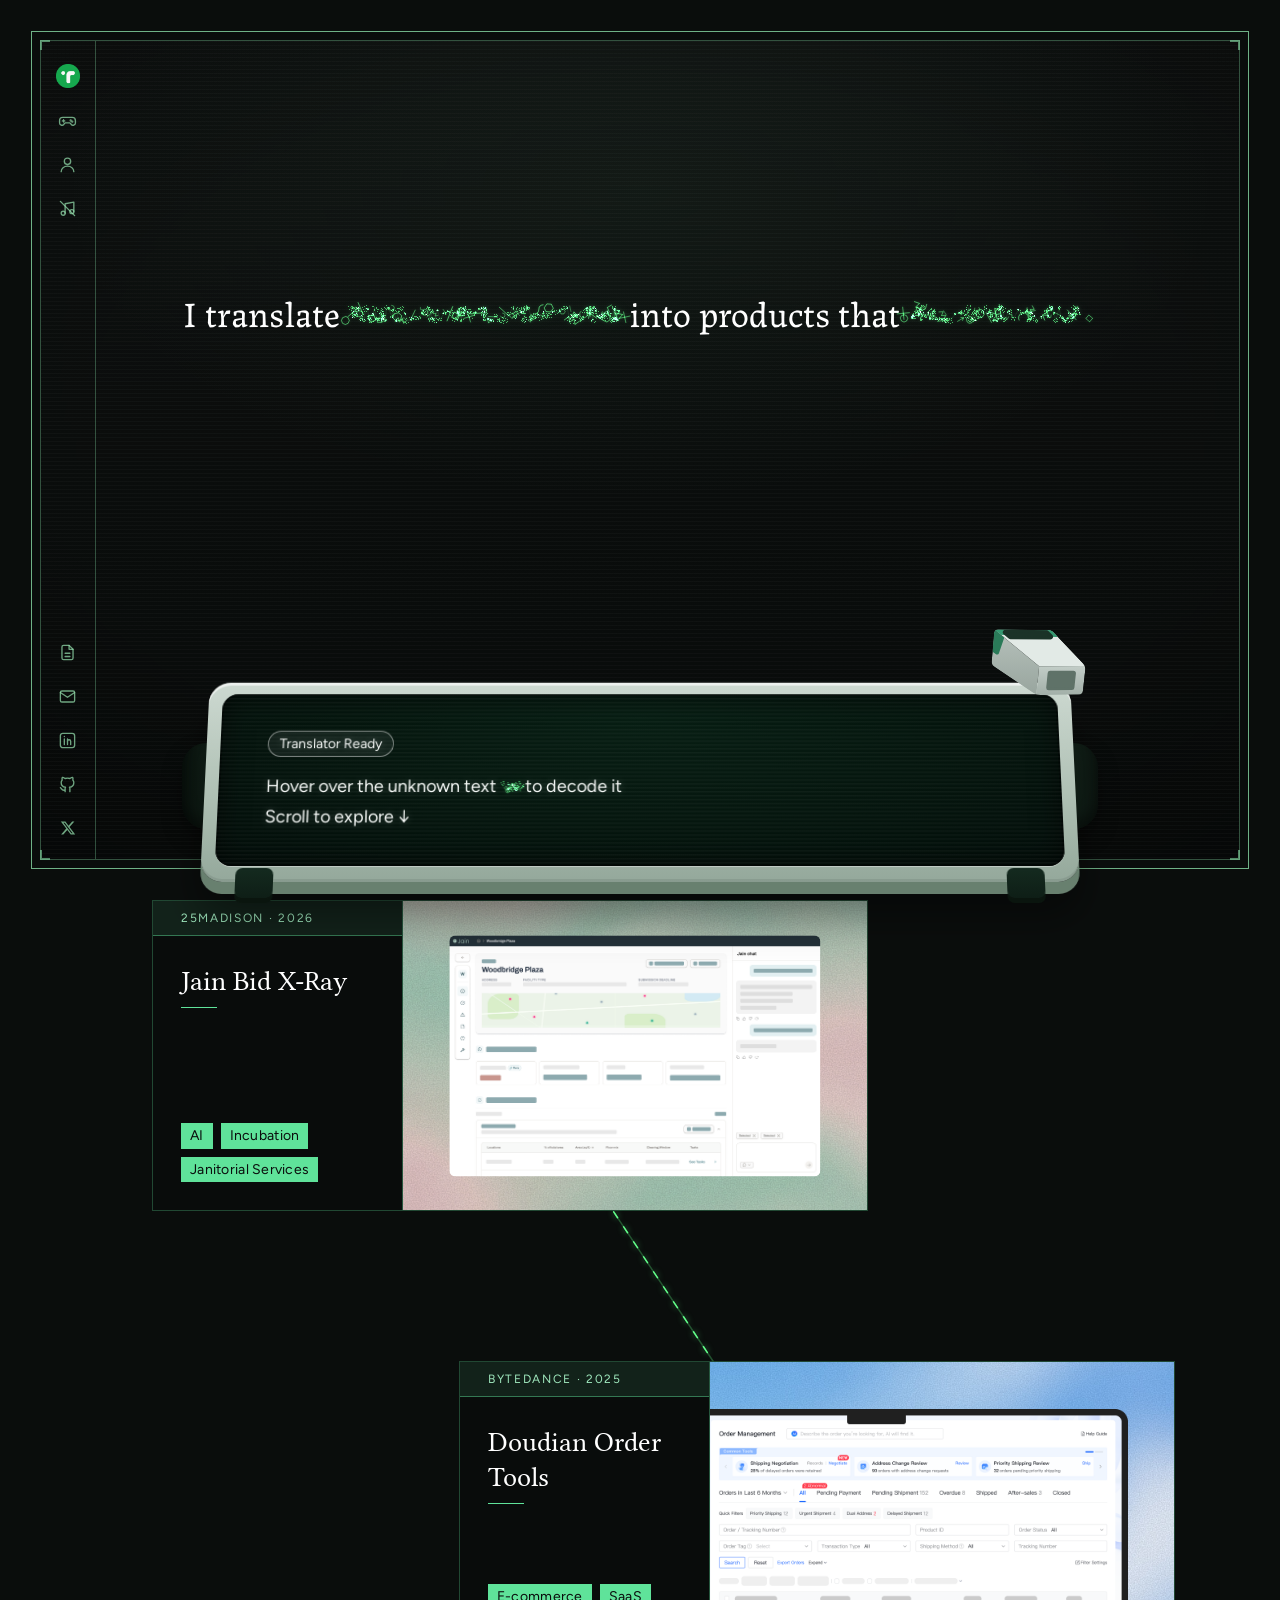
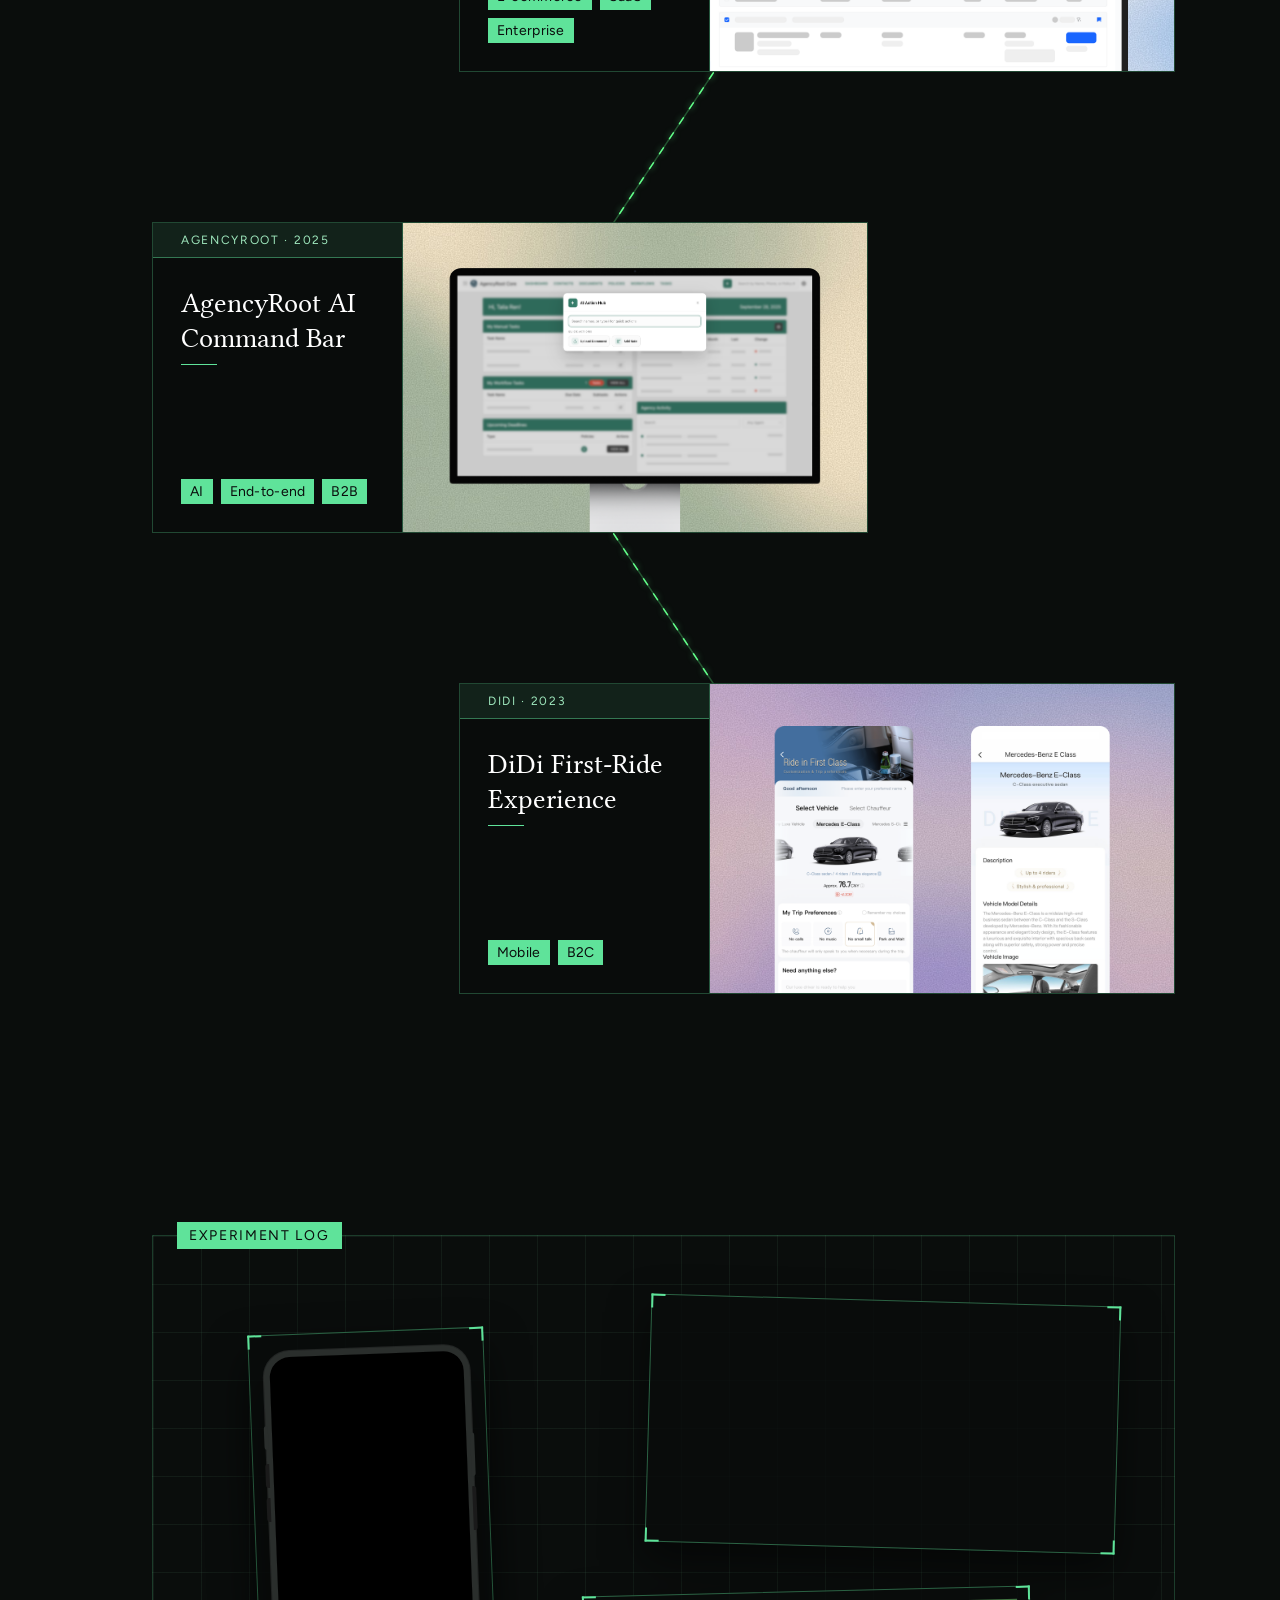
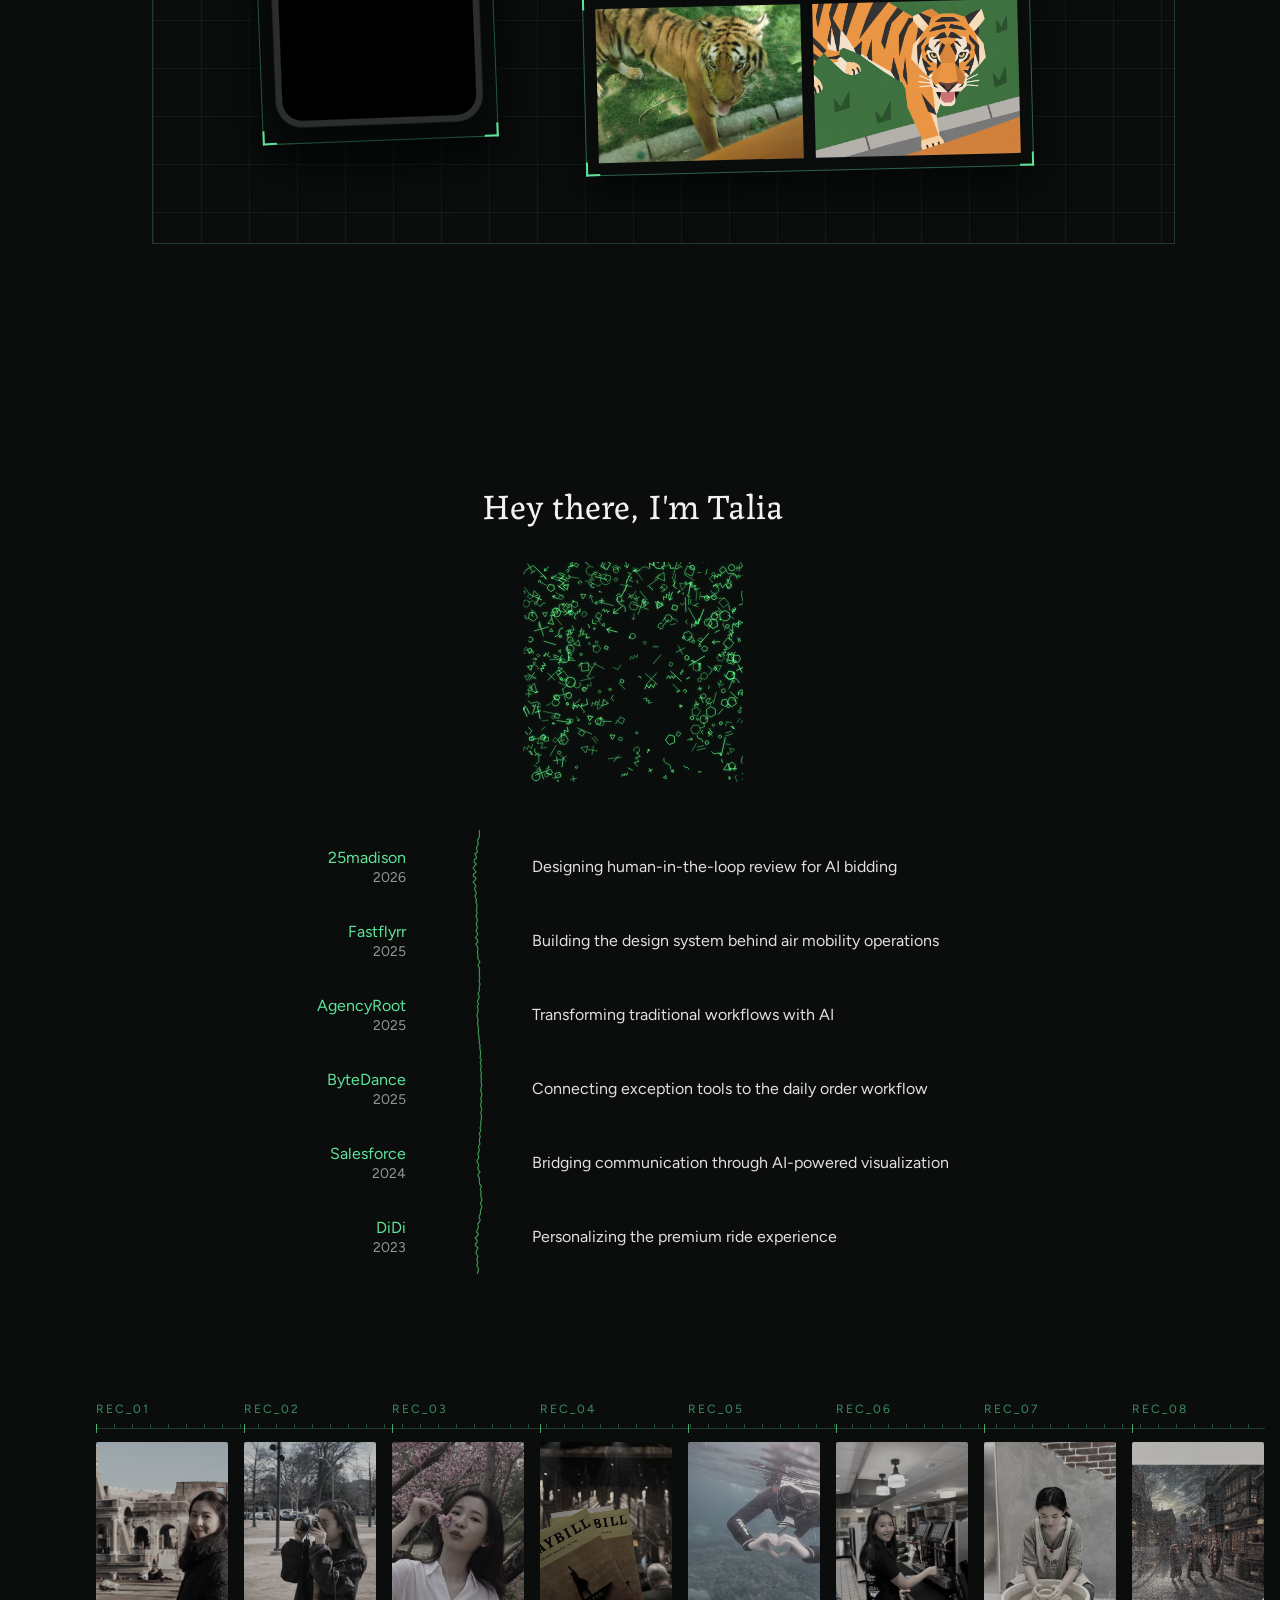
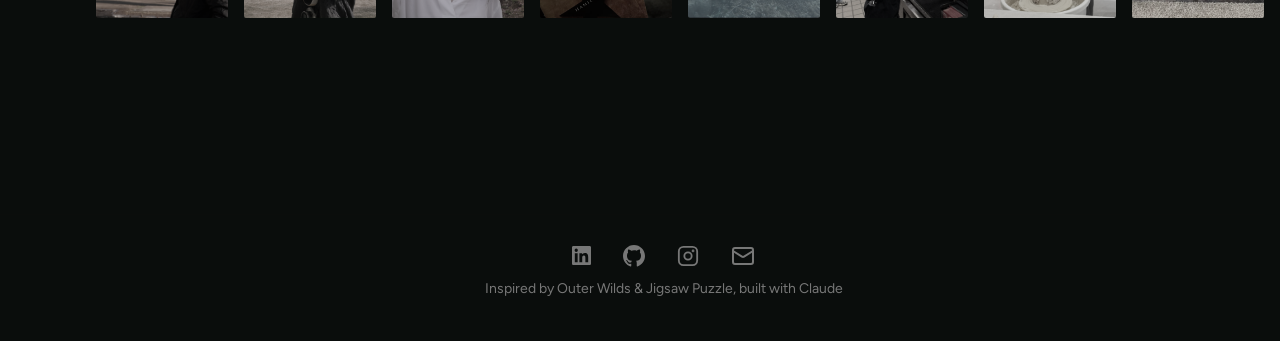
==== index.html @ 2f6d5ece "25madison tagline reworded Co-Authored-By: Claude Fable 5.1 <noreply@anthropic.com>" ====
<!DOCTYPE html>
<html lang="en" style="background:#0A0D0C">
<head>
<!-- Google Tag Manager -->
<script>(function(w,d,s,l,i){w[l]=w[l]||[];w[l].push({'gtm.start':
new Date().getTime(),event:'gtm.js'});var f=d.getElementsByTagName(s)[0],
j=d.createElement(s),dl=l!='dataLayer'?'&l='+l:'';j.async=true;j.src=
'https://www.googletagmanager.com/gtm.js?id='+i+dl;f.parentNode.insertBefore(j,f);
})(window,document,'script','dataLayer','GTM-NPNX4WXP');</script>
<!-- End Google Tag Manager -->

<!-- Google tag (gtag.js) -->
<script async src="https://www.googletagmanager.com/gtag/js?id=G-15B9BXDS0W"></script>
<script>
  window.dataLayer = window.dataLayer || [];
  function gtag(){dataLayer.push(arguments);}
  gtag('js', new Date());
  gtag('config', 'G-15B9BXDS0W');
</script>

<meta charset="UTF-8">
<meta name="viewport" content="width=device-width, initial-scale=1.0">
<link rel="icon" type="image/png" href="logo.png">
<title>Talia Ren</title>
<script>
// Scroll rules for the homepage:
//  - a refresh always restarts from the top, whatever section was on screen
//  - Back from a project page returns to where the page was left
// The browser's own restoration is switched off only for the reloaded entry;
// the Back case is covered by remembering the scroll offset on the way out
// (bfcache restores it anyway; this is for browsers that reload instead).
(function () {
  var entry = performance.getEntriesByType && performance.getEntriesByType('navigation')[0];
  var legacy = performance.navigation ? performance.navigation.type : -1;
  var type = entry ? entry.type : (legacy === 1 ? 'reload' : legacy === 2 ? 'back_forward' : 'navigate');
  var KEY = 'homeScrollY';
  window.addEventListener('pagehide', function () { try { sessionStorage.setItem(KEY, String(window.scrollY)); } catch (e) {} });
  // While the page is being put back on screen, hold every transition in the
  // project log still (see html.restoring) — otherwise the card that was clicked
  // visibly settles out of its hover lift, and on a non-bfcache return the
  // entries light up again as if being discovered for the first time.
  var restoringTimer = 0;
  function holdStill() {
    document.documentElement.classList.add('restoring');
    clearTimeout(restoringTimer);
    restoringTimer = setTimeout(function () { document.documentElement.classList.remove('restoring'); }, 700);
  }
  window.addEventListener('pageshow', function (e) { if (e.persisted || type === 'back_forward') holdStill(); });
  if (type === 'back_forward') holdStill();
  if (type === 'reload') {
    history.scrollRestoration = 'manual';
    window.scrollTo(0, 0);
    window.addEventListener('load', function () { window.scrollTo(0, 0); });
  } else if (type === 'back_forward') {
    var y = 0;
    try { y = parseFloat(sessionStorage.getItem(KEY)) || 0; } catch (e) {}
    if (y > 0) {
      var restore = function () { window.scrollTo(0, y); };
      restore();
      window.addEventListener('load', restore);
    }
  }
})();
</script>
<link rel="preload" href="project cover/agencyroot cover.png" as="image">
<link rel="preload" href="fonts/Figtree/Figtree-VariableFont_wght.ttf" as="font" type="font/ttf" crossorigin>
<link rel="preload" href="fonts/Labrada/Labrada-VariableFont_wght.ttf" as="font" type="font/ttf" crossorigin>
<link rel="preload" href="fonts/Labrada/Labrada-Italic-VariableFont_wght.ttf" as="font" type="font/ttf" crossorigin>
<link rel="preload" href="fonts/Libertinus_Serif/LibertinusSerif-Regular.ttf" as="font" type="font/ttf" crossorigin>
<style>

  @font-face {
    font-family: 'Figtree';
    src: url('fonts/Figtree/Figtree-VariableFont_wght.ttf') format('truetype');
    font-weight: 300 900;
    font-style: normal;
    font-display: block;
  }
  @font-face {
    font-family: 'Labrada';
    src: url('fonts/Labrada/Labrada-VariableFont_wght.ttf') format('truetype');
    font-weight: 100 900; font-style: normal; font-display: block;
  }
  @font-face {
    font-family: 'Labrada';
    src: url('fonts/Labrada/Labrada-Italic-VariableFont_wght.ttf') format('truetype');
    font-weight: 100 900; font-style: italic; font-display: block;
  }
  @font-face {
    font-family: 'Libertinus Serif';
    src: url('fonts/Libertinus_Serif/LibertinusSerif-Regular.ttf') format('truetype');
    font-weight: 400; font-style: normal; font-display: block;
  }
  @font-face {
    font-family: 'Libertinus Serif';
    src: url('fonts/Libertinus_Serif/LibertinusSerif-Italic.ttf') format('truetype');
    font-weight: 400; font-style: italic; font-display: block;
  }
  @font-face {
    font-family: 'Libertinus Serif';
    src: url('fonts/Libertinus_Serif/LibertinusSerif-SemiBold.ttf') format('truetype');
    font-weight: 600; font-style: normal; font-display: block;
  }
  @font-face {
    font-family: 'Libertinus Serif';
    src: url('fonts/Libertinus_Serif/LibertinusSerif-Bold.ttf') format('truetype');
    font-weight: 700; font-style: normal; font-display: block;
  }

  /* ── Scene palette tokens (dark sage) ── */
  :root {
    --p-bg:#0A0D0C; --p-rock-far-0:#132B1E; --p-rock-far-1:#193325; --p-rock-far-2:#213E2E; --p-rock-far-3:#0D2015; --p-rock-far-4:#0A1B11; --p-rock-far-5:#09180F; --p-rock-far-6:#040C08; --p-rock-mid-0:#10231A; --p-rock-mid-1:#2B4C38; --p-rock-near-0:#11261B; --p-rock-near-1:#0B1C13; --p-beam-hi:#CFF0DC; --p-beam:#8AD3AC; --p-wave-glow:#A2DDBC; --p-wave-core:#ECFAF1; --p-shell-0:#CDD9D1; --p-shell-1:#B0C1B5; --p-shell-2:#94A89B; --p-shell-edge:#68806F; --p-drum-0:#08110C; --p-drum-1:#122219; --p-drum-2:#0C1611; --p-corner-0:#142A1F; --p-corner-1:#0E1E16; --p-corner-2:#0A150E; --p-screen-0:#071E13; --p-screen-1:#05160E; --p-screen-2:#030E0A; --p-screen-text:#F5F8F6; --p-cam-front:#C4CFC9; --p-cam-back-0:#C2CDC7; --p-cam-back-1:#A2AFA8; --p-cam-side-0:#CDD7D1; --p-cam-side-1:#BEC9C3; --p-cam-side-2:#A3B0A9; --p-cam-side-3:#B6C1BB; --p-cam-side-4:#98A59E; --p-cam-top:#E2EAE6; --p-cam-bottom:#7F8E87; --p-cam-panel:#5F7268; --p-accent-0:#2A7A58; --p-accent-1:#359A72; --p-navy-0:#1B3328; --p-navy-1:#1A3227; --p-navy-2:#12241A; --p-hazard-dark:#182A20; --p-navy-3:#2B4C3C; --p-cable-0:#172520; --p-cable-1:#3E5A4F; --p-lens-lit:#D2EBDC; --p-lens-halo:#CFF5DE;
    --p-glow-rgb:143,224,182;
  }
  :root { --bg:var(--p-bg); --ink:#1C1917; --muted:#78716C; }
  * { margin:0; padding:0; box-sizing:border-box; }
  @view-transition { navigation: auto; }
  ::view-transition-old(root), ::view-transition-new(root) { animation-duration: 0.18s; animation-timing-function: ease; }

  html { scrollbar-gutter: stable; background:var(--p-bg); }
  @view-transition { navigation: auto; }
  ::view-transition-old(root), ::view-transition-new(root) {
    animation-duration: 0.1s;
    animation-timing-function: ease;
  }
  body {
    /* one flat plane: the whole page shares the hero's solid background */
    background-color:var(--bg);
    font-family:'Figtree',sans-serif; color:var(--ink); overflow-x:hidden;
  }
  /* TEMP (space-idea): top nav hidden while the hero is being designed */
  nav:not(.log-rail):not(.m-menu) { display:none !important; }
  /* TEMP (space-idea): the old fixed backdrops (circuit glow, star field)
     are hidden so every section sits on the same plane as the hero scene */
  #circuit-glow { display:none !important; }

  #star-field { display:none !important; }
  #star-field circle { pointer-events:auto; transition:opacity 0.2s ease, filter 0.2s ease; }
  #star-field circle:hover { opacity:1; filter:brightness(1.9); }

  /* ── Nav ── */
  nav:not(.log-rail):not(.m-menu) {
    position:fixed; top:20px; left:50%; transform:translateX(-50%);
    z-index:200;
    display:flex; align-items:center; justify-content:space-between;
    width:300px;
    padding:12px 32px;
    background:rgba(78,101,87,0.60);
    backdrop-filter:blur(80px) saturate(160%);
    -webkit-backdrop-filter:blur(80px) saturate(160%);
    border-radius:999px;
    box-sizing:border-box;
    white-space:nowrap;
    view-transition-name: site-nav;
  }
  .nav-logo {
    display:flex; align-items:center; flex-shrink:0; text-decoration:none;
  }
  .nav-logo img { width:28px; height:28px; display:block; transition:transform .2s ease-out; will-change:transform; }
  .nav-logo:hover img, .nav-logo.js-hover img { transform:rotate(15deg) scale(1.07); }
  .nav-logo:active img { transform:rotate(0deg) scale(1); }
  .nav-link {
    font-family:'Figtree',sans-serif; font-size:.9rem; font-weight:500;
    color:#F8F8F8; text-decoration:none; transition:color .2s; letter-spacing:.01em;
  }
  .nav-link:hover, .nav-link:active { color:#41E981; }

  #hero {
    height:100vh; position:relative;
    display:flex; align-items:center; justify-content:center;
    padding: 80px 48px 0;
    overflow:visible;
  }

  @media (max-width:959px) { #hero { padding:80px 20px 0; } }
  @media (max-width:559px) { #hero { padding:80px 16px 0; } }

  /* ══════════════════════════════════════════════════════════════════
     Cave scanner hero scene — six layers, all vector/CSS, no images.
     Toggle: .cave-scene.paused (via the RS button) dims/stills layers
     the screen without touching layout.
     ══════════════════════════════════════════════════════════════════ */
  #hero.cave-scene {
    display:block; padding:0; overflow:hidden;
    background:transparent;   /* the design-log frame shows through */
  }

  /* ── 1. Background: three parallax rock layers ── */
  .cave-bg { position:absolute; inset:0; z-index:0; }
  /* solid background: the faceted rock layers are hidden (markup kept) */
  .cave-bg { display:none; }
  .cave-layer {
    position:absolute; inset:-4%; width:108%; height:108%; display:block;
    will-change:transform; transition:transform 0.2s ease-out;
  }
  .cave-far { z-index:1; opacity:0.9; }
  .cave-mid { z-index:2; }
  .cave-near { z-index:3; }

  /* ── 2. Scan beams ── */
  /* ── Design-log frame: retro-futuristic ship-log chrome behind the whole
     page — a double line frame inset from the viewport, a title bar, and a
     faint CRT scanline/vignette wash. Fixed, non-interactive, behind content. ── */
  body { background-color:transparent; }   /* <html> keeps the page colour; the frame (z-index:-1) shows through */
  .log-frame {
    --lf-line:rgba(130, 215, 160, 0.62);
    --lf-line-soft:rgba(130, 215, 160, 0.34);
    position:fixed; inset:41px; z-index:-1; pointer-events:none;   /* inside the inner line */
    background:
      radial-gradient(ellipse 70% 55% at 50% 18%, rgba(120,200,150,0.06) 0%, transparent 70%),
      linear-gradient(180deg, rgba(255,255,255,0.015) 0%, rgba(0,0,0,0.18) 100%);
  }
  .log-frame::after {                        /* CRT scanlines + vignette */
    content:''; position:absolute; inset:0;
    background:
      repeating-linear-gradient(to bottom, rgba(255,255,255,0.025) 0 1px, transparent 1px 4px),
      radial-gradient(ellipse 85% 80% at 50% 50%, transparent 55%, rgba(0,0,0,0.28) 100%);
  }
  .log-tick {                                 /* corner ticks on the inner line (drawn on the mask, above everything) */
    position:absolute; width:10px; height:10px; border-color:rgba(130, 215, 160, 0.62); border-style:solid; border-width:0; z-index:1;
  }
  .lt-tl { left:calc(var(--m) - 1px); top:calc(var(--m) - 1px); border-left-width:2px; border-top-width:2px; }
  .lt-tr { right:calc(var(--m) - 1px); top:calc(var(--m) - 1px); border-right-width:2px; border-top-width:2px; }
  .lt-bl { left:calc(var(--m) - 1px); bottom:calc(var(--m) - 1px); border-left-width:2px; border-bottom-width:2px; }
  .lt-br { right:calc(var(--m) - 1px); bottom:calc(var(--m) - 1px); border-right-width:2px; border-bottom-width:2px; }
  /* ── Content area: everything below the hero lives in the frame's right
     part — to the right of the rail, inside the frame's right edge ── */
  :root {
    --frame-inset:34px; --rail-w:56px;
    --content-left:calc(var(--frame-inset) + 6px + var(--rail-w) + 56px);   /* frame + rail + gutter */
    --content-right:calc(var(--frame-inset) + 56px);
  }
  #projects, #vibe, .about-section, footer {
    padding-left:var(--content-left) !important; padding-right:var(--content-right) !important;
    box-sizing:border-box; max-width:none;
  }
  /* ── Vibe coding: two playground pieces (Truthly, Christmas tree) on the homepage,
     between the works and the About section ── */
  /* ── Experiment Log: a scrapbook. A gridded board with the pieces scattered
        over it like pinned prints — a two-column waterfall, each print a
        little askew. Hovering one greys the rest. ── */
  #vibe { padding-top:160px; padding-bottom:40px; }
  .scrap {
    position:relative; max-width:1100px; margin:0 auto; padding:64px 56px 72px;
    background-image:linear-gradient(rgba(140,225,170,0.07) 1px, transparent 1px),
                     linear-gradient(90deg, rgba(140,225,170,0.07) 1px, transparent 1px);
    background-size:48px 48px;
    border:1px solid rgba(95,227,154,0.22);
  }
  .scrap-title {
    position:absolute; left:24px; top:-14px; margin:0; padding:5px 12px; background:#5FE39A;
    font-family:'Figtree',sans-serif; font-size:14px; font-weight:400; letter-spacing:.12em; text-transform:uppercase; color:#0A0D0C;
  }
  .scrap-flow { display:grid; grid-template-columns:36% 1fr; grid-template-rows:auto auto; gap:44px 48px; align-items:center; }
  .scrap-flow > .sig-phone { grid-row:1 / 3; justify-self:center; }
  .scrap-flow > .sig-item:nth-child(2) { grid-column:2; justify-self:end; }
  .scrap-flow > .sig-item:nth-child(3) { grid-column:2; justify-self:start; }
  .sig-item {
    display:block; width:var(--w, 100%); margin:0;
    color:inherit; text-decoration:none; transform:rotate(var(--r, 0deg));
    padding:0; background:none; border:none;   /* bare print: no mat */
    box-shadow:0 18px 40px rgba(0,0,0,0.5);
    transition:transform .35s cubic-bezier(.22,1,.36,1), filter .4s ease, opacity .4s ease;
  }
  .sig-item img, .sig-item video { width:100%; height:auto; display:block; }
  .sig-item.sig-phone { display:flex; justify-content:center; }
  /* a thin stroke around each print, with heavier brackets on the corners */
  .sig-item { position:relative; border:1px solid rgba(95,227,154,0.4) !important; }
  .sig-item .corner { position:absolute; width:14px; height:14px; border:2.5px solid #5FE39A; pointer-events:none; }
  .sig-item .corner.tl { left:-1px; top:-1px; border-right:none; border-bottom:none; }
  .sig-item .corner.tr { right:-1px; top:-1px; border-left:none; border-bottom:none; }
  .sig-item .corner.bl { left:-1px; bottom:-1px; border-right:none; border-top:none; }
  .sig-item .corner.br { right:-1px; bottom:-1px; border-left:none; border-top:none; }
  /* a smaller phone with the Truthly recording playing on its screen */
  /* the phone scales with the viewport and always keeps the recording's aspect */
  .sig-phone .phone-mockup { width:var(--phone-w, 200px); aspect-ratio:576 / 1080; height:auto; border-radius:20px; background:#1B1E1D; box-shadow:inset 0 0 0 1.5px rgba(255,255,255,0.14), 0 0 0 6px #2A2E2C, 0 0 0 7px rgba(255,255,255,0.10), 0 24px 60px rgba(0,0,0,0.6); }   /* --phone-w is set by script from the board's width; a shade lighter than pure black */
  .sig-phone .phone-mockup::before, .sig-phone .phone-mockup::after { background:#2A2E2C; }
  .sig-phone .phone-mockup::before { right:-8px; top:82px; height:44px; box-shadow:0 54px 0 #1a1a1a; }
  .sig-phone .phone-mockup::after  { left:-8px; top:68px; height:24px; box-shadow:0 38px 0 #1a1a1a, 0 72px 0 #1a1a1a; }
  .sig-phone .phone-island { top:10px; width:56px; height:16px; }
  .sig-phone .phone-screen { border-radius:20px; background:#000; }
  .sig-phone .phone-screen video { width:100%; height:100%; object-fit:contain; display:block; }   /* the phone has the recording's own aspect: nothing is cropped or squeezed */
  /* a before → after pair: source photo, arrow, geometric result */
  .sig-item.sig-pair { display:grid; grid-template-columns:1fr 1fr; align-items:center; gap:12px; }
  /* every print gets the same inset between stroke and picture */
  .sig-item { padding:12px !important; background:rgba(10,13,12,0.85); }
  .sig-item.sig-phone { padding:22px 20px !important; width:max-content !important; }   /* the frame hugs the phone: a tall print, not a square one */
  a.sig-item:hover { transform:rotate(0deg) translateY(-4px); }
  /* hovering one print: the rest go very grey */
  .scrap.hovering .sig-item:not(.on) { filter:grayscale(1); opacity:0.12; }
  @media (max-width:900px) { .scrap { padding:48px 28px 56px; } .scrap-flow { gap:32px 28px; } }
  @media (max-width:640px) {
    #vibe { padding-top:96px; }
    .scrap { padding:40px 16px 40px; background-size:36px 36px; }
    .scrap-flow { grid-template-columns:1fr; grid-template-rows:none; gap:28px; }
    .sig-phone .phone-mockup { width:150px !important; }
    .scrap-flow > .sig-phone, .scrap-flow > .sig-item:nth-child(2), .scrap-flow > .sig-item:nth-child(3) { grid-column:auto; grid-row:auto; justify-self:center; }
    .sig-item { --w:100% !important; --r:0deg !important; }
    .scrap-title { left:auto; right:16px; }                 /* clear of the hamburger at the frame's top-left */
    .sig-item.sig-phone { margin-left:auto !important; margin-right:auto !important; }   /* the tall phone print sits centred on phones */
  }
  /* phone mockup with the live Truthly app */
  .phone-mockup {
    flex:0 0 auto; position:relative; width:220px; height:468px; background:#111; border-radius:42px;
    box-shadow:inset 0 0 0 1.5px rgba(255,255,255,0.12), 0 0 0 8px #1a1a1a, 0 0 0 9.5px rgba(255,255,255,0.07), 0 32px 80px rgba(0,0,0,0.6);
  }
  .phone-mockup::before { content:''; position:absolute; right:-10px; top:110px; width:4px; height:56px; background:#1a1a1a; border-radius:0 3px 3px 0; box-shadow:0 66px 0 #1a1a1a; }
  .phone-mockup::after  { content:''; position:absolute; left:-10px; top:90px; width:4px; height:32px; background:#1a1a1a; border-radius:3px 0 0 3px; box-shadow:0 48px 0 #1a1a1a, 0 92px 0 #1a1a1a; }
  .phone-island { position:absolute; top:12px; left:50%; transform:translateX(-50%); width:72px; height:22px; background:#000; border-radius:20px; z-index:10; }
  .phone-screen { position:absolute; inset:0; border-radius:42px; overflow:hidden; }
  .phone-screen iframe { width:390px; height:844px; border:none; transform-origin:top left; transform:scale(0.5641); pointer-events:all; }
  @media (max-width:640px) {
    .phone-mockup { width:190px; height:404px; border-radius:38px; }
    .phone-screen { border-radius:38px; }
    .phone-screen iframe { transform:scale(0.487); }
  }
  /* the embedded page is 82px narrower than the window (frame on both sides): its ≤860 rule hides
     the section nav when the window is ≤942, so show our Back from there */
  @media (max-width:640px) {
    :root { --frame-inset:16px; --content-left:calc(16px + 20px); --content-right:calc(16px + 20px); }   /* no rail on phones */
  }

  /* ── Frame mask: everything scrolls INSIDE the frame. A fixed element
     paints the page colour over the margin outside the frame (via a huge
     box-shadow) and draws the frame line on top, so content, the board and
     the rail are clipped at the frame edge. ── */
  .frame-mask {
    /* full-viewport element: its thick border IS the margin outside the frame
       (no giant box-shadow — Safari caps those); the inner line is drawn by ::after */
    /* The margin is four real strips (.fm-*) — NOT a clip-path hole: Chrome's
       compositor scroll hit-test ignores clip-path, which made the wheel target
       the mask instead of the project iframe and killed scrolling. */
    --m:41px;   /* inset 34 + 6 gap + the 1px inner line: content is clipped INSIDE the line */
    position:fixed; inset:0; z-index:900; pointer-events:none;
  }
  .frame-mask .fm { position:absolute; background:var(--p-bg); pointer-events:auto; cursor:none; }   /* margin: paints + swallows pointer events */
  .frame-mask .fm-t { top:0; left:0; right:0; height:var(--m); }
  .frame-mask .fm-b { bottom:0; left:0; right:0; height:var(--m); }
  .frame-mask .fm-l { top:0; bottom:0; left:0; width:var(--m); }
  .frame-mask .fm-r { top:0; bottom:0; right:0; width:var(--m); }
  /* outer + inner lines (above content, no hit testing); the inner line's 1px sits just outside the clipped area */
  .frame-mask::before { content:''; position:absolute; inset:calc(var(--m) - 7px); border:1px solid rgba(130, 215, 160, 0.62); pointer-events:none; }
  /* a third, fainter line further out, so the bezel reads as layered */
  .frame-mask .fm-outer { position:absolute; inset:calc(var(--m) - 10px); border:1px solid rgba(140, 225, 170, 0.78); pointer-events:none; }   /* 3px outside the main line, a touch brighter than it */
  .frame-mask::after  { content:''; position:absolute; inset:calc(var(--m) - 1px); border:1px solid rgba(130, 215, 160, 0.34); pointer-events:none; }
  @media (max-width:640px) {
    .log-frame { inset:23px; }
    .frame-mask { --m:23px; }
  }
  /* ── Left rail: vertical strip inside the frame — logo, music toggle,
     Play, About, then contact icons ── */
  .log-rail {
    /* a plain vertical line just inside the frame's left edge: logo at the
       top, site links under it, contact icons pinned to the bottom */
    position:fixed; left:calc(var(--frame-inset) + 6px); top:calc(var(--frame-inset) + 6px); bottom:calc(var(--frame-inset) + 6px); z-index:50;   /* just inside the inner line */
    width:56px; padding:18px 0 14px; box-sizing:border-box;
    display:flex; flex-direction:column; align-items:center; gap:8px;
    border-right:1px solid rgba(130, 215, 160, 0.34);
    background:none; border-radius:0; backdrop-filter:none; -webkit-backdrop-filter:none; box-shadow:none;
  }
  .log-rail .rail-contact {
    margin-top:auto; display:flex; flex-direction:column; align-items:center; gap:8px;
    transition:transform 0.55s cubic-bezier(0.22,1,0.36,1);   /* slides up out of the translator's way */
  }
  /* hover label beside each icon */
  .log-rail a, .log-rail button { position:relative; }
  .log-rail [data-label]::after {
    content:attr(data-label); position:absolute; left:calc(100% + 12px); top:50%; transform:translate(-4px, -50%);
    white-space:nowrap; padding:4px 9px; border-radius:6px;
    font-family:'Figtree', sans-serif; font-size:12px; font-weight:400; letter-spacing:.02em;
    color:#fff; background:rgba(15, 30, 24, 0.92); border:1px solid rgba(130, 215, 160, 0.34);
    opacity:0; pointer-events:none; transition:opacity 0.18s ease, transform 0.18s ease;
  }
  .log-rail [data-label]:hover::after { opacity:1; transform:translate(0, -50%); }
  .log-rail .rail-x svg { fill:currentColor; stroke:none; width:16px; height:16px; }
  .log-rail .rail-music .ic-on { display:none; }
  .log-rail .rail-music.on .ic-off { display:none; }
  .log-rail .rail-music.on .ic-on { display:block; animation:railBeat 1.2s ease-in-out infinite; }
  .log-rail .rail-music.on { color:#63FF8A; }
  @keyframes railBeat { 0%,100% { transform:scale(1); } 50% { transform:scale(1.12); } }
  .log-rail .copied { color:#63FF8A !important; }
  .log-rail .copied::after { opacity:1 !important; transform:translate(0, -50%) !important; }
  .log-rail a, .log-rail button {
    display:flex; align-items:center; justify-content:center;
    width:36px; height:36px; border-radius:10px; border:0; background:transparent; padding:0;
    color:rgba(150, 225, 175, 0.72); text-decoration:none; cursor:pointer;
    transition:color 0.2s ease, background-color 0.2s ease, transform 0.2s ease;
  }
  .log-rail a:hover, .log-rail button:hover { color:#fff; background:rgba(130, 215, 160, 0.12); transform:translateY(-1px); }
  .log-rail svg { width:19px; height:19px; display:block; fill:none; stroke:currentColor; stroke-width:1.7; stroke-linecap:round; stroke-linejoin:round; }
  .log-rail .rail-logo img { width:24px; height:24px; display:block; transition:transform .2s ease-out; }
  .log-rail .rail-logo:hover img { transform:rotate(15deg) scale(1.07); }
  @media (max-width:640px) {
    .log-rail { display:none; }                /* no side rail on phones: hamburger menu instead */
  }
  /* ── Phone menu: hamburger at the frame's top-left opens a full-frame list ── */
  .m-burger, .m-menu { display:none; }
  @media (max-width:640px) {
    .m-burger {
      display:flex; flex-direction:column; justify-content:center; gap:5px;
      position:fixed; left:calc(var(--frame-inset) + 14px); top:calc(var(--frame-inset) + 14px); z-index:870;
      width:44px; height:44px; padding:0 11px; border:0; border-radius:10px; background:rgba(10,13,12,0.6); cursor:pointer;
    }
    .m-burger span { display:block; height:2px; width:100%; background:rgba(150,225,175,0.9); border-radius:2px; transition:transform 0.25s ease, opacity 0.2s ease; }
    body.menu-open .m-burger span:nth-child(1) { transform:translateY(7px) rotate(45deg); }
    body.menu-open .m-burger span:nth-child(2) { opacity:0; }
    body.menu-open .m-burger span:nth-child(3) { transform:translateY(-7px) rotate(-45deg); }
    /* compact dropdown just below the hamburger */
    .m-menu {
      display:flex; flex-direction:column; gap:2px;
      position:fixed; left:calc(var(--frame-inset) + 14px); top:calc(var(--frame-inset) + 68px); z-index:860;
      width:max-content; padding:12px; border-radius:14px;   /* fits the longest item, so both sides pad equally */
      background:rgba(10,13,12,0.96); border:1px solid rgba(130,215,160,0.34);
      opacity:0; visibility:hidden; transform:translateY(-6px);
      transition:opacity 0.2s ease, transform 0.2s ease, visibility 0s linear 0.2s;
    }
    body.menu-open .m-menu { opacity:1; visibility:visible; transform:none; transition-delay:0s; }
    .m-menu a {
      display:flex; align-items:center; gap:14px; padding:13px 16px; border-radius:10px; text-align:left;
      font-family:'Figtree',sans-serif; font-size:16px; font-weight:400; color:#fff; text-decoration:none; cursor:pointer;
      transition:background-color 0.2s ease, color 0.2s ease;
    }
    .m-menu a:hover, .m-menu a:active { background:rgba(130, 215, 160, 0.12); }   /* same tint as the desktop rail */
    .m-menu svg { width:21px; height:21px; fill:none; stroke:currentColor; stroke-width:1.7; stroke-linecap:round; stroke-linejoin:round; color:rgba(150,225,175,0.85); }
    .m-menu .m-sep { height:1px; background:rgba(130,215,160,0.3); margin:10px 6px; }
    .m-menu .m-contact { display:flex; justify-content:space-between; }
    .m-menu .m-contact a { padding:12px 10px; }   /* narrower than the text rows, so the text rows set the panel width */
  }



  /* ── 2. Scan beams (camera → hovered phrase) ── */
  .cam-beams { position:fixed; inset:0; width:100%; height:100%; z-index:940; pointer-events:none; }   /* with the board, above the mask */
  #beamFans { opacity:0; transition:opacity 0.4s ease; }
  .cam-beams.on #beamFans { opacity:1; }
  .beam-fan { filter:url(#beamSoft); }

  /* headline: Labrada Regular, hero size 2.125rem, centred a little above the middle */
  /* headline + signal index, placed together a little below the frame's top */
  .hero-copy {
    position:absolute; left:50%; top:32%; transform:translateX(-50%); z-index:6;
    width:max-content; max-width:min(92vw, 1000px); box-sizing:border-box;
    display:flex; flex-direction:column; align-items:center; gap:48px;
  }
  .hero-line {
    /* responsive: fluid size, wraps inside a max width; the two scrambled
       phrases never break internally (the .glyph spans are nowrap) */
    width:max-content; max-width:100%; box-sizing:border-box; text-align:center; text-wrap:balance;
    font-family:'Labrada', serif; font-weight:400; font-size:36px;   /* same size at every viewport; it wraps instead */
    line-height:1.35; color:#fff; margin:0;
  }
  /* untranslated phrase: a glowing particle strand (canvas) sized to the
     hidden text's width; hovering decodes it into the words */
  /* inline-grid: the hidden measuring span and the decoded text share one
     cell, so the glyph is baseline-aligned with the words around it */
  .glyph {
    position:relative; display:inline-grid; cursor:help; white-space:nowrap;
    vertical-align:baseline; overflow:visible;
  }
  .glyph-canvas { position:absolute; left:0; top:0; pointer-events:none; transition:opacity 0.25s ease; }
  .glyph-probe, .glyph-text { grid-area:1 / 1; white-space:nowrap; }
  .glyph-probe { visibility:hidden; }
  .glyph-sample { cursor:default; pointer-events:none; margin:0 .1em; }
  .glyph-sample .glyph-text { display:none; }
  .glyph-text { color:#fff; opacity:0; transition:opacity 0.2s ease; }
  .glyph.decoded .glyph-canvas { opacity:0; }
  .glyph.decoded .glyph-text { opacity:1; }
  @media (max-width:640px) { .hero-copy { top:22%; gap:28px; } .hero-line { line-height:1.4; } }   /* same 36px on phones; it wraps */

  /* ── 5 & 6. Detector shell + camera ──
     The shell is tilted back with rotateX inside a perspective wrapper so
     the top edge recedes (the reference's trapezoid), and gets a solid
     offset shadow under it to read as physical thickness. Two dark drums
     peek out behind the left/right edges, matching the reference. ── */
  .detector {
    /* pinned to the viewport: the board + camera stay put while the page
       (and the cave behind them) scrolls */
    position:fixed; left:50%; bottom:2vh; z-index:950;   /* outermost layer: above the frame mask, never clipped */
    width:min(880px, 84vw);
    perspective:1400px;
    transform:translate(-50%, 16%);
    transition:transform 1s cubic-bezier(0.22,1,0.36,1);
  }
  .cave-scene.loaded .detector { transform:translate(-50%, 0%); }
  /* Camera: one SVG. JS rotates + perspective-projects the barrel's 8
     corners and draws every visible face from those shared points, so
     adjacent faces meet on identical coordinates; a same-colour round
     stroke on each face gives every edge a continuous, uniform radius.
     --cam-w/h are the cross-section, --cam-d the barrel length. */
  .detector-camera {
    --cam-w:clamp(52px, 4.9vw, 67px);
    --cam-h:calc(var(--cam-w) * 0.6);
    --cam-d:calc(var(--cam-w) * 1.9);
    position:absolute; right:1%; bottom:calc(100% - 4px); z-index:3;
    width:var(--cam-w); height:var(--cam-h);
    pointer-events:none;
  }
  .cam-svg { position:absolute; overflow:visible; display:block; }
  /* the lens panel is plain grey at rest; it lights up soft green while the
     unknown text is being decoded (hover on a .glyph) */
  .cam-lens-lit, .cam-glow { opacity:0; transition:opacity 0.35s ease; }
  .detector-camera.lit .cam-lens-lit { opacity:1; }
  .detector-camera.lit .cam-glow { opacity:0.45; }
  .cam-svg path { stroke-linejoin:round; stroke-linecap:round; paint-order:stroke; }
  .cam-svg #camHullPath { stroke:none; }
  .detector-drum {
    position:absolute; top:32%; width:5.5%; height:42%; z-index:0;
    background:linear-gradient(90deg, var(--p-drum-0) 0%, var(--p-drum-1) 55%, var(--p-drum-2) 100%);
    border-radius:999px;
    box-shadow:inset 0 -8px 14px rgba(0,0,0,0.45), 0 10px 20px rgba(0,0,0,0.35);
  }
  .drum-left  { left:-2%; }
  .drum-right { right:-2%; }
  .detector-shell {
    position:relative; z-index:1;
    transform-origin:50% 100%;
    background:linear-gradient(180deg, var(--p-shell-0) 0%, var(--p-shell-1) 55%, var(--p-shell-2) 100%);
    border-radius:22px;
    padding:12px 14px 16px;
    box-shadow:
      inset 0 3px 0 rgba(255,255,255,0.65),
      inset 0 -3px 0 rgba(0,0,0,0.08),
      0 12px 0 var(--p-shell-edge),
      0 32px 44px rgba(0,0,0,0.45);
    transform:rotateX(9deg); /* static: the board and camera stay put, only the background moves */
  }
  .detector-corner {
    position:absolute; bottom:-16px; width:38px; height:30px;
    background:linear-gradient(180deg, var(--p-corner-0) 0%, var(--p-corner-1) 100%);
    border-radius:7px;
    box-shadow:0 5px 0 var(--p-corner-2);
  }
  .dc-bl { left:4%; }
  .dc-br { right:4%; }
  .detector-screen {
    position:relative; overflow:hidden;
    background:radial-gradient(ellipse at 50% 15%, var(--p-screen-0) 0%, var(--p-screen-1) 50%, var(--p-screen-2) 100%);
    border-radius:16px; padding:26px 48px; min-height:176px;   /* a little flatter */
    display:flex; align-items:center; justify-content:flex-start;
    box-shadow:inset 0 0 0 2px rgba(0,0,0,0.35), inset 0 0 30px rgba(0,0,0,0.65), 0 1px 0 rgba(255,255,255,0.45);
    animation:screenFlicker 5s linear infinite;
    transition:filter 0.6s ease;
  }
  @keyframes screenFlicker { 0%,96%,100% { filter:brightness(1); } 97% { filter:brightness(1.06); } 98% { filter:brightness(0.97); } }
  .cave-scene.paused .detector-screen { filter:brightness(0.6) saturate(0.6); }
  .screen-scanlines {
    position:absolute; inset:0; pointer-events:none;
    background:repeating-linear-gradient(to bottom, rgba(255,255,255,0.04) 0px, rgba(255,255,255,0.04) 1px, transparent 2px, transparent 4px);
  }
  .screen-text {
    /* portfolio type spec: Figtree, body size 18px */
    font-family:'Figtree', sans-serif; font-size:18px; font-weight:400; letter-spacing:0;   /* screen text: 18px (quote 28px, credit 14px, campfire hint 14px) */
    color:var(--p-screen-text); text-shadow:0 0 8px rgba(255,255,255,0.25);
    text-align:left; line-height:1.7; margin:0; min-height:1.7em; width:100%;   /* one line tall at least: a single line sits on the screen's centre */
  }
  /* capsule label on the first line, then a gap before the two hint lines */
  .screen-text .screen-title {
    display:inline-block; padding:.12em .8em; border-radius:999px; font-size:14px;
    border:1px solid rgba(255,255,255,0.45); background:rgba(255,255,255,0.06);
    margin-bottom:1.1em; line-height:1.5;
  }
  .screen-text::after {
    content:''; display:inline-block; width:6px; height:1em; margin-left:2px;
    background:var(--p-screen-text); vertical-align:-2px; animation:caretBlink 0.9s step-end infinite;
  }
  .screen-text.done::after { display:none; }
  @keyframes caretBlink { 50% { opacity:0; } }

  @media (max-width:640px) {
    .detector { width:90vw; }
    .detector-shell { padding:10px 10px 12px; }
    .detector-screen { padding:36px 24px; }   /* same height as desktop; only the side padding tightens */
  }
  @media (prefers-reduced-motion: reduce) {
    .cave-layer, .detector-camera, .detector-shell, .detector-screen {
      animation:none !important; transition:none !important;
    }
    .detector-shell { transform:rotateX(9deg); }
  }

  .selected-works-title {
    font-family:'Labrada', Georgia, serif;
    font-style:italic;
    font-weight:400;
    font-size:2.2rem;
    color:rgba(255,255,255,0.95);
    line-height:1.15;
    text-align:center;
    margin:0;   /* empty now (the title is gone) */
  }
  .projects-vertical-wrap {
    display:flex; align-items:flex-start; gap:96px;
    max-width:none; margin:0; padding:0;   /* fills the content area (see --content-left/right) */
  }
  .projects-nav-vertical {
    position:sticky; top:140px;
    flex:0 0 120px;
    display:flex; flex-direction:column; align-items:center;
    gap:72px;
    padding:24px 0;
  }
  .nav-globe-arc {
    position:absolute; left:0; top:0; width:100%; height:100%;
    overflow:visible; z-index:0; pointer-events:none;
  }
  .projects-vertical-list {
    flex:1; min-width:0;
    display:flex; flex-direction:column; gap:220px;
    padding:24px 0;
  }
  .projects-vertical-list .project-card { flex:none; width:100%; padding:0; }
  .ball-number {
    position:absolute; left:100%; top:50%; transform:translateY(-50%);
    margin-left:14px;
    font-family:'Labrada', serif; font-size:1.5rem; font-weight:900;
    color:#ffffff; letter-spacing:.02em;
    opacity:0; transition:opacity 0.3s ease;
    pointer-events:none;
  }
  .hero-globe-inner.ring-active .ball-number,
  .hero-globe-inner:hover .ball-number { opacity:1; }
  .hero-globe-inner { position:relative; width:68px; height:68px; cursor:pointer; z-index:1; flex:none; transform:scale(0.72); }
  .globe-ring-svg, .globe-sphere-svg { position:absolute; top:0; left:0; width:100%; height:100%; overflow:visible; }
  .globe-ring-back { z-index:1; }
  .globe-sphere-svg { z-index:2; }
  .globe-ring-front { z-index:3; }
  .globe-ring-svg { opacity:0; transition:opacity 0.35s ease; }
  .hero-globe-inner.ring-active .globe-ring-svg,
  .hero-globe-inner:hover .globe-ring-svg { opacity:1; }
  @keyframes globeRingFlow { to { stroke-dashoffset:-280; } }
  .globe-ring-flow { animation:globeRingFlow 4.5s linear infinite; }

  /* ── Static hero (iPad & below) ── */
  #static-hero { display:none; }
  @media (max-width:600px) {
    #puzzle-wrap { display:none; }
    #puzzle-hint { display:none; }
    #static-hero {
      display:flex; flex-direction:column; align-items:center;
      justify-content:center;
      position:absolute; inset:0;
      text-align:center; padding:0 32px;
    }
    @keyframes fadeSlideUp {
      from { opacity:0; transform:translateY(12px); }
      to   { opacity:1; transform:translateY(0); }
    }
    #static-notice {
      font-family:'Labrada', Georgia, serif;
      font-style: italic;
      font-size:1.15rem; color:rgba(250,247,242,0.55); letter-spacing:0.02em;
      position:absolute; bottom:8%; left:0; right:0;
      text-align:center;
      animation: fadeSlideUp 0.8s ease 0.4s both;
    }
    #static-text h1 {
      font-family:'Labrada', serif;
      font-weight:600; font-size:clamp(18px, 4.5vw, 32px);
      color:#FAF7F2; line-height:1.45; margin:0 0 0 0;
    }
    #static-text p {
      font-family:'Labrada', Georgia, serif;
      font-style: italic;
      font-weight: 400;
      font-size:clamp(11px, 2.5vw, 15px);
      color:rgba(250,247,242,0.65); margin:2px 0 0 0;
    }
    #static-text { display:flex; flex-direction:column; gap:14px; max-width:560px; }
    .static-sticker {
      position:absolute; pointer-events:none;
      width:clamp(52px, 13vw, 90px); height:auto;
    }
  }


  #puzzle-wrap {
    position:relative;
    /* sized by JS */
  }
  #puzzle-hint {
    position: absolute;
    top: 50%;
    left: 50%;
    transform: translate(-50%, -50%);
    text-align: center;
    font-family: 'Labrada', Georgia, serif;
    font-style: italic;
    font-size: 1.15rem;
    color: #ccc;
    letter-spacing: 0.02em;
    pointer-events: none;
    z-index: 10;
    opacity: 0;
    transition: opacity 1.2s ease;
  }
  #puzzle-hint.visible { opacity: 1; }
  #puzzle-hint.hidden  { opacity: 0; }

  .piece {
    position:absolute;
    cursor:grab;
    user-select:none;
    touch-action:none;
    filter:drop-shadow(0 4px 12px rgba(0,0,0,.22));
    transition:filter .2s;
  }
  .piece:hover { filter:drop-shadow(0 6px 16px rgba(0,0,0,.30)); }
  .piece.dragging { cursor:grabbing; filter:drop-shadow(0 8px 20px rgba(0,0,0,.36)); z-index:500!important; }
  .piece.assembling {
    transition: left      1.7s cubic-bezier(0.25, 0.46, 0.45, 0.94),
                top       1.7s cubic-bezier(0.25, 0.46, 0.45, 0.94),
                transform 1.7s cubic-bezier(0.25, 0.46, 0.45, 0.94),
                filter    0.8s ease;
    pointer-events:none;
  }
  .piece.snapped { pointer-events:none; filter:none; transition: filter 0.8s ease; }
  .piece.entering {
    transition: left 0.8s cubic-bezier(0.25, 0.46, 0.45, 0.94),
                top  0.8s cubic-bezier(0.25, 0.46, 0.45, 0.94),
                opacity 0.4s ease;
    pointer-events: none;
  }

  /* Hero icons (post-assembly) */
  .hero-icon {
    position: absolute;
    z-index: 60;
    cursor: pointer;
    transform: rotate(var(--rot, 0deg)) scale(1);
    transform-origin: center center;
    transition: transform 0.3s cubic-bezier(0.34, 1.56, 0.64, 1);
  }
  .hero-icon:hover {
    transform: rotate(var(--rot, 0deg)) scale(1.12);
  }
  .hero-icon img { width: 100%; height: 100%; object-fit: contain; display: block; }
  @keyframes spinRecord {
    from { transform: rotate(0deg); }
    to   { transform: rotate(360deg); }
  }
  .hero-icon.spinning > img {
    animation: spinRecord 2s linear infinite;
    transform-origin: center center;
  }
  @keyframes tipFadeIn {
    from { opacity: 0; transform: translateY(-50%) rotate(calc(-1 * var(--rot, 0deg))) translateX(6px); }
    to   { opacity: 1; transform: translateY(-50%) rotate(calc(-1 * var(--rot, 0deg))) translateX(0); }
  }
  .hero-icon-tip {
    position: absolute;
    top: 50%;
    right: calc(100% - 10px);
    left: auto;
    transform: translateY(-50%) rotate(calc(-1 * var(--rot, 0deg)));
    font-family: 'Figtree', sans-serif;
    font-style: normal;
    font-size: 10px;
    color: #ffffff;
    white-space: nowrap;
    opacity: 0;
    pointer-events: none;
    transition: opacity 0.2s ease;
    background: rgba(20, 80, 45, 0.75);
    backdrop-filter: blur(24px) saturate(180%);
    -webkit-backdrop-filter: blur(24px) saturate(180%);
    border: 1px solid rgba(255, 255, 255, 0.12);
    border-radius: 999px;
    padding: 4px 14px;
    box-shadow: 0 2px 12px rgba(0,0,0,0.15);
    color: #ffffff;
  }
  .hero-icon-tip.tip-top {
    top: auto;
    bottom: calc(100% - 20px);
    right: auto;
    left: 50%;
    transform: translateX(-50%) rotate(calc(-1 * var(--rot, 0deg)));
  }
  .hero-icon-tip.tip-top-up {
    top: auto;
    bottom: calc(100% - 4px);
    right: auto;
    left: 50%;
    transform: translateX(-50%) rotate(calc(-1 * var(--rot, 0deg)));
  }
  .hero-icon-tip.tip-right {
    top: 16px;
    left: calc(100% - 20px);
    right: auto;
    transform: rotate(calc(-1 * var(--rot, 0deg)));
  }
  .hero-icon-tip.tip-right-overlap {
    top: 50%;
    left: 100%;
    right: auto;
    transform: translateY(-50%) rotate(calc(-1 * var(--rot, 0deg)));
  }
  .hero-icon-tip.tip-top-align-center {
    top: auto;
    bottom: calc(100% - 10px);
    right: auto;
    left: 50%;
    transform: translateX(-50%) rotate(calc(-1 * var(--rot, 0deg)));
  }
  .hero-icon-tip.tip-top-right {
    top: auto;
    bottom: calc(100% + 6px);
    right: auto;
    left: 0;
    transform: rotate(calc(-1 * var(--rot, 0deg)));
    white-space: pre;
    text-align: left;
  }
  .hero-icon-tip.tip-always-on {
    animation: tipFadeIn 0.6s ease 0.3s both;
  }
  .hero-icon:hover .hero-icon-tip { opacity: 1; }

  .puzzle-sticker {
    transform: scale(1) rotate(var(--rot, 0deg));
    transition: transform 0.22s ease;
    pointer-events: auto;
  }
  .puzzle-sticker:hover {
    transform: scale(1) rotate(calc(var(--rot, 0deg) + var(--hover-rot, 10deg))) !important;
  }

  /* CONTACT MODAL */
  #contact-modal {
    display: none; position: fixed; inset: 0;
    background: rgba(0,0,0,0.22);
    backdrop-filter: blur(4px); -webkit-backdrop-filter: blur(4px);
    z-index: 1000; align-items: center; justify-content: center;
    opacity: 0; transition: opacity 0.25s ease;
  }
  #contact-modal.open { display: flex; }
  #contact-modal.visible { opacity: 1; }
  /* Puzzle background on all modal boxes */
  [id$="-modal-box"] { overflow: hidden; }
  [id$="-modal-box"]::before {
    content: ''; position: absolute; inset: 0; pointer-events: none; z-index: 0;
    background: url('background/puzzle background.jpg') center/cover no-repeat;
    opacity: 0.15; border-radius: inherit;
  }
  [id$="-modal-box"] > * { position: relative; z-index: 1; }

  #contact-modal-box {
    background: #fff; border-radius: 20px; padding: 32px 32px 28px;
    max-width: 380px; width: 90%; position: relative;
    box-shadow: 0 24px 64px rgba(0,0,0,0.13);
    transform: scale(0.93) translateY(16px);
    transition: transform 0.3s cubic-bezier(0.34,1.2,0.64,1), opacity 0.25s ease;
    opacity: 0;
  }
  #contact-modal.visible #contact-modal-box { transform: scale(1) translateY(0); opacity: 1; }
  #contact-modal-box h2 {
    font-family: 'Figtree', sans-serif; font-weight: 600;
    font-size: 1.2rem; color: #1a1a1a; margin-bottom: 20px;
  }
  .cm-info-rows { display: flex; flex-direction: column; gap: 8px; margin-bottom: 20px; }
  .cm-row {
    display: flex; justify-content: space-between; align-items: center;
    padding: 13px 16px; border-radius: 12px; background: #F5F5F4;
    cursor: pointer; transition: background 0.15s;
  }
  .cm-row:hover { background: #EEEDE9; }
  .cm-row-left {
    display: flex; align-items: center; gap: 10px;
    font-family: 'Figtree', sans-serif; font-size: 0.85rem; color: #2C2C2A;
  }
  .cm-row-left svg { flex-shrink: 0; color: #999; }
  .cm-row-action {
    font-family: 'Figtree', sans-serif; font-size: 0.75rem;
    color: #ccc; font-weight: 500; transition: color 0.2s, opacity 0.18s ease;
    white-space: nowrap;
  }
  .cm-row:hover .cm-row-action { color: #4A7C59; }
  .cm-row.copied .cm-row-action { color: #4A7C59; }
  .cm-row-action.fading { opacity: 0; }
  .cm-divider { height: 1px; background: #F0EFEC; margin-bottom: 20px; }
  .cm-socials { display: flex; gap: 12px; justify-content: center; }
  .cm-social-btn {
    display: flex; align-items: center; justify-content: center;
    width: 48px; height: 48px; border-radius: 50%;
    background: #F5F5F4; color: #555;
    text-decoration: none; transition: background 0.2s, color 0.2s, transform 0.2s;
  }
  .cm-social-btn:hover { background: #E8F5EE; color: #4A7C59; transform: translateY(-2px); }
  #contact-modal-close {
    position: absolute; top: 14px; right: 18px;
    background: none; border: none; font-size: 0.95rem;
    color: #bbb; cursor: pointer; transition: color 0.2s; line-height: 1;
  }
  #contact-modal-close:hover { color: #555; }

  /* LOCATION MODAL */
  #location-modal {
    display: none; position: fixed; inset: 0;
    background: rgba(0,0,0,0.22);
    backdrop-filter: blur(4px); -webkit-backdrop-filter: blur(4px);
    z-index: 1000; align-items: center; justify-content: center;
    opacity: 0; transition: opacity 0.25s ease;
  }
  #location-modal.open { display: flex; }
  #location-modal.visible { opacity: 1; }
  #location-modal-box {
    background: #fff; border-radius: 20px; padding: 28px 24px 24px;
    max-width: 960px; width: 96%; position: relative;
    box-shadow: 0 24px 64px rgba(0,0,0,0.13);
    transform: scale(0.93) translateY(16px);
    transition: transform 0.3s cubic-bezier(0.34,1.2,0.64,1), opacity 0.25s ease;
    opacity: 0;
  }
  #location-modal.visible #location-modal-box { transform: scale(1) translateY(0); opacity: 1; }
  #location-modal-box > h2 {
    font-family: 'Figtree', sans-serif; font-weight: 600;
    font-size: 1.2rem; color: #1a1a1a; margin-bottom: 20px;
  }
  #location-modal-close {
    position: absolute; top: 14px; right: 18px;
    background: none; border: none; font-size: 0.95rem;
    color: #bbb; cursor: pointer; transition: color 0.2s; line-height: 1;
  }
  #location-modal-close:hover { color: #555; }
  #location-map { position: relative; }
  #location-line { position: absolute; top: 0; left: 0; width: 100%; height: 100%; pointer-events: none; overflow: visible; }
  #location-timeline {
    display: flex; align-items: flex-start;
    padding-bottom: 8px;
  }
  .loc-item {
    flex: 1; display: flex; flex-direction: column; align-items: center;
    gap: 6px; position: relative; z-index: 1; padding: 0 12px;
  }
  /* Taiyuan, Beijing, New York = high row; Shanghai, Bloomington = low row */
  .loc-item:nth-child(1) { margin-top: 24px; }
  .loc-item:nth-child(2) { margin-top: 60px; }
  .loc-item:nth-child(3) { margin-top: 0px; flex: 1.35; }
  .loc-item:nth-child(4) { margin-top: 120px; flex: 1.35; }
  .loc-item:nth-child(5) { margin-top: 0px; flex: 1.35; }
  .loc-img {
    width: 100%; max-height: 118px;
    object-fit: contain; display: block;
  }
  /* Per-location size tweaks */
  .loc-item:nth-child(1) .loc-img { max-height: 86px; }   /* Taiyuan — smaller */
  .loc-item:nth-child(2) .loc-img { max-height: 158px; }  /* Shanghai — taller */
  .loc-item:nth-child(4) .loc-img { max-height: 86px; }   /* Bloomington — smaller */
  .loc-city {
    font-family: 'Figtree', sans-serif; font-size: 13.6px;
    font-weight: 300; color: #1a1a1a; text-align: center; line-height: 1.3;
  }
  .loc-caption {
    font-family: 'Figtree', sans-serif; font-size: 13.6px;
    font-weight: 300; color: #999; text-align: center; line-height: 1.45;
  }

  /* ABOUT MODAL */
  #about-modal {
    display: none; position: fixed; inset: 0;
    background: rgba(0,0,0,0.22);
    backdrop-filter: blur(4px); -webkit-backdrop-filter: blur(4px);
    z-index: 1000; align-items: center; justify-content: center;
    opacity: 0; transition: opacity 0.25s ease;
  }
  #about-modal.open { display: flex; }
  #about-modal.visible { opacity: 1; }
  #about-modal-box {
    background: #fff; border-radius: 20px; padding: 32px 32px 28px;
    width: 400px; max-width: calc(100vw - 32px); position: relative;
    box-shadow: 0 24px 64px rgba(0,0,0,0.13);
    transform: scale(0.93) translateY(16px);
    transition: transform 0.3s cubic-bezier(0.34,1.2,0.64,1), opacity 0.25s ease;
    will-change: transform; backface-visibility: hidden;
    opacity: 0;
  }
  #about-modal.visible #about-modal-box { transform: scale(1) translateY(0); opacity: 1; }
  #about-modal-box h2 {
    font-family: 'Figtree', sans-serif; font-weight: 600;
    font-size: 1.1rem; color: #1a1a1a; margin-bottom: 16px;
  }
  .am-body {
    display: flex; flex-direction: column; gap: 12px;
  }
  .am-body p {
    font-family: 'Figtree', sans-serif; font-weight: 300;
    font-size: 14.76px; color: #444; line-height: 1.7; margin: 0;
  }
  .am-sign {
    font-family: 'Figtree', sans-serif; font-weight: 300;
    font-size: 14.76px; color: #aaa; margin-top: 4px;
  }
  #about-modal-close {
    position: absolute; top: 14px; right: 18px;
    background: none; border: none; font-size: 0.95rem;
    color: #bbb; cursor: pointer; transition: color 0.2s; line-height: 1;
  }
  #about-modal-close:hover { color: #555; }

  /* JOURNEY MODAL */
  #journey-modal {
    display: none; position: fixed; inset: 0;
    background: rgba(0,0,0,0.22);
    backdrop-filter: blur(4px); -webkit-backdrop-filter: blur(4px);
    z-index: 1000; align-items: center; justify-content: center;
    opacity: 0; transition: opacity 0.25s ease;
  }
  #journey-modal.open { display: flex; }
  #journey-modal.visible { opacity: 1; }
  #journey-modal-box {
    background: #fff; border-radius: 20px; padding: 40px 28px 36px;
    width: 560px; max-width: calc(100vw - 32px); position: relative;
    box-shadow: 0 24px 64px rgba(0,0,0,0.13);
    transform: scale(0.93) translateY(16px);
    transition: transform 0.3s cubic-bezier(0.34,1.2,0.64,1), opacity 0.25s ease;
    will-change: transform; backface-visibility: hidden;
    opacity: 0;
  }
  #journey-modal.visible #journey-modal-box { transform: scale(1) translateY(0); opacity: 1; }
  .jm-header {
    display: flex; align-items: center; gap: 12px;
    margin-bottom: 20px;
  }
  #journey-modal-box h2 {
    font-family: 'Figtree', sans-serif; font-weight: 600;
    font-size: 1.2rem; color: #1a1a1a; margin-bottom: 0;
  }
  .jm-resume-btn {
    display: inline-flex; align-items: center; gap: 6px;
    font-family: 'Figtree', sans-serif; font-size: 0.78rem; font-weight: 500;
    color: #fff; background: rgba(20, 80, 45, 0.85);
    border: none; border-radius: 999px; padding: 6px 14px;
    cursor: pointer; text-decoration: none;
    transition: background 0.18s, transform 0.15s;
    white-space: nowrap;
  }
  .jm-resume-btn:hover { background: rgba(20, 80, 45, 1); transform: translateY(-1px); }
  #journey-modal-close {
    position: absolute; top: 14px; right: 18px;
    background: none; border: none; font-size: 0.95rem;
    color: #bbb; cursor: pointer; transition: color 0.2s; line-height: 1;
  }
  #journey-modal-close:hover { color: #555; }
  .jm-list { display: flex; flex-direction: column; gap: 8px; }
  .jm-card {
    background: #F5F5F4; border-radius: 16px;
    padding: 14px 20px;
    display: flex; align-items: center; justify-content: space-between; gap: 16px;
    transition: background 0.15s;
  }
  .jm-card:hover { background: #EEEDE9; }
  .jm-left { display: flex; flex-direction: column; }
  .jm-right { display: flex; flex-direction: column; align-items: flex-end; flex-shrink: 0; }
  .jm-role {
    font-family: 'Figtree', sans-serif; font-weight: 400;
    font-size: 0.92rem; color: #1a1a1a; line-height: 1.3;
    display: flex; align-items: center; gap: 7px;
  }
  .jm-role::before {
    content: ''; display: inline-block; flex-shrink: 0;
    width: 4px; height: 4px; border-radius: 50%;
    background: #3d6b4a;
  }
  .jm-tagline {
    font-family: 'Figtree', sans-serif; font-weight: 300; font-size: 0.78rem;
    color: #888; margin-top: 7px; line-height: 1.4;
  }
  .jm-company {
    font-family: 'Figtree', sans-serif; font-weight: 400;
    font-size: 0.92rem; color: #555; line-height: 1.3; text-align: right;
  }
  .jm-year {
    font-family: 'Figtree', sans-serif; font-weight: 300;
    font-size: 0.78rem; color: #888; margin-top: 7px; text-align: right;
  }

  /* PROJECTS */
  #projects { padding:0 0 80px; margin-top:-152px; max-width:none; }   /* margin-top is set by script: the start box hides behind the translator on the first screen */   /* the log starts right below the full-screen hero */

  /* ── Ship-log rumor map: the four projects as log entries on a faint grid,
        snaking down the map (left, right, left, right) and linked in order by
        white arrows. An entry is found as you scroll (the arrow into it draws,
        the cover fades in); its name stays unknown text until
        you hover the entry — then it decodes and the translator shows the
        entry's subtitle. Text 18px, tags 14px. ── */
  .rumor-map {
    position:relative; width:100%; margin:0; padding:0; --node-w:min(760px, 70%);
  }
  .rumor-links { position:absolute; inset:0; width:100%; height:100%; overflow:visible; pointer-events:none; z-index:0; }
  /* the log's start node: a boxed "Project Log" label on the translator's axis; a
     link runs straight down from it into the first entry */
  .rumor-start {
    position:absolute; left:50%; top:0; transform:translateX(-50%); z-index:1;
    padding:10px 20px; background:rgba(95,227,154,0.10); border:1px solid rgba(95,227,154,0.55);
    font-family:'Figtree',sans-serif; font-size:14px; font-weight:400; letter-spacing:.14em; text-transform:uppercase; color:#9FE7BD; white-space:nowrap;
  }
  /* links: a thin faint green line draws in, then a stream of glowing dashes
     flows along it toward the next entry */
  .rumor-links .rl-line { fill:none; stroke:rgba(99,255,138,0.28); stroke-width:1.5; stroke-linecap:round; transition:stroke-dashoffset .7s cubic-bezier(.4,0,.2,1); }
  .rumor-links .rl-flow {
    fill:none; stroke:#63FF8A; stroke-width:1.5; stroke-linecap:round; stroke-dasharray:7 11;
    filter:drop-shadow(0 0 3px rgba(99,255,138,0.7));
    opacity:0; transition:opacity .4s ease; animation:rlFlow 1.2s linear infinite;
  }
  .rumor-links .on .rl-flow { opacity:1; transition-delay:.55s; }
  @keyframes rlFlow { to { stroke-dashoffset:-18; } }
  @media (prefers-reduced-motion: reduce) { .rumor-links .rl-flow { animation:none; } }
  .rumor-map .project-card.rumor-node {
    position:absolute; left:calc(var(--nx) * (100% - var(--node-w))); top:0; width:var(--node-w);
    display:flex; flex-direction:column; align-items:stretch; gap:0; padding:0; z-index:1; box-sizing:border-box;   /* stretch: the base .project-card centres its children */
    border:1px solid rgba(95,227,154,0.28); background:rgba(10,13,12,0.85);   /* faint frame until the entry is found */
    transition:transform .3s ease, border-color .45s ease;
  }
  .rumor-node.found { border-color:rgba(95,227,154,0.55); }
  .rumor-node:nth-of-type(odd)  { --nx:0; }
  .rumor-node:nth-of-type(even) { --nx:1; }
  /* hover: a slight lift and the outer frame brightens — nothing else moves */
  .rumor-map .project-card.rumor-node.found:hover { border-color:#5FE39A; transform:translateY(-3px); }
  /* coming Back from a project page: the log is restored in place, so nothing in it
     may animate (no hover lift settling, no entries lighting up again) */
  html.restoring .rumor-map, html.restoring .rumor-map * { transition:none !important; animation:none !important; }
  .rumor-map .project-card:hover .project-img-wrap { transform:none; }   /* the whole entry lifts instead of the cover alone */
  /* log header: a tinted strip across the top of the text column — who / when */
  .rumor-head {
    display:flex; align-items:center;
    padding:10px 28px; background:rgba(95,227,154,0.10); border-bottom:1px solid rgba(95,227,154,0.45);
    font-family:'Figtree',sans-serif; font-size:12px; font-weight:400; letter-spacing:.14em; text-transform:uppercase; color:#9FE7BD;
  }
  .rumor-body { display:flex; align-items:stretch; opacity:0; transform:translateY(12px); transition:opacity .45s cubic-bezier(.22,1,.36,1), transform .45s cubic-bezier(.22,1,.36,1); }
  .rumor-node.found .rumor-body { opacity:1; transform:none; }
  @media (prefers-reduced-motion: reduce) { .rumor-body { transform:none; transition:opacity .4s ease; } }
  /* left: the entry's text */
  .rumor-text {
    flex:0 0 250px; display:flex; flex-direction:column; align-items:stretch; gap:0;
    padding:0; box-sizing:border-box; border-right:1px solid rgba(95,227,154,0.35);
  }
  .rumor-text .project-title, .rumor-text .project-desc { display:none; }   /* title: the viewer's lookup; desc: typed on the translator */
  .rumor-name { font-family:'Libertinus Serif',serif; font-size:28px; font-weight:400; line-height:1.25; color:#fff; margin:28px 28px auto; }   /* auto bottom margin: tags sit at the bottom */
  .rumor-name::after { content:''; display:block; width:36px; height:1px; background:#5FE39A; margin-top:8px; }   /* a short rule ties the name to the log */
  .rumor-text .project-tags { margin:24px 28px 28px; gap:8px; }
  /* project-log tags: solid green, square-cornered chips */
  .rumor-text .project-tag { font-size:14px; font-weight:400; letter-spacing:.02em; color:#0A0D0C; background:#5FE39A; border:none; border-radius:0; padding:3px 9px; line-height:1.4; }
  /* right: the cover, as big as the entry allows */
  .rumor-map .project-img-wrap {
    flex:1 1 auto; min-width:0; aspect-ratio:570/380; border-radius:0; background:transparent;
  }
  @media (max-width:1100px) { .rumor-map { --node-w:min(760px, 82%); } .rumor-text { flex-basis:220px; } }
  @media (max-width:820px) {    /* one column: text above the cover, links pointing down */
    .rumor-map { display:flex; flex-direction:column; align-items:stretch; gap:112px; }
    .rumor-start { position:relative; transform:none; align-self:center; }   /* left is set by script (translator axis) */
    .rumor-map .project-card.rumor-node { position:relative; left:auto; top:auto !important; width:100%; }
    .rumor-body { flex-direction:column; }
    .rumor-head { padding:10px 20px; }
    .rumor-text { flex:none; border-right:none; border-bottom:1px solid rgba(95,227,154,0.35); }
    .rumor-name { margin:20px 20px 0; }
    .rumor-text .project-tags { margin:20px; }
  }
  .projects-carousel-viewport { overflow:hidden; width:100%; padding:40px 0; box-sizing:border-box; }
  .projects-list { display:flex; flex-direction:row; flex-wrap:nowrap; transition:transform 0.55s cubic-bezier(0.65,0,0.35,1); will-change:transform; }
  .project-card {
    display:flex; align-items:center; gap:48px;
    flex:0 0 auto;
    padding:0 48px;
    box-sizing:border-box;
    text-decoration:none; color:inherit;
  }
  .project-img-wrap {
    flex:0 0 min(540px, 52%);
    aspect-ratio:570/380;
    border-radius:14px; overflow:hidden; background:rgba(255,255,255,0.05);
    position:relative;
    transition:transform 0.35s cubic-bezier(0.25,0.46,0.45,0.94);
    will-change:transform;
  }
  .project-card:hover .project-img-wrap {
    transform:scale(1.025);
  }
  .project-card:hover, .project-card:hover * { cursor:none; }
  .project-company-logo {
    position:absolute; bottom:16px; right:16px;
    height:32px; width:auto;
    opacity:0;
    transition:opacity 0.3s ease;
    pointer-events:none;
    z-index:2;
  }
  .project-card:hover .project-company-logo {
    opacity:1;
  }
  .project-img-wrap img:not(.project-cover):not(.project-cover-center):not(.project-cover-bottom):not(.project-company-logo), .project-img-wrap svg {
    width:100%; height:100%; object-fit:cover; display:block;
  }
  .project-cover {
    position:absolute; bottom:0; left:0;
    width:90%; height:auto; display:block;
  }
  .project-cover-center {
    position:absolute; top:50%; left:50%;
    transform:translate(-50%,-50%);
    width:85.3%; height:auto; display:block;
  }
  .project-cover-bottom {
    position:absolute; bottom:0; left:50%;
    transform:translateX(-50%);
    width:72.1%; height:auto; display:block;
  }
  .project-body {
    flex:1; min-width:0;
    display:flex; flex-direction:column; justify-content:center;
  }
  .project-tags { display:flex; flex-wrap:wrap; gap:7px; margin-bottom:22px; }
  /* tags: the same pill as the translator's "Translator Ready" capsule */
  .project-tag {
    font-family:'Figtree',sans-serif; font-size:.85rem; font-weight:400;
    color:var(--p-screen-text); letter-spacing:0;
    background:rgba(255,255,255,0.06);
    border:1px solid rgba(255,255,255,0.45);
    border-radius:999px; padding:.12em .8em; line-height:1.5;
  }
  .project-title {
    font-family:'Libertinus Serif',serif; font-size:1.875rem; font-weight:400;
    color:#fff; line-height:1.2; margin-bottom:14px;
  }
  .project-desc {
    font-family:'Figtree',sans-serif; font-size:.95rem;
    color:rgba(255,255,255,0.75); font-weight:200; font-size:1.07rem; line-height:1.7;
    margin-bottom:0;
  }
  .project-link {
    display:inline-flex; align-items:center; gap:7px;
    font-family:'Figtree',sans-serif; font-size:.82rem; font-weight:500;
    color:rgba(255,255,255,0.35); letter-spacing:.02em;
  }
  @media (max-width:960px) and (min-width:601px) {
    .project-card { flex-direction:column; align-items:flex-start; gap:24px; }
    .project-img-wrap { flex:none; width:100%; }
    .project-title { font-size:1.6rem; }
  }
  @media (max-width:600px) {
    #projects { padding:60px 0; }
    .selected-works-title { margin:60px 0 32px; }
    .projects-nav-vertical { display:none; }
    .projects-vertical-wrap { padding:0 24px; }
    .projects-vertical-list { gap:52px; }
    .project-card { flex-direction:column; gap:28px; width:100% !important; padding:0; }
    .project-img-wrap { flex:none; width:100%; border-radius:12px; }
    .project-title { font-size:1.4rem; }
    .project-desc { margin-bottom:0; }
  }
  @media (max-width:480px) {
    #projects { padding:48px 20px; }
    .projects-vertical-wrap { padding:0; }
    .projects-vertical-list { gap:44px; }
    .project-title { font-size:1.25rem; }
  }

  /* ── About section (merged from about.html) ── */
  /* ── About: crew record (hologram + facts in unknown text), service record
        (every project as a signal on the trace), and a film strip of prints ── */
  .about-section { display:flex; flex-direction:column; align-items:center; gap:0; padding:200px 220px 180px; }
  .about-section > :not(.strip) { position:relative; left:calc((var(--content-right, 0px) - var(--content-left, 0px)) / 2); }   /* centred on the screen, not on the content box */
  .about-greeting { font-family:'Labrada', Georgia, serif; font-style:normal; font-weight:400; font-size:36px; color:rgba(255,255,255,0.95); line-height:1.15; text-align:center; margin:0 0 36px; }
  /* ASCII silhouette: a field of terminal characters; the figure is where they thin out */
  .ascii-silhouette { position:relative; width:220px; max-width:100%; aspect-ratio:1 / 1; margin:0 0 48px; }
  .ascii-silhouette { cursor:help; }
  .ascii-silhouette canvas { position:absolute; inset:0; width:100%; height:100%; display:block; transition:opacity .6s ease; }
  /* the photo itself, lined up with the silhouette by script; hovering decodes the field into it */
  .ascii-photo { position:absolute; inset:0; width:100%; height:100%; display:block; object-fit:cover; opacity:0; transition:opacity .6s ease; pointer-events:none; }
  .ascii-silhouette.decoded canvas { opacity:0; }
  .ascii-silhouette.decoded .ascii-photo { opacity:1; }
  /* service record: a living trace down the middle; every project is a burst on it,
     company and year on the left, the project on the right — nothing boxed */
  .record { width:max-content; max-width:100%; margin:0 0 128px; }   /* the block hugs its text, so what you see is what gets centred */
  .record-band { grid-column:2; grid-row:1 / 7; position:relative; pointer-events:none; }
  .record-band canvas { position:absolute; inset:0; width:100%; height:100%; display:block; }
  .record-list { list-style:none; margin:0; padding:0; display:grid; grid-template-columns:max-content 90px minmax(0, max-content); }
  .rec-row { display:grid; grid-column:1 / -1; grid-template-columns:subgrid; align-items:center; padding:18px 0; transition:opacity .35s ease; }
  .rec-row:nth-child(1) { grid-row:1; } .rec-row:nth-child(2) { grid-row:2; } .rec-row:nth-child(3) { grid-row:3; } .rec-row:nth-child(4) { grid-row:4; } .rec-row:nth-child(5) { grid-row:5; } .rec-row:nth-child(6) { grid-row:6; }   /* placed explicitly so the trace (also explicit) can share their rows */
  .rec-meta { grid-column:1; display:flex; flex-direction:column; align-items:flex-end; gap:2px; text-align:right; padding-right:8px; }
  .rec-meta b { font-family:'Figtree',sans-serif; font-size:16px; font-weight:400; color:#5FE39A; }
  .rec-meta i { font-family:'Figtree',sans-serif; font-style:normal; font-size:14px; color:#8F9994; }
  .rec-body { grid-column:3; display:flex; flex-direction:column; gap:4px; min-width:0; padding-left:28px; }
  .rec-name { font-family:'Figtree',sans-serif; font-size:16px; font-weight:400; color:#E0E0E0; line-height:1.45; }
  .rec-line { font-family:'Figtree',sans-serif; font-size:14px; color:#8F9994; line-height:1.5; }
  .record.hovering .rec-row:not(.on) { opacity:0.3; }
  /* off duty: an archive tape. Prints drift along a ruled track with fine ticks, each
     tagged with a record number; the hovered one comes forward, larger and in colour */
  .strip { position:relative; overflow:hidden; box-sizing:border-box; align-self:flex-start; --gutter:56px; width:calc(100% + var(--gutter) + var(--content-right, 24px)); margin:0 0 0 calc(-1 * var(--gutter)); padding:0 0 16px; }   /* starts exactly at the rail's line (the 56px gutter is the content's inset from it), runs off the right */
  .strip::before { content:''; position:absolute; left:0; right:0; top:26px; height:1px; background:rgba(95,227,154,0.22); }                                   /* the track */
  .strip::after  { content:''; position:absolute; left:0; right:0; top:22px; height:4px; background:repeating-linear-gradient(90deg, rgba(95,227,154,0.3) 0 1px, transparent 1px 18px); }   /* its ticks */
  .strip-track { display:flex; gap:16px; width:max-content; animation:stripDrift 90s linear infinite; }
  .strip:hover .strip-track { animation-play-state:paused; }
  @keyframes stripDrift { to { transform:translateX(-50%); } }
  @media (prefers-reduced-motion: reduce) { .strip-track { animation:none; } }
  .print { position:relative; flex:none; margin:0; padding:40px 0 0; border:0; background:none; transition:transform .35s cubic-bezier(.22,1,.36,1); }
  .print::before { content:''; position:absolute; left:0; top:22px; width:1px; height:9px; background:#5FE39A; opacity:0.7; }                                   /* a taller tick where the print sits on the track */
  .print .rec { position:absolute; left:0; top:0; font-family:'Figtree',sans-serif; font-size:12px; font-weight:400; letter-spacing:.16em; color:#5FE39A; opacity:0.6; white-space:nowrap; transition:opacity .3s ease; }
  .print img { width:132px; height:176px; object-fit:cover; display:block; border-radius:2px; filter:grayscale(0.7) brightness(0.8); transition:filter .35s ease; }
  .strip:hover .print:not(:hover) img { filter:grayscale(1) brightness(0.45); }
  .print:hover { z-index:2; }
  .print:hover img { filter:none; }
  .print:hover .rec { opacity:1; }
  @media (max-width:900px) {
    .about-section { padding:120px 24px 80px; }
    .strip { padding-bottom:72px; }   /* tablets */
    .record { width:100%; margin-bottom:96px; }
    .record-list { grid-template-columns:48px minmax(0, 1fr); column-gap:20px; }
    .record-band { grid-column:1; }
    .rec-row { padding:14px 0; }
    .rec-body { padding-left:0; }
    .rec-meta { padding-right:0; }
    .rec-meta { grid-column:2; flex-direction:row; align-items:baseline; gap:10px; text-align:left; }
    .rec-body { grid-column:2; }
  }
  @media (max-width:640px) {
    .ascii-silhouette { width:190px; }
    .print img { width:110px; height:146px; }
    .strip { --gutter:20px; padding-bottom:80px; }   /* no rail on phones: the content sits 20px inside the frame line */
  }
  footer { border-top:1px solid rgba(28,25,23,.08); display:flex; flex-direction:column; padding:0 120px; }
  .footer-top { display:none; }   /* quote + campfire now live in the translator when scrolled to the bottom */
  .footer-bottom { display:flex; flex-direction:column; align-items:center; gap:12px; padding:28px 0 44px; border-top:1px solid rgba(28,25,23,.05); }
  .footer-icons { display:flex; align-items:center; gap:32px; }
  /* Campfire roasting scene */
  .footer-roast { width:300px; height:200px; position:relative; overflow:visible; transform:scale(0.62); transform-origin:top left; }
  /* the campfire slot inside the translator screen (only at the bottom of the page):
     a fixed 186×124 box so the screen keeps its normal height, campfire scaled to fit */
  .screen-roast { display:none; position:relative; flex:0 0 186px; min-width:0; width:186px; height:124px; overflow:visible; align-self:center; margin-left:auto; }   /* min-width:0: the 300px scene inside must not widen the slot (it's scaled to 186) */
  .screen-roast .campfire-svg-wrap { left:auto; right:0; top:30%; transform:translateY(-50%); }   /* fire hugs the slot's right edge, above the hint */
  .screen-roast .roast-hint { font-family:'Figtree', sans-serif; font-style:normal; font-size:14px; letter-spacing:.01em; top:auto; bottom:10px; color:#8F9994; opacity:1 !important; pointer-events:auto; }   /* sits under the fire; stays visible and selectable like the rest of the screen text */
  .detector-screen.at-end .screen-roast { display:block; }
  .detector-screen.at-end .screen-text { flex:1 1 auto; width:auto; }
  .detector-screen.at-end .screen-text.done::after { display:none; }
  .screen-text .screen-credit {
    display:inline-block; margin-top:.6em;
    font-family:'Figtree', sans-serif; font-size:14px; font-weight:400; font-style:normal; letter-spacing:.01em;
    color:#8F9994; text-shadow:none;
  }
  .screen-text .screen-quote {
    font-family:'Labrada', serif; font-style:italic; font-weight:400; font-size:28px;
    letter-spacing:0.02em; line-height:1.3; color:#fff;
  }
  @media (max-width:768px) { .screen-roast { display:none !important; } }
  @media (max-width:768px) {
    footer { padding:0 24px; }
    .footer-top { flex-direction:column; padding:36px 0; gap:0; }
    .footer-bottom { padding:24px 0 36px; }
  }
  .campfire-svg-wrap { position:absolute; top:50%; left:50%; transform:translate(-50%,-50%); pointer-events:none; }
  @keyframes flame-flicker {
    0%,100% { transform:scaleY(1) scaleX(1); }
    20% { transform:scaleY(1.1) scaleX(0.92); }
    50% { transform:scaleY(0.93) scaleX(1.07); }
    75% { transform:scaleY(1.07) scaleX(0.95); }
  }
  @keyframes ember-rise {
    0% { transform:translateY(0) scale(1); opacity:0.9; }
    100% { transform:translateY(-42px) scale(0.1); opacity:0; }
  }
  .fire-svg .flame { transform-box:fill-box; transform-origin:center 90%; }
  .fire-svg .f-back   { animation:flame-flicker 1.2s ease-in-out infinite; }
  .fire-svg .f-mid1   { animation:flame-flicker 0.85s ease-in-out infinite 0.15s; }
  .fire-svg .f-mid2   { animation:flame-flicker 0.95s ease-in-out infinite 0.3s; }
  .fire-svg .f-front1 { animation:flame-flicker 0.7s ease-in-out infinite 0.1s; }
  .fire-svg .f-front2 { animation:flame-flicker 0.75s ease-in-out infinite 0.4s; }
  .fire-svg .f-core   { animation:flame-flicker 0.6s ease-in-out infinite 0.05s; }
  .fire-svg .f-tip    { animation:flame-flicker 0.55s ease-in-out infinite 0.2s; }
  .fire-svg .em1 { animation:ember-rise 2s ease-out infinite; }
  .fire-svg .em2 { animation:ember-rise 1.7s ease-out infinite 0.8s; }
  .fire-svg .em3 { animation:ember-rise 2.4s ease-out infinite 1.5s; }
  .mallow-stick-el {
    position:absolute; cursor:grab; user-select:none; touch-action:none; z-index:10;
    filter:drop-shadow(0 2px 6px rgba(0,0,0,0.1));
    transform: rotate(35deg);
    transform-origin: center center;
  }
  .mallow-stick-el:active { cursor:grabbing; }
  .roast-hint {
    position:absolute; left:50%; transform:translateX(-50%); top:14px;
    font-family:'Labrada',Georgia,serif; font-style:italic;
    font-size:1.15rem; letter-spacing:0.02em; color:#ccc;
    pointer-events:none; white-space:nowrap; transition:opacity 0.8s;
  }
  .roast-status {
    position:absolute; top:22px; left:50%; transform:translateX(-50%);
    font-family:'Labrada',Georgia,serif; font-style:italic; font-size:1rem;
    color:#888; pointer-events:none; opacity:0; white-space:nowrap; transition:opacity 0.5s;
  }
  .footer-icon-btn {
    display:inline-flex; align-items:center; justify-content:center;
    color:#777; background:transparent; border:none; cursor:pointer;
    transition:color 0.18s;
    text-decoration:none;
    padding:0;
  }
  .footer-icon-btn:hover { color:#e0e0e0; }
  .footer-quote { font-family:'Labrada',serif; font-weight:400; font-style:italic; font-size:2.2rem; letter-spacing:0.02em; color:#e0e0e0; }
  .footer-credit { font-family:'Figtree',sans-serif; font-weight:400; font-size:14px; color:#777; }

</style>
<link rel="stylesheet" href="aim-cursor.css">
  <script defer src="/_vercel/insights/script.js"></script>
</head>
<body>
<!-- Google Tag Manager (noscript) -->
<noscript><iframe src="https://www.googletagmanager.com/ns.html?id=GTM-NPNX4WXP"
height="0" width="0" style="display:none;visibility:hidden"></iframe></noscript>
<!-- End Google Tag Manager (noscript) -->


<nav>
  <a href="#" class="nav-logo" aria-label="Talia Ren">
    <img src="logo.png" width="32" height="32" alt="Talia Ren">
  </a>
  <a class="nav-link" href="#projects" id="nav-works">Works</a>
  <a class="nav-link" href="play.html">Play</a>
  <a class="nav-link" href="#about-section" id="nav-about">About</a>
</nav>

<!-- ══════════════════════════════════════════════════════════════════════
     Hero: "Nomai cave scanner" scene — every visual layer is drawn with
     plain SVG/CSS (no image assets). See the <style> block above the
     .cave-* / .detector-* rules, and
     the "Cave scanner scene" <script> near the end of the file, for the
     six components this is built from (background, scan beams, signal
     detector shell, camera).
     ══════════════════════════════════════════════════════════════════════ -->
<!-- Design-log frame (decorative, behind everything) -->
<div class="log-frame" aria-hidden="true"></div>
<!-- Phone menu (≤640px): hamburger + full-frame list; mirrors the rail -->
<button type="button" class="m-burger" id="mBurger" aria-label="Menu" aria-expanded="false" aria-controls="mMenu"><span></span><span></span><span></span></button>
<nav class="m-menu" id="mMenu" aria-label="Site">
  <a href="#"><svg viewBox="0 0 24 24"><path d="M3 11l9-8 9 8"/><path d="M5 10v10h14V10"/></svg>Home</a>
  <a href="#vibe" data-scroll="vibe"><svg viewBox="0 0 24 24"><path d="M6 8h12a4 4 0 0 1 4 4v3a3 3 0 0 1-5.4 1.8L15 15H9l-1.6 1.8A3 3 0 0 1 2 15v-3a4 4 0 0 1 4-4z"/><path d="M7 11v3M5.5 12.5h3"/></svg>Playground</a>
  <a href="#about-section" data-scroll="about"><svg viewBox="0 0 24 24"><circle cx="12" cy="8" r="4"/><path d="M4 21c0-4 3.6-7 8-7s8 3 8 7"/></svg>About</a>
  <div class="m-sep" aria-hidden="true"></div>
  <div class="m-contact">
    <a href="https://drive.google.com/file/d/1XBgDO3R5ZacuXPn5_nAXtdhxBQSJzAT7/view?usp=sharing" target="_blank" rel="noopener noreferrer" aria-label="Resume"><svg viewBox="0 0 24 24"><path d="M14 3H7a2 2 0 0 0-2 2v14a2 2 0 0 0 2 2h10a2 2 0 0 0 2-2V8z"/><path d="M14 3v5h5"/><path d="M9 13h6M9 17h6"/></svg></a>
    <a href="mailto:taliaren0826@gmail.com" aria-label="Email"><svg viewBox="0 0 24 24"><rect x="3" y="5" width="18" height="14" rx="2"/><path d="M3 7l9 6 9-6"/></svg></a>
    <a href="https://www.linkedin.com/in/taliaren" target="_blank" rel="noopener" aria-label="LinkedIn"><svg viewBox="0 0 24 24"><rect x="3" y="3" width="18" height="18" rx="3"/><path d="M8 10v7M8 7v.01M12 17v-4a2 2 0 0 1 4 0v4M12 10v7"/></svg></a>
    <a href="https://github.com/TaliaRen" target="_blank" rel="noopener" aria-label="GitHub"><svg viewBox="0 0 24 24"><path d="M9 19c-4.5 1.4-4.5-2.5-6-3m12 5v-3.5c0-1 .1-1.4-.5-2 2.8-.3 5.5-1.4 5.5-6a4.6 4.6 0 0 0-1.3-3.2 4.2 4.2 0 0 0-.1-3.2s-1.1-.3-3.5 1.3a12.3 12.3 0 0 0-6.2 0C6.5 2.8 5.4 3.1 5.4 3.1a4.2 4.2 0 0 0-.1 3.2A4.6 4.6 0 0 0 4 9.5c0 4.6 2.7 5.7 5.5 6-.6.6-.6 1.2-.5 2V21"/></svg></a>
    <a href="https://x.com/Talia479055" target="_blank" rel="noopener" aria-label="X"><svg viewBox="0 0 24 24" style="fill:currentColor;stroke:none"><path d="M18.244 2.25h3.308l-7.227 8.26 8.502 11.24H16.17l-5.214-6.817L4.99 21.75H1.68l7.73-8.835L1.254 2.25H8.08l4.713 6.231zm-1.161 17.52h1.833L7.084 4.126H5.117z"/></svg></a>
  </div>
</nav>
<nav class="log-rail" aria-label="Site">
  <a class="rail-logo" href="#" data-label="Home" aria-label="Home"><img src="logo.png" alt=""></a>
  <a href="#vibe" data-scroll="vibe" data-label="Playground" aria-label="Playground">
    <svg viewBox="0 0 24 24"><path d="M6 8h12a4 4 0 0 1 4 4v3a3 3 0 0 1-5.4 1.8L15 15H9l-1.6 1.8A3 3 0 0 1 2 15v-3a4 4 0 0 1 4-4z"/><path d="M7 11v3M5.5 12.5h3"/><circle cx="16" cy="12" r=".6"/><circle cx="18" cy="13.5" r=".6"/></svg>
  </a>
  <a href="#about-section" data-scroll="about" data-label="About" aria-label="About">
    <svg viewBox="0 0 24 24"><circle cx="12" cy="8" r="4"/><path d="M4 21c0-4 3.6-7 8-7s8 3 8 7"/></svg>
  </a>
  <button type="button" class="rail-music" id="railMusic" data-label="Music off" aria-label="Toggle music" aria-pressed="false">
    <!-- off: note with a slash; on: plain note -->
    <svg class="ic-off" viewBox="0 0 24 24"><path d="M9 18V6l11-2v12"/><circle cx="6.5" cy="18" r="2.5"/><circle cx="17.5" cy="16" r="2.5"/><path d="M3 3l18 18"/></svg>
    <svg class="ic-on" viewBox="0 0 24 24"><path d="M9 18V6l11-2v12"/><circle cx="6.5" cy="18" r="2.5"/><circle cx="17.5" cy="16" r="2.5"/></svg>
  </button>
  <div class="rail-contact">
    <a href="https://drive.google.com/file/d/1XBgDO3R5ZacuXPn5_nAXtdhxBQSJzAT7/view?usp=sharing" target="_blank" rel="noopener noreferrer" data-label="Resume" aria-label="Resume">
      <svg viewBox="0 0 24 24"><path d="M14 3H7a2 2 0 0 0-2 2v14a2 2 0 0 0 2 2h10a2 2 0 0 0 2-2V8z"/><path d="M14 3v5h5"/><path d="M9 13h6M9 17h6"/></svg>
    </a>
    <a href="mailto:taliaren0826@gmail.com" id="railEmail" data-label="Email" aria-label="Copy email address">
      <svg viewBox="0 0 24 24"><rect x="3" y="5" width="18" height="14" rx="2"/><path d="M3 7l9 6 9-6"/></svg>
    </a>
    <a href="https://www.linkedin.com/in/taliaren" target="_blank" rel="noopener" data-label="LinkedIn" aria-label="LinkedIn">
      <svg viewBox="0 0 24 24"><rect x="3" y="3" width="18" height="18" rx="3"/><path d="M8 10v7M8 7v.01M12 17v-4a2 2 0 0 1 4 0v4M12 10v7"/></svg>
    </a>
    <a href="https://github.com/TaliaRen" target="_blank" rel="noopener" data-label="GitHub" aria-label="GitHub">
      <svg viewBox="0 0 24 24"><path d="M9 19c-4.5 1.4-4.5-2.5-6-3m12 5v-3.5c0-1 .1-1.4-.5-2 2.8-.3 5.5-1.4 5.5-6a4.6 4.6 0 0 0-1.3-3.2 4.2 4.2 0 0 0-.1-3.2s-1.1-.3-3.5 1.3a12.3 12.3 0 0 0-6.2 0C6.5 2.8 5.4 3.1 5.4 3.1a4.2 4.2 0 0 0-.1 3.2A4.6 4.6 0 0 0 4 9.5c0 4.6 2.7 5.7 5.5 6-.6.6-.6 1.2-.5 2V21"/></svg>
    </a>
    <a class="rail-x" href="https://x.com/Talia479055" target="_blank" rel="noopener" data-label="X" aria-label="X">
      <svg viewBox="0 0 24 24"><path d="M18.244 2.25h3.308l-7.227 8.26 8.502 11.24H16.17l-5.214-6.817L4.99 21.75H1.68l7.73-8.835L1.254 2.25H8.08l4.713 6.231 5.451-6.231zm-1.161 17.52h1.833L7.084 4.126H5.117l11.966 15.644z"/></svg>
    </a>
  </div>
</nav>

<!-- Frame mask: clips everything to the frame (paints over the outside margin) -->
<div class="frame-mask" aria-hidden="true">
  <span class="fm fm-t"></span><span class="fm fm-b"></span><span class="fm fm-l"></span><span class="fm fm-r"></span>
  <span class="fm-outer"></span>
  <span class="log-tick lt-tl"></span><span class="log-tick lt-tr"></span>
  <span class="log-tick lt-bl"></span><span class="log-tick lt-br"></span>
</div>



<section id="hero" class="cave-scene">

  <!-- 1. Background: faceted lavender rock wall in three parallax layers.
       Facet geometry follows the reference: very dark wedge top-left, a
       dark slab beside it, a bright central face, a darker band on the
       right, and a darker foot at bottom-left. -->
  <div class="cave-bg" id="caveBg">
    <svg class="cave-layer cave-far" viewBox="0 0 1600 900" preserveAspectRatio="xMidYMid slice" aria-hidden="true">
      <rect width="1600" height="900" style="fill:var(--p-rock-far-0)"/>
      <polygon points="380,0 1240,0 1300,300 1340,900 300,900 120,300" style="fill:var(--p-rock-far-1)"/>
      <polygon points="640,0 1240,0 1300,300 920,640 540,440" style="fill:var(--p-rock-far-2)"/>
      <polygon points="1240,0 1600,0 1600,900 1340,900 1300,300" style="fill:var(--p-rock-far-3)"/>
      <polygon points="1450,0 1600,0 1600,620" style="fill:var(--p-rock-far-4)"/>
      <polygon points="300,0 640,0 420,340 120,300" style="fill:var(--p-rock-far-5)"/>
      <polygon points="0,0 300,0 120,300 0,330" style="fill:var(--p-rock-far-6)"/>
    </svg>
    <svg class="cave-layer cave-mid" viewBox="0 0 1600 900" preserveAspectRatio="xMidYMid slice" aria-hidden="true">
      <polygon points="0,330 120,300 300,900 0,900" style="fill:var(--p-rock-mid-0)"/>
      <polygon points="700,60 1160,40 1220,300 900,520" style="fill:var(--p-rock-mid-1)" opacity="0.55"/>
    </svg>
    <svg class="cave-layer cave-near" viewBox="0 0 1600 900" preserveAspectRatio="xMidYMid slice" aria-hidden="true">
      <polygon points="0,790 1600,770 1600,900 0,900" style="fill:var(--p-rock-near-0)"/>
      <polygon points="1340,900 1360,700 1600,660 1600,900" style="fill:var(--p-rock-near-1)"/>
    </svg>
  </div>


  <!-- 1c. Headline: two phrases are "untranslated" glyph noise until hovered -->
  <!-- 2. Scan beams: a fan of translucent wedges from the camera's lens,
       each capped by a bright bar where it lands on the headline phrases.
       Built + positioned by JS (viewport px, fixed overlay). -->
  <svg class="cam-beams" id="camBeams" aria-hidden="true">
    <defs>
      <filter id="beamSoft" x="-10%" y="-10%" width="120%" height="120%"><feGaussianBlur stdDeviation="4"/></filter>
    </defs>
    <g id="beamFans"></g>
  </svg>
  <div class="hero-copy">
    <h1 class="hero-line" id="heroLine">I translate <span class="glyph" data-text="messy beginnings"></span> into products that <span class="glyph" data-text="make sense"></span></h1>
  </div>

  <!-- 5 & 6. Detector shell (perspective-tilted, with visible thickness)
       and the boxy 3/4-view camera unit cabled into its top-right corner -->
  <div class="detector" id="detector">
    <!-- Camera: a projected barrel. Faces + details are <path>s whose
         geometry JS recomputes from the yaw/pitch every frame. Tip end
         (green wedge + clip) aims into the scene, lens panel faces the
         viewer; it pivots at mid-body toward the cursor. -->
    <div class="detector-camera" id="detectorCamera">
      <svg class="cam-svg" id="camHead" aria-hidden="true">
        <defs>
          <linearGradient id="camGradBack"  x1="0" y1="0" x2="0" y2="1"><stop offset="0" style="stop-color:var(--p-cam-back-0)"/><stop offset="1" style="stop-color:var(--p-cam-back-1)"/></linearGradient>
          <linearGradient id="camGradLeft"  x1="0" y1="0" x2="0" y2="1"><stop offset="0" style="stop-color:var(--p-cam-side-0)"/><stop offset="0.7" style="stop-color:var(--p-cam-side-1)"/><stop offset="1" style="stop-color:var(--p-cam-side-2)"/></linearGradient>
          <linearGradient id="camGradRight" x1="0" y1="0" x2="0" y2="1"><stop offset="0" style="stop-color:var(--p-cam-side-3)"/><stop offset="1" style="stop-color:var(--p-cam-side-4)"/></linearGradient>
          <!-- soft halo for the lit lens panel (drawn unclipped, behind the body) -->
          <filter id="camGlowF" x="-60%" y="-60%" width="220%" height="220%"><feGaussianBlur stdDeviation="6"/></filter>
        </defs>
        <clipPath id="camHull"><path id="camHullPath"/></clipPath>
        <!-- seam-to-seam fills + clipped details; the whole group is clipped
             by ONE rounded silhouette so every corner rounds the same way -->
        <g id="camFaces" clip-path="url(#camHull)"></g>
        <!-- the lens panel's light, in front of the body (it faces the viewer) -->
        <g id="camGlow" class="cam-glow" filter="url(#camGlowF)"></g>
      </svg>
    </div>
    <div class="detector-drum drum-left" aria-hidden="true"></div>
    <div class="detector-drum drum-right" aria-hidden="true"></div>
    <div class="detector-shell">
      <div class="detector-screen">
        <div class="screen-scanlines" aria-hidden="true"></div>
        <p class="screen-text" id="screenText"></p>
        <!-- campfire (shown inside the screen when scrolled to the bottom) -->
        <div class="screen-roast" id="screenRoast" aria-hidden="true">
        <!-- Campfire roasting scene -->
        <div class="footer-roast" id="footer-roast">
        <div class="campfire-svg-wrap" id="campfire-svg-wrap">
          <svg class="fire-svg" viewBox="0 0 120 95" width="180" height="143" xmlns="http://www.w3.org/2000/svg">
            <defs>
              <radialGradient id="fr-glow" cx="50%" cy="100%" r="65%">
                <stop offset="0%" stop-color="#ff7700" stop-opacity="0.45"/>
                <stop offset="100%" stop-color="#ff7700" stop-opacity="0"/>
              </radialGradient>
            </defs>
            <ellipse cx="60" cy="90" rx="50" ry="13" fill="url(#fr-glow)"/>
            <line x1="18" y1="75" x2="82" y2="67" stroke="#5D4037" stroke-width="8" stroke-linecap="round"/>
            <line x1="22" y1="67" x2="88" y2="75" stroke="#4E342E" stroke-width="8" stroke-linecap="round"/>
            <circle class="em1" cx="44" cy="68" r="2.2" fill="#ff8c00"/>
            <circle class="em2" cx="63" cy="65" r="1.6" fill="#ffcc00"/>
            <circle class="em3" cx="76" cy="70" r="2" fill="#ff6b00"/>
            <ellipse class="flame f-back"   cx="60" cy="46" rx="22" ry="28" fill="#c03000"/>
            <ellipse class="flame f-mid1"   cx="51" cy="51" rx="15" ry="20" fill="#e05000"/>
            <ellipse class="flame f-mid2"   cx="69" cy="52" rx="14" ry="18" fill="#e06200"/>
            <ellipse class="flame f-front1" cx="54" cy="56" rx="10" ry="14" fill="#ff7700"/>
            <ellipse class="flame f-front2" cx="66" cy="57" rx="9"  ry="12" fill="#ff8800"/>
            <ellipse class="flame f-core"   cx="60" cy="60" rx="7"  ry="9"  fill="#ffcc00"/>
            <ellipse class="flame f-tip"    cx="60" cy="65" rx="4"  ry="5"  fill="#fff3a0"/>
          </svg>
        </div>
        <!-- Marshmallow on stick (draggable) -->
        <div class="mallow-stick-el" id="mallow-stick-el">
          <svg viewBox="0 0 34 132" width="34" height="132" style="overflow:visible">
            <line x1="17" y1="38" x2="17" y2="130" stroke="#8B6914" stroke-width="4" stroke-linecap="round"/>
            <rect id="mallow-rect" x="4" y="4" width="26" height="32" rx="10" fill="#fff8f4" stroke="#e8ddd0" stroke-width="1.5"/>
          </svg>
        </div>
        <div class="roast-status" id="roast-status"></div>
      </div>
        <!-- the hint lives outside the scaled scene so it is a plain 14px line -->
        <div class="roast-hint" id="roast-hint">Relax and toast a marshmallow</div>
        </div>
      </div>
      <div class="detector-corner dc-bl" aria-hidden="true"></div>
      <div class="detector-corner dc-br" aria-hidden="true"></div>
    </div>
  </div>

</section>

<section id="projects">
<p class="selected-works-title"></p>
<!-- Ship-log rumor map: each project is a log entry, found one by one as you
     scroll (the arrow into it draws, the cover fades in). Its name stays as
     unknown text until you hover the entry: then it decodes and the
     translator screen shows the entry's subtitle. -->
<div class="rumor-map" id="rumorMap">
  <div class="rumor-start" id="rumorStart">Project Log</div>
  <svg class="rumor-links" id="rumorLinks" aria-hidden="true"></svg>

  <a class="project-card rumor-node" href="25madison.html" data-accent="#01534D">
    <div class="rumor-body">
    <div class="rumor-text">
      <div class="rumor-head"><span class="rumor-meta">25madison · 2026</span></div>
      <span class="project-title">Jain Bid X-Ray</span>
      <div class="rumor-name">Jain Bid X-Ray</div>
      <div class="project-tags">
        <span class="project-tag">AI</span>
        <span class="project-tag">Incubation</span>
        <span class="project-tag">Janitorial Services</span>
      </div>
      <p class="project-desc">Turning complex RFPs into a trustworthy and editable workspace for bid evaluation</p>
    </div>
    <div class="project-img-wrap" data-tip="Secured the first internal funding gate">
      <img src="project cover/jain bg.png" alt="">
      <img src="project cover/jain cover.png" alt="" style="position:absolute;top:50%;left:50%;transform:translate(-50%,-50%);width:80%;height:auto;display:block;border-radius:6px;">
    </div>
    </div>
  </a>

  <a class="project-card rumor-node" href="bytedance.html" data-accent="#456f90">
    <div class="rumor-body">
    <div class="rumor-text">
      <div class="rumor-head"><span class="rumor-meta">ByteDance · 2025</span></div>
      <span class="project-title">Doudian Order Tools</span>
      <div class="rumor-name">Doudian Order Tools</div>
      <div class="project-tags">
        <span class="project-tag">E-commerce</span>
        <span class="project-tag">SaaS</span>
        <span class="project-tag">Enterprise</span>
      </div>
      <p class="project-desc">Helping merchants discover and handle exception requests in their daily workflow</p>
    </div>
    <div class="project-img-wrap" data-tip="21% increase in feature adoption">
      <img src="project cover/bytedance bg.jpg" alt="">
      <img src="project cover/bytedance Cover.png" alt="Doudian Order Tools" class="project-cover">
    </div>
    </div>
  </a>

  <a class="project-card rumor-node" href="agencyroot.html" data-accent="#8C7B23">
    <div class="rumor-body">
    <div class="rumor-text">
      <div class="rumor-head"><span class="rumor-meta">AgencyRoot · 2025</span></div>
      <span class="project-title">AgencyRoot AI Command Bar</span>
      <div class="rumor-name">AgencyRoot AI Command Bar</div>
      <div class="project-tags">
        <span class="project-tag">AI</span>
        <span class="project-tag">End-to-end</span>
        <span class="project-tag">B2B</span>
      </div>
      <p class="project-desc">Transforming repetitive CRM workflows with a lightweight AI Command Bar</p>
    </div>
    <div class="project-img-wrap" data-tip="Dozens of actions automated through AI">
      <img src="project cover/agencyroot bg.jpg" alt="">
      <img src="project cover/agencyroot cover.png" alt="AgencyRoot" style="position:absolute;bottom:0;left:50%;transform:translateX(-50%);width:80%;height:auto;display:block;border-radius:12px;">
    </div>
    </div>
  </a>

  <a class="project-card rumor-node" href="didi.html" data-accent="#70618b">
    <div class="rumor-body">
    <div class="rumor-text">
      <div class="rumor-head"><span class="rumor-meta">DiDi · 2023</span></div>
      <span class="project-title">DiDi First-Ride Experience</span>
      <div class="rumor-name">DiDi First-Ride Experience</div>
      <div class="project-tags">
        <span class="project-tag">Mobile</span>
        <span class="project-tag">B2C</span>
      </div>
      <p class="project-desc">Optimizing the first-ride experience across both digital and physical touch points</p>
    </div>
    <div class="project-img-wrap" data-tip="Improving user adoption by 33%">
      <img src="project cover/didi bg.jpg" alt="">
      <img src="project cover/didi cover.png" alt="DiDi First-Ride Experience" class="project-cover-bottom">
    </div>
    </div>
  </a>
</div>
</section>

<!-- Vibe coding: two playground pieces, live on the homepage -->
<section id="vibe">
  <div class="scrap" id="scope">
    <p class="scrap-title">Experiment Log</p>
    <div class="scrap-flow">
      <a class="sig-item sig-phone" style="--r:-2.2deg" href="https://truthordare-self.vercel.app/" target="_blank" rel="noopener" data-title="Truthly" data-note="A Truth or Dare app that adapts prompts to different social scenarios and relationship stages">
        <div class="phone-mockup">
          <div class="phone-island"></div>
          <div class="phone-screen">
            <video autoplay muted loop playsinline preload="metadata">
              <source src="playground/truthly.mp4" type="video/mp4">
            </video>
          </div>
        </div>
      </a>
      <a class="sig-item" style="--r:1.6deg; --w:88%" href="https://christmas-memory-five.vercel.app/" target="_blank" rel="noopener" data-title="Gesture-Controlled Christmas Tree" data-note="Decorate a Christmas tree with your own photos and control it all with just your hands">
        <video autoplay muted loop playsinline preload="metadata">
          <source src="playground/christmas memory.mp4" type="video/mp4">
        </video>
      </a>
      <a class="sig-item sig-pair" style="--r:-1.4deg; --w:84%" href="https://github.com/TaliaRen/geometric-illustration-skill" target="_blank" rel="noopener" data-title="Geometric Illustration Skill" data-note="A Codex skill that rebuilds a photo from primitive shapes">
        <img src="playground/true tiger.jpg" alt="Source photo of a tiger" loading="lazy">
        <img src="playground/tiger.png" alt="The same tiger rebuilt from geometric shapes" loading="lazy">
      </a>
    </div>
  </div>
</section>

<!-- Contact modal -->
<div id="contact-modal">
  <div id="contact-modal-box">
    <button id="contact-modal-close" aria-label="Close">✕</button>
    <h2>Contact me anytime</h2>
    <div class="cm-info-rows">
      <div class="cm-row" data-copy="taliaren0826@gmail.com">
        <div class="cm-row-left">
          <svg width="16" height="16" viewBox="0 0 24 24" fill="none" stroke="currentColor" stroke-width="2" stroke-linecap="round" stroke-linejoin="round"><rect x="2" y="4" width="20" height="16" rx="2"/><path d="m22 7-8.97 5.7a1.94 1.94 0 0 1-2.06 0L2 7"/></svg>
          <span>taliaren0826@gmail.com</span>
        </div>
        <span class="cm-row-action"><svg width="14" height="14" viewBox="0 0 24 24" fill="none" stroke="currentColor" stroke-width="2" stroke-linecap="round" stroke-linejoin="round"><rect x="9" y="9" width="13" height="13" rx="2"/><path d="M5 15H4a2 2 0 0 1-2-2V4a2 2 0 0 1 2-2h9a2 2 0 0 1 2 2v1"/></svg></span>
      </div>
      <div class="cm-row" data-copy="(812) 671-1392">
        <div class="cm-row-left">
          <svg width="16" height="16" viewBox="0 0 24 24" fill="none" stroke="currentColor" stroke-width="2" stroke-linecap="round" stroke-linejoin="round"><path d="M22 16.92v3a2 2 0 0 1-2.18 2 19.79 19.79 0 0 1-8.63-3.07A19.5 19.5 0 0 1 4.69 12a19.79 19.79 0 0 1-3.07-8.67A2 2 0 0 1 3.62 1.27h3a2 2 0 0 1 2 1.72c.127.96.361 1.903.7 2.81a2 2 0 0 1-.45 2.11L7.91 8.84a16 16 0 0 0 6.29 6.29l1.14-1.14a2 2 0 0 1 2.11-.45c.907.339 1.85.573 2.81.7A2 2 0 0 1 22 16.92z"/></svg>
          <span>(812) 671-1392</span>
        </div>
        <span class="cm-row-action"><svg width="14" height="14" viewBox="0 0 24 24" fill="none" stroke="currentColor" stroke-width="2" stroke-linecap="round" stroke-linejoin="round"><rect x="9" y="9" width="13" height="13" rx="2"/><path d="M5 15H4a2 2 0 0 1-2-2V4a2 2 0 0 1 2-2h9a2 2 0 0 1 2 2v1"/></svg></span>
      </div>
    </div>
    <div class="cm-divider"></div>
    <div class="cm-socials">
      <a class="cm-social-btn" href="https://www.linkedin.com/in/taliaren" target="_blank" aria-label="LinkedIn">
        <svg width="15" height="15" viewBox="0 0 24 24" fill="currentColor"><path d="M20.447 20.452h-3.554v-5.569c0-1.328-.027-3.037-1.852-3.037-1.853 0-2.136 1.445-2.136 2.939v5.667H9.351V9h3.414v1.561h.046c.477-.9 1.637-1.85 3.37-1.85 3.601 0 4.267 2.37 4.267 5.455v6.286zM5.337 7.433a2.062 2.062 0 0 1-2.063-2.065 2.064 2.064 0 1 1 2.063 2.065zm1.782 13.019H3.555V9h3.564v11.452zM22.225 0H1.771C.792 0 0 .774 0 1.729v20.542C0 23.227.792 24 1.771 24h20.451C23.2 24 24 23.227 24 22.271V1.729C24 .774 23.2 0 22.222 0h.003z"/></svg>
      </a>
      <a class="cm-social-btn" href="https://github.com/TaliaRen" target="_blank" aria-label="GitHub">
        <svg width="18" height="18" viewBox="0 0 24 24" fill="currentColor"><path d="M12 0C5.374 0 0 5.373 0 12c0 5.302 3.438 9.8 8.207 11.387.599.111.793-.261.793-.577v-2.234c-3.338.726-4.033-1.416-4.033-1.416-.546-1.387-1.333-1.756-1.333-1.756-1.089-.745.083-.729.083-.729 1.205.084 1.839 1.237 1.839 1.237 1.07 1.834 2.807 1.304 3.492.997.107-.775.418-1.305.762-1.604-2.665-.305-5.467-1.334-5.467-5.931 0-1.311.469-2.381 1.236-3.221-.124-.303-.535-1.524.117-3.176 0 0 1.008-.322 3.301 1.23A11.509 11.509 0 0 1 12 5.803c1.02.005 2.047.138 3.006.404 2.291-1.552 3.297-1.23 3.297-1.23.653 1.653.242 2.874.118 3.176.77.84 1.235 1.911 1.235 3.221 0 4.609-2.807 5.624-5.479 5.921.43.372.823 1.102.823 2.222v3.293c0 .319.192.694.801.576C20.566 21.797 24 17.3 24 12c0-6.627-5.373-12-12-12z"/></svg>
      </a>
      <a class="cm-social-btn" href="https://www.instagram.com/talia_rqy/" target="_blank" aria-label="Instagram">
        <svg width="18" height="18" viewBox="0 0 24 24" fill="none" stroke="currentColor" stroke-width="2" stroke-linecap="round" stroke-linejoin="round"><rect x="2" y="2" width="20" height="20" rx="5"/><circle cx="12" cy="12" r="4"/><circle cx="17.5" cy="6.5" r="0.5" fill="currentColor"/></svg>
      </a>
    </div>
  </div>
</div>

<div id="about-modal">
  <div id="about-modal-box">
    <button id="about-modal-close" aria-label="Close">✕</button>
    <h2>Dear future collaborator,</h2>
    <div class="am-body">
      <p>If you've made it this far, you've probably noticed: I love jigsaw puzzles.</p>
      <p>Not just the ones that come in a box, but the ones hidden inside unfamiliar industries, messy workflows, and ambiguous ideas.</p>
      <p>I enjoy learning how new domains work, experimenting with AI in my design workflow, and staying curious about what's possible next.</p>
      <p>If you're looking for someone who's endlessly curious and loves building thoughtful products with amazing people, I'd love to meet you.</p>
      <p class="am-sign">Thanks for stopping by.</p>
      <p class="am-sign">Talia</p>
    </div>
  </div>
</div>

<div id="journey-modal">
  <div id="journey-modal-box">
    <button id="journey-modal-close" aria-label="Close">✕</button>
    <div class="jm-header">
      <h2>Experience snapshot</h2>
      <a class="jm-resume-btn" href="https://drive.google.com/file/d/1XBgDO3R5ZacuXPn5_nAXtdhxBQSJzAT7/view?usp=sharing" target="_blank" rel="noopener noreferrer">
        <svg width="12" height="12" viewBox="0 0 12 12" fill="none" xmlns="http://www.w3.org/2000/svg"><path d="M6 1v7M3 5.5l3 3 3-3M1 10h10" stroke="currentColor" stroke-width="1.5" stroke-linecap="round" stroke-linejoin="round"/></svg>
        PDF Resume
      </a>
    </div>
    <div class="jm-list">

      <div class="jm-card">
        <div class="jm-left">
          <span class="jm-role">AI Co-pilot for Commercial Janitorial operators</span>
          <span class="jm-tagline">Designing human-in-the-loop review for AI bidding</span>
        </div>
        <div class="jm-right">
          <span class="jm-company">Jain</span>
          <span class="jm-year">2026</span>
        </div>
      </div>

<div class="jm-card">
        <div class="jm-left">
          <span class="jm-role">Ground Operations & Dispatch Platform</span>
          <span class="jm-tagline">Building the design system behind air mobility operations</span>
        </div>
        <div class="jm-right">
          <span class="jm-company">Fastflyrr</span>
          <span class="jm-year">2025</span>
        </div>
      </div>

<div class="jm-card">
        <div class="jm-left">
          <span class="jm-role">Crop Insurance CRM AI Command Bar</span>
          <span class="jm-tagline">Transforming traditional workflows with AI</span>
        </div>
        <div class="jm-right">
          <span class="jm-company">AgencyRoot</span>
          <span class="jm-year">2025</span>
        </div>
      </div>

      <div class="jm-card">
        <div class="jm-left">
          <span class="jm-role">Merchant Order Management Platform</span>
          <span class="jm-tagline">Connecting exception tools to the daily order workflow</span>
        </div>
        <div class="jm-right">
          <span class="jm-company">ByteDance</span>
          <span class="jm-year">2025</span>
        </div>
      </div>

      <div class="jm-card">
        <div class="jm-left">
          <span class="jm-role">Automation Flow Builder</span>
          <span class="jm-tagline">Bridging communication through AI-powered visualization</span>
        </div>
        <div class="jm-right">
          <span class="jm-company">Salesforce</span>
          <span class="jm-year">2024</span>
        </div>
      </div>

      <div class="jm-card">
        <div class="jm-left">
          <span class="jm-role">Customized Ride Booking</span>
          <span class="jm-tagline">Personalizing the premium ride experience</span>
        </div>
        <div class="jm-right">
          <span class="jm-company">DiDi</span>
          <span class="jm-year">2023</span>
        </div>
      </div>

    </div>
  </div>
</div>

<div id="location-modal">
  <div id="location-modal-box">
    <button id="location-modal-close" aria-label="Close">✕</button>
    <h2>I move a lot</h2>
    <div id="location-map">
      <svg id="location-line"></svg>
      <div id="location-timeline">
        <div class="loc-item">
          <img class="loc-img" src="location picture/taiyuan, shanxi.png" alt="Taiyuan">
          <span class="loc-city">Taiyuan, Shanxi</span>
        </div>
        <div class="loc-item">
          <img class="loc-img" src="location picture/shanghai.png" alt="Shanghai">
          <span class="loc-city">Shanghai</span>
        </div>
        <div class="loc-item">
          <img class="loc-img" src="location picture/beijing.png" alt="Beijing">
          <span class="loc-city">Beijing</span>
        </div>
        <div class="loc-item">
          <img class="loc-img" src="location picture/bloomington, indiana.png" alt="Bloomington">
          <span class="loc-city">Bloomington, Indiana</span>
        </div>
        <div class="loc-item">
          <img class="loc-img" src="location picture/new york city.png" alt="New York City">
          <span class="loc-city">New York City</span>
        </div>
      </div>
    </div>
  </div>
</div>

<div class="about-section" id="about-section">
  <!-- About, plain and centred: the greeting, a holo ID, one sentence whose key parts are
       written in unknown text (hover decodes them, the translator reads the long version),
       notes, then a living trace down the middle with every project as a burst on it. -->
  <h1 class="about-greeting">Hey there, I'm Talia</h1>
  <!-- ASCII silhouette: a generative field of terminal characters. The figure is never
       drawn; it appears where the characters thin out (density, not outline) -->
  <div class="ascii-silhouette" data-note="Product designer by practice, curious builder by nature&#10;Currently in New York🗽, open to relocating" aria-hidden="true"><img class="ascii-photo" src="about/about.jpg?v=2" alt=""></div>
  <div class="record" id="record">
    <ul class="record-list">
    <li class="rec-row" data-note="Product Designer"><span class="rec-meta"><b>25madison</b><i>2026</i></span><span class="rec-body"><span class="rec-name">Designing human-in-the-loop review for AI bidding</span></span></li>
    <li class="rec-row" data-note="Product Designer"><span class="rec-meta"><b>Fastflyrr</b><i>2025</i></span><span class="rec-body"><span class="rec-name">Building the design system behind air mobility operations</span></span></li>
    <li class="rec-row" data-note="Product Designer (Sponsored)"><span class="rec-meta"><b>AgencyRoot</b><i>2025</i></span><span class="rec-body"><span class="rec-name">Transforming traditional workflows with AI</span></span></li>
    <li class="rec-row" data-note="Product Design Intern"><span class="rec-meta"><b>ByteDance</b><i>2025</i></span><span class="rec-body"><span class="rec-name">Connecting exception tools to the daily order workflow</span></span></li>
    <li class="rec-row" data-note="Product Designer (Sponsored)"><span class="rec-meta"><b>Salesforce</b><i>2024</i></span><span class="rec-body"><span class="rec-name">Bridging communication through AI-powered visualization</span></span></li>
    <li class="rec-row" data-note="UX Design Intern"><span class="rec-meta"><b>DiDi</b><i>2023</i></span><span class="rec-body"><span class="rec-name">Personalizing the premium ride experience</span></span></li>
    <li class="record-band" id="recordBand" aria-hidden="true"><canvas id="recordWave"></canvas></li>
    </ul>
  </div>

  <!-- Off-duty prints: a slow film strip; hovering one reads its caption -->
  <div class="strip" id="strip" aria-label="Photos">
    <div class="strip-track" id="stripTrack">
      <figure class="print" data-note="Can't stop travelling"><img src="about/can't%20stop%20travelling.jpg" alt="" loading="lazy"></figure>
      <figure class="print" data-note="Capture every moment"><img src="about/capture%20every%20moment.JPG" alt="" loading="lazy"></figure>
      <figure class="print" data-note="Flowers make me feel alive"><img src="about/flowers%20make%20me%20feel%20alive.JPG" alt="" loading="lazy"></figure>
      <figure class="print" data-note="My favorite musical"><img src="about/my%20favorite%20musical.jpg" alt="" loading="lazy"></figure>
      <figure class="print" data-note="Trying new things"><img src="about/trying%20new%20things.jpg" alt="" loading="lazy"></figure>
      <figure class="print" data-note="Café days"><img src="about/cafe.jpg" alt="" loading="lazy"></figure>
      <figure class="print" data-note="DIY enthusiast"><img src="about/diy%20enthusiast.JPG" alt="" loading="lazy"></figure>
      <figure class="print" data-note="My first 1000-piece puzzle"><img src="about/my%20first%201000-piece%20Puzzle.jpg" alt="" loading="lazy"></figure>
      <figure class="print" data-note="Obsessed with good video games"><img src="about/obsessed%20with%20good%20video%20games.jpg" alt="" loading="lazy"></figure>
      <figure class="print" data-note="One day, I'll visit every Disney park"><img src="about/one%20day%2C%20I%E2%80%99ll%20visit%20every%20disney%20park.jpg" alt="" loading="lazy"></figure>
      <figure class="print" data-note="The best time of the year"><img src="about/the%20best%20time%20of%20the%20year.jpg" alt="Talia Ren" loading="lazy"></figure>
    </div>
  </div>
</div>

<!-- Image Slider -->
<footer>
  <div class="footer-top">
  </div><!-- end footer-top -->
  <div class="footer-bottom">
    <div class="footer-icons">
      <a class="footer-icon-btn" href="https://www.linkedin.com/in/taliaren" target="_blank" rel="noopener" aria-label="LinkedIn">
        <svg width="19" height="19" viewBox="0 0 24 24" fill="currentColor"><path d="M20.447 20.452h-3.554v-5.569c0-1.328-.027-3.037-1.852-3.037-1.853 0-2.136 1.445-2.136 2.939v5.667H9.351V9h3.414v1.561h.046c.477-.9 1.637-1.85 3.37-1.85 3.601 0 4.267 2.37 4.267 5.455v6.286zM5.337 7.433a2.062 2.062 0 0 1-2.063-2.065 2.064 2.064 0 1 1 2.063 2.065zm1.782 13.019H3.555V9h3.564v11.452zM22.225 0H1.771C.792 0 0 .774 0 1.729v20.542C0 23.227.792 24 1.771 24h20.451C23.2 24 24 23.227 24 22.271V1.729C24 .774 23.2 0 22.222 0h.003z"/></svg>
      </a>
      <a class="footer-icon-btn" href="https://github.com/TaliaRen" target="_blank" rel="noopener" aria-label="GitHub">
        <svg width="22" height="22" viewBox="0 0 24 24" fill="currentColor"><path d="M12 0C5.374 0 0 5.373 0 12c0 5.302 3.438 9.8 8.207 11.387.599.111.793-.261.793-.577v-2.234c-3.338.726-4.033-1.416-4.033-1.416-.546-1.387-1.333-1.756-1.333-1.756-1.089-.745.083-.729.083-.729 1.205.084 1.839 1.237 1.839 1.237 1.07 1.834 2.807 1.304 3.492.997.107-.775.418-1.305.762-1.604-2.665-.305-5.467-1.334-5.467-5.931 0-1.311.469-2.381 1.236-3.221-.124-.303-.535-1.524.117-3.176 0 0 1.008-.322 3.301 1.23A11.509 11.509 0 0 1 12 5.803c1.02.005 2.047.138 3.006.404 2.291-1.552 3.297-1.23 3.297-1.23.653 1.653.242 2.874.118 3.176.77.84 1.235 1.911 1.235 3.221 0 4.609-2.807 5.624-5.479 5.921.43.372.823 1.102.823 2.222v3.293c0 .319.192.694.801.576C20.566 21.797 24 17.3 24 12c0-6.627-5.373-12-12-12z"/></svg>
      </a>
      <a class="footer-icon-btn" href="https://www.instagram.com/talia_rqy/" target="_blank" rel="noopener" aria-label="Instagram">
        <svg width="22" height="22" viewBox="0 0 24 24" fill="none" stroke="currentColor" stroke-width="2" stroke-linecap="round" stroke-linejoin="round"><rect x="2" y="2" width="20" height="20" rx="5"/><circle cx="12" cy="12" r="4"/><circle cx="17.5" cy="6.5" r="0.5" fill="currentColor"/></svg>
      </a>
      <button class="footer-icon-btn" id="footer-email-btn" aria-label="Copy email">
        <svg width="24" height="24" viewBox="0 0 24 24" fill="none" stroke="currentColor" stroke-width="2" stroke-linecap="round" stroke-linejoin="round"><rect x="2" y="4" width="20" height="16" rx="2"/><path d="m22 7-8.97 5.7a1.94 1.94 0 0 1-2.06 0L2 7"/></svg>
      </button>
    </div>
    <p class="footer-credit">Inspired by Outer Wilds &amp; Jigsaw Puzzle, built with Claude</p>
  </div>
</footer>

<script>
// sessionStorage can throw (private browsing, storage-blocking policies) — never let
// that take down the rest of this script's synchronous setup
function ssGet(key) { try { return sessionStorage.getItem(key); } catch (e) { return null; } }
function ssSet(key, val) { try { sessionStorage.setItem(key, val); } catch (e) {} }
function ssRemove(key) { try { sessionStorage.removeItem(key); } catch (e) {} }

document.addEventListener('mousemove', e => {
  ssSet('mx', e.clientX);
  ssSet('my', e.clientY);
}, { passive: true });

(function() {
  const el = document.querySelector('.nav-logo');
  if (!el) return;
  el.addEventListener('mouseenter', () => el.classList.add('js-hover'));
  el.addEventListener('mouseleave', () => el.classList.remove('js-hover'));
  const lx = parseFloat(ssGet('mx'));
  const ly = parseFloat(ssGet('my'));
  if (!isNaN(lx) && !isNaN(ly)) {
    const r = el.getBoundingClientRect();
    if (lx >= r.left && lx <= r.right && ly >= r.top && ly <= r.bottom) {
      el.classList.add('js-hover');
      document.addEventListener('mousemove', function watch(e) {
        const r2 = el.getBoundingClientRect();
        if (e.clientX < r2.left || e.clientX > r2.right || e.clientY < r2.top || e.clientY > r2.bottom) {
          el.classList.remove('js-hover');
          document.removeEventListener('mousemove', watch);
        }
      }, { passive: true });
    }
  }
})();
(function () {
  if (!document.getElementById('puzzle-wrap')) return;
  const DPR = window.devicePixelRatio || 1;
  const ILLUS_BG = '#F8F4EF';

  // ── Edge tables ───────────────────────────────────────────────────────
  // EDGES[col][row] = {top, right, bottom, left}; +1=tab out, -1=socket in, 0=flat
  // All shared edges verified: adjacent pair sums to 0.
  const EDGES_4x2 = [
    [{top:0,right:-1,bottom:1, left:0},{top:1, right:1, bottom:0, left:0}],
    [{top:0,right:1, bottom:-1,left:-1},{top:-1,right:-1,bottom:0,left:1}],
    [{top:0,right:-1,bottom:1, left:1},{top:1, right:1, bottom:0, left:-1}],
    [{top:0,right:0, bottom:-1,left:-1},{top:-1,right:0, bottom:0, left:1}],
  ];
  // 2×2 for mobile
  const EDGES_2x2 = [
    [{top:0,right:1, bottom:1, left:0},{top:-1,right:-1,bottom:0,left:0}],
    [{top:0,right:0, bottom:-1,left:-1},{top:1, right:0, bottom:0, left:1}],
  ];

  function edgeSign(EDGES, c, r, side) {
    const e = EDGES[c][r];
    return [e.top, e.right, e.bottom, e.left][side];
  }

  function jigsawPath(ctx, pw, ph, tabH, top, right, bottom, left) {
    const r = tabH, PI = Math.PI;
    ctx.beginPath(); ctx.moveTo(0, 0);
    if (!top)   { ctx.lineTo(pw, 0); }
    else        { ctx.lineTo(pw/2-r,0); ctx.arc(pw/2,0,r,PI,0,top===1); ctx.lineTo(pw,0); }
    if (!right) { ctx.lineTo(pw, ph); }
    else        { ctx.lineTo(pw,ph/2-r); ctx.arc(pw,ph/2,r,-PI/2,PI/2,right!==1); ctx.lineTo(pw,ph); }
    if (!bottom){ ctx.lineTo(0, ph); }
    else        { ctx.lineTo(pw/2+r,ph); ctx.arc(pw/2,ph,r,0,PI,bottom!==1); ctx.lineTo(0,ph); }
    if (!left)  { ctx.lineTo(0, 0); }
    else        { ctx.lineTo(0,ph/2+r); ctx.arc(0,ph/2,r,PI/2,-PI/2,left===1); ctx.lineTo(0,0); }
    ctx.closePath();
  }

  // ── Puzzle photo illustration ─────────────────────────────────────────
  // 8 photos from "puzzle picture/" arranged in a COLS×ROWS grid.
  // Each piece samples its (col, row) cell from this canvas.
  function drawIllustration(ctx, W, H, bgImg, stickers) {
    ctx.clearRect(0, 0, W, H);
    ctx.fillStyle = '#F6F3EB';
    ctx.fillRect(0, 0, W, H);


// ── Text wrap helper ──────────────────────────────────────────────
    function wrapText(text, maxWidth) {
      const words = text.split(' ');
      const lines = [];
      let line = '';
      for (const word of words) {
        const test = line ? line + ' ' + word : word;
        if (ctx.measureText(test).width > maxWidth && line) {
          lines.push(line);
          line = word;
        } else {
          line = test;
        }
      }
      if (line) lines.push(line);
      return lines;
    }

    ctx.textAlign = 'left';

    // Font sizes scale with puzzle width (baseline: W=1040)
    const fs1 = Math.max(11, Math.round(18 * W / 1040));
    const fs2 = Math.max(12, Math.round(32 * W / 1040));
    const lh2 = Math.round(fs2 * 1.5);

    const lines2 = ['Starting from ambiguity, navigating constraints,', 'and building products 0 → 1'];

    // Text block sits top-left, independent of the avatar (now bottom-left)
    const textX = W * 0.10;

    // Tagline
    ctx.font = `italic 400 ${fs1}px "Labrada", Georgia, serif`;
    ctx.fillStyle = '#5F5E5A';
    ctx.globalAlpha = 1;
    ctx.fillText('I design products like doing a jigsaw puzzle', textX, H * 0.175 + 17);

    // Headline
    ctx.font = `600 ${fs2}px "Labrada", serif`;
    ctx.fillStyle = '#173824';
    let y2 = H * 0.265 + 19;
    lines2.forEach(l => { ctx.fillText(l, textX, y2); y2 += lh2; });

    // ── Stickers: fixed layout matching reference design ─────────────
    // Order: 0=About, 1=Contact, 2=Journey, 3=Location, 4=music, 5=school, 6=vibe coding
    if (stickers && stickers.length) {
      const layout = [
        { cx: 0.128, cy: 0.801, size: 0.125, angle:  0.00 }, // About (person, bottom-left)
        { cx: 0.944, cy: 0.849, size: 0.059, angle:  0.00 }, // Contact (phone, aligned with record)
        { cx: 0.603, cy: 0.824, size: 0.114, angle:  0.00 }, // Journey (passport, bottom-right row)
        { cx: 0.770, cy: 0.837, size: 0.072, angle:  0.00 }, // Location (globe, bottom-right row)
        { cx: 0.940, cy: 0.101, size: 0.055, angle:  0.00 }, // music (vinyl, top-right)
        { cx: 0.699, cy: 0.854, size: 0.057, angle:  0.00 }, // school (cap, bottom-right row)
        { cx: 0.859, cy: 0.818, size: 0.125, angle:  0.00 }, // vibe coding (laptop, bottom-right row)
      ];

      stickers.forEach((img, i) => {
        if (!img || !layout[i]) return;
        if (i !== 4) return; // only music icon; all others removed
        const { cx, cy, size, angle } = layout[i];
        const sz = W * size;
        const aspect = img.naturalWidth / img.naturalHeight;
        const sw = sz * Math.min(1, aspect);
        const sh = sz * Math.min(1, 1 / aspect);
        ctx.save();
        ctx.translate(cx * W, cy * H);
        ctx.rotate(angle);
        ctx.drawImage(img, -sw / 2, -sh / 2, sw, sh);
        ctx.restore();
      });
    }
  }

  // ── Puzzle extras: bg strip + icon row (drawn onto any canvas) ──────────
  function drawPuzzleExtras(ctx, W, H) {
    const bgW  = W;
    const bgH  = Math.round(bgW * 142 / 588);
    const bgX  = 0;
    const bgY  = H - bgH;
    const bgImgEl = _stickers[7];
    if (bgImgEl && bgImgEl.naturalWidth) {
      ctx.drawImage(bgImgEl, bgX, bgY, bgW, bgH);
    }
    const rowImgs = [8, 9, 10, 11, 12].map(i => _stickers[i]).filter(img => img && img.naturalWidth);
    if (rowImgs.length) {
      const iconSz = Math.round(bgH * 0.80 * 0.9);
      const cxs  = [0.18, 0.35, 0.51, 0.67, 0.84];
      const dxs  = [90, 0, 24, 6, 4].map(v => v * W / 1040);
      const dys  = [-4, 60, 4, 75, -6].map(v => v * bgH / 251);
      const szMs = [1, 1, 1, 0.70, 1];
      const baseIY = bgY + (bgH - iconSz) / 2;
      rowImgs.forEach((img, i) => {
        const sz = iconSz * szMs[i];
        const ix = cxs[i] * W - sz / 2 + dxs[i];
        const iy = baseIY + dys[i];
        const aspect = img.naturalWidth / img.naturalHeight;
        const iw = sz * Math.min(1, aspect);
        const ih = sz * Math.min(1, 1 / aspect);
        ctx.drawImage(img, ix + (sz - iw) / 2, iy + (sz - ih) / 2, iw, ih);
      });
    }
  }

  // ── Responsive config ─────────────────────────────────────────────────
  // PW = min(260, floor(availW / COLS)) — fills available width, capped at 260.
  // This keeps pieces as large as possible at every viewport size.
  // Mobile switches to 2 cols so pieces stay a reasonable size.
  function getConfig() {
    const vw = window.innerWidth, vh = window.innerHeight;
    if (vw >= 560) {
      const MARGIN  = vw >= 960 ? 48 : 20;
      const colScale = Math.min(1, vw / 1440);
      const COL_W   = Math.round(220 * colScale);
      const COL_GAP = Math.round(60  * colScale);
      const availW  = vw - MARGIN * 2, availH = vh - 80 - 16;
      const PW      = Math.min(260, Math.floor(availW / 4));
      const SCALE_SCATTER = 140 / 260;
      return { COLS:4, ROWS:2, PW, MARGIN, COL_W, COL_GAP, availW, availH,
               EDGES:EDGES_4x2, mobile:false, SCALE_SCATTER };
    } else {
      // Mobile: 2×2
      const MARGIN = 16;
      const availW = vw - MARGIN * 2, availH = vh - 80 - 16;
      const PW = Math.min(260, Math.floor(availW / 2));
      return { COLS:2, ROWS:2, PW, MARGIN, COL_W:0, COL_GAP:0, availW, availH,
               EDGES:EDGES_2x2, mobile:true, SCALE_SCATTER: 0.72 };
    }
  }

  // ── Build puzzle ──────────────────────────────────────────────────────
  function buildPuzzle() {
    const cfg = getConfig();
    const { COLS, ROWS, PW, MARGIN, COL_W, COL_GAP, availW, availH,
            EDGES, mobile, SCALE_SCATTER } = cfg;
    const PH = PW;
    const TAB_H = Math.round(PW * 0.13);
    const PAD   = TAB_H + 10;
    const W  = COLS * PW, H  = ROWS * PH;
    const CW = PW + PAD * 2, CH = PH + PAD * 2;
    const scatterW = availW, scatterH = availH;
    const midX0 = Math.max(0, Math.floor((availW - W) / 2));
    const assembleOffX = midX0, assembleOffY = (scatterH - H) / 2;
    const VS = (CW * SCALE_SCATTER) / 2;

    const wrap = document.getElementById('puzzle-wrap');
    wrap.style.cssText = `width:${scatterW}px;height:${scatterH}px;position:relative;overflow:visible;`;

    // ── Scatter positions ─────────────────────────────────────────────
    const scatterPos = {}, scatterRotations = {};
    const shuffledIdx = Array.from({ length: COLS * ROWS }, (_, i) => i)
      .sort(() => Math.random() - 0.5);

    if (mobile) {
      // 4 quadrants for 2×2
      shuffledIdx.forEach((idx, i) => {
        const qx = (i % 2) * (scatterW / 2), qy = Math.floor(i / 2) * (scatterH / 2);
        const qW = scatterW / 2, qH = scatterH / 2;
        const cx = qx + qW * 0.15 + Math.random() * qW * 0.7;
        const cy = qy + qH * 0.15 + Math.random() * qH * 0.7;
        scatterPos[idx] = { x: Math.round(cx - CW / 2), y: Math.round(cy - CH / 2) };
        scatterRotations[idx] = Math.round((Math.random() - 0.5) * 40);
      });
    } else {
      // Side columns with band subdivision
      const COL_H  = Math.round(scatterH * 0.65);
      const COL_Y0 = Math.round((scatterH - COL_H) * 0.25);
      const leftX0  = COL_GAP - MARGIN, leftX1  = leftX0 + COL_W;
      const rightX1 = scatterW - COL_GAP + MARGIN, rightX0 = rightX1 - COL_W;

      function colScatter(x0, x1, n) {
        const bandH = COL_H / n, cx = (x0 + x1) / 2;
        return Array.from({ length: n }, (_, i) => i).sort(() => Math.random() - 0.5).map(b => {
          const y0 = COL_Y0 + b * bandH, y1 = COL_Y0 + (b + 1) * bandH;
          const bx = cx + (Math.random() - 0.5) * COL_W * 0.45;
          const cyMin = y0 + VS + 4, cyMax = Math.max(cyMin + 1, y1 - VS - 4);
          const by = cyMin + Math.random() * (cyMax - cyMin);
          return { x: Math.round(bx - CW / 2), y: Math.round(by - CH / 2) };
        });
      }

      const half = Math.ceil(COLS * ROWS / 2);
      const lIdx = shuffledIdx.slice(0, half), rIdx = shuffledIdx.slice(half);
      colScatter(leftX0,  leftX1,  lIdx.length).forEach((p, i) => { scatterPos[lIdx[i]] = p; });
      colScatter(rightX0, rightX1, rIdx.length).forEach((p, i) => { scatterPos[rIdx[i]] = p; });
      shuffledIdx.forEach(idx => { scatterRotations[idx] = Math.round((Math.random() - 0.5) * 50); });
    }

    // ── Illustration canvas (offscreen, full assembled size) ──────────
    const illusCanvas = document.createElement('canvas');
    illusCanvas.width  = W * DPR;
    illusCanvas.height = H * DPR;
    const illusCtx = illusCanvas.getContext('2d');
    illusCtx.scale(DPR, DPR);

    // bgImg is loaded before buildPuzzle is called; passed via closure
    drawIllustration(illusCtx, W, H, _bgImg, _stickers);
    drawPuzzleExtras(illusCtx, W, H);

    // Draw a piece using the illustration as texture
    function drawPiece(pcx, c, r, top, right, bottom, left, strokeAlpha) {
      pcx.clearRect(0, 0, CW, CH);
      pcx.save(); pcx.translate(PAD, PAD);
      jigsawPath(pcx, PW, PH, TAB_H, top, right, bottom, left);
      pcx.clip();
      pcx.fillStyle = ILLUS_BG;
      pcx.fillRect(-PAD-2, -PAD-2, CW+4, CH+4);
      pcx.drawImage(illusCanvas,
        (c*PW - PAD)*DPR, (r*PH - PAD)*DPR, CW*DPR, CH*DPR,
        -PAD, -PAD, CW, CH);
      pcx.restore();
      if (strokeAlpha > 0) {
        pcx.save(); pcx.translate(PAD, PAD);
        jigsawPath(pcx, PW, PH, TAB_H, top, right, bottom, left);
        pcx.strokeStyle = `rgba(120,108,94,${strokeAlpha.toFixed(3)})`;
        pcx.lineWidth = 1.5; pcx.stroke(); pcx.restore();
      }
    }

    // ── Ghost ─────────────────────────────────────────────────────────
    const ghost = document.createElement('canvas');
    ghost.width = CW * DPR; ghost.height = CH * DPR;
    ghost.style.cssText = `position:absolute;width:${CW}px;height:${CH}px;opacity:0;pointer-events:none;transition:opacity .2s;z-index:0;`;
    const gctx = ghost.getContext('2d'); gctx.scale(DPR, DPR);
    wrap.appendChild(ghost);

    function showGhost(piece) {
      ghost.style.left = piece.correctX + 'px'; ghost.style.top = piece.correctY + 'px';
      gctx.clearRect(0, 0, CW, CH); gctx.save(); gctx.translate(PAD, PAD);
      jigsawPath(gctx, PW, PH, TAB_H, piece.top, piece.right, piece.bottom, piece.left);
      gctx.fillStyle = 'rgba(255,255,255,0.06)'; gctx.fill();
      gctx.setLineDash([6, 5]); gctx.strokeStyle = 'rgba(255,255,255,0.40)';
      gctx.lineWidth = 2; gctx.stroke(); gctx.restore();
      ghost.style.opacity = '1';
    }
    function hideGhost() { ghost.style.opacity = '0'; }

    // ── Build pieces ──────────────────────────────────────────────────
    const pieces = []; let assembled = false;
    // Timestamp of the last time hero icons became interactive — used to ignore the
    // synthetic mouseenter some browsers fire when a stationary cursor ends up over an
    // element that just became hoverable (e.g. right as the puzzle finishes assembling).
    let iconsRevealTS = 0;
    let aboutTip = null; // the "Hi, I'm Talia" tag — shown automatically at reveal time

    for (let r = 0; r < ROWS; r++) for (let c = 0; c < COLS; c++) {
      const idx = r * COLS + c;
      const top    = edgeSign(EDGES, c, r, 0), right  = edgeSign(EDGES, c, r, 1);
      const bottom = edgeSign(EDGES, c, r, 2), left   = edgeSign(EDGES, c, r, 3);
      const pc = document.createElement('canvas');
      pc.width = CW * DPR; pc.height = CH * DPR;
      pc.style.width = CW + 'px'; pc.style.height = CH + 'px';
      pc.className = 'piece'; pc.style.zIndex = idx + 2;
      const pcx = pc.getContext('2d'); pcx.scale(DPR, DPR);
      drawPiece(pcx, c, r, top, right, bottom, left, 0.42);
      const correctX = assembleOffX + c * PW - PAD, correctY = assembleOffY + r * PH - PAD;
      const sp = scatterPos[idx], rot = scatterRotations[idx] || 0;
      const scatterCenterX = scatterW / 2;
      const offScreenX = sp.x < scatterCenterX ? -CW - 100 : scatterW + 100;
      pc.style.left = offScreenX + 'px'; pc.style.top = sp.y + 'px';
      pc.style.transform = `rotate(${rot}deg) scale(${SCALE_SCATTER})`;
      pc.style.transformOrigin = '50% 50%';
      const piece = { el:pc, ctx:pcx, idx, correctX, correctY, x:sp.x, y:sp.y,
                      col:c, row:r, rot, top, right, bottom, left };
      pieces.push(piece); wrap.appendChild(pc); addDrag(piece);
      // Slide in from off-screen with staggered delay
      pc.classList.add('entering');
      setTimeout(() => {
        pc.style.left = sp.x + 'px';
        setTimeout(() => pc.classList.remove('entering'), 950);
      }, 80 + idx * 40);
    }
    // Seamless overlay: sits ABOVE pieces (z-index:50), fades in over them — pieces stay opaque underneath.
    // This avoids the opacity-doubling darkening bug (pieces stay at opacity:1 throughout).
    const underlay = document.createElement('canvas');
    underlay.width = W * DPR; underlay.height = H * DPR;
    underlay.style.cssText = `position:absolute;width:${W}px;height:${H}px;left:${assembleOffX}px;top:${assembleOffY}px;z-index:50;pointer-events:none;opacity:0;`;
    wrap.appendChild(underlay);
    const underlayCtx = underlay.getContext('2d');
    underlayCtx.scale(DPR, DPR);
    drawIllustration(underlayCtx, W, H, _bgImg, _stickers);
    drawPuzzleExtras(underlayCtx, W, H);

    // Show hint after last piece finishes sliding in
    const lastDelay = 80 + (pieces.length - 1) * 40 + 950;
    setTimeout(() => {
      const hint = document.getElementById('puzzle-hint');
      if (hint && !assembled) hint.classList.add('visible');
    }, lastDelay - 150);

    // ── Seam fade ─────────────────────────────────────────────────────
    function redrawPiece(p, a) {
      drawPiece(p.ctx, p.col, p.row, p.top, p.right, p.bottom, p.left, a);
    }

    // ── Pile puzzle-folder stickers densely into the top-left corner ──
    function scatterPuzzleStickers(offX, offY, instant) {
      wrap.querySelectorAll('.puzzle-sticker').forEach(el => el.remove());
      // reduced light-green (p1 1x), kept dark-green (p7,p8 2x), boosted yellow (p4,p5,p6 3x/2x)
      const srcNums = [1,7,7,8,8,2,2,3,3,4,4,4,5,5,6,6];
      const srcs = srcNums.map(n => `hero picture/puzzle/p${n}.webp`);
      const cornerX = offX, cornerY = offY;
      const items = [];
      // Scale every group's piece count down by the same factor, so the pile
      // gets slightly sparser overall without any one group thinning out more than another
      const PILE_DENSITY = 0.62;

      // Top arm: ON the top edge (straddles it), tapers further from corner
      const ARM_TOP = 0.52;
      const COUNT_TOP = Math.round(55 * PILE_DENSITY * 1.25);
      for (let i = 0; i < COUNT_TOP; i++) {
        const slot = i / COUNT_TOP;
        const t = (slot + Math.random() / COUNT_TOP) * ARM_TOP;
        const tNorm = t / ARM_TOP;
        const size = Math.max(11, Math.round(48 * (1 - tNorm * 0.65) + Math.random() * 8));
        const x = cornerX + t * W + (Math.random() - 0.5) * 12;
        const inset = Math.pow(Math.random(), 2.0) * size * 0.65;
        const y = cornerY + inset - size * 0.15;
        const rot = (Math.random() - 0.5) * 40;
        items.push({ src: srcs[i % srcs.length], x, y, size, rot, z: 60 + Math.floor(Math.random() * 20) });
      }
      // Left arm: ON the left edge (straddles it), tapers further from corner
      // Extra reduction on top of PILE_DENSITY since this vertical column reads as denser than the others
      const ARM_LEFT = 0.52;
      const COUNT_LEFT = Math.round(50 * PILE_DENSITY * 0.75);
      for (let i = 0; i < COUNT_LEFT; i++) {
        const slot = i / COUNT_LEFT;
        const t = (slot + Math.random() / COUNT_LEFT) * ARM_LEFT;
        const tNorm = t / ARM_LEFT;
        const size = Math.max(11, Math.round(48 * (1 - tNorm * 0.65) + Math.random() * 8));
        const y = cornerY + t * H + (Math.random() - 0.5) * 12;
        const inset = Math.pow(Math.random(), 2.0) * size * 0.65;
        const x = cornerX + inset - size * 0.15;
        const rot = (Math.random() - 0.5) * 40;
        items.push({ src: srcs[i % srcs.length], x, y, size, rot, z: 60 + Math.floor(Math.random() * 20) });
      }
      // Corner bloom: tight cluster + 2-3 strays that drift further out
      const COUNT_BLOB = Math.round(8 * PILE_DENSITY);
      for (let i = 0; i < COUNT_BLOB; i++) {
        const angle = Math.random() * Math.PI * 0.5;
        const r = Math.pow(Math.random(), 0.5) * Math.min(W, H) * 0.16;
        const bSize = 26 + Math.random() * 30;
        const x = cornerX + Math.cos(angle) * r + (Math.random() - 0.5) * 12;
        const y = cornerY + Math.sin(angle) * r + (Math.random() - 0.5) * 12;
        items.push({ src: srcs[i % srcs.length], x, y, size: bSize, rot: (Math.random()-0.5)*30, z: 75 + Math.floor(Math.random() * 20) });
      }
      // 2-3 stray pieces near the left corner, scattered loosely (not overlapping cluster)
      const STRAYS = Math.round(3 * PILE_DENSITY);
      for (let i = 0; i < STRAYS; i++) {
        const angle = Math.PI * 0.3 + Math.random() * Math.PI * 0.25; // biased toward downward-left
        const r = Math.min(W, H) * (0.18 + Math.random() * 0.10);
        const sSize = 14 + Math.random() * 16;
        const x = cornerX + Math.cos(angle) * r;
        const y = cornerY + Math.sin(angle) * r;
        items.push({ src: srcs[i % srcs.length], x, y, size: sSize, rot: (Math.random()-0.5)*50, z: 58 + Math.floor(Math.random() * 10) });
      }
      // 4-5 fill pieces in the blank interior near the corner (diagonal into canvas)
      const COUNT_INNER = Math.round(5 * PILE_DENSITY);
      for (let i = 0; i < COUNT_INNER; i++) {
        const angle = Math.PI * (0.18 + Math.random() * 0.38); // ~32–100°, diagonal into canvas
        const r = Math.min(W, H) * (0.15 + Math.random() * 0.13);
        const iSize = 15 + Math.random() * 18;
        const x = cornerX + Math.cos(angle) * r + (Math.random() - 0.5) * 12;
        const y = cornerY + Math.sin(angle) * r + (Math.random() - 0.5) * 12;
        items.push({ src: srcs[(i + 4) % srcs.length], x, y, size: iSize, rot: (Math.random()-0.5)*50, z: 63 + Math.floor(Math.random() * 10) });
      }
      // Shuffle reveal order so the pile builds up unevenly, not left-to-right
      const order = items.map((_, i) => i);
      for (let i = order.length - 1; i > 0; i--) {
        const j = Math.floor(Math.random() * (i + 1));
        [order[i], order[j]] = [order[j], order[i]];
      }
      order.forEach((idx, revealI) => {
        const it = items[idx];
        const img = document.createElement('img');
        img.src = it.src;
        img.className = 'puzzle-sticker';
        const hoverRot = (Math.random() < 0.5 ? 1 : -1) * (12 + Math.random() * 6);
        img.style.cssText = `position:absolute; left:${it.x - it.size/2}px; top:${it.y - it.size/2}px; width:${it.size}px; height:${it.size}px; object-fit:contain; z-index:${it.z}; opacity:${instant?1:0}; transform:scale(${instant?1:0.4}) rotate(${it.rot}deg); transition:opacity .4s ease, transform .4s cubic-bezier(0.34,1.4,0.64,1);`;
        img.style.setProperty('--rot', it.rot + 'deg');
        img.style.setProperty('--hover-rot', hoverRot + 'deg');
        wrap.appendChild(img);
        if (instant) return;
        const groupDelay = Math.floor(revealI / 5) * 80;
        setTimeout(() => {
          img.style.opacity = '1';
          img.style.transform = '';
        }, groupDelay + Math.random() * 60);
      });

    }
    function createHeroIcons(offX, offY) {
      wrap.querySelectorAll('.hero-icon, .hero-bg-img, .hero-row-icon').forEach(el => el.remove());

      // Music icon only (index 4 in _stickers)
      const musicImg = _stickers[4];
      if (musicImg && musicImg.naturalWidth) {
        const sz = Math.round(W * 0.055);
        const left = offX + 0.940 * W - sz / 2;
        const top  = offY + 0.101 * H - sz / 2;
        const div = document.createElement('div');
        div.className = 'hero-icon';
        div.style.cssText = `width:${sz}px;height:${sz}px;left:${left}px;top:${top}px;`;
        div.style.setProperty('--rot', '0deg');
        const im = document.createElement('img');
        im.src = musicImg.src;
        const tt = document.createElement('span');
        tt.className = 'hero-icon-tip';
        tt.textContent = 'Outer Wilds';
        let musicAudio = null;
        div.addEventListener('click', () => {
          if (div.classList.contains('spinning')) {
            div.classList.remove('spinning');
            if (musicAudio) { musicAudio.pause(); musicAudio.currentTime = 0; musicAudio = null; }
          } else {
            div.classList.add('spinning');
            musicAudio = new Audio('sound effect/music.mp3');
            musicAudio.loop = true;
            musicAudio.play().catch(err => { console.warn('Vinyl audio failed to play:', err); div.classList.remove('spinning'); });
            musicAudio.addEventListener('ended', () => { div.classList.remove('spinning'); musicAudio = null; });
          }
        });
        div.appendChild(im);
        div.appendChild(tt);
        wrap.appendChild(div);
      }

      // bg.png — canvas element (synchronous drawImage, no decode delay)
      const bgEl = _stickers[7];
      const bgH = Math.round(W * 142 / 588);
      if (bgEl && bgEl.naturalWidth) {
        const bgCv = document.createElement('canvas');
        bgCv.className = 'hero-bg-img';
        bgCv.width  = W * DPR;
        bgCv.height = bgH * DPR;
        bgCv.style.cssText = `position:absolute;left:${offX}px;top:${offY + H - bgH}px;width:${W}px;height:${bgH}px;pointer-events:none;z-index:51;`;
        const bCtx = bgCv.getContext('2d');
        bCtx.scale(DPR, DPR);
        bCtx.drawImage(bgEl, 0, 0, W, bgH);
        wrap.appendChild(bgCv);
      }

      // Row: world, me, ai, call, work — canvas elements inside bg strip
      const rowSrcs = [8, 9, 10, 11, 12].map(i => _stickers[i]).filter(img => img && img.naturalWidth);
      if (rowSrcs.length) {
        const iconSz = Math.round(bgH * 0.80 * 0.9);
        const cxs    = [0.18, 0.35, 0.51, 0.67, 0.84];
        const dxs    = [90, 0, 24, 6, 4].map(v => v * W / 1040);
        const dys    = [-4, 60, 4, 75, -6].map(v => v * bgH / 251);
        const szMs   = [1, 1, 1, 0.70, 1];
        const baseRowY = offY + H - bgH + (bgH - iconSz) / 2;
        const hoverCheckList = [];
        rowSrcs.forEach((img, i) => {
          const sz   = iconSz * szMs[i];
          const left = offX + cxs[i] * W - sz / 2 + dxs[i];
          const top  = baseRowY + dys[i];

          const holder = document.createElement('div');
          holder.className = 'hero-row-icon';
          holder.style.cssText = `position:absolute;left:${left}px;top:${top}px;width:${sz}px;height:${sz}px;z-index:52;cursor:pointer;`;

          const icv = document.createElement('canvas');
          icv.width  = sz * DPR;
          icv.height = sz * DPR;
          icv.style.cssText = `position:absolute;left:0;top:0;width:100%;height:100%;transition:transform 0.2s ease;transform-origin:center center;`;
          const iCtx = icv.getContext('2d');
          iCtx.scale(DPR, DPR);
          const aspect = img.naturalWidth / img.naturalHeight;
          const iw = sz * Math.min(1, aspect);
          const ih = sz * Math.min(1, 1 / aspect);
          iCtx.drawImage(img, (sz - iw) / 2, (sz - ih) / 2, iw, ih);
          holder.appendChild(icv);

          holder.addEventListener('mouseenter', () => { icv.style.transform = 'scale(1.15)'; });
          holder.addEventListener('mouseleave', () => { icv.style.transform = 'scale(1)'; });
          const sfx = ['sound effect/location.mp3','sound effect/about.mp3','sound effect/typing.mp3','sound effect/contact.mp3','sound effect/page turn.mp3'][i];
          holder.addEventListener('click', () => { const a = new Audio(sfx); a.play().catch(()=>{}); });

          // Same tag + modal as the old scattered stickers, mapped onto their row-icon successors:
          // world→Location, me→About, ai→Vibe coding, call→Contact, work→Journey
          const tipInfo = [
            { text: "Currently in NYC", cls: 'tip-top-right', modal: '_openLocationModal' },
            { text: "Hi, I'm Talia", cls: 'tip-top', modal: '_openAboutModal' },
            { text: "AI is a part of my everyday work", cls: 'tip-top', modal: null },
            { text: "Say hello!", cls: 'tip-top-up', modal: '_openContactModal' },
            { text: "Products I've designed since 2023", cls: 'tip-top-align-center', modal: '_openJourneyModal' },
          ][i];
          if (tipInfo) {
            const tt = document.createElement('span');
            tt.className = `hero-icon-tip ${tipInfo.cls}`;
            tt.textContent = tipInfo.text;
            holder.appendChild(tt);
            if (i === 1) {
              // "me" (About): shows on its own the moment the puzzle finishes assembling,
              // in sync with the corner pile appearing — not hover-gated like the others.
              tt.style.bottom = 'calc(100% - 34px)'; // sit closer to the icon than tip-top's default
              aboutTip = tt;
            } else {
              holder.addEventListener('mouseenter', () => {
                if (performance.now() - iconsRevealTS < 250) return; // ignore spurious hover right as icons appear
                tt.style.opacity = '1';
              });
              holder.addEventListener('mouseleave', () => { tt.style.opacity = '0'; });
              hoverCheckList.push({ holder, tt, icv });
            }
            if (tipInfo.modal) {
              holder.addEventListener('click', () => { if (window[tipInfo.modal]) window[tipInfo.modal](); });
            }
          }

          wrap.appendChild(holder);
        });

        // If the cursor is already sitting still over an icon right as it appears (no real
        // mouseenter will fire for a stationary pointer), show that tooltip immediately instead
        // of waiting for the user to move the mouse away and back.
        const mx = parseFloat(ssGet('mx'));
        const my = parseFloat(ssGet('my'));
        if (!Number.isNaN(mx) && !Number.isNaN(my)) {
          hoverCheckList.forEach(({ holder, tt, icv }) => {
            const r = holder.getBoundingClientRect();
            if (mx >= r.left && mx <= r.right && my >= r.top && my <= r.bottom) {
              icv.style.transform = 'scale(1.15)';
              tt.style.opacity = '1';
            }
          });
        }
      }
    }

    function fadeSeams() {
      const dur=700, t0=performance.now();
      (function step(n){
        const progress=Math.min(1,(n-t0)/dur);
        const ease=1-Math.pow(1-progress,3); // ease-out cubic
        const a=0.42*(1-ease);
        pieces.forEach(p=>redrawPiece(p,a));
        if(progress<1) requestAnimationFrame(step);
      })(t0);
    }

    // ── Assemble ──────────────────────────────────────────────────────
    function triggerAssemble() {
      if (assembled) return; assembled = true; hideGhost();
      const hint = document.getElementById('puzzle-hint');
      if (hint) hint.classList.add('hidden');
      pieces.forEach((p, i) => {
        p.el.classList.add('assembling'); p.el.style.transitionDelay = (i * 80) + 'ms';
        p.x = p.correctX; p.y = p.correctY; p.rot = 0;
        p.el.style.left = p.x + 'px'; p.el.style.top = p.y + 'px';
        p.el.style.transform = 'rotate(0deg) scale(1)';
      });
      setTimeout(() => {
        pieces.forEach(p => { p.el.classList.remove('assembling'); p.el.style.transitionDelay=''; p.el.classList.add('snapped'); });
        wasAssembled = true;
        const hint = document.getElementById('puzzle-hint');
        if (hint) hint.classList.add('hidden');
        createHeroIcons(assembleOffX, assembleOffY);
        // Keep interactive DOM icons invisible during the dissolve — the underlay
        // (which now bakes in the same bg-strip/icons) crossfades in their place,
        // so nothing pops when the DOM layer takes over at the very end.
        const heroDomEls = wrap.querySelectorAll('.hero-icon,.hero-bg-img,.hero-row-icon');
        heroDomEls.forEach(el => { el.style.opacity = '0'; el.style.pointerEvents = 'none'; });

        // Brief pause after snap so pieces fully settle before dissolve begins
        setTimeout(() => {
        const strokeDur = 150, overlayDur = 220;
        const fadeT0 = performance.now();
        (function fadeStep(now) {
          const elapsed = now - fadeT0;
          const sp = Math.min(1, elapsed / strokeDur);
          const op = Math.min(1, elapsed / overlayDur);
          const sEase = 1 - Math.pow(1 - sp, 3);
          const oEase = 1 - Math.pow(1 - op, 3);
          pieces.forEach(pc => redrawPiece(pc, 0.42 * (1 - sEase)));
          underlay.style.opacity = oEase;
          if (op < 1) { requestAnimationFrame(fadeStep); return; }
          pieces.forEach(pc => redrawPiece(pc, 0));
          underlay.style.opacity = '1';
          heroDomEls.forEach(el => { el.style.opacity = '1'; el.style.pointerEvents = ''; });
          iconsRevealTS = performance.now();
          if (aboutTip) aboutTip.style.opacity = '1';
          pieces.forEach(pc => { pc.el.style.display = 'none'; });
          scatterPuzzleStickers(assembleOffX, assembleOffY);
          ssSet('puzzleAssembled', '1');
        })(fadeT0);
        }, 300); // let pieces fully settle visually before dissolve
      }, (pieces.length - 1) * 80 + 1700 + 200);
    }

    // ── Drag ──────────────────────────────────────────────────────────
    function addDrag(piece) {
      const el = piece.el; let ox, oy, sx, sy;
      el.addEventListener('mousedown', e => {
        if (assembled) return; e.preventDefault();
        el.classList.add('dragging'); el.style.zIndex = 999;
        ox=e.clientX; oy=e.clientY; sx=piece.x; sy=piece.y; showGhost(piece);
        let hintDismissed = false;
        const mm = e2 => {
          piece.x=sx+e2.clientX-ox; piece.y=sy+e2.clientY-oy; el.style.left=piece.x+'px'; el.style.top=piece.y+'px';
          if (!hintDismissed) { hintDismissed=true; const hint=document.getElementById('puzzle-hint'); if (hint) hint.classList.add('hidden'); }
        };
        const mu = () => {
          el.classList.remove('dragging'); el.style.zIndex=piece.idx+2;
          if (Math.hypot(piece.x-piece.correctX, piece.y-piece.correctY) < 80) triggerAssemble(); else hideGhost();
          document.removeEventListener('mousemove',mm); document.removeEventListener('mouseup',mu);
        };
        document.addEventListener('mousemove',mm); document.addEventListener('mouseup',mu);
      });
      el.addEventListener('touchstart', e => {
        if (assembled) return; e.preventDefault();
        const t=e.touches[0]; el.classList.add('dragging'); el.style.zIndex=999;
        ox=t.clientX; oy=t.clientY; sx=piece.x; sy=piece.y; showGhost(piece);
        const tm = e2 => { const t2=e2.touches[0]; piece.x=sx+t2.clientX-ox; piece.y=sy+t2.clientY-oy; el.style.left=piece.x+'px'; el.style.top=piece.y+'px'; };
        const tu = () => {
          el.classList.remove('dragging');
          if (Math.hypot(piece.x-piece.correctX, piece.y-piece.correctY) < 80) triggerAssemble(); else hideGhost();
          el.removeEventListener('touchmove',tm); el.removeEventListener('touchend',tu);
        };
        el.addEventListener('touchmove',tm,{passive:false}); el.addEventListener('touchend',tu);
      }, {passive:false});
    }

    // Restore assembled state immediately on resize (no animation)
    if (wasAssembled) {
      assembled = true;
      pieces.forEach(p => { p.el.style.display = 'none'; });
      const overlay = document.createElement('canvas');
      overlay.width  = W * DPR;
      overlay.height = H * DPR;
      overlay.style.cssText = `position:absolute;width:${W}px;height:${H}px;left:${assembleOffX}px;top:${assembleOffY}px;z-index:50;pointer-events:none;`;
      const overlayCtx2 = overlay.getContext('2d');
      overlayCtx2.scale(DPR, DPR);
      drawIllustration(overlayCtx2, W, H, _bgImg, _stickers);
      drawPuzzleExtras(overlayCtx2, W, H);
      wrap.appendChild(overlay);
      createHeroIcons(assembleOffX, assembleOffY);
      iconsRevealTS = performance.now();
      if (aboutTip) aboutTip.style.opacity = '1';
      scatterPuzzleStickers(assembleOffX, assembleOffY, true);
      return;
    }

    // Mobile: auto-assemble after brief scatter reveal
    if (mobile) setTimeout(() => triggerAssemble(), 900);
  }

  // ── Init & resize ─────────────────────────────────────────────────────
  // On hard refresh, reset puzzle state; preserve it on link navigation
  if (performance.getEntriesByType('navigation')[0]?.type === 'reload') {
    ssRemove('puzzleAssembled');
  }
  let wasAssembled = ssGet('puzzleAssembled') === '1'; // persists across resizes and page navigation
  let _bgImg = null;
  let _stickers = [];

  function loadImg(src) {
    return new Promise(resolve => {
      const img = new Image();
      img.onload = () => resolve(img);
      img.onerror = () => resolve(null);
      img.src = src;
    });
  }

  const stickerSrcs = [
    'hero picture/about.webp',
    'hero picture/contact.webp',
    'hero picture/journey.webp',
    'hero picture/location.webp',
    'hero picture/music.webp',
    'hero picture/school.webp',
    'hero picture/vibe coding.webp',
    'hero picture/bg.png',
    'hero picture/world.png',
    'hero picture/me.png',
    'hero picture/ai.png',
    'hero picture/call.png',
    'hero picture/work.png'
  ];

  // Font loads are best-effort: if one fails (e.g. a missing/renamed file),
  // it must not reject the whole chain and block the puzzle from building.
  document.fonts.load('400 34px "Labrada"').catch(() => {});
  Promise.all([
    document.fonts.load('600 34px "Figtree"'),
    document.fonts.load('italic 400 18px "Labrada"'),
    document.fonts.ready,
    ...stickerSrcs.map(loadImg)
  ]).then(results => {
    _stickers = results.slice(3);
    buildPuzzle();
  });
  let resizeTimer;
  window.addEventListener('resize', () => {
    clearTimeout(resizeTimer);
    resizeTimer = setTimeout(() => {
      document.getElementById('puzzle-wrap').innerHTML = '';
      buildPuzzle();
    }, 250);
  });
})();

// ══════════════════════════════════════════════════════════════════════
// Cave scanner scene: ties the six hero components together.
//   - typewriter: reveals the detector screen text one character at a time
//   - pointer loop: parallax on the cave layers,
//     driven from one rAF loop keyed off the last known mouse position
//     (the camera is intentionally static)
// ══════════════════════════════════════════════════════════════════════
(function () {
  const scene = document.querySelector('.cave-scene');
  if (!scene) return;

  const reducedMotion = window.matchMedia('(prefers-reduced-motion: reduce)').matches;

  // Deterministic per-index noise shared by the camera and the strands
  function noise(i, seed) {
    const v = Math.sin(i * 12.9898 + seed * 78.233) * 43758.5453;
    return v - Math.floor(v); // fractional part, always in [0, 1)
  }
  // ── 5. Detector screen: typewriter reveal ──
  const screenText = document.getElementById('screenText');
  // three lines, typed out one after another (\n => line break)
  const MESSAGE = "Translator Ready\nHover over the unknown text \u2063 to decode it\nScroll to explore \u2193";   // \u2063 = live sample of unknown text
  // shown while a scrambled phrase is hovered (the "translation")
  const INTRO = "Hi, I\u2019m Talia.\nI design AI-powered SaaS products and use AI to research, design, and build.";
  // a tiny live strand (~2 letters wide) that shows what "unknown text" looks like; one persistent element
  const sampleEl = document.createElement('span'); sampleEl.className = 'glyph glyph-sample'; sampleEl.dataset.text = 'te';
  let sampleStrand = null;
  const mountSample = () => {
    screenText.appendChild(sampleEl);
    if (!sampleStrand) {
      if (window.initGlyph) sampleStrand = window.initGlyph(sampleEl, 99);
      else (window.__pendingGlyphs = window.__pendingGlyphs || []).push(sampleEl);
    } else { sampleStrand.build(); sampleStrand.draw(performance.now()); }
  };
  const renderScreen = (s, capsule) => {
    screenText.textContent = '';
    s.split('\n').forEach((line, k) => {
      if (k) screenText.appendChild(document.createElement('br'));
      if (capsule === 'quote') { const q = document.createElement('span'); q.className = k === 0 ? 'screen-quote' : 'screen-credit'; q.textContent = line; screenText.appendChild(q); }
      else if (k === 0 && capsule) { const t = document.createElement('span'); t.className = 'screen-title'; t.textContent = line; screenText.appendChild(t); }
      else if (line.includes('\u2063')) { const [a, b] = line.split('\u2063'); screenText.appendChild(document.createTextNode(a)); mountSample(); screenText.appendChild(document.createTextNode(b)); }
      else screenText.appendChild(document.createTextNode(line));
    });
  };
  // cancellable typewriter; `capsule` wraps the first line in the pill
  let typeTimer = 0;
  function typeScreen(text, { capsule = false, speed = 28, instant = false } = {}) {
    clearTimeout(typeTimer);
    screenText.classList.remove('done');
    if (reducedMotion || instant) { renderScreen(text, capsule); screenText.classList.add('done'); return; }
    let i = 0;
    (function typeNext() {
      renderScreen(text.slice(0, i), capsule);
      i++;
      if (i <= text.length) typeTimer = setTimeout(typeNext, text[i - 1] === '\n' ? 220 : speed);   // brief pause at line ends
      else screenText.classList.add('done');
    })();
  }
  const showReady = instant => typeScreen(MESSAGE, { capsule: true, instant });
  const showIntro = () => typeScreen(INTRO, { speed: 14 });
  // project log: hovering an entry translates it — just its subtitle, plain text (no capsule)
  window.screenTranslate = (title, subtitle) => { if (screenText && !atEnd) typeScreen(subtitle, { speed: 14 }); };
  // experiment log: the print's title in the capsule, its note below
  window.screenTranslateTitled = (title, subtitle) => { if (screenText && !atEnd) typeScreen((title ? title + '\n' : '') + subtitle, { capsule: !!title, speed: 14 }); };
  window.screenReady = () => { if (screenText && !atEnd) showReady(true); };
  // bottom of the page: the screen shows the closing line + the campfire
  const QUOTE = "The universe is, and we are.\nInspired by Outer Wilds, built with Claude Code";
  const screenEl = document.querySelector('.detector-screen');
  let atEnd = false;
  function checkEnd() {
    const nearEnd = window.scrollY + window.innerHeight >= document.documentElement.scrollHeight - 200;   // switch a little before the very bottom
    if (nearEnd === atEnd || document.body.classList.contains('project-open')) return;
    atEnd = nearEnd;
    screenEl?.classList.toggle('at-end', atEnd);
    document.getElementById('screenRoast')?.setAttribute('aria-hidden', String(!atEnd));
    if (atEnd) { typeScreen(QUOTE, { capsule: 'quote', speed: 28 }); window.roastRelayout?.(); }
    else showReady(true);
  }
  window.addEventListener('scroll', checkEnd, { passive: true });
  window.addEventListener('resize', checkEnd);
  // Coming Back from a project page without bfcache means a full reload: the board still
  // rises, but the ready text appears instantly instead of typing out again
  const cameBack = ((performance.getEntriesByType && performance.getEntriesByType('navigation')[0]) || {}).type === 'back_forward';
  if (screenText) showReady(cameBack);

  // ── Music toggle (rail button) ──
  const railMusic = document.getElementById('railMusic');
  if (railMusic) {
    let playing = false, music = null;
    railMusic.addEventListener('click', () => {
      playing = !playing;
      railMusic.classList.toggle('on', playing);
      railMusic.dataset.label = playing ? 'Music on' : 'Music off';
      railMusic.setAttribute('aria-pressed', String(playing));
      if (playing) {
        if (!music) { music = new Audio('sound effect/music.mp3'); music.loop = true; music.volume = 0.7; }
        music.play().catch(() => {});
      } else {
        music?.pause();
      }
    });
  }

  // ── 1 & 6. Pointer-driven loop: cave parallax and the camera head
  //      panning to face the cursor ──
  const caveLayers = [...document.querySelectorAll('.cave-layer')];
  const camHead = document.getElementById('camHead');
  const camBox = document.getElementById('detectorCamera');
  const camFaces = document.getElementById('camFaces');
  let camYaw = 200, camPitch = 16; // start aimed up-left into the scene

  // ── Projected barrel ───────────────────────────────────────────────
  // Local space: x right, y down, z toward the viewer; box centred on the
  // origin, w x h x d. Pivot sits at (0, 0.1h, 0) (mid-body, a touch low).
  // Faces and their surface details are quads in local space; every frame
  // they're rotated (rotateX then rotateY, matching the old CSS transform),
  // perspective-projected (f = 1100px, origin at the box centre) and
  // written to <path>s. Neighbouring faces reuse the same corner points.
  const CAM_F = 1100, CAM_R = 0.07; // perspective distance, corner radius (× w)
  const CAM_TAPER = 0.75;            // near end (lens) cross-section vs the far tip (1 = no taper)
  const camFaceDefs = [
    { id:'front',  n:[0,0,1],  fill:'var(--p-cam-front)',      pts:(w,h,d)=>[[-w/2,-h/2,d/2],[w/2,-h/2,d/2],[w/2,h/2,d/2],[-w/2,h/2,d/2]] },
    { id:'back',   n:[0,0,-1], fill:'url(#camGradBack)',       pts:(w,h,d)=>[[w/2,-h/2,-d/2],[-w/2,-h/2,-d/2],[-w/2,h/2,-d/2],[w/2,h/2,-d/2]] },
    { id:'left',   n:[-1,0,0], fill:'url(#camGradLeft)',       pts:(w,h,d)=>[[-w/2,-h/2,-d/2],[-w/2,-h/2,d/2],[-w/2,h/2,d/2],[-w/2,h/2,-d/2]] },
    { id:'right',  n:[1,0,0],  fill:'url(#camGradRight)',      pts:(w,h,d)=>[[w/2,-h/2,d/2],[w/2,-h/2,-d/2],[w/2,h/2,-d/2],[w/2,h/2,d/2]] },
    { id:'top',    n:[0,-1,0], fill:'var(--p-cam-top)',        pts:(w,h,d)=>[[-w/2,-h/2,-d/2],[w/2,-h/2,-d/2],[w/2,-h/2,d/2],[-w/2,-h/2,d/2]] },
    { id:'bottom', n:[0,1,0],  fill:'var(--p-cam-bottom)',     pts:(w,h,d)=>[[-w/2,h/2,d/2],[w/2,h/2,d/2],[w/2,h/2,-d/2],[-w/2,h/2,-d/2]] },
  ];
  // Surface details, keyed by the face they sit on (drawn right after it).
  // r = corner radius as a fraction of w (smaller than the shell's).
  const camDetailDefs = [
    // green wedge across the tip end of the top face, slanted like before
    { face:'top', fill:'var(--p-accent-1)', r:0.03, pts:(w,h,d)=>[[-w/2,-h/2,d/2-0.15*d],[w/2,-h/2,d/2-0.099*d],[w/2,-h/2,d/2],[-w/2,-h/2,d/2]] },
    // pill-shaped clip on the top face near the tip
    { face:'top', fill:'var(--p-navy-0)', r:0.045, pts:(w,h,d)=>[[-0.36*w,-h/2,d/2-0.20*d],[0.36*w,-h/2,d/2-0.20*d],[0.36*w,-h/2,d/2-0.08*d],[-0.36*w,-h/2,d/2-0.08*d]] },
    // wedge wrapping onto the left and right sides at the tip
    { face:'left',  fill:'var(--p-accent-0)', r:0.03, pts:(w,h,d)=>[[-w/2,-h/2,d/2-0.2*d],[-w/2,-h/2,d/2],[-w/2,-h/2+0.56*h,d/2],[-w/2,-h/2+0.56*h,d/2-0.108*d]] },
    { face:'right', fill:'var(--p-accent-0)', r:0.03, pts:(w,h,d)=>[[w/2,-h/2,d/2],[w/2,-h/2,d/2-0.2*d],[w/2,-h/2+0.56*h,d/2-0.108*d],[w/2,-h/2+0.56*h,d/2]] },
    // wedge on the front tip face (upper part)
    { face:'front', fill:'var(--p-accent-1)', r:0.03, pts:(w,h,d)=>[[-w/2,-h/2,d/2],[w/2,-h/2,d/2],[w/2,-h/2+0.39*h,d/2],[-w/2,-h/2+0.52*h,d/2]] },
    // lens panel on the near face, inset evenly: the dark "off" panel, with
    // the lit greenish-white panel blinking on top of it (glow:true also
    // draws a blurred, unclipped halo so a little light spills past the body)
    { face:'back', fill:'var(--p-cam-panel)', r:0.04, pts:(w,h,d)=>[[0.25*w,-0.25*h,-d/2],[-0.25*w,-0.25*h,-d/2],[-0.25*w,0.25*h,-d/2],[0.25*w,0.25*h,-d/2]] },
    { face:'back', fill:'var(--p-lens-lit)', glow:true, cls:'cam-lens-lit', r:0.04, pts:(w,h,d)=>[[0.25*w,-0.25*h,-d/2],[-0.25*w,-0.25*h,-d/2],[-0.25*w,0.25*h,-d/2],[0.25*w,0.25*h,-d/2]] },
  ];
  // Elements, created once. Per face: a fill-only path (exact shared
  // vertices => seamless, never overlapping) and a clip so the face's
  // surface details can't bleed onto neighbouring faces. The outer
  // corners are rounded by clipping the whole group with a rounded
  // convex hull of the visible geometry (see renderCam).
  const camHullPath = document.getElementById('camHullPath');
  const camPaths = new Map();
  const svgEl = tag => document.createElementNS('http://www.w3.org/2000/svg', tag);
  if (camFaces && camHullPath) {
    camFaceDefs.forEach(f => {
      const g = svgEl('g');
      const fp = svgEl('path');
      fp.setAttribute('fill', f.fill); fp.setAttribute('stroke', 'none');
      const clip = svgEl('clipPath'); clip.id = 'camClip-' + f.id;
      const cp = svgEl('path'); clip.appendChild(cp);
      const dg = svgEl('g'); dg.setAttribute('clip-path', `url(#camClip-${f.id})`);
      g.appendChild(clip); g.appendChild(fp); g.appendChild(dg);
      camFaces.appendChild(g);
      camPaths.set(f.id, { g, fp, cp, dg, details: [] });
    });
    const camGlowG = document.getElementById('camGlow');
    camDetailDefs.forEach(dd => {
      const p = svgEl('path');
      p.setAttribute('fill', dd.fill); p.setAttribute('stroke', dd.fill);
      if (dd.cls) p.setAttribute('class', dd.cls);
      const entry = camPaths.get(dd.face);
      entry.dg.appendChild(p);
      let gp = null;
      if (dd.glow && camGlowG) {               // blurred twin behind the body: the spill of light
        gp = svgEl('path');
        gp.setAttribute('fill', 'var(--p-lens-halo)'); gp.setAttribute('stroke', 'var(--p-lens-halo)');
        camGlowG.appendChild(gp);
      }
      entry.details.push({ def:dd, p, gp });
    });
  }
  function renderCam(yawDeg, pitchDeg) {
    if (!camHead || !camBox) return;
    const w = camBox.clientWidth, h = camBox.clientHeight, d = w * 1.9;
    if (!w) return;
    const S = w * 4;                         // svg canvas, centred on the box
    camHead.setAttribute('viewBox', `0 0 ${S} ${S}`);
    camHead.style.width = S + 'px'; camHead.style.height = S + 'px';
    camHead.style.left = ((w - S) / 2) + 'px'; camHead.style.top = ((h - S) / 2) + 'px';
    const cx = S / 2, cy = S / 2, oy = 0.1 * h;
    const yaw = yawDeg * Math.PI / 180, pit = pitchDeg * Math.PI / 180;
    const cy_ = Math.cos(yaw), sy_ = Math.sin(yaw), cp = Math.cos(pit), sp = Math.sin(pit);
    const rot = ([x, y, z]) => {              // rotateX(pitch) then rotateY(yaw)
      const y1 = y * cp - z * sp, z1 = y * sp + z * cp;
      return [x * cy_ + z1 * sy_, y1, -x * sy_ + z1 * cy_];
    };
    // local (tapered) point -> view space, same frame the eye sits in
    const view = ([x, y, z]) => {
      const k = CAM_TAPER + (1 - CAM_TAPER) * ((z + d / 2) / d);
      const [rx, ry, rz] = rot([x * k, y * k - oy, z]);
      return [rx, ry + oy, rz];
    };
    const proj = ([vx, vy, vz]) => {
      const s = CAM_F / (CAM_F - vz);
      return [cx + vx * s, cy + vy * s, vz];
    };
    const pathD = pts => pts.map((p, i) => (i ? 'L' : 'M') + p[0].toFixed(2) + ',' + p[1].toFixed(2)).join(' ') + ' Z';
    const order = [], allPts = [];
    camFaceDefs.forEach(f => {
      const entry = camPaths.get(f.id);
      // true visibility: outward normal of the *actual* (tapered, rotated)
      // face tested against the eye at (0,0,CAM_F), so a face is never
      // drawn while it's turned away (that was the "穿模")
      const vp = f.pts(w, h, d).map(view);
      const ux = vp[1][0] - vp[0][0], uy = vp[1][1] - vp[0][1], uz = vp[1][2] - vp[0][2];
      const vx = vp[3][0] - vp[0][0], vy = vp[3][1] - vp[0][1], vz = vp[3][2] - vp[0][2];
      let nx = uy * vz - uz * vy, ny = uz * vx - ux * vz, nz = ux * vy - uy * vx;
      const rn = rot(f.n);                     // orient the cross product outward
      if (nx * rn[0] + ny * rn[1] + nz * rn[2] < 0) { nx = -nx; ny = -ny; nz = -nz; }
      const ex = -vp[0][0], ey = -vp[0][1], ez = CAM_F - vp[0][2];
      const visible = nx * ex + ny * ey + nz * ez > 0;
      entry.g.style.display = visible ? '' : 'none';
      if (!visible) { entry.details.forEach(({ gp }) => { if (gp) gp.style.display = 'none'; }); return; }
      const pts = vp.map(proj);
      const dpath = pathD(pts);
      entry.fp.setAttribute('d', dpath);
      entry.cp.setAttribute('d', dpath);
      pts.forEach(p => allPts.push(p));
      entry.details.forEach(({ def, p, gp }) => {
        const dd = pathD(def.pts(w, h, d).map(view).map(proj));
        const sw = (2 * def.r * w).toFixed(2);
        p.setAttribute('d', dd);
        p.setAttribute('stroke-width', sw);
        if (gp) { gp.style.display = ''; gp.setAttribute('d', dd); gp.setAttribute('stroke-width', (def.r * w * 6).toFixed(2)); }
      });
      order.push({ entry, depth: pts.reduce((a, p) => a + p[2], 0) / pts.length });
    });
    // far -> near. Only touch the DOM when the order actually changed:
    // re-appending a node restarts any CSS animation on it (the lens blink)
    order.sort((a, b) => a.depth - b.depth);
    const shown = [...camFaces.children].filter(g => g.style.display !== 'none');
    if (order.some((o, i) => shown[i] !== o.entry.g)) order.forEach(o => camFaces.appendChild(o.entry.g));
    // One rounded silhouette: convex hull of every visible corner, each
    // hull vertex replaced by a quadratic curve of radius CAM_R·w.
    camHullPath.setAttribute('d', roundedHull(allPts, CAM_R * w));
    // where the lens is on screen (centre of the near face), for the beams
    const lens = proj(view([0, 0, -d / 2]));
    const box = camHead.getBoundingClientRect();
    camLensScreen[0] = box.left + lens[0];
    camLensScreen[1] = box.top + lens[1];
  }
  const camLensScreen = [0, 0];
  function convexHull(points) {                 // Andrew's monotone chain
    const p = points.map(q => [q[0], q[1]]).sort((a, b) => a[0] - b[0] || a[1] - b[1]);
    if (p.length < 3) return p;
    const cross = (o, a, b) => (a[0] - o[0]) * (b[1] - o[1]) - (a[1] - o[1]) * (b[0] - o[0]);
    const lower = [];
    for (const q of p) { while (lower.length >= 2 && cross(lower[lower.length - 2], lower[lower.length - 1], q) <= 0) lower.pop(); lower.push(q); }
    const upper = [];
    for (let i = p.length - 1; i >= 0; i--) { const q = p[i]; while (upper.length >= 2 && cross(upper[upper.length - 2], upper[upper.length - 1], q) <= 0) upper.pop(); upper.push(q); }
    lower.pop(); upper.pop();
    return lower.concat(upper);
  }
  function roundedHull(points, r) {
    const hull = convexHull(points);
    const n = hull.length;
    if (n < 3) return '';
    let d = '';
    for (let i = 0; i < n; i++) {
      const P = hull[(i + n - 1) % n], V = hull[i], N = hull[(i + 1) % n];
      const lp = Math.hypot(P[0] - V[0], P[1] - V[1]), ln = Math.hypot(N[0] - V[0], N[1] - V[1]);
      const t = Math.min(r, lp / 2, ln / 2);
      const A = [V[0] + (P[0] - V[0]) / lp * t, V[1] + (P[1] - V[1]) / lp * t];
      const B = [V[0] + (N[0] - V[0]) / ln * t, V[1] + (N[1] - V[1]) / ln * t];
      d += (i ? 'L' : 'M') + A[0].toFixed(2) + ',' + A[1].toFixed(2) + ' Q' + V[0].toFixed(2) + ',' + V[1].toFixed(2) + ' ' + B[0].toFixed(2) + ',' + B[1].toFixed(2) + ' ';
    }
    return d + 'Z';
  }
  renderCam(camYaw, camPitch);
  window.addEventListener('resize', () => renderCam(camYaw, camPitch));

  let mouseX = window.innerWidth / 2, mouseY = window.innerHeight / 2;

  // ── Headline glyphs: glowing particle strands that decode on hover ──
  // Each untranslated phrase is a canvas strand: thousands of tiny additive
  // particles arranged in small loops/clusters along a centre path. The
  // macro shape comes from a Catmull-Rom spline (straight / arc / custom);
  // the granular texture and motion come from each particle's own progress
  // along the path plus a small local offset driven by simplex noise — so
  // bending the path never changes the texture, only the shape.
  //
  // Config: window.StrandConfig (global defaults) — change live with
  // window.updateStrands({ ...partial }). Per-element overrides via
  // data-path / data-curve / data-points on the .glyph element.
  window.StrandConfig = Object.assign({
    path: 'straight',      // 'straight' | 'arc' | 'custom'
    points: [[0, 0], [0.5, -0.4], [1, 0]],   // custom: [x 0..1, y in line-heights]
    curve: 0.35,           // arc: sag in line-heights (negative = bow upward)
    density: 3,            // particles per CSS px of strand length
    thickness: 0.13,       // strand half-thickness in line-heights
    speed: 1.4,            // internal motion speed
    turbulence: 1,         // amount of local noise drift
    glow: 1,               // bloom intensity
    color: '#63FF8A',
  }, window.StrandConfig || {});

  // compact 2D simplex noise (Gustavson), returns [-1, 1]
  const simplex2 = (() => {
    const grad = [[1,1],[-1,1],[1,-1],[-1,-1],[1,0],[-1,0],[0,1],[0,-1]];
    const p = new Uint8Array(512); const perm = [];
    for (let i = 0; i < 256; i++) perm[i] = i;
    for (let i = 255; i > 0; i--) { const r = Math.floor(noise(i, 9.1) * (i + 1)); [perm[i], perm[r]] = [perm[r], perm[i]]; }
    for (let i = 0; i < 512; i++) p[i] = perm[i & 255];
    const F2 = 0.5 * (Math.sqrt(3) - 1), G2 = (3 - Math.sqrt(3)) / 6;
    return (xin, yin) => {
      const s = (xin + yin) * F2, i = Math.floor(xin + s), j = Math.floor(yin + s), t = (i + j) * G2;
      const x0 = xin - (i - t), y0 = yin - (j - t);
      const i1 = x0 > y0 ? 1 : 0, j1 = x0 > y0 ? 0 : 1;
      const x1 = x0 - i1 + G2, y1 = y0 - j1 + G2, x2 = x0 - 1 + 2 * G2, y2 = y0 - 1 + 2 * G2;
      const ii = i & 255, jj = j & 255;
      let n = 0;
      [[x0, y0, p[ii + p[jj]]], [x1, y1, p[ii + i1 + p[jj + j1]]], [x2, y2, p[ii + 1 + p[jj + 1]]]].forEach(([x, y, g]) => {
        let tt = 0.5 - x * x - y * y; if (tt < 0) return;
        tt *= tt; const gr = grad[g & 7]; n += tt * tt * (gr[0] * x + gr[1] * y);
      });
      return 70 * n;
    };
  })();

  // Catmull-Rom through pts ([x,y] in px); returns {x,y,tx,ty} at u in [0,1]
  function catmull(pts, u) {
    const n = pts.length - 1, f = Math.min(Math.max(u, 0), 0.999999) * n, k = Math.floor(f), t = f - k;
    const P = i => pts[Math.min(Math.max(i, 0), n)];
    const p0 = P(k - 1), p1 = P(k), p2 = P(k + 1), p3 = P(k + 2);
    const t2 = t * t, t3 = t2 * t;
    const c = (a, b, cc, d) => 0.5 * ((2 * b) + (-a + cc) * t + (2 * a - 5 * b + 4 * cc - d) * t2 + (-a + 3 * b - 3 * cc + d) * t3);
    const dc = (a, b, cc, d) => 0.5 * ((-a + cc) + 2 * (2 * a - 5 * b + 4 * cc - d) * t + 3 * (-a + 3 * b - 3 * cc + d) * t2);
    const x = c(p0[0], p1[0], p2[0], p3[0]), y = c(p0[1], p1[1], p2[1], p3[1]);
    let tx = dc(p0[0], p1[0], p2[0], p3[0]), ty = dc(p0[1], p1[1], p2[1], p3[1]);
    const L = Math.hypot(tx, ty) || 1; tx /= L; ty /= L;
    return { x, y, tx, ty };
  }

  const strands = [];
  let beamsOn = false;     // beams fire while any phrase is hovered
  function hexToRgb(h) { const v = parseInt(h.slice(1), 16); return [(v >> 16) & 255, (v >> 8) & 255, v & 255]; }

  function initGlyph(el, k) {
    const text = el.dataset.text || '';
    const probe = document.createElement('span'); probe.className = 'glyph-probe'; probe.textContent = text;
    const txt = document.createElement('span'); txt.className = 'glyph-text'; txt.textContent = text;
    const canvas = document.createElement('canvas'); canvas.className = 'glyph-canvas';
    el.textContent = ''; el.appendChild(probe); el.appendChild(canvas); el.appendChild(txt);
    const ctx = canvas.getContext('2d');
    const off = document.createElement('canvas'), octx = off.getContext('2d');
    const S = { el, canvas, ctx, off, octx, W: 100, H: 24, pad: 0, dpr: 1, clusters: [], links: 0, cfg: null,
                fixed: 0, hover: false, decodeTimer: 0, text: text, txt, probe, seed: k * 17.3 };
    strands.push(S);

    function cfgFor() {
      const c = Object.assign({}, window.StrandConfig);
      if (el.dataset.path) c.path = el.dataset.path;
      if (el.dataset.curve) c.curve = parseFloat(el.dataset.curve);
      if (el.dataset.points) { try { c.points = JSON.parse(el.dataset.points); } catch (e) {} }
      if (el.dataset.thickness) c.thickness = parseFloat(el.dataset.thickness);
      if (el.dataset.density) c.density = parseFloat(el.dataset.density);
      return c;
    }
    // centre path control points in canvas px (y relative to the line's centre)
    function pathPoints(c) {
      const W = S.W, H = S.H, cy = S.pad + H / 2 + H * 0.04, x0 = S.pad;   // optical centre of the lowercase letters (box = full line box now)
      if (c.path === 'arc')    return [[x0, cy], [x0 + W * 0.5, cy + c.curve * H], [x0 + W, cy]];
      if (c.path === 'custom') return c.points.map(([x, y]) => [x0 + x * W, cy + y * H]);
      return [[x0, cy], [x0 + W * 0.5, cy], [x0 + W, cy]];
    }
    // (re)build the particle structure — only when size/density change
    function build() {
      const c = S.cfg = cfgFor();
      const r = probe.getBoundingClientRect();
      S.W = Math.max(20, r.width); S.H = Math.max(10, r.height);   // box sizes itself from the probe (inline-grid)
      S.pad = el.dataset.pad ? parseFloat(el.dataset.pad) : Math.ceil(S.H * (Math.abs(c.curve) + 1.2));   // data-pad: a fixed margin (the big emblem strands don't need the text-sized one)
      S.dpr = Math.min(window.devicePixelRatio || 1, 3);
      const cw = S.W + S.pad * 2, ch = S.H + S.pad * 2;
      canvas.style.left = -S.pad + 'px'; canvas.style.top = -S.pad + 'px';
      canvas.style.width = cw + 'px'; canvas.style.height = ch + 'px';
      canvas.width = off.width = Math.round(cw * S.dpr); canvas.height = off.height = Math.round(ch * S.dpr);
      // clusters of ~6 particles each, spaced along the path
      const perCluster = 6, count = Math.max(8, Math.round(S.W * c.density / perCluster));
      S.clusters = [];
      for (let i = 0; i < count; i++) {
        const n1 = noise(i, S.seed), n2 = noise(i, S.seed + 1.3), n3 = noise(i, S.seed + 2.9);
        S.clusters.push({
          u: (i + 0.5) / count + (n1 - 0.5) * 0.4 / count,   // progress along the path
          off: (n2 - 0.5) * 2,                                // base lateral offset (× thickness)
          r: 0.5 + n3 * 1.4,                                  // loop radius, px
          phase: n1 * Math.PI * 2, spin: (n2 > 0.5 ? 1 : -1) * (0.6 + n3),
          k: perCluster + (n3 > 0.8 ? 2 : 0),
        });
      }
      // "garbled code" marks: small polygons (3/4/5/6/8 sides), zigzag
      // polylines, ticks, crosses and arcs scattered along the strand
      const markCount = Math.max(8, Math.round(S.W / 5.2));
      S.marks = [];
      const kinds = ['poly3', 'poly4', 'poly5', 'poly6', 'poly8', 'zig', 'zig', 'tick', 'cross', 'arc', 'bar', 'line', 'line', 'line', 'wave', 'bracket'];
      for (let i = 0; i < markCount; i++) {
        const m1 = noise(i, S.seed + 4.2), m2 = noise(i, S.seed + 5.6), m3 = noise(i, S.seed + 7.1), m4 = noise(i, S.seed + 8.8);
        S.marks.push({
          u: (i + 0.5) / markCount + (m1 - 0.5) * 0.6 / markCount,
          kind: kinds[Math.floor(m2 * kinds.length) % kinds.length],
          size: 1.6 + m3 * 3.2,                               // px
          rot: m4 * Math.PI * 2, off: (m1 - 0.5) * 2,         // rotation, lateral offset (× thickness)
          phase: m2 * Math.PI * 2, alpha: 0.45 + m3 * 0.4,
          spin: (m4 > 0.5 ? 1 : -1) * (0.25 + m1 * 0.6),      // continuous rotation, rad/s
        });
      }
    }
    function drawMark(g, m, x, y, rot, s) {
      g.save(); g.translate(x, y); g.rotate(rot);
      g.beginPath();
      if (m.kind.startsWith('poly')) {
        const n = parseInt(m.kind.slice(4), 10);
        for (let i = 0; i < n; i++) { const a = i / n * Math.PI * 2; g[i ? 'lineTo' : 'moveTo'](Math.cos(a) * s, Math.sin(a) * s); }
        g.closePath();
      } else if (m.kind === 'zig') {
        for (let i = 0; i < 6; i++) g[i ? 'lineTo' : 'moveTo']((i - 2.5) * s * 0.6, (i % 2 ? -1 : 1) * s * 0.5);
      } else if (m.kind === 'tick') {
        g.moveTo(-s, 0); g.lineTo(s, 0); g.moveTo(s * 0.4, -s * 0.5); g.lineTo(s, 0); g.lineTo(s * 0.4, s * 0.5);
      } else if (m.kind === 'cross') {
        g.moveTo(-s, -s); g.lineTo(s, s); g.moveTo(-s, s); g.lineTo(s, -s);
      } else if (m.kind === 'arc') {
        g.arc(0, 0, s, 0.3, Math.PI * 1.5);
      } else if (m.kind === 'line') {                       // single longer stroke
        g.moveTo(-s * 1.6, 0); g.lineTo(s * 1.6, 0);
      } else if (m.kind === 'wave') {                       // short wavy stroke
        for (let i = 0; i <= 8; i++) g[i ? 'lineTo' : 'moveTo']((i / 8 - 0.5) * s * 3, Math.sin(i / 8 * Math.PI * 2) * s * 0.35);
      } else if (m.kind === 'bracket') {                    // angle bracket
        g.moveTo(-s * 0.5, -s); g.lineTo(s * 0.4, 0); g.lineTo(-s * 0.5, s);
      } else {                                              // bar: short double line
        g.moveTo(-s, -s * 0.35); g.lineTo(s, -s * 0.35); g.moveTo(-s * 0.7, s * 0.35); g.lineTo(s * 0.7, s * 0.35);
      }
      g.stroke(); g.restore();
    }
    function draw(time) {
      const c = S.cfg, { W, H, pad, dpr } = S;
      const pts = pathPoints(c), thick = c.thickness * H, [cr, cg, cb] = hexToRgb(c.color);
      const T = time * 0.001 * c.speed;
      octx.setTransform(dpr, 0, 0, dpr, 0, 0);
      octx.clearRect(0, 0, W + pad * 2, H + pad * 2);
      octx.globalCompositeOperation = 'lighter';
      octx.fillStyle = `rgba(${cr},${cg},${cb},0.62)`;
      const px1 = Math.max(1, Math.round(0.8 * dpr)) / dpr, snap = v => Math.round(v * dpr) / dpr;   // whole device pixels => crisp dots
      octx.strokeStyle = `rgba(${cr},${cg},${cb},0.18)`;
      octx.lineWidth = 0.6;
      let px = null, py = null, pu = null;
      octx.beginPath();
      for (const cl of S.clusters) {
        // progress drifts slowly along the path (energy flow) and wraps
        const u = (cl.u + T * 0.02) % 1;
        const P = catmull(pts, u);
        const nx = -P.ty, ny = P.tx;                        // path normal
        // local offset: base + simplex drift (turbulence), confined to the band
        const drift = simplex2(u * 14 + S.seed, T * 0.35 + cl.phase) * c.turbulence;
        const lat = Math.max(-1, Math.min(1, cl.off * 0.5 + drift * 1.4)) * thick;
        const along = simplex2(u * 9 - S.seed, T * 0.25) * c.turbulence * 6;
        const cx = P.x + nx * lat + P.tx * along, cy = P.y + ny * lat + P.ty * along;
        // loops breathe: radius expands/contracts organically
        const rr = cl.r * (1 + 0.5 * Math.sin(T * 1.3 + cl.phase));
        const a0 = cl.phase + T * cl.spin;
        for (let j = 0; j < cl.k; j++) {
          const a = a0 + j / cl.k * Math.PI * 2;
          const jx = simplex2(j * 3.1 + cl.phase, T * 0.8) * 0.9, jy = simplex2(j * 5.7 - cl.phase, T * 0.8) * 0.9;
          octx.fillRect(snap(cx + Math.cos(a) * rr + jx - px1 / 2), snap(cy + Math.sin(a) * rr + jy - px1 / 2), px1, px1);
        }
        // short jagged connections between neighbouring clusters (not across a
        // wrap-around, which would draw a long line back over the shape)
        if (px !== null && Math.abs(u - pu) < 0.5) { octx.moveTo(px, py); octx.lineTo(cx, cy); }
        px = cx; py = cy; pu = u;
      }
      octx.stroke();
      // code marks: sit on the strand, drift a little and slowly wobble in rotation
      octx.lineWidth = 0.7; octx.lineJoin = 'round'; octx.lineCap = 'round';
      for (const m of S.marks) {
        const u = (m.u + T * 0.006) % 1;
        const P = catmull(pts, u);
        const nx = -P.ty, ny = P.tx;
        const lat = Math.max(-1, Math.min(1, m.off * 0.6 + simplex2(u * 11 + m.phase, T * 0.35) * 1.1)) * thick;
        const along = simplex2(u * 7 + m.phase * 2, T * 0.3) * thick * 1.6;          // left/right travel
        const x = P.x + nx * lat + P.tx * along, y = P.y + ny * lat + P.ty * along;
        const rot = m.rot + Math.atan2(P.ty, P.tx) + T * m.spin + simplex2(m.phase, T * 0.4) * 0.8;   // spin + wobble
        const s = m.size * (1 + 0.15 * Math.sin(T * 1.1 + m.phase));
        octx.strokeStyle = `rgba(${cr},${cg},${cb},${m.alpha.toFixed(2)})`;
        drawMark(octx, m, x, y, rot, s);
      }
      // composite: soft bloom (blurred copy) under the crisp particles
      ctx.setTransform(1, 0, 0, 1, 0, 0);
      ctx.clearRect(0, 0, canvas.width, canvas.height);
      ctx.globalCompositeOperation = 'lighter';
      if ('filter' in ctx) {
        ctx.filter = `blur(${(1.5 * dpr).toFixed(1)}px)`; ctx.globalAlpha = Math.min(1, 0.28 * c.glow); ctx.drawImage(off, 0, 0);
        ctx.filter = `blur(${(6 * dpr).toFixed(1)}px)`; ctx.globalAlpha = Math.min(1, 0.12 * c.glow); ctx.drawImage(off, 0, 0);
        ctx.filter = 'none';
      }
      ctx.globalAlpha = 1; ctx.drawImage(off, 0, 0);
    }
    S.build = build; S.draw = draw; S.len = text.length;
    function showText() { txt.textContent = text.slice(0, S.fixed) + '\u00a0'.repeat(text.length - S.fixed); }
    build(); draw(0); showText();
    if (document.fonts?.ready) document.fonts.ready.then(() => { build(); draw(0); });
    S.decode = () => {
      S.hover = true; el.classList.add('decoded');
      clearInterval(S.decodeTimer);
      S.decodeTimer = setInterval(() => {                  // reveal left to right
        S.fixed = Math.min(text.length, S.fixed + 1); showText();
        if (S.fixed >= text.length) clearInterval(S.decodeTimer);
      }, 28);
    };
    S.encode = () => {
      S.hover = false; clearInterval(S.decodeTimer);
      el.classList.remove('decoded'); S.fixed = 0; showText();
    };
    // sample: the little "what unknown text looks like" strand in the screen;
    // node: an unfound ship-log entry's label. Neither hovers nor draws beams.
    S.sample = el.classList.contains('glyph-sample') || el.classList.contains('glyph-node') || el.classList.contains('glyph-fact');
    if (S.sample) return S;
    // hovering either phrase decodes BOTH and fires the beams at both
    el.addEventListener('mouseenter', () => { strands.filter(o => !o.sample).forEach(o => o.decode()); sfx.decode(Math.max(0, ...strands.filter(o => !o.sample).map(o => o.len))); beamsOn = true; camBeams?.classList.add('on'); document.getElementById('detectorCamera')?.classList.add('lit'); if (screenText) showIntro(); });
    el.addEventListener('mouseleave', () => { strands.filter(o => !o.sample).forEach(o => o.encode()); sfx.encode(); beamsOn = false; camBeams?.classList.remove('on'); document.getElementById('detectorCamera')?.classList.remove('lit'); if (screenText && !atEnd) showReady(true); });
    return S;
  }
  // ── Decode sound: synthesized to match the visual — the strand's particles
  //    snap into letters left to right (28ms a character), so a soft data-readout
  //    tick runs at that pace and climbs in pitch as the line fills, over a faint
  //    band of "scanner" hiss; a two-note chime lands when the last letter fixes.
  //    Leaving plays a single short falling blip as the text scrambles back. ──
  const sfx = (() => {
    let ctx = null, current = null, unlocked = false;
    const get = () => {
      if (!ctx) { try { ctx = new (window.AudioContext || window.webkitAudioContext)(); } catch (e) { return null; } }
      if (ctx.state !== 'running' && unlocked) ctx.resume().catch(() => {});
      // once a gesture has happened, sounds may be scheduled even while resume() is still
      // in flight — they start the moment the context runs. Before any gesture: stay silent.
      return (ctx.state === 'running' || unlocked) ? ctx : null;
    };
    // browsers only let audio start after a real gesture; the first click/tap/key anywhere unlocks it
    const unlock = () => { unlocked = true; get(); };
    ['pointerdown', 'keydown', 'touchstart'].forEach(ev => window.addEventListener(ev, unlock, { passive: true }));
    function tone(c, out, freq, at, dur, peak, type = 'sine') {
      const o = c.createOscillator(), g = c.createGain();
      o.type = type; o.frequency.setValueAtTime(freq, at);
      g.gain.setValueAtTime(0, at);
      g.gain.linearRampToValueAtTime(peak, at + 0.004);
      g.gain.exponentialRampToValueAtTime(0.0001, at + dur);
      o.connect(g); g.connect(out); o.start(at); o.stop(at + dur + 0.02);
    }
    function decode(len) {
      const c = get(); if (!c || !len) return;
      encode(true);                                        // cut any readout still running
      const out = c.createGain(); out.gain.value = 1; out.connect(c.destination);
      current = out;
      const t0 = c.currentTime + 0.01, step = 0.028, total = len * step;
      // scanner hiss: narrow band of noise that rises with the reveal
      const n = c.createBufferSource(), buf = c.createBuffer(1, c.sampleRate * (total + 0.2), c.sampleRate);
      const d = buf.getChannelData(0); for (let i = 0; i < d.length; i++) d[i] = Math.random() * 2 - 1;
      n.buffer = buf;
      const bp = c.createBiquadFilter(); bp.type = 'bandpass'; bp.Q.value = 6;
      bp.frequency.setValueAtTime(1100, t0); bp.frequency.exponentialRampToValueAtTime(2600, t0 + total);
      const ng = c.createGain(); ng.gain.setValueAtTime(0, t0);
      ng.gain.linearRampToValueAtTime(0.014, t0 + 0.05); ng.gain.setValueAtTime(0.014, t0 + total); ng.gain.linearRampToValueAtTime(0, t0 + total + 0.12);
      n.connect(bp); bp.connect(ng); ng.connect(out); n.start(t0); n.stop(t0 + total + 0.2);
      // readout ticks: one per two characters, pitch climbing 700 → 1.3k with a little scatter (kept low — bright ticks read as anxious)
      for (let i = 0; i < len; i += 2) {
        const p = i / len;
        tone(c, out, 700 + 600 * p + (Math.random() - 0.5) * 80, t0 + i * step, 0.04, 0.045, 'sine');
      }
      // the last letter fixes: a small rising two-note chime
      tone(c, out, 440, t0 + total, 0.16, 0.05);
      tone(c, out, 659.3, t0 + total + 0.08, 0.26, 0.045);
    }
    function encode(silent) {
      const c = get(); if (!c) return;
      if (current) { const g = current; current = null; g.gain.setTargetAtTime(0, c.currentTime, 0.02); setTimeout(() => g.disconnect(), 200); }
      if (silent) return;
      const t = c.currentTime + 0.005;
      const o = c.createOscillator(), g = c.createGain();
      o.type = 'sine'; o.frequency.setValueAtTime(650, t); o.frequency.exponentialRampToValueAtTime(260, t + 0.1);
      g.gain.setValueAtTime(0, t); g.gain.linearRampToValueAtTime(0.04, t + 0.004); g.gain.exponentialRampToValueAtTime(0.0001, t + 0.1);
      o.connect(g); g.connect(c.destination); o.start(t); o.stop(t + 0.12);
    }
    return { decode, encode };
  })();
  document.querySelectorAll('.glyph:not(.glyph-sample):not(.glyph-node):not(.glyph-fact)').forEach(initGlyph);
  // crew facts: unknown text that decodes on hover; the translator reads the long version
  document.querySelectorAll('.glyph-fact').forEach((el, i) => {
    const S = initGlyph(el, 120 + i);
    el.addEventListener('mouseenter', () => { S.decode(); sfx.decode(S.len); window.screenTranslate?.('', el.dataset.note || el.dataset.text || ''); });
    el.addEventListener('mouseleave', () => { S.encode(); sfx.encode(); window.screenReady?.(); });
  });
  window.initGlyph = initGlyph; window.sfx = sfx;
  (window.__pendingGlyphs || []).forEach(el => initGlyph(el, 99));
  window.addEventListener('resize', () => strands.forEach(S => { S.build(); S.draw(performance.now()); }));
  // rebuild a strand whenever its hidden text changes size (font load,
  // breakpoints, wrapping) so the strand always spans the whole phrase
  if ('ResizeObserver' in window) {
    const ro = new ResizeObserver(entries => {
      entries.forEach(en => {
        const S = strands.find(s => s.probe === en.target);
        if (!S) return;
        const w = en.contentRect.width, h = en.contentRect.height;
        if (Math.abs(w - S.W) > 0.5 || Math.abs(h - S.H) > 0.5) { S.build(); S.draw(performance.now()); }
      });
    });
    strands.forEach(S => ro.observe(S.probe));
  }
  window.updateStrands = partial => {
    Object.assign(window.StrandConfig, partial || {});
    strands.forEach(S => { S.build(); S.draw(performance.now()); });
  };
  // animation loop: only while the headline is on screen and not decoded
  let strandsVisible = true;
  const heroLineEl = document.getElementById('heroLine');
  if (heroLineEl && 'IntersectionObserver' in window) {
    new IntersectionObserver(es => { strandsVisible = es[0].isIntersecting; }).observe(heroLineEl);
  }
  if (!reducedMotion && strands.length) {
    (function strandLoop(now) {
      strands.forEach(S => { if (!S.hover && (strandsVisible || S.sample)) S.draw(now); });
      requestAnimationFrame(strandLoop);
    })(performance.now());
  }

  // ── 2. Camera beams: a fan of wedges from the lens, each landing on one of
  //      the phrases with a bright bar at the impact point (like the reference) ──
  const camBeams = document.getElementById('camBeams');
  const beamFans = document.getElementById('beamFans');
  const BEAMS_PER_PHRASE = 3, beamEls = [];
  if (beamFans) {
    const N = BEAMS_PER_PHRASE * Math.max(1, strands.length);
    for (let i = 0; i < N; i++) {
      const g = document.createElementNS('http://www.w3.org/2000/svg', 'g');
      const fan = document.createElementNS('http://www.w3.org/2000/svg', 'polygon');
      fan.setAttribute('class', 'beam-fan'); fan.style.fill = 'var(--p-beam)'; fan.setAttribute('opacity', (0.22 + (i % 3) * 0.05).toFixed(2));
      g.appendChild(fan); beamFans.appendChild(g);
      beamEls.push({ fan, jitter: (noise(i, 4.4) - 0.5), len: 10 + noise(i, 6.1) * 8 });
    }
  }
  // the beams can be aimed at another element (the About portrait while it decodes)
  let beamTarget = null;
  window.beamAt = el => { beamTarget = el; beamsOn = !!el; camBeams?.classList.toggle('on', !!el); document.getElementById('detectorCamera')?.classList.toggle('lit', !!el); };
  function drawBeams() {
    if (!camBeams || !beamsOn || !beamEls.length) return;
    const [sx, sy] = camLensScreen;
    let k = 0;
    const targets = beamTarget ? [{ el: beamTarget }] : strands.filter(S => !S.sample);
    targets.forEach(S => {
      const r = S.el.getBoundingClientRect();
      for (let i = 0; i < BEAMS_PER_PHRASE; i++, k++) {
        const b = beamEls[k]; if (!b) return;
        // impact point spread along the phrase, a little above/below its centre
        const tx = r.left + r.width * (0.18 + 0.32 * i), ty = r.top + r.height * (0.5 + b.jitter * 0.9);
        // wedge: apex at the lens, base centred on the impact point, perpendicular to the beam
        const dx = tx - sx, dy = ty - sy, L = Math.hypot(dx, dy) || 1;
        const nx = -dy / L, ny = dx / L, half = b.len / 2;   // base half-width
        b.fan.setAttribute('points', `${sx.toFixed(1)},${sy.toFixed(1)} ${(tx + nx * half).toFixed(1)},${(ty + ny * half).toFixed(1)} ${(tx - nx * half).toFixed(1)},${(ty - ny * half).toFixed(1)}`);
      }
    });
    for (; k < beamEls.length; k++) beamEls[k].fan.setAttribute('points', '');
  }

  window.addEventListener('mousemove', e => {
    mouseX = e.clientX;
    mouseY = e.clientY;
  }, { passive: true });

  function frame(now) {
    const vw = window.innerWidth, vh = window.innerHeight;
    const cx = vw / 2, cy = vh / 2;
    const nx = (mouseX - cx) / cx;   // -1..1
    const ny = (mouseY - cy) / cy;   // -1..1

    if (!reducedMotion) {
      // Parallax: far/mid/near layers shift by increasing amounts
      caveLayers.forEach((layer, i) => {
        const amt = (i + 1) * 6; // 6 / 12 / 18 px
        layer.style.transform = `translate(${(-nx * amt).toFixed(1)}px, ${(-ny * amt).toFixed(1)}px)`;
      });
    }

    // Camera head: yaw the barrel toward the cursor, with a touch of pitch,
    // eased so it feels motorised rather than jittery.
    // 180deg = tip pointing straight into the wall. Range: 60deg to the
    // left (cursor at the left edge => 240) and 20deg to the right (=> 160),
    // so the rest pose (cursor centered) is 200, aimed up-left.
    if (camHead && !reducedMotion) {
      camYaw   += ((200 - nx * 40) - camYaw) * 0.08;
      camPitch += ((16 - ny * 5) - camPitch) * 0.08;
      renderCam(camYaw, camPitch);
    }
    drawBeams();
    requestAnimationFrame(frame);
  }
  if (!reducedMotion) requestAnimationFrame(frame);

  // ── Kick off the load-in: detector rises, everything else is already
  //      animating via CSS as soon as the stylesheet applies ──
  requestAnimationFrame(() => requestAnimationFrame(() => scene.classList.add('loaded')));
  // replay the load-in (board rises, screen re-types) — used when closing a project
  window.replayHeroIntro = () => {
    const det = document.getElementById('detector');
    if (det) det.style.transition = 'none';               // jump back to the start pose instantly…
    scene.classList.remove('loaded'); void scene.offsetWidth;
    if (det) det.style.transition = '';                   // …then let the normal 1s rise-in run
    requestAnimationFrame(() => requestAnimationFrame(() => scene.classList.add('loaded')));
    if (screenText) showReady(false);
  };
  // Back from a project page restores the homepage from bfcache (no script re-runs),
  // so the load-in wouldn't play — replay it, same as a fresh visit
  window.addEventListener('pageshow', e => {
    if (!e.persisted) return;
    const det = document.getElementById('detector');            // rise only — the screen keeps what it was showing
    if (det) det.style.transition = 'none';
    scene.classList.remove('loaded'); void scene.offsetWidth;
    if (det) det.style.transition = '';
    requestAnimationFrame(() => requestAnimationFrame(() => scene.classList.add('loaded')));
  });
})();


// ── Rail: keep the contact group clear of the fixed translator board.
//    If the board overlaps the rail horizontally and would cover the
//    contact icons, they slide up to sit just above the board (eased). ──
(function () {
  const rail = document.querySelector('.log-rail'), contact = rail?.querySelector('.rail-contact');
  const board = document.querySelector('.detector-shell'), topGroup = rail?.querySelector('.rail-music') || rail?.querySelector('a:nth-of-type(3)');
  if (!rail || !contact || !board) return;
  let shift = 0;
  function update() {
    if (getComputedStyle(rail).display === 'none') return;
    const r = rail.getBoundingClientRect(), b = board.getBoundingClientRect(), c = contact.getBoundingClientRect();
    // rest position = flush with the rail's bottom padding (independent of any in-flight transition)
    const padB = parseFloat(getComputedStyle(rail).paddingBottom) || 0;
    const restBottom = r.bottom - padB, restTop = restBottom - c.height;
    const overlapsX = b.left < r.right + 8;
    let want = 0;
    if (overlapsX && b.top < restBottom + 12) {
      want = restBottom + 12 - b.top;
      const ceiling = restTop - (topGroup ? topGroup.getBoundingClientRect().bottom + 16 : r.top + 16);
      want = Math.max(0, Math.min(want, ceiling));                         // never run into the top group
    }
    if (Math.abs(want - shift) > 0.5) { shift = want; contact.style.transform = shift ? `translateY(${-shift.toFixed(1)}px)` : ''; }
  }
  let t = 0;
  const schedule = () => { clearTimeout(t); t = setTimeout(update, 60); };
  window.addEventListener('resize', schedule);
  if ('ResizeObserver' in window) new ResizeObserver(schedule).observe(board);
  if (document.fonts?.ready) document.fonts.ready.then(schedule);
  // the board rises in on load: re-check when that transition ends (and a few times after, as a safety net)
  document.getElementById('detector')?.addEventListener('transitionend', schedule);
  [200, 800, 1600].forEach(ms => setTimeout(update, ms));
  requestAnimationFrame(() => requestAnimationFrame(update));
})();

// ── Phone menu: hamburger toggles the full-frame list ──
(function () {
  const burger = document.getElementById('mBurger'), menu = document.getElementById('mMenu');
  if (!burger || !menu) return;
  const set = open => { document.body.classList.toggle('menu-open', open); burger.setAttribute('aria-expanded', String(open)); };
  burger.addEventListener('click', () => set(!document.body.classList.contains('menu-open')));
  menu.querySelectorAll('a').forEach(a => a.addEventListener('click', () => set(false)));
  window.addEventListener('keydown', e => { if (e.key === 'Escape') set(false); });
  window.addEventListener('resize', () => { if (innerWidth > 640) set(false); });
  document.addEventListener('click', e => { if (document.body.classList.contains('menu-open') && !menu.contains(e.target) && !burger.contains(e.target)) set(false); });
})();

// ── Rail: the email icon copies the address to the clipboard ──
(function () {
  const el = document.getElementById('railEmail');
  if (!el) return;
  const EMAIL = 'taliaren0826@gmail.com';
  let t = 0;
  el.addEventListener('click', e => {
    if (!navigator.clipboard) return;                 // no clipboard API: let the mailto: link open
    e.preventDefault();
    navigator.clipboard.writeText(EMAIL).then(() => {
      el.dataset.label = 'Copied!'; el.classList.add('copied');
      clearTimeout(t);
      t = setTimeout(() => { el.classList.remove('copied'); el.dataset.label = 'Email'; }, 1600);
    }).catch(() => { location.href = el.href; });     // copy refused: fall back to mailto:
  });
})();

function playSound(src) {
  const audio = new Audio(src);
  audio.play().catch(() => {});
}

// Scroll lock — freezes body in place without touching overflow, so scrollbar stays visible
let _lockScrollY = 0;
function lockScroll() {
  _lockScrollY = window.scrollY;
  const sw = window.innerWidth - document.documentElement.clientWidth;
  document.body.style.paddingRight = sw + 'px';
  document.body.style.position = 'fixed';
  document.body.style.top = `-${_lockScrollY}px`;
  document.body.style.width = '100%';
}
function unlockScroll() {
  document.body.style.position = '';
  document.body.style.top = '';
  document.body.style.width = '';
  document.body.style.paddingRight = '';
  window.scrollTo(0, _lockScrollY);
}

// Journey modal
(function() {
  const modal = document.getElementById('journey-modal');
  function openJourney() {
    lockScroll();
    modal.classList.add('open');
    requestAnimationFrame(() => requestAnimationFrame(() => modal.classList.add('visible')));
  }
  function closeJourney() {
    modal.classList.remove('visible');
    setTimeout(() => { modal.classList.remove('open'); unlockScroll(); }, 260);
  }
  window._openJourneyModal = openJourney;
  document.getElementById('journey-modal-close').addEventListener('click', closeJourney);
  modal.addEventListener('click', e => { if (e.target === modal) closeJourney(); });
  document.addEventListener('keydown', e => { if (e.key === 'Escape' && modal.classList.contains('open')) closeJourney(); });
})();

// About modal
(function() {
  const modal = document.getElementById('about-modal');
  function openAbout() {
    lockScroll();
    modal.classList.add('open');
    requestAnimationFrame(() => requestAnimationFrame(() => modal.classList.add('visible')));
  }
  function closeAbout() {
    modal.classList.remove('visible');
    setTimeout(() => { modal.classList.remove('open'); unlockScroll(); }, 260);
  }
  window._openAboutModal = openAbout;
  document.getElementById('about-modal-close').addEventListener('click', closeAbout);
  modal.addEventListener('click', e => { if (e.target === modal) closeAbout(); });
  document.addEventListener('keydown', e => { if (e.key === 'Escape' && modal.classList.contains('open')) closeAbout(); });
})();

// Location modal
(function() {
  const modal = document.getElementById('location-modal');

  function drawLine() {
    const svg = document.getElementById('location-line');
    const map = document.getElementById('location-map');
    const imgs = document.querySelectorAll('.loc-img');
    if (!svg || !map || !imgs.length) return;
    const mapRect = map.getBoundingClientRect();
    // Each point: right-edge midpoint and left-edge midpoint, plus center-y
    const pts = Array.from(imgs).map(img => {
      const r = img.getBoundingClientRect();
      return {
        cy: r.top + r.height / 2 - mapRect.top,
        lx: r.left - mapRect.left + 4,
        rx: r.right - mapRect.left - 4,
      };
    });
    const W = mapRect.width, H = mapRect.height;
    svg.setAttribute('viewBox', `0 0 ${W} ${H}`);
    svg.setAttribute('width', W);
    svg.setAttribute('height', H);
    // Cubic bezier — horizontal tangents at both ends, creates smooth S-curve
    // cp1 extends right from start at same y; cp2 extends left from end at same y
    let lines = '';
    for (let i = 0; i < pts.length - 1; i++) {
      const sx = pts[i].rx, sy = pts[i].cy;
      const ex = pts[i+1].lx, ey = pts[i+1].cy;
      const span = ex - sx;
      const cp1x = sx + span * 0.55, cp1y = sy;
      const cp2x = ex - span * 0.55, cp2y = ey;
      lines += `<path d="M ${sx.toFixed(1)},${sy.toFixed(1)} C ${cp1x.toFixed(1)},${cp1y.toFixed(1)} ${cp2x.toFixed(1)},${cp2y.toFixed(1)} ${ex.toFixed(1)},${ey.toFixed(1)}" fill="none" stroke="#4A6B4F" stroke-opacity="0.5" stroke-width="1.5" stroke-dasharray="5 4" stroke-linecap="round"/>`;
    }
    svg.innerHTML = lines;
  }

  function openLocation() {
    lockScroll();
    modal.classList.add('open');
    requestAnimationFrame(() => requestAnimationFrame(() => {
      modal.classList.add('visible');
      requestAnimationFrame(drawLine);
    }));
  }
  function closeLocation() {
    modal.classList.remove('visible');
    setTimeout(() => { modal.classList.remove('open'); unlockScroll(); }, 260);
  }

  window._openLocationModal = openLocation;

  document.getElementById('location-modal-close').addEventListener('click', closeLocation);
  modal.addEventListener('click', e => { if (e.target === modal) closeLocation(); });
  document.addEventListener('keydown', e => { if (e.key === 'Escape' && modal.classList.contains('open')) closeLocation(); });
  window.addEventListener('resize', () => { if (modal.classList.contains('open')) drawLine(); });
})();

// Contact modal
(function() {
  const modal = document.getElementById('contact-modal');

  function openContact() {
    lockScroll();
    modal.classList.add('open');
    requestAnimationFrame(() => requestAnimationFrame(() => modal.classList.add('visible')));
  }
  function closeContact() {
    modal.classList.remove('visible');
    setTimeout(() => { modal.classList.remove('open'); unlockScroll(); }, 260);
  }

  // Triggered from sticker click (index 1)
  window._openContactModal = openContact;

  document.getElementById('contact-modal-close').addEventListener('click', closeContact);
  modal.addEventListener('click', e => { if (e.target === modal) closeContact(); });
  document.addEventListener('keydown', e => { if (e.key === 'Escape' && modal.classList.contains('open')) closeContact(); });

  // Copy rows
  document.querySelectorAll('.cm-row').forEach(row => {
    let timer = null;
    row.addEventListener('click', () => {
      navigator.clipboard.writeText(row.dataset.copy).catch(() => {});
      const label = row.querySelector('.cm-row-action');
      const original = label.innerHTML;
      if (timer) clearTimeout(timer);
      // fade out → swap → fade in
      label.style.opacity = '0';
      setTimeout(() => {
        label.textContent = 'Copied!';
        row.classList.add('copied');
        label.style.opacity = '1';
        timer = setTimeout(() => {
          label.style.opacity = '0';
          setTimeout(() => {
            label.innerHTML = original;
            row.classList.remove('copied');
            label.style.opacity = '1';
            timer = null;
          }, 180);
        }, 2000);
      }, 180);
    });
  });
})();

// Footer email copy
  (function() {
    const btn = document.getElementById('footer-email-btn');
    if (!btn) return;
    btn.addEventListener('click', () => {
      navigator.clipboard.writeText('taliaren0826@gmail.com').catch(() => {});
    });
  })();

// Project carousel: click a globe ball to slide to its matching project card,
// leaving a 1/5-width peek of the neighboring card on each side. The ring
// is an exclusive "selected" indicator — only the active ball shows it.
(function() {
  const viewport = document.getElementById('projects-carousel-viewport');
  const track = document.getElementById('projects-list');
  const balls = document.querySelectorAll('.hero-globe-inner');
  const cards = document.querySelectorAll('.project-card');
  if (!viewport || !track || !cards.length) return;

  let index = 0;
  const PEEK = 0.13;
  const ACTIVE = 1 - PEEK * 2;
  const mobileMQ = window.matchMedia('(max-width:600px)');

  function goTo(i, animate) {
    if (mobileMQ.matches) return;
    index = Math.max(0, Math.min(cards.length - 1, i));
    balls.forEach((b, bi) => { b.classList.toggle('ring-active', bi === index); });
    const vw = viewport.clientWidth;
    const cardWidth = vw * ACTIVE;
    const x = vw * PEEK - index * cardWidth;
    if (animate === false) {
      track.style.transition = 'none';
      track.style.transform = `translateX(${x}px)`;
      void track.offsetWidth;
      track.style.transition = '';
    } else {
      track.style.transform = `translateX(${x}px)`;
    }
  }

  function layout(animate) {
    if (mobileMQ.matches) {
      // Mobile: plain stacked list, let CSS handle it — clear any desktop inline styles
      cards.forEach(c => { c.style.width = ''; });
      track.style.transition = 'none';
      track.style.transform = '';
      void track.offsetWidth;
      track.style.transition = '';
      balls.forEach((b, bi) => { b.classList.toggle('ring-active', bi === 0); });
      return;
    }
    const vw = viewport.clientWidth;
    const cardWidth = vw * ACTIVE;
    cards.forEach(c => { c.style.width = cardWidth + 'px'; });
    goTo(index, animate);
  }

  balls.forEach((ball, i) => {
    ball.addEventListener('click', () => goTo(i));
  });

  window.addEventListener('resize', () => layout(false));
  layout(false);

  // Swipe / drag (mouse + touch via Pointer Events)
  let pointerDown = false, dragging = false;
  let startX = 0, startTransform = 0, moved = 0, suppressClick = false;
  const DRAG_THRESHOLD = 8; // px of movement before we treat this as a drag, not a click
  viewport.style.touchAction = 'pan-y';
  viewport.addEventListener('pointerdown', e => {
    if (mobileMQ.matches) return;
    pointerDown = true; dragging = false; moved = 0; startX = e.clientX;
    const vw = viewport.clientWidth;
    startTransform = vw * PEEK - index * (vw * ACTIVE);
  });
  viewport.addEventListener('pointermove', e => {
    if (!pointerDown) return;
    moved = e.clientX - startX;
    if (!dragging) {
      if (Math.abs(moved) < DRAG_THRESHOLD) return;
      dragging = true;
      track.style.transition = 'none';
    }
    track.style.transform = `translateX(${startTransform + moved}px)`;
  });
  function endDrag() {
    if (!pointerDown) return;
    pointerDown = false;
    if (!dragging) return;
    dragging = false;
    track.style.transition = '';
    const threshold = viewport.clientWidth * 0.08;
    if (moved < -threshold) goTo(index + 1);
    else if (moved > threshold) goTo(index - 1);
    else goTo(index);
    suppressClick = true;
  }
  viewport.addEventListener('pointerup', endDrag);
  viewport.addEventListener('pointercancel', endDrag);
  track.addEventListener('click', e => {
    if (suppressClick) { e.preventDefault(); e.stopPropagation(); suppressClick = false; }
  }, true);

  // Trackpad two-finger swipe (fires as horizontal wheel events, not pointer events)
  let wheelLocked = false;
  viewport.addEventListener('wheel', e => {
    if (Math.abs(e.deltaX) <= Math.abs(e.deltaY)) return;
    e.preventDefault();
    if (wheelLocked) return;
    if (e.deltaX > 15) { wheelLocked = true; goTo(index + 1); }
    else if (e.deltaX < -15) { wheelLocked = true; goTo(index - 1); }
    else return;
    setTimeout(() => { wheelLocked = false; }, 500);
  }, { passive: false });

  // Keyboard left/right, only while the carousel is in view
  function inView() {
    const r = viewport.getBoundingClientRect();
    return r.bottom > 0 && r.top < window.innerHeight;
  }
  document.addEventListener('keydown', e => {
    if (e.target.tagName === 'INPUT' || e.target.tagName === 'TEXTAREA') return;
    if (!inView()) return;
    if (e.key === 'ArrowLeft') { e.preventDefault(); goTo(index - 1); }
    else if (e.key === 'ArrowRight') { e.preventDefault(); goTo(index + 1); }
  });
})();

// Vertical projects nav: sticky globe column on the left, scroll-spy highlights the
// ball matching whichever project card is currently in view; click/hover a ball to jump.
(function() {
  const nav = document.getElementById('projects-nav-vertical');
  const list = document.getElementById('projects-vertical-list');
  if (!nav || !list) return;
  const balls = nav.querySelectorAll('.hero-globe-inner');
  const cards = list.querySelectorAll('.project-card');
  if (!balls.length || !cards.length) return;

  function setActive(i) {
    balls.forEach((b, bi) => b.classList.toggle('ring-active', bi === i));
  }
  setActive(0);

  balls.forEach((ball, i) => {
    ball.addEventListener('click', () => {
      cards[i].scrollIntoView({ behavior: 'smooth', block: 'center' });
    });
  });

  // Whichever card's center is closest to the viewport center is the active one.
  // (Plain scroll listener rather than IntersectionObserver — cheap enough at only
  // 4 cards, and avoids relying on an API some environments throttle heavily.)
  let ticking = false;
  function updateActiveByScroll() {
    ticking = false;
    const viewportMid = window.innerHeight / 2;
    let closest = 0, closestDist = Infinity;
    cards.forEach((c, i) => {
      const r = c.getBoundingClientRect();
      const dist = Math.abs((r.top + r.bottom) / 2 - viewportMid);
      if (dist < closestDist) { closestDist = dist; closest = i; }
    });
    setActive(closest);
  }
  window.addEventListener('scroll', () => {
    if (!ticking) { ticking = true; requestAnimationFrame(updateActiveByScroll); }
  }, { passive: true });
  updateActiveByScroll();
})();

// Campfire marshmallow roasting
(function() {
  const scene    = document.getElementById('footer-roast');   // now lives inside the translator screen
  const stickEl  = document.getElementById('mallow-stick-el');
  const mallow   = document.getElementById('mallow-rect');
  const fireWrap = document.getElementById('campfire-svg-wrap');
  const hint     = document.getElementById('roast-hint');
  const statusEl = document.getElementById('roast-status');
  if (!scene || !stickEl) return;

  let dragging=false, dragOX=0, dragOY=0;
  let posX=0, posY=0;
  let toastLevel=0, dropped=false, hinted=false, lastTS=null, audioActive=false;
  let _cachedPosX=null, _cachedPosY=null;

  // Fire crackle via Web Audio API
  let aCtx=null, aGain=null;
  function startAudio() {
    if (aCtx) return;
    try {
      aCtx = new (window.AudioContext||window.webkitAudioContext)();
      const sr=aCtx.sampleRate, dur=4;
      const buf=aCtx.createBuffer(1,sr*dur,sr);
      const d=buf.getChannelData(0);
      let b0=0,b1=0,b2=0,b3=0,b4=0,b5=0;
      for (let i=0;i<sr*dur;i++) {
        const w=Math.random()*2-1;
        b0=0.99886*b0+w*0.0555179; b1=0.99332*b1+w*0.0750759;
        b2=0.96900*b2+w*0.1538520; b3=0.86650*b3+w*0.3104856;
        b4=0.55000*b4+w*0.5329522; b5=-0.7616*b5-w*0.0168980;
        let v=(b0+b1+b2+b3+b4+b5)*0.11;
        if (Math.random()<0.0008) v+=(Math.random()-0.5)*0.5;
        d[i]=Math.max(-1,Math.min(1,v*0.12));
      }
      const src=aCtx.createBufferSource();
      src.buffer=buf; src.loop=true;
      aGain=aCtx.createGain(); aGain.gain.value=0;
      src.connect(aGain); aGain.connect(aCtx.destination);
      src.start();
    } catch(e){}
  }
  function setVol(v) {
    if (!aGain) return;
    aGain.gain.setTargetAtTime(Math.max(0,v), aCtx.currentTime, 0.3);
  }

  function init() {
    if (_cachedPosX===null) {
      const sr=scene.getBoundingClientRect(), k=K();
      const fr=fireWrap.getBoundingClientRect();
      const fx=(fr.left-sr.left+fr.width/2)/k;
      const fy=(fr.top-sr.top)/k+22;
      const rest=posForTip({ x:fx-118, y:fy+26 });   /* marshmallow rests to the left of the fire */
      _cachedPosX=rest.x;
      _cachedPosY=rest.y;
    }
    posX=_cachedPosX;
    posY=_cachedPosY;
    stickEl.style.left=posX+'px';
    stickEl.style.top=posY+'px';
    stickEl.style.filter='';
  }

  // the scene may be transform-scaled (0.62 inside the translator): K converts
  // measured (screen) px back to the scene's own layout px
  const K=()=>{ const w=scene.getBoundingClientRect().width; return w&&scene.offsetWidth ? w/scene.offsetWidth : 1; };
  // where the marshmallow actually is, in scene layout px: the stick element
  // is rotated 35deg about its centre, so rotate the marshmallow's local
  // position (17,20 in the unrotated svg) the same way
  const STICK_ROT=35*Math.PI/180;
  function tipAt(px,py) {
    const w=stickEl.offsetWidth, h=stickEl.offsetHeight;
    const vx=17-w/2, vy=20-h/2;
    return { x:px+w/2+vx*Math.cos(STICK_ROT)-vy*Math.sin(STICK_ROT), y:py+h/2+vx*Math.sin(STICK_ROT)+vy*Math.cos(STICK_ROT) };
  }
  function mallowTip() { return tipAt(posX,posY); }
  // pos that puts the marshmallow at a given scene point (inverse of mallowTip)
  function posForTip(t) {
    const w=stickEl.offsetWidth, h=stickEl.offsetHeight;
    const vx=17-w/2, vy=20-h/2;
    return { x:t.x-(w/2+vx*Math.cos(STICK_ROT)-vy*Math.sin(STICK_ROT)), y:t.y-(h/2+vx*Math.sin(STICK_ROT)+vy*Math.cos(STICK_ROT)) };
  }
  window.__roastPosForTip=posForTip;
  function fireTip() {
    const sr=scene.getBoundingClientRect(), k=K();
    const fr=fireWrap.getBoundingClientRect();
    return { x:(fr.left-sr.left+fr.width/2)/k, y:(fr.top-sr.top)/k+38 };   /* middle of the flames */
  }
  function dist(a,b){ return Math.sqrt((a.x-b.x)**2+(a.y-b.y)**2); }

  function updateColor() {
    const stops=[[255,248,244],[252,218,135],[228,148,55],[155,80,30]];
    const raw=toastLevel*(stops.length-1);
    const lo=Math.floor(raw), hi=Math.min(stops.length-1,lo+1);
    const f=raw-lo;
    const [r,g,b]=stops[lo].map((c,i)=>Math.round(c+(stops[hi][i]-c)*f));
    mallow.setAttribute('fill',`rgb(${r},${g},${b})`);
    mallow.setAttribute('stroke',`rgb(${Math.max(0,r-28)},${Math.max(0,g-28)},${Math.max(0,b-18)})`);
  }

  function doDrop() {
    dropped=true; audioActive=false;   /* sound off until the next marshmallow is toasted */
    setVol(0);
    // Capture toasted color
    const fill=mallow.getAttribute('fill');
    const stroke=mallow.getAttribute('stroke');
    // Toasted marshmallow lands just right of the fire, bottom-aligned with the fire's base
    const sr=scene.getBoundingClientRect(), k=K();
    const fr=fireWrap.getBoundingClientRect();
    const fireRight=(fr.right-sr.left)/k, fireBottom=(fr.bottom-sr.top)/k;
    const placed=document.createElement('div');
    placed.style.cssText=`position:absolute;left:${(fireRight+6).toFixed(1)}px;top:${(fireBottom-24-8).toFixed(1)}px;pointer-events:none;z-index:5;transform:translateY(-6px);opacity:0;transition:transform 0.35s ease,opacity 0.2s ease;`;
    placed.innerHTML=`<svg viewBox="0 0 36 24" width="36" height="24"><rect x="2" y="2" width="32" height="20" rx="8" fill="${fill}" stroke="${stroke}" stroke-width="1.5"/></svg>`;
    scene.appendChild(placed);
    requestAnimationFrame(()=>{ placed.style.transform='translateY(10px)'; placed.style.opacity='1'; });   /* settles slightly below the tip */
    // Status
    statusEl.style.opacity='0';
    // Fade placed marshmallow
    setTimeout(()=>{
      placed.style.transition='opacity 1s ease';
      placed.style.opacity='0';
      setTimeout(()=>placed.remove(), 1100);
    }, 4000);
    // Reset stick quickly so user can toast again
    setTimeout(()=>{
      toastLevel=0; dropped=false; lastTS=null;
      updateColor(); init();
    }, 500);
  }

  function loop(ts) {
    if (!dropped) {
      const dt=lastTS ? Math.min((ts-lastTS)/1000, 0.05) : 0;
      lastTS=ts;
      const tip=mallowTip(), fire=fireTip();
      const d=dist(tip,fire);
      const R=40;   /* scene px: the marshmallow has to touch the flames */
      if (d<R) {
        const intensity=Math.pow(1-d/R, 0.7);
        setVol(audioActive ? 0.6+intensity*1.4 : 0);   /* crackle only while toasting */
        toastLevel=Math.min(1, toastLevel+dt*(1/5));
        updateColor();
        stickEl.style.filter=`drop-shadow(0 0 ${Math.round(intensity*16)}px rgba(255,140,0,${(intensity*0.75).toFixed(2)}))`;
        if (toastLevel>=1) doDrop();
      } else {
        setVol(0);                                      /* away from the fire: silent */
        stickEl.style.filter='drop-shadow(0 2px 6px rgba(0,0,0,0.1))';
      }
    }
    requestAnimationFrame(loop);
  }

  stickEl.addEventListener('pointerdown', e=>{
    if (dropped) return;
    e.preventDefault();
    stickEl.setPointerCapture(e.pointerId);
    dragging=true; audioActive=true;   /* armed: becomes audible only when the marshmallow touches the flames */
    startAudio();
    const sr=scene.getBoundingClientRect(), k=K();
    dragOX=(e.clientX-sr.left)/k-posX;
    dragOY=(e.clientY-sr.top)/k-posY;
    if (!hinted){ hinted=true; hint.style.opacity='0'; }
    stickEl.style.zIndex='20';
  });
  stickEl.addEventListener('pointermove', e=>{
    if (!dragging||dropped) return;
    const sr=scene.getBoundingClientRect(), k=K();
    posX=(e.clientX-sr.left)/k-dragOX;
    posY=(e.clientY-sr.top)/k-dragOY;
    stickEl.style.left=posX+'px';
    stickEl.style.top=posY+'px';
  });
  const endDrag=()=>{ dragging=false; };
  stickEl.addEventListener('pointerup', endDrag);
  stickEl.addEventListener('pointercancel', endDrag);

  requestAnimationFrame(()=>{ init(); requestAnimationFrame(loop); });
  window.addEventListener('resize', ()=>{ _cachedPosX=null; _cachedPosY=null; if (!dragging&&!dropped) init(); });
  // the slot is display:none until the page bottom: re-measure when it appears
  window.roastRelayout = () => requestAnimationFrame(() => { _cachedPosX=null; _cachedPosY=null; if (!dragging&&!dropped) init(); });
})();

// Works nav: scroll to the globe row (with breathing room above), not the cards below it
document.getElementById('nav-works')?.addEventListener('click', e => {
  e.preventDefault();
  const target = document.querySelector('.selected-works-title');
  if (!target) return;
  const gap = 90;
  const y = target.getBoundingClientRect().top + window.scrollY - gap;
  window.scrollTo({ top: y, behavior: 'smooth' });
});

// About nav: scroll to the merged about section instead of navigating to about.html
// Rail + phone menu: Playground / About scroll to their sections on the homepage
document.querySelectorAll('[data-scroll]').forEach(a => a.addEventListener('click', e => {
  e.preventDefault();
  const target = a.dataset.scroll === 'vibe' ? (document.querySelector('#vibe .scrap') || document.getElementById('vibe')) : document.querySelector('.about-greeting');   // land on the log's board, not the section's top padding
  if (!target) return;
  if (document.body.classList.contains('project-open')) history.back();   // leave an open project first
  const go = () => { const y = target.getBoundingClientRect().top + window.scrollY - 120; window.scrollTo({ top: y, behavior: 'smooth' }); };
  document.body.classList.contains('project-open') ? setTimeout(go, 60) : go();
}));
document.getElementById('nav-about')?.addEventListener('click', e => {
  e.preventDefault();
  const target = document.querySelector('.about-greeting');
  if (!target) return;
  const gap = 120;
  const y = target.getBoundingClientRect().top + window.scrollY - gap;
  window.scrollTo({ top: y, behavior: 'smooth' });
});

// If arriving with #about-section in the URL (e.g. from another page), scroll to it
if (location.hash === '#about-section') {
  window.addEventListener('load', () => {
    const target = document.querySelector('.about-greeting');
    if (target) {
      const y = target.getBoundingClientRect().top + window.scrollY - 120;
      window.scrollTo({ top: y, behavior: 'smooth' });
    }
  });
}

// If arriving with #projects in the URL (e.g. from another page), scroll to it
// the same way the in-page Works nav click does, instead of the browser's native hash jump
if (location.hash === '#projects') {
  window.addEventListener('load', () => {
    const target = document.querySelector('.selected-works-title');
    if (target) {
      const y = target.getBoundingClientRect().top + window.scrollY - 90;
      window.scrollTo({ top: y, behavior: 'smooth' });
    }
  });
}

// Once a section hash has done its job, drop it from the URL: a refresh of the
// homepage always starts from the top (a ?project= URL keeps reopening the project)
if (location.hash && !/[?&]project=/.test(location.search)) {
  history.replaceState(history.state, '', location.pathname + location.search);
}


// Ship-log rumor map: arrows between consecutive entries (drawn from box edge to
// box edge, arrowhead at the middle), and the scroll-driven discovery sequence —
// entries are found strictly in order, each one after the arrow into it has drawn.
(function () {
  const map = document.getElementById('rumorMap');
  const svg = document.getElementById('rumorLinks');
  if (!map || !svg) return;
  const nodes = [...map.querySelectorAll('.rumor-node')];
  if (!nodes.length) return;
  const NS = 'http://www.w3.org/2000/svg';
  const startEl = document.getElementById('rumorStart');
  const links = nodes.map(() => {                      // links[i] runs into node i (the first from the start box)
    const g = document.createElementNS(NS, 'g');
    const line = document.createElementNS(NS, 'path'); line.setAttribute('class', 'rl-line');
    const flow = document.createElementNS(NS, 'path'); flow.setAttribute('class', 'rl-flow');
    g.appendChild(line); g.appendChild(flow); svg.appendChild(g);
    return { g, line, flow };
  });
  const rectOf = n => { const m = map.getBoundingClientRect(), r = n.getBoundingClientRect(); return { x: r.left - m.left, y: r.top - m.top, w: r.width, h: r.height }; };
  // parameter t at which a ray from the box centre along (dx,dy) leaves the box
  const exitT = (r, cx, cy, dx, dy) => {
    let t = Infinity;
    if (dx) t = Math.min(t, ((dx > 0 ? r.x + r.w : r.x) - cx) / dx);
    if (dy) t = Math.min(t, ((dy > 0 ? r.y + r.h : r.y) - cy) / dy);
    return t;
  };
  function layout() {
    const absolute = getComputedStyle(nodes[0]).position === 'absolute';
    const vh = window.innerHeight, projectsEl = document.getElementById('projects'), detectorEl = document.querySelector('.detector');
    const lift = absolute ? 16 : 0;                                                 // desktop: the whole log sits 16px higher
    // First screen: the start box hides behind the translator (centred on the board),
    // and the first entry starts just below the fold — a small scroll reveals both.
    if (startEl && detectorEl && projectsEl) {
      const boardMid = vh - vh * 0.02 - detectorEl.offsetHeight / 2;              // the board sits 2vh above the viewport bottom
      projectsEl.style.marginTop = '0px';                                           // measure where the box lands with no pull-up (section padding etc.)
      const natural = startEl.getBoundingClientRect().top + window.scrollY;
      projectsEl.style.marginTop = (boardMid - startEl.offsetHeight / 2 - natural - lift) + 'px';
    }
    const mr = map.getBoundingClientRect(), mapTop = mr.top + window.scrollY;
    const firstTop = Math.max(0, vh + 16 - lift - mapTop);                          // first entry: 16px below the fold (at the fold on desktop), in map coords
    // the start box sits on the translator's axis (the viewport centre), not the content area's
    if (startEl) startEl.style.left = (absolute ? window.innerWidth / 2 - mr.left : window.innerWidth / 2 - (mr.left + mr.width / 2)) + 'px';
    if (absolute) {                                     // snake down: the start box, then each entry below the previous one
      let y = Math.max((startEl ? startEl.offsetHeight : 0) + 110, firstTop);
      nodes.forEach(n => { n.style.top = y + 'px'; y += n.offsetHeight + 150; });
    } else if (startEl) {                               // column layout (phones): push the first entry below the fold
      nodes[0].style.marginTop = Math.max(0, firstTop - startEl.offsetHeight - 112) + 'px';
    }
    map.style.height = absolute ? Math.max(...nodes.map(n => n.offsetTop + n.offsetHeight)) + 'px' : '';
    svg.setAttribute('viewBox', `0 0 ${map.clientWidth} ${map.clientHeight}`);
    links.forEach((L, i) => {
      const from = i ? nodes[i - 1] : startEl;
      if (!from) return;
      const a = rectOf(from), b = rectOf(nodes[i]);
      let x0, y0, x1, y1;
      if (i) {                                          // entry to entry: centre to centre, clipped to the boxes
        const ax = a.x + a.w / 2, ay = a.y + a.h / 2, bx = b.x + b.w / 2, by = b.y + b.h / 2;
        const dx = bx - ax, dy = by - ay;
        const t0 = exitT(a, ax, ay, dx, dy), t1 = 1 - exitT(b, bx, by, -dx, -dy);
        x0 = ax + dx * t0; y0 = ay + dy * t0; x1 = ax + dx * t1; y1 = ay + dy * t1;
      } else {                                          // start box to the first entry: straight down
        x0 = x1 = a.x + a.w / 2; y0 = a.y + a.h; y1 = b.y;
      }
      const len = Math.hypot(x1 - x0, y1 - y0);
      const d = `M${x0.toFixed(1)},${y0.toFixed(1)} L${x1.toFixed(1)},${y1.toFixed(1)}`;
      L.line.setAttribute('d', d); L.flow.setAttribute('d', d);
      L.line.style.strokeDasharray = len.toFixed(1);
      L.line.style.strokeDashoffset = L.g.classList.contains('on') ? '0' : len.toFixed(1);
    });
  }
  let found = 0;
  // Scroll-driven, no queue: the moment an entry reaches the lower part of the
  // viewport its link and the entry itself light up together (once).
  function reveal(i) {
    links[i].g.classList.add('on'); links[i].line.style.strokeDashoffset = '0';
    nodes[i].classList.add('found');
  }
  function check() {
    const limit = window.innerHeight * 0.85;
    while (found < nodes.length && nodes[found].getBoundingClientRect().top < limit) reveal(found++);
  }
  // hovering a found entry puts its translation (name + subtitle) on the translator screen
  nodes.forEach((n, i) => {
    const title = n.querySelector('.project-title')?.textContent.trim() || '';
    const subtitle = n.querySelector('.project-desc')?.textContent.trim() || '';
    n.addEventListener('mouseenter', () => { if (n.classList.contains('found')) window.screenTranslate?.(title, subtitle); });
    n.addEventListener('mouseleave', () => window.screenReady?.());
  });
  let ticking = false;
  window.addEventListener('scroll', () => { if (!ticking) { ticking = true; requestAnimationFrame(() => { ticking = false; check(); }); } }, { passive: true });
  window.addEventListener('resize', layout);
  if (document.fonts?.ready) document.fonts.ready.then(layout);
  layout(); check();

  // Experiment Log scrapbook: hovering a print greys the others and reads its note on the translator
  (function () {
    const board = document.getElementById('scope'), items = [...document.querySelectorAll('.sig-item')];
    if (!board || !items.length) return;
    // the phone is 19% of the board's width (96–210px) so its proportion holds at every size
    const sizePhone = () => board.style.setProperty('--phone-w', Math.max(96, Math.min(210, board.clientWidth * 0.19)) + 'px');
    sizePhone(); window.addEventListener('resize', sizePhone);
    if ('ResizeObserver' in window) new ResizeObserver(sizePhone).observe(board);
    items.forEach(p => {
      ['tl', 'tr', 'bl', 'br'].forEach(c => { const k = document.createElement('span'); k.className = 'corner ' + c; k.setAttribute('aria-hidden', 'true'); p.appendChild(k); });   // corner brackets on the stroke
      p.addEventListener('mouseenter', () => { items.forEach(x => x.classList.toggle('on', x === p)); board.classList.add('hovering'); window.screenTranslateTitled?.(p.dataset.title || '', p.dataset.note || ''); });
      p.addEventListener('mouseleave', () => { board.classList.remove('hovering'); window.screenReady?.(); });
    });
  })();

})();

// About — service record: a living trace down the middle of the list; every project
// is a burst on it, level with its row. Hovering a row makes its burst the loud one
// and reads the row's note on the translator.
(function () {
  const rec = document.getElementById('record'), band = document.getElementById('recordBand'), cv = document.getElementById('recordWave');
  const rows = [...document.querySelectorAll('.rec-row')];
  if (!rec || !band || !cv || !rows.length) return;
  const ctx = cv.getContext('2d');
  let active = -1, W = 0, H = 0, dpr = 1, inView = false, ys = [];
  const amp = rows.map(() => 0.2);
  rows.forEach((r, i) => {
    r.addEventListener('mouseenter', () => { active = i; rows.forEach((x, k) => x.classList.toggle('on', k === i)); rec.classList.add('hovering'); window.screenTranslate?.('', r.dataset.note || ''); });
    r.addEventListener('mouseleave', () => { active = -1; rec.classList.remove('hovering'); window.screenReady?.(); });
  });
  function size() {
    dpr = Math.min(window.devicePixelRatio || 1, 2);
    W = band.clientWidth; H = band.clientHeight;
    cv.width = Math.round(W * dpr); cv.height = Math.round(H * dpr);
    const br = band.getBoundingClientRect();
    ys = rows.map(r => { const rr = r.getBoundingClientRect(); return rr.top + rr.height / 2 - br.top; });
  }
  function draw(t) {
    ctx.setTransform(dpr, 0, 0, dpr, 0, 0); ctx.clearRect(0, 0, W, H);
    const base = W - 24, T = t * 0.001;
    const hov = rec.classList.contains('hovering');
    rows.forEach((r, i) => { amp[i] += ((hov ? (i === active ? 1.0 : 0.08) : 0.2) - amp[i]) * 0.08; });
    ctx.beginPath();
    for (let y = 0; y <= H; y += 2) {
      let x = Math.sin(y * 0.05 + T * 2.1) * 1.2 + Math.sin(y * 0.013 - T * 1.3) * 1.6 + (Math.random() - 0.5) * 1.4;
      ys.forEach((fy, i) => { const d = (y - fy) / 26, g = Math.exp(-d * d); x -= g * (18 + 10 * Math.sin(T * 6 + i)) * amp[i] * (0.75 + 0.25 * Math.sin(y * 0.9 + T * 14)); });
      ctx[y ? 'lineTo' : 'moveTo'](base + x, y);
    }
    ctx.strokeStyle = 'rgba(99,255,138,0.55)'; ctx.lineWidth = 1.2; ctx.stroke();
  }
  (function loop(t) { if (inView) draw(t); requestAnimationFrame(loop); })(0);
  size(); draw(0);
  window.addEventListener('resize', () => { size(); draw(performance.now()); });
  window.addEventListener('load', () => { size(); draw(performance.now()); });
  if (document.fonts?.ready) document.fonts.ready.then(() => { size(); draw(performance.now()); });
  if ('IntersectionObserver' in window) new IntersectionObserver(es => { inView = es[0].isIntersecting; }).observe(band); else inView = true;
  if ('ResizeObserver' in window) { const ro = new ResizeObserver(() => { size(); draw(performance.now()); }); rows.forEach(r => ro.observe(r)); ro.observe(band); }
})();

// About — ASCII silhouette. A canvas of monospace terminal characters on an invisible
// grid. Each cell has a probability of holding a character. DENSITY MASK: a signed
// distance to the silhouette polygon is run through a smoothstep, so density is
// outsideDensity far out, insideDensity deep in, and eases across a feather of
// edgeSoftness × silhouette height — the person appears as negative space with a hazy
// edge and is never drawn. Value noise clumps the field, short horizontal runs repeat
// a character. Every updateInterval a few cells change (interference); the figure
// stays put. Tweak: densities and edgeSoftness for how clearly the figure reads,
// churn and updateInterval for how alive the field feels.
(function () {
  const host = document.querySelector('.ascii-silhouette');
  if (!host) return;
  const settings = {
    cellWidth: 7,           // grid cell size, px
    cellHeight: 9,
    outsideDensity: 0.96,   // chance of a mark far outside the figure
    insideDensity: 0.19,    // chance deep inside the figure (never zero: the figure stays embedded)
    edgeSoftness: 0.14,     // feather width, as a fraction of the silhouette's height
    silhouetteScale: 0.797, // silhouette height (crown to where the crop ends) as a fraction of the component
    silhouetteX: 0.548,     // horizontal centre of the figure (0–1); a touch right of centre, like the photo
    silhouetteTop: 0.203,   // where the crown sits (0–1 of the height)
    color: '#63FF8A',        // the unknown text's green
    minOpacity: 0.45,
    maxOpacity: 0.95,
    updateInterval: 160,    // ms between interference ticks
    churn: 0.006,           // share of cells touched per tick
  };
  // SILHOUETTE — the outer contour of the reference portrait, simplified to its masses:
  // rounded head, straight hair falling either side, narrow shoulders, the upper torso and
  // the arms gathered in front. Traced by hand from the photo as a closed polygon, in
  // units of the silhouette's height (x about the head's axis, y 0 at the crown). The
  // body runs off the bottom of the component like the photo's crop. No face, no detail:
  // the polygon is only ever used to bias character density, never drawn.
  const CONTOUR = [[-0.217,0.719],[-0.256,0.634],[-0.276,0.529],[-0.280,0.425],[-0.272,0.320],[-0.254,0.216],[-0.220,0.124],[-0.165,0.052],[-0.102,0.013],[-0.047,0.000],[0.018,0.013],[0.084,0.052],[0.142,0.111],[0.186,0.190],[0.212,0.281],[0.230,0.386],[0.247,0.490],[0.260,0.595],[0.254,0.686],[0.221,0.758],[0.293,0.719],[0.358,0.739],[0.410,0.804],[0.443,0.895],[0.460,1.000],[0.470,1.600],[-0.470,1.600],[-0.459,1.000],[-0.452,0.948],[-0.433,0.856],[-0.393,0.778],[-0.341,0.728],[-0.282,0.706]];
  const cv = document.createElement('canvas'); host.appendChild(cv);
  const ctx = cv.getContext('2d');
  const reduce = window.matchMedia?.('(prefers-reduced-motion: reduce)').matches;
  let W = 0, H = 0, dpr = 1, cols = 0, rows = 0, cw = 0, ch = 0, cells = [], timer = 0;
  const rnd = (a, b) => a + Math.random() * (b - a);
  const hash = (x, y) => { const v = Math.sin(x * 127.1 + y * 311.7) * 43758.5453; return v - Math.floor(v); };
  const smooth = t => t * t * (3 - 2 * t);
  // 2D value noise in [0,1]: clusters and open patches in the field
  function vnoise(x, y) {
    const xi = Math.floor(x), yi = Math.floor(y), fx = smooth(x - xi), fy = smooth(y - yi);
    const a = hash(xi, yi), b = hash(xi + 1, yi), c = hash(xi, yi + 1), d = hash(xi + 1, yi + 1);
    return (a + (b - a) * fx) + ((c + (d - c) * fx) - (a + (b - a) * fx)) * fy;
  }
  // signed distance (px) from a point to the silhouette polygon: negative inside. The
  // sign comes from an even-odd crossing test, the magnitude from the nearest edge.
  function figureDistance(px, py) {
    const fh = H * settings.silhouetteScale, ox = W * settings.silhouetteX, oy = H * settings.silhouetteTop;
    let best = Infinity, inside = false;
    for (let i = 0, j = CONTOUR.length - 1; i < CONTOUR.length; j = i++) {
      const ax = ox + CONTOUR[j][0] * fh, ay = oy + CONTOUR[j][1] * fh, bx = ox + CONTOUR[i][0] * fh, by = oy + CONTOUR[i][1] * fh;
      const abx = bx - ax, aby = by - ay, t = Math.max(0, Math.min(1, ((px - ax) * abx + (py - ay) * aby) / (abx * abx + aby * aby || 1)));
      best = Math.min(best, Math.hypot(px - (ax + abx * t), py - (ay + aby * t)));
      if ((ay > py) !== (by > py) && px < ax + (py - ay) * abx / aby) inside = !inside;
    }
    return inside ? -best : best;
  }
  // density at a point: outside → inside across a feathered edge, with noise clumping
  function densityAt(px, py) {
    const feather = settings.edgeSoftness * H * settings.silhouetteScale;
    const t = smooth(Math.max(0, Math.min(1, figureDistance(px, py) / feather + 0.5)));   // 0 deep inside … 0.5 on the boundary … 1 outside
    const base = settings.insideDensity + (settings.outsideDensity - settings.insideDensity) * t;
    const n = vnoise(px / 46, py / 34) * 0.7 + vnoise(px / 13, py / 11) * 0.3;                             // clusters and open patches
    return Math.max(0, Math.min(1, base * (0.88 + n * 0.24)));
  }
  // the cells hold the unknown text's own marks, not typed characters: the same little
  // polygons, zigzags, ticks, crosses, arcs, brackets and strokes the scrambled words are
  // made of, drawn with the same drift, spin and bloom as the strands
  const KINDS = ['poly3', 'poly4', 'poly5', 'poly6', 'poly8', 'zig', 'zig', 'tick', 'cross', 'arc', 'bar', 'line', 'line', 'line', 'wave', 'bracket'];
  const pick = () => KINDS[Math.floor(Math.random() * KINDS.length)];
  const off = document.createElement('canvas'), octx = off.getContext('2d');
  function mark(g, kind, x, y, rot, sz) {
    g.save(); g.translate(x, y); g.rotate(rot); g.beginPath();
    if (kind.startsWith('poly')) { const n = +kind.slice(4); for (let i = 0; i < n; i++) { const a = i / n * Math.PI * 2; g[i ? 'lineTo' : 'moveTo'](Math.cos(a) * sz, Math.sin(a) * sz); } g.closePath(); }
    else if (kind === 'zig') { for (let i = 0; i < 6; i++) g[i ? 'lineTo' : 'moveTo']((i - 2.5) * sz * 0.6, (i % 2 ? -1 : 1) * sz * 0.5); }
    else if (kind === 'tick') { g.moveTo(-sz, 0); g.lineTo(sz, 0); g.moveTo(sz * 0.4, -sz * 0.5); g.lineTo(sz, 0); g.lineTo(sz * 0.4, sz * 0.5); }
    else if (kind === 'cross') { g.moveTo(-sz, -sz); g.lineTo(sz, sz); g.moveTo(-sz, sz); g.lineTo(sz, -sz); }
    else if (kind === 'arc') { g.arc(0, 0, sz, 0.3, Math.PI * 1.5); }
    else if (kind === 'line') { g.moveTo(-sz * 1.6, 0); g.lineTo(sz * 1.6, 0); }
    else if (kind === 'wave') { for (let i = 0; i <= 8; i++) g[i ? 'lineTo' : 'moveTo']((i / 8 - 0.5) * sz * 3, Math.sin(i / 8 * Math.PI * 2) * sz * 0.35); }
    else if (kind === 'bracket') { g.moveTo(-sz * 0.5, -sz); g.lineTo(sz * 0.4, 0); g.lineTo(-sz * 0.5, sz); }
    else { g.moveTo(-sz, -sz * 0.35); g.lineTo(sz, -sz * 0.35); g.moveTo(-sz * 0.7, sz * 0.35); g.lineTo(sz * 0.7, sz * 0.35); }
    g.stroke(); g.restore();
  }
  function build() {
    W = host.clientWidth; H = host.clientHeight; if (!W || !H) return;
    dpr = Math.min(window.devicePixelRatio || 1, 3);
    cv.width = off.width = Math.round(W * dpr); cv.height = off.height = Math.round(H * dpr);
    cw = settings.cellWidth; ch = settings.cellHeight;
    cols = Math.ceil(W / cw); rows = Math.ceil(H / ch);
    cells = new Array(cols * rows);
    for (let r = 0; r < rows; r++) for (let c = 0; c < cols; c++) {
      const d = densityAt((c + 0.5) * cw, (r + 0.5) * ch);
      cells[r * cols + c] = { d, on: Math.random() < d, kind: pick(), a: rnd(settings.minOpacity, settings.maxOpacity),
        size: 1.6 + Math.random() * 2.2, rot: Math.random() * Math.PI * 2, ph: Math.random() * Math.PI * 2,
        spin: (Math.random() > 0.5 ? 1 : -1) * (0.25 + Math.random() * 0.6) };
    }
    // short horizontal fragments: a run of the same mark, only where the field is dense
    for (let r = 0; r < rows; r++) for (let c = 0; c < cols; c++) {
      const k = cells[r * cols + c];
      if (k.d > 0.6 && Math.random() < 0.035) {
        const kind = pick(), len = 3 + Math.floor(Math.random() * 4);
        for (let i = 0; i < len && c + i < cols; i++) { const q = cells[r * cols + c + i]; if (q.d > 0.5) { q.on = true; q.kind = kind; q.rot = 0; } }
        c += len;
      }
    }
    draw(performance.now());
  }
  const [cr, cg, cb] = (h => [parseInt(h.slice(1, 3), 16), parseInt(h.slice(3, 5), 16), parseInt(h.slice(5, 7), 16)])(settings.color);
  // every frame: the marks drift a little, wobble in rotation and breathe in size — the
  // same motion as the strands — then a soft bloom is laid under the crisp marks
  function draw(t) {
    const T = t * 0.001 * 1.4;
    octx.setTransform(dpr, 0, 0, dpr, 0, 0); octx.clearRect(0, 0, W, H);
    octx.lineWidth = 0.7; octx.lineJoin = 'round'; octx.lineCap = 'round';
    for (let i = 0; i < cells.length; i++) {
      const k = cells[i]; if (!k.on) continue;
      const c = i % cols, r = (i - c) / cols;
      const x = (c + 0.5) * cw + Math.sin(T * 0.8 + k.ph) * 9.5, y = (r + 0.5) * ch + Math.cos(T * 0.6 + k.ph * 1.7) * 8;
      const rot = k.rot + T * k.spin * 3.4 + Math.sin(T * 0.4 + k.ph) * 3.2, sz = k.size * (1 + 0.55 * Math.sin(T * 1.1 + k.ph));
      octx.strokeStyle = `rgba(${cr},${cg},${cb},${k.a.toFixed(2)})`;
      mark(octx, k.kind, x, y, rot, sz);
    }
    ctx.setTransform(1, 0, 0, 1, 0, 0); ctx.clearRect(0, 0, cv.width, cv.height);
    ctx.globalCompositeOperation = 'lighter';
    if ('filter' in ctx) {
      ctx.filter = `blur(${(1.5 * dpr).toFixed(1)}px)`; ctx.globalAlpha = 0.28; ctx.drawImage(off, 0, 0);
      ctx.filter = `blur(${(6 * dpr).toFixed(1)}px)`; ctx.globalAlpha = 0.12; ctx.drawImage(off, 0, 0);
      ctx.filter = 'none';
    }
    ctx.globalAlpha = 1; ctx.drawImage(off, 0, 0);
  }
  // interference: a few cells change per tick (a mark swaps, one changes brightness, one appears or goes)
  function tick() {
    if (!cells.length) return;
    const n = Math.max(1, Math.round(cells.length * settings.churn));
    for (let j = 0; j < n; j++) {
      const i = Math.floor(Math.random() * cells.length), k = cells[i], u = Math.random();
      if (u < 0.5) k.kind = pick();
      else if (u < 0.8) k.a = rnd(settings.minOpacity, settings.maxOpacity);
      else k.on = Math.random() < k.d;
    }
  }
  // the square photo the contour was traced from fills the box; silhouetteScale/X/Top are
  // set from it (crown at y 195 of 960, body to the bottom, axis at x 526) so that on hover
  // the photo's head lands exactly on the silhouette's
  build();
  if ('ResizeObserver' in window) new ResizeObserver(build).observe(host); else window.addEventListener('resize', build);
  // hovering decodes the field into the photo: the camera's beams land on it and the
  // translator reads the caption, like the unknown text
  host.addEventListener('mouseenter', () => { host.classList.add('decoded'); window.sfx?.decode(21); window.beamAt?.(host); window.screenTranslate?.('', host.dataset.note || ''); });
  host.addEventListener('mouseleave', () => { host.classList.remove('decoded'); window.sfx?.encode(); window.beamAt?.(null); window.screenReady?.(); });
  if (!reduce) {
    let visible = true, last = 0;
    if ('IntersectionObserver' in window) new IntersectionObserver(es => { visible = es[0].isIntersecting; }).observe(host);
    timer = setInterval(() => { if (visible && !document.hidden) tick(); }, settings.updateInterval);
    (function loop(t) { if (visible && !document.hidden && t - last > 33) { last = t; draw(t); } requestAnimationFrame(loop); })(0);
  }
})();

// About — off-duty prints: duplicate them for a seamless loop; hovering one reads
// its caption on the translator
(function () {
  const track = document.getElementById('stripTrack');
  if (!track) return;
  const originals = [...track.children];
  originals.forEach(f => track.appendChild(f.cloneNode(true)));
  [...track.children].forEach((f, i) => {
    const rec = document.createElement('figcaption'); rec.className = 'rec';
    rec.textContent = 'REC_' + String((i % originals.length) + 1).padStart(2, '0');   // the clone carries its original's number
    f.prepend(rec);
    f.addEventListener('mouseenter', () => window.screenTranslate?.('', f.dataset.note || ''));
    f.addEventListener('mouseleave', () => window.screenReady?.());
  });
})();

// Circuit-glow overlay: scattered glowing cyan "Nomai beam" clusters (scribble
// circle + radiating lines) as a persistent background texture, always visible
(function() {
  const svgNS = 'http://www.w3.org/2000/svg';
  const svg = document.createElementNS(svgNS, 'svg');
  svg.setAttribute('id', 'circuit-glow');
  svg.setAttribute('width', '100%');
  svg.setAttribute('height', '100%');
  svg.setAttribute('viewBox', '0 0 100 100');
  svg.setAttribute('preserveAspectRatio', 'none');

  const defs = document.createElementNS(svgNS, 'defs');
  const filter = document.createElementNS(svgNS, 'filter');
  filter.setAttribute('id', 'circuitGlow');
  filter.setAttribute('x', '-50%'); filter.setAttribute('y', '-50%');
  filter.setAttribute('width', '200%'); filter.setAttribute('height', '200%');
  const blur = document.createElementNS(svgNS, 'feGaussianBlur');
  blur.setAttribute('stdDeviation', '0.6');
  blur.setAttribute('result', 'blur');
  const merge = document.createElementNS(svgNS, 'feMerge');
  const m1 = document.createElementNS(svgNS, 'feMergeNode'); m1.setAttribute('in', 'blur');
  const m2 = document.createElementNS(svgNS, 'feMergeNode'); m2.setAttribute('in', 'SourceGraphic');
  merge.appendChild(m1); merge.appendChild(m2);
  filter.appendChild(blur); filter.appendChild(merge);
  defs.appendChild(filter);
  svg.appendChild(defs);

  function scribbleCircle(cx, cy, r, points, seedOffset) {
    let d = '';
    for (let i = 0; i <= points; i++) {
      const a = (i / points) * Math.PI * 2;
      const jitter = 0.75 + 0.5 * Math.sin(a * 3 + seedOffset) * Math.cos(a * 5 - seedOffset);
      const rr = r * jitter;
      const x = cx + Math.cos(a) * rr;
      const y = cy + Math.sin(a) * rr;
      d += (i === 0 ? 'M' : 'L') + x.toFixed(2) + ',' + y.toFixed(2) + ' ';
    }
    return d;
  }

  function beamCluster(cx, cy, r, beamCount, seedOffset) {
    const g = document.createElementNS(svgNS, 'g');
    g.setAttribute('filter', 'url(#circuitGlow)');
    const circle = document.createElementNS(svgNS, 'path');
    circle.setAttribute('d', scribbleCircle(cx, cy, r, 16, seedOffset));
    circle.setAttribute('fill', 'none');
    circle.style.stroke = 'var(--p-beam)';
    circle.setAttribute('stroke-width', '0.15');
    g.appendChild(circle);
    for (let i = 0; i < beamCount; i++) {
      const a = (i / beamCount) * Math.PI * 2 + seedOffset;
      const len = r * (1.6 + Math.random() * 0.8);
      const x1 = cx + Math.cos(a) * r * 0.6;
      const y1 = cy + Math.sin(a) * r * 0.6;
      const x2 = cx + Math.cos(a) * len;
      const y2 = cy + Math.sin(a) * len;
      const line = document.createElementNS(svgNS, 'line');
      line.setAttribute('x1', x1.toFixed(2)); line.setAttribute('y1', y1.toFixed(2));
      line.setAttribute('x2', x2.toFixed(2)); line.setAttribute('y2', y2.toFixed(2));
      line.setAttribute('stroke', 'var(--p-beam)');
      line.setAttribute('stroke-width', '0.12');
      line.setAttribute('stroke-linecap', 'round');
      g.appendChild(line);
    }
    return g;
  }

  const clusters = [
    [12, 15, 6, 4, 0.4],
    [88, 8, 5, 3, 1.8],
    [92, 60, 7, 4, 3.1],
    [6, 70, 5, 3, 2.2],
    [50, 92, 6, 3, 0.9],
  ];
  clusters.forEach(([cx, cy, r, beams, seed]) => {
    svg.appendChild(beamCluster(cx, cy, r, beams, seed));
  });

  document.body.insertBefore(svg, document.body.firstChild);
})();

// Starfield overlay: fades in as you scroll down, fades back out scrolling up
(function() {
  const svgNS = 'http://www.w3.org/2000/svg';
  const svg = document.createElementNS(svgNS, 'svg');
  svg.setAttribute('id', 'star-field');
  svg.setAttribute('width', '100%');
  svg.setAttribute('height', '100%');
  svg.setAttribute('preserveAspectRatio', 'none');
  const NUM = 90;
  const COLORS = ['#ffffff', '#ffffff', '#ffffff', '#ffffff', '#ffe9c7', '#cfe4ff'];
  const BRIGHT_COUNT = 6;
  const brightIdx = new Set();
  while (brightIdx.size < BRIGHT_COUNT) brightIdx.add(Math.floor(Math.random() * NUM));
  for (let i = 0; i < NUM; i++) {
    const c = document.createElementNS(svgNS, 'circle');
    const bright = brightIdx.has(i);
    const color = bright ? '#ffffff' : COLORS[Math.floor(Math.random() * COLORS.length)];
    c.setAttribute('cx', (Math.random() * 100) + '%');
    c.setAttribute('cy', (Math.random() * 100) + '%');
    c.setAttribute('r', (bright ? 1 + Math.random() * 0.7 : 0.5 + Math.random() * 1.3).toFixed(2));
    c.setAttribute('fill', color);
    c.setAttribute('opacity', (bright ? 0.75 + Math.random() * 0.2 : 0.15 + Math.random() * 0.35).toFixed(2));
    svg.appendChild(c);
  }
  document.body.insertBefore(svg, document.body.firstChild);

  let ticking = false;
  function updateFade() {
    const startAt = window.innerHeight * 0.5;
    const fadeDist = window.innerHeight * 1.1;
    const p = Math.max(0, Math.min(1, (window.scrollY - startAt) / (fadeDist - startAt)));
    svg.style.opacity = p;
    ticking = false;
  }
  updateFade();
  window.addEventListener('scroll', () => {
    if (!ticking) { requestAnimationFrame(updateFade); ticking = true; }
  }, { passive: true });
  window.addEventListener('resize', updateFade);
})();

</script>
<script src="aim-cursor.js"></script>
</body>
</html>
---- aim-cursor.css ----
/* ── Aim cursor: a targeting reticle that replaces the pointer on fine
   pointer devices; it locks on (brackets tighten, ring pulses) when
   hovering anything interactive ── */
@media (hover:hover) and (pointer:fine) {
  *, *::before, *::after { cursor:none !important; }
}
.aim-cursor {
  position:fixed; left:0; top:0; z-index:10000; pointer-events:none;
  width:36px; height:36px; margin:-18px 0 0 -18px;
  opacity:0; transition:opacity 0.2s ease;
  will-change:transform;
}
.aim-cursor.show { opacity:1; }
.aim-cursor .ac-c {
  position:absolute; width:10px; height:10px;
  border:2px solid #fff;
  filter:drop-shadow(0 0 4px rgba(255,255,255,0.6));   /* soft glow */
  transition:all 0.22s cubic-bezier(0.22,1,0.36,1);
}
.aim-cursor .ac-tl { left:0; top:0; border-right:none; border-bottom:none; }
.aim-cursor .ac-tr { right:0; top:0; border-left:none; border-bottom:none; }
.aim-cursor .ac-bl { left:0; bottom:0; border-right:none; border-top:none; }
.aim-cursor .ac-br { right:0; bottom:0; border-left:none; border-top:none; }
.aim-cursor .ac-dot {
  position:absolute; left:50%; top:50%; width:3px; height:3px; margin:-1.5px 0 0 -1.5px;
  border-radius:50%; background:#fff; transition:all 0.22s ease;
  width:4px; height:4px; margin:-2px 0 0 -2px;
  box-shadow:0 0 6px rgba(255,255,255,0.75);
}
.aim-cursor .ac-ring {
  position:absolute; inset:2px; border-radius:50%;
  border:2px solid #63FF8A; opacity:0; transform:scale(0.6);
  box-shadow:0 0 8px rgba(99,255,138,0.6);
}
/* locked on: brackets pull in, dot turns mint, ring pulses out once */
.aim-cursor.locked .ac-c { border-color:#63FF8A; width:8px; height:8px; filter:drop-shadow(0 0 5px rgba(99,255,138,0.85)); }
.aim-cursor.locked .ac-tl { left:6px; top:6px; }
.aim-cursor.locked .ac-tr { right:6px; top:6px; }
.aim-cursor.locked .ac-bl { left:6px; bottom:6px; }
.aim-cursor.locked .ac-br { right:6px; bottom:6px; }
.aim-cursor.locked .ac-dot { background:#63FF8A; width:6px; height:6px; margin:-3px 0 0 -3px; box-shadow:0 0 8px rgba(99,255,138,0.9); }
.aim-cursor.pulse .ac-ring { animation:aimPulse 0.55s ease-out; }
@keyframes aimPulse { 0% { opacity:0.9; transform:scale(0.5); } 100% { opacity:0; transform:scale(1.6); } }
/* pressed: quick squeeze */
.aim-cursor.down { transform-origin:center; }
.aim-cursor.down .ac-c { transform:scale(0.85); }
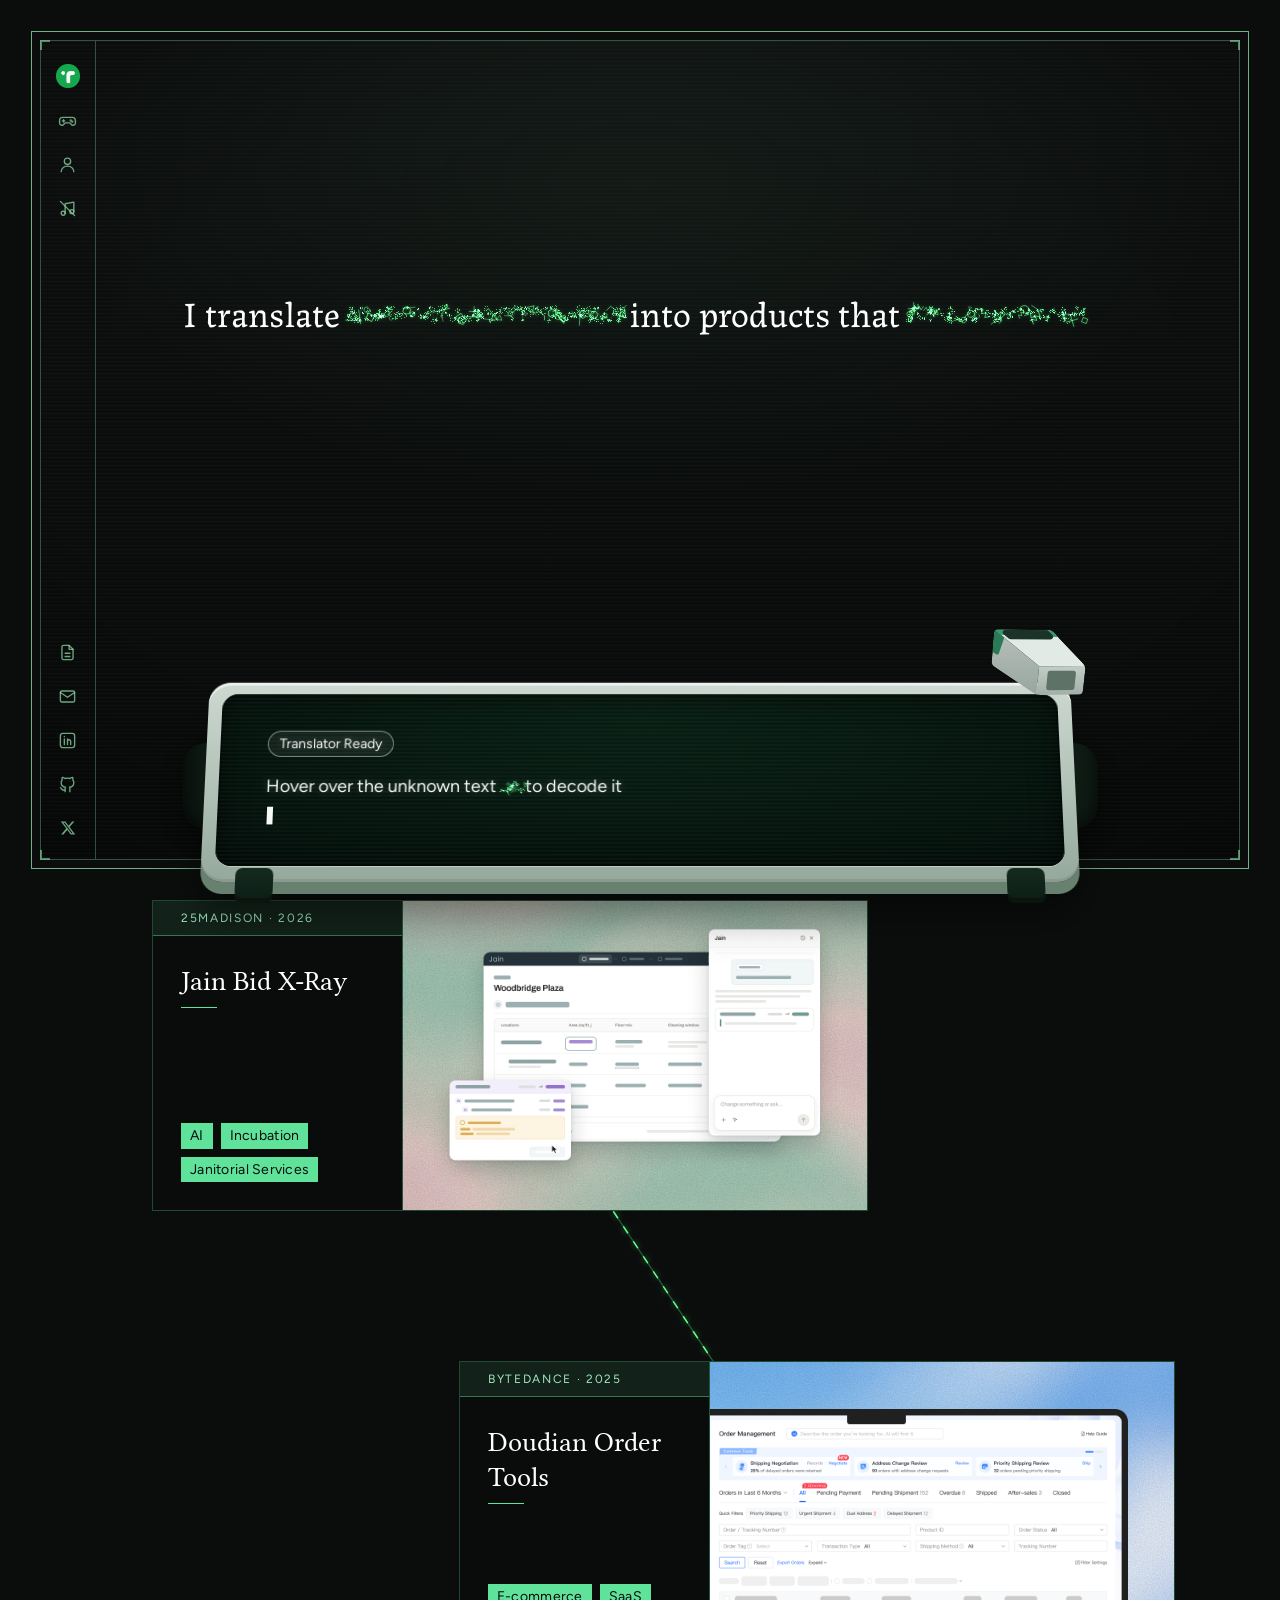
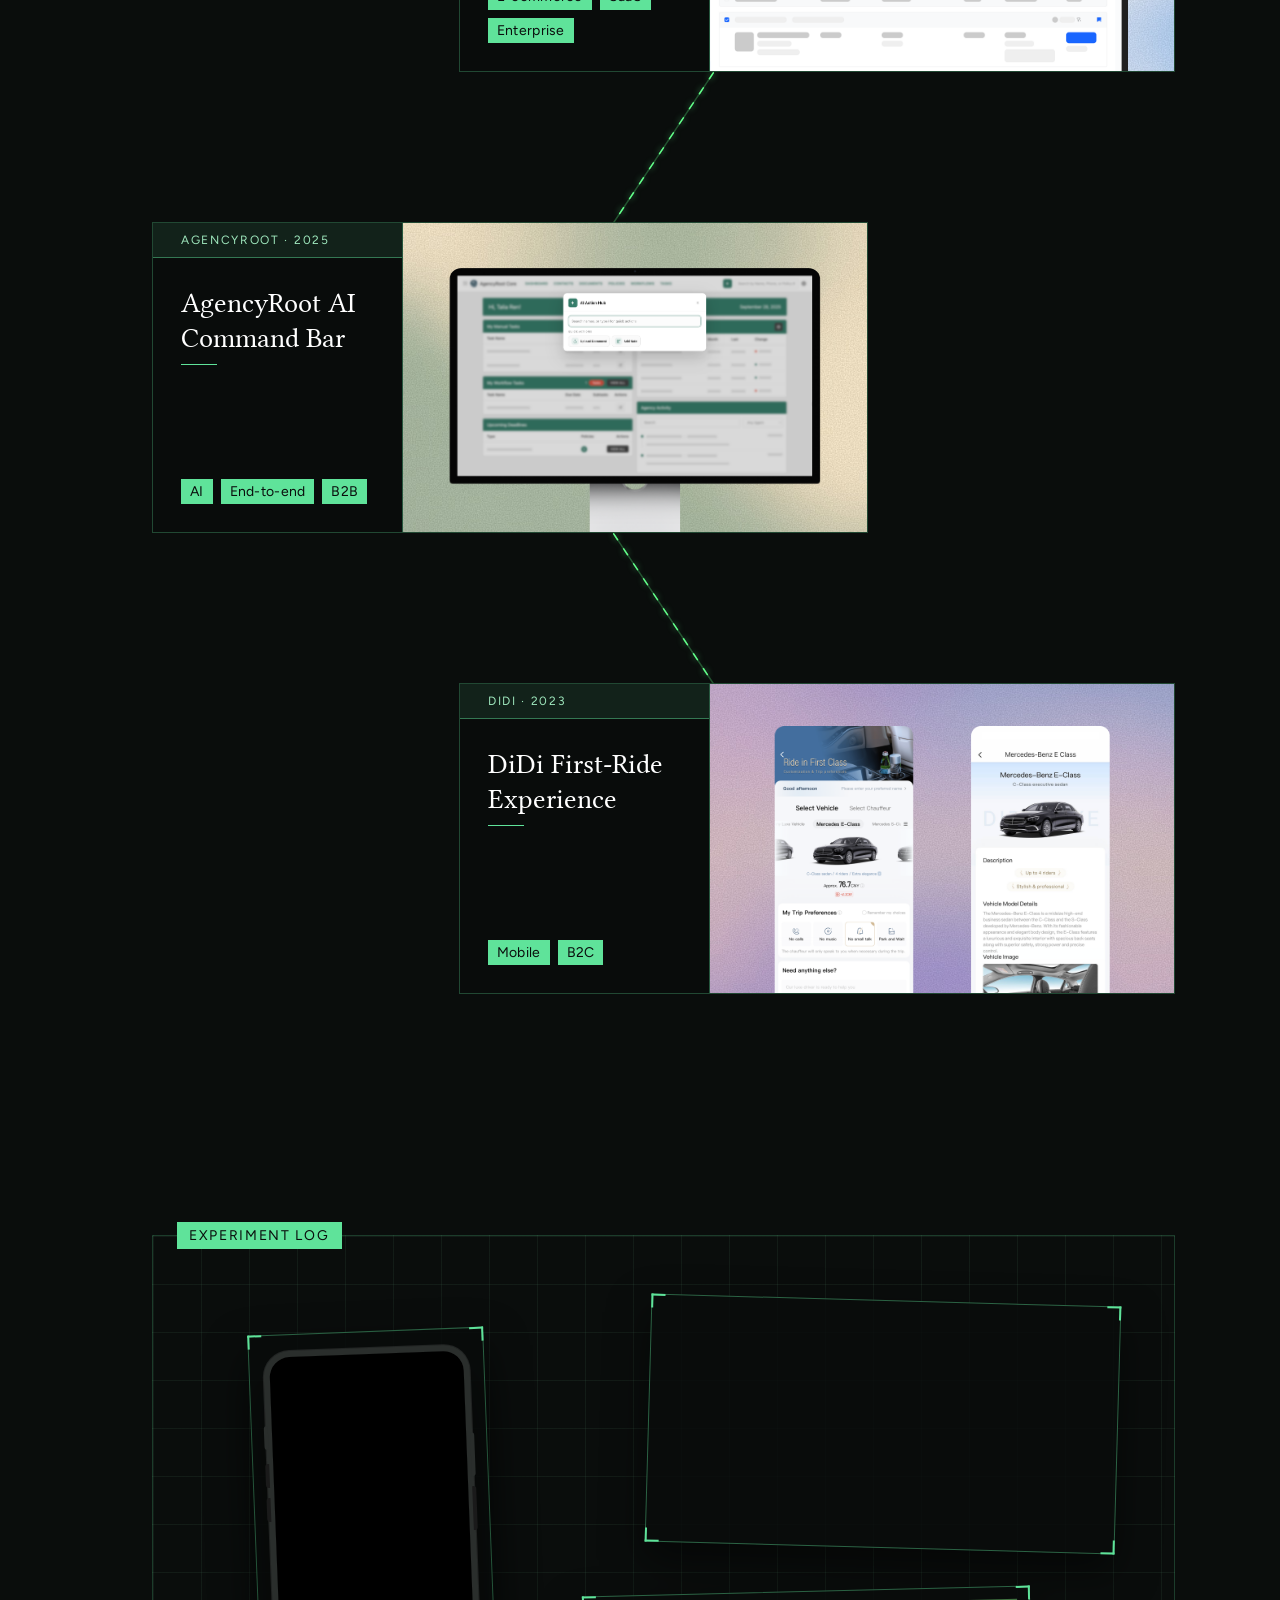
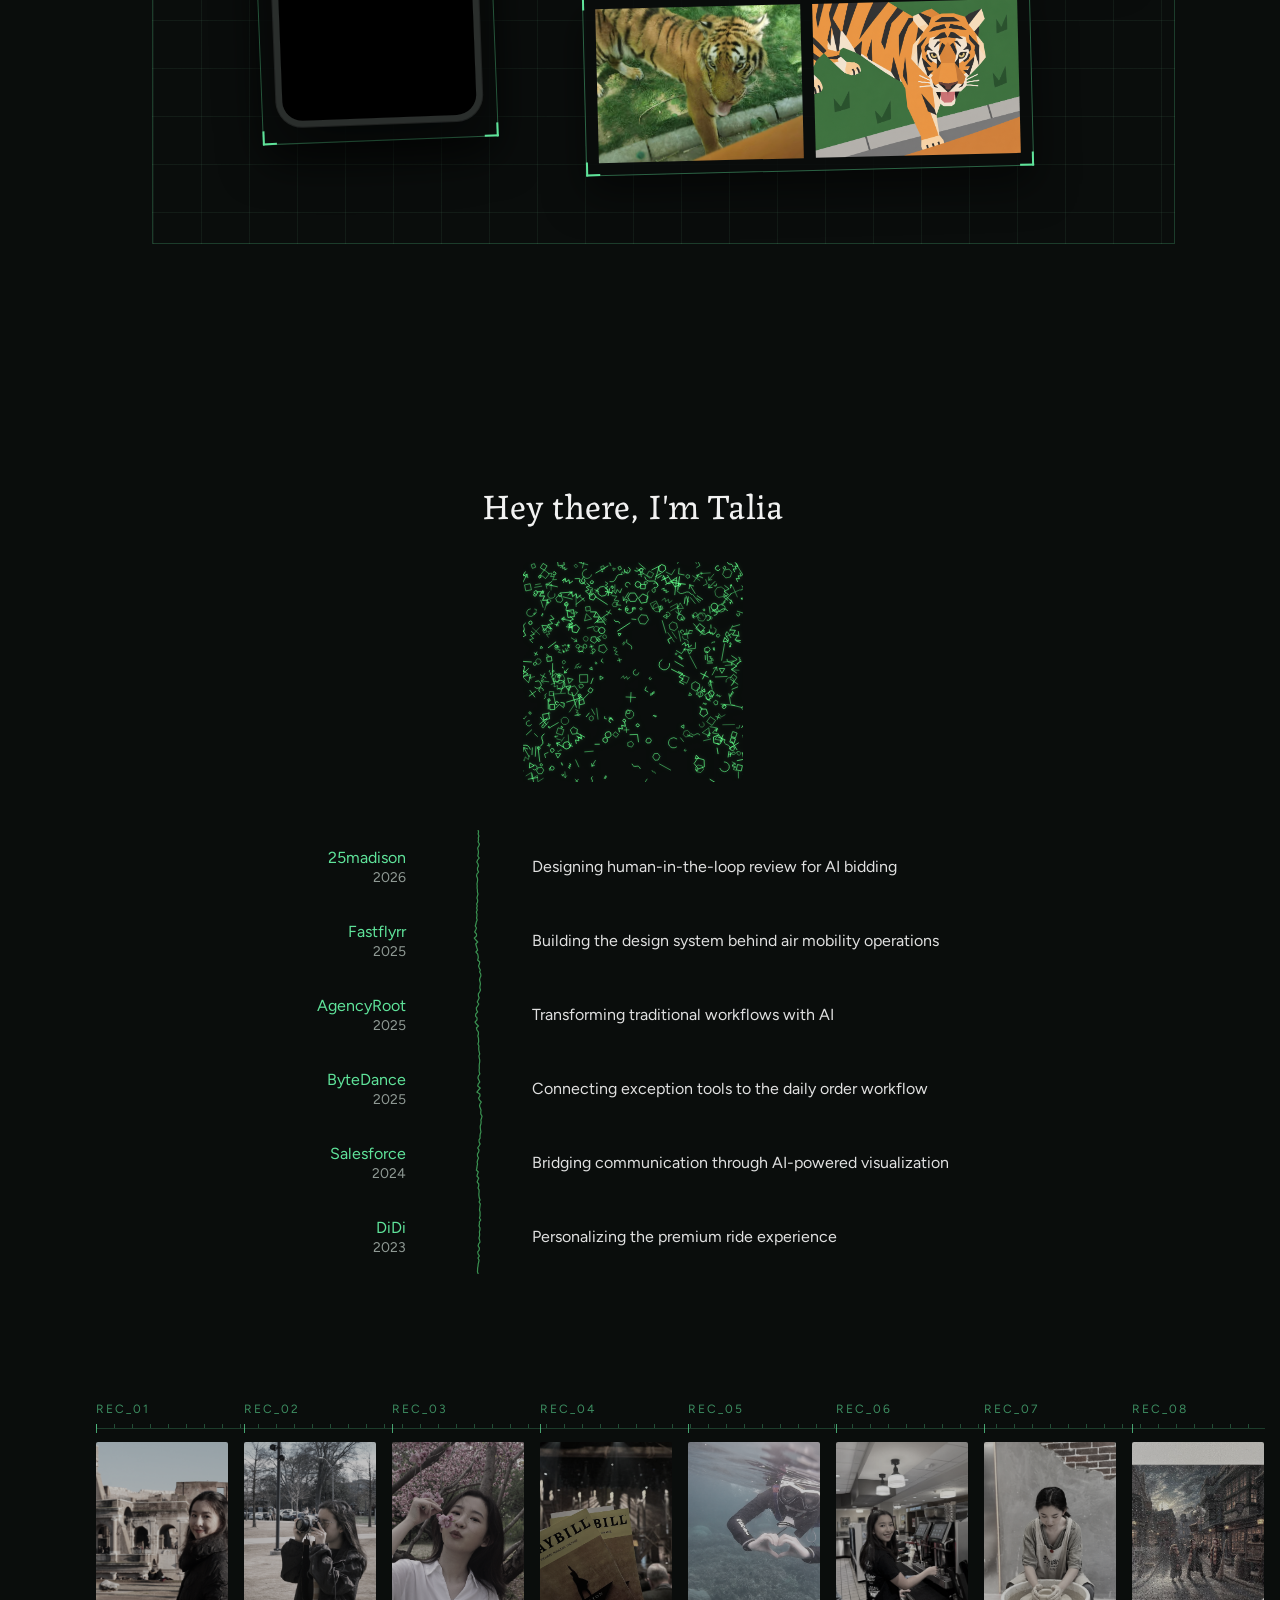
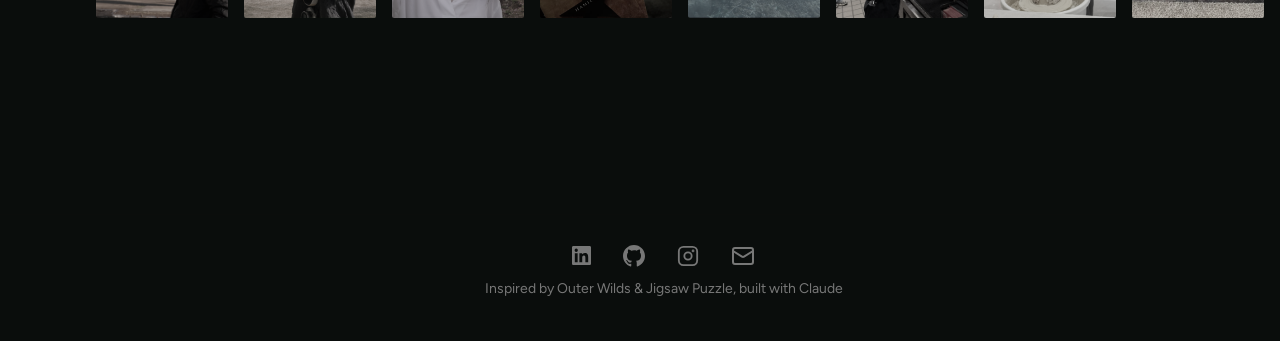
==== commit 2aacde0c: "Homepage: Jain card shows the edit & review loop (2x WebP, GIF fallback) over the same backdrop Co-A" ====
--- a/index.html
+++ b/index.html
@@ -1627,7 +1627,11 @@
     </div>
     <div class="project-img-wrap" data-tip="Secured the first internal funding gate">
       <img src="project cover/jain bg.png" alt="">
-      <img src="project cover/jain cover.png" alt="" style="position:absolute;top:50%;left:50%;transform:translate(-50%,-50%);width:80%;height:auto;display:block;border-radius:6px;">
+      <!-- the edit & review loop (transparent, 2x; shown at half its pixel size) over the same backdrop the old still used -->
+      <picture>
+        <source srcset="project%20cover/jain%20edit-review@2x.webp" type="image/webp">   <!-- srcset splits on spaces, so the path is percent-encoded -->
+        <img src="project cover/jain edit-review@2x.gif" alt="" loading="lazy" style="position:absolute;top:50%;left:50%;transform:translate(-50%,-50%);width:88%;height:auto;display:block;">
+      </picture>
     </div>
     </div>
   </a>
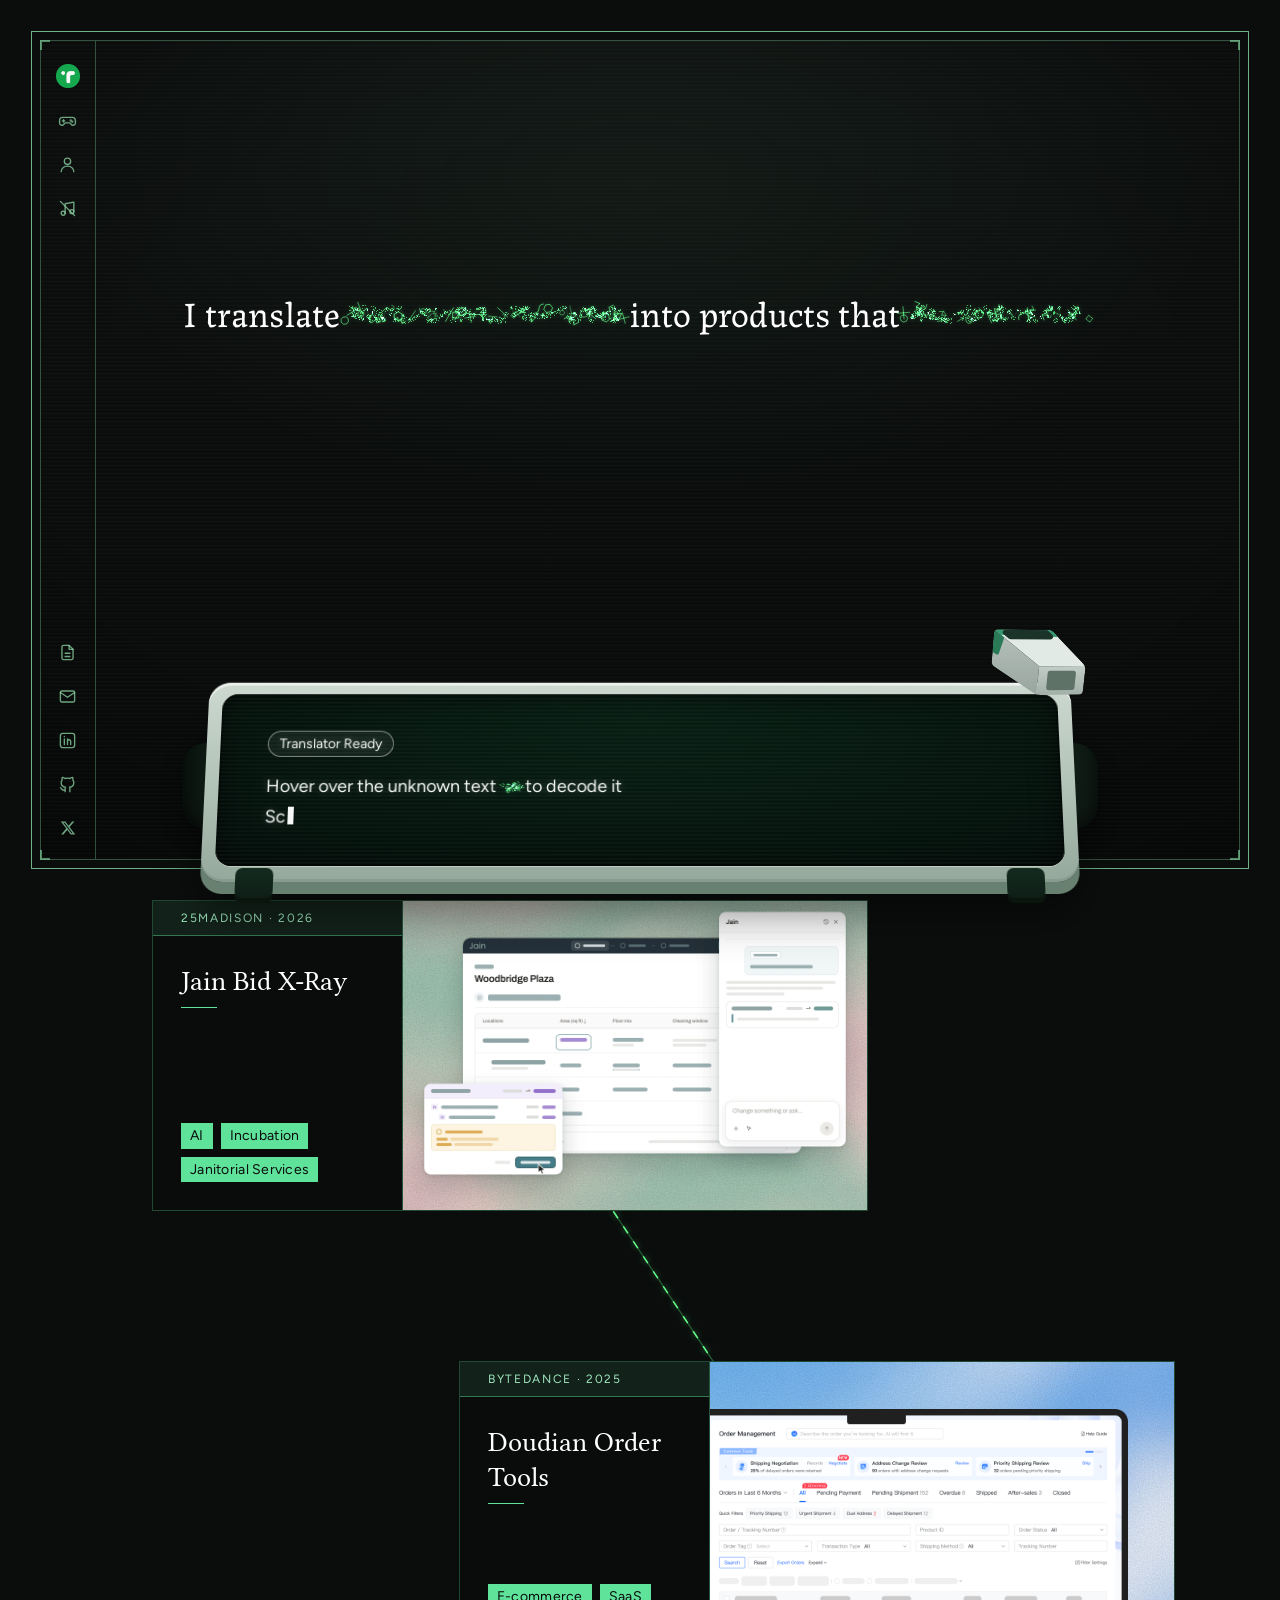
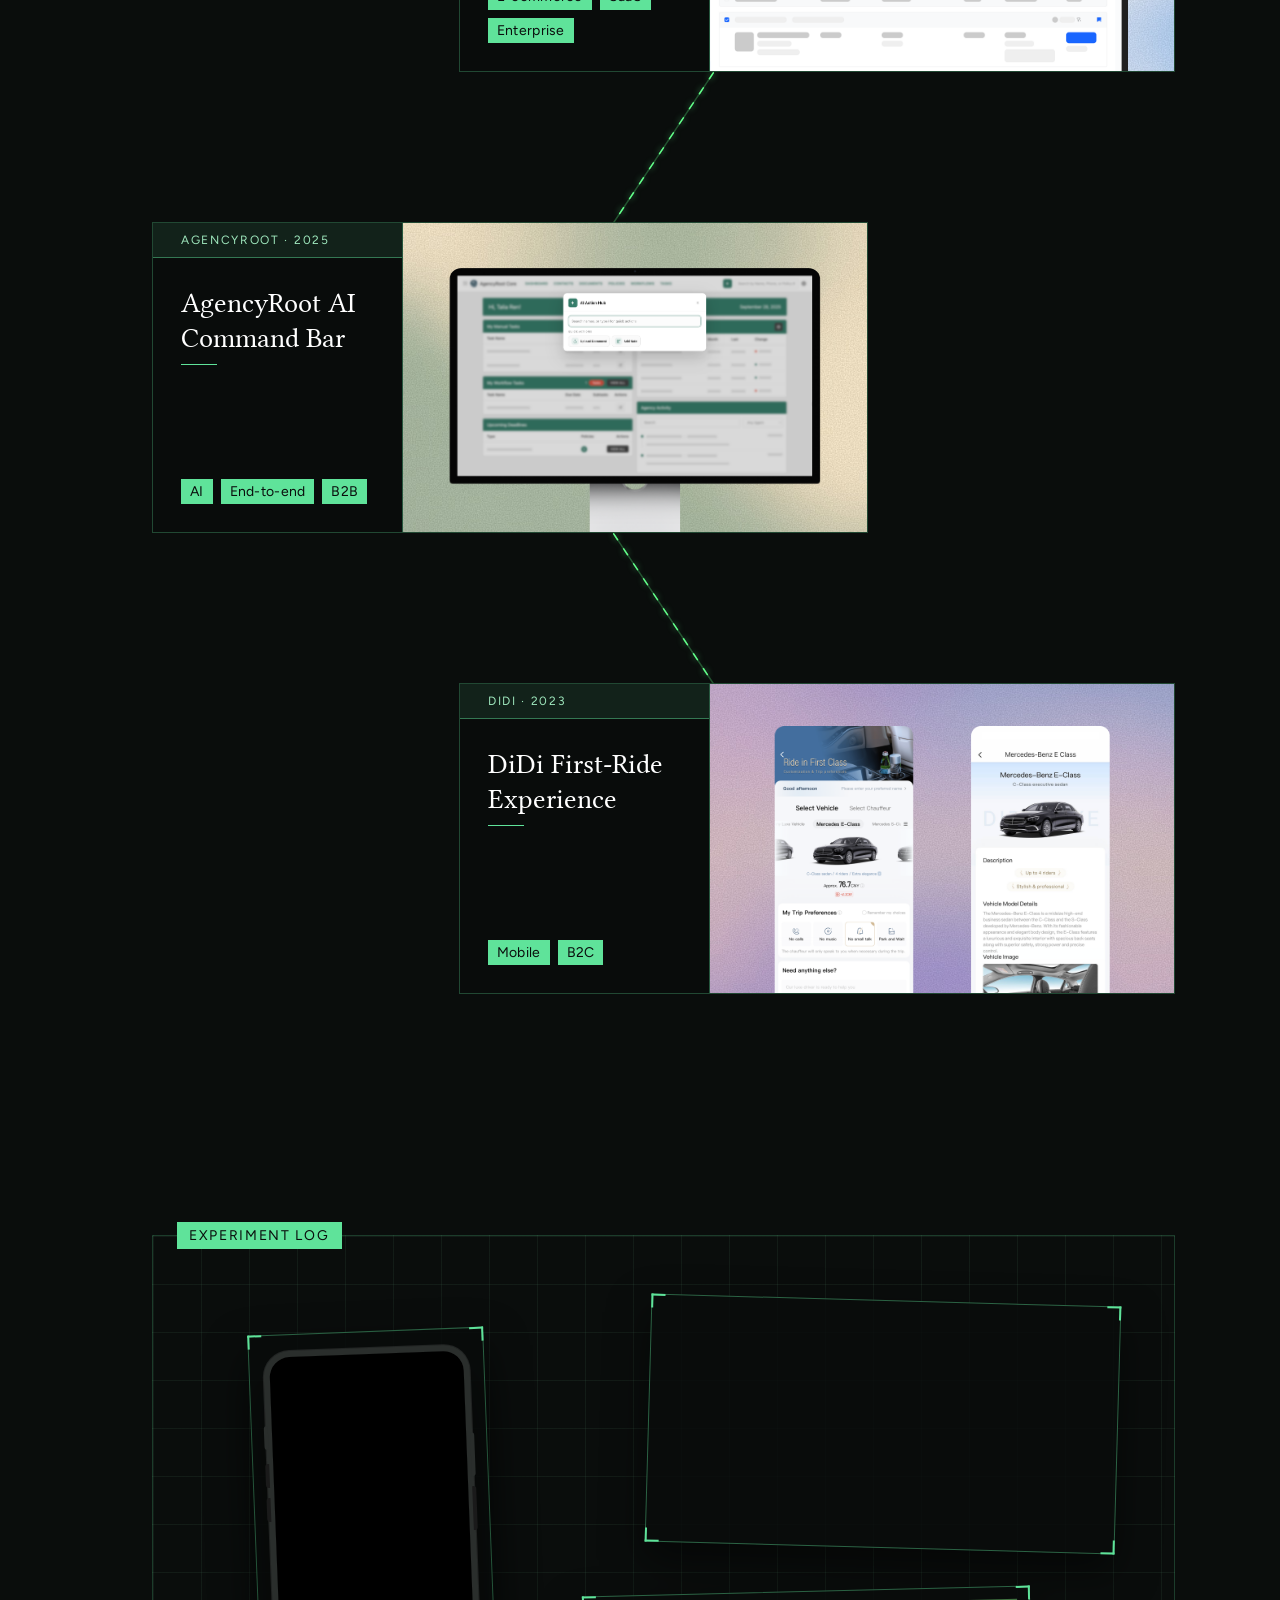
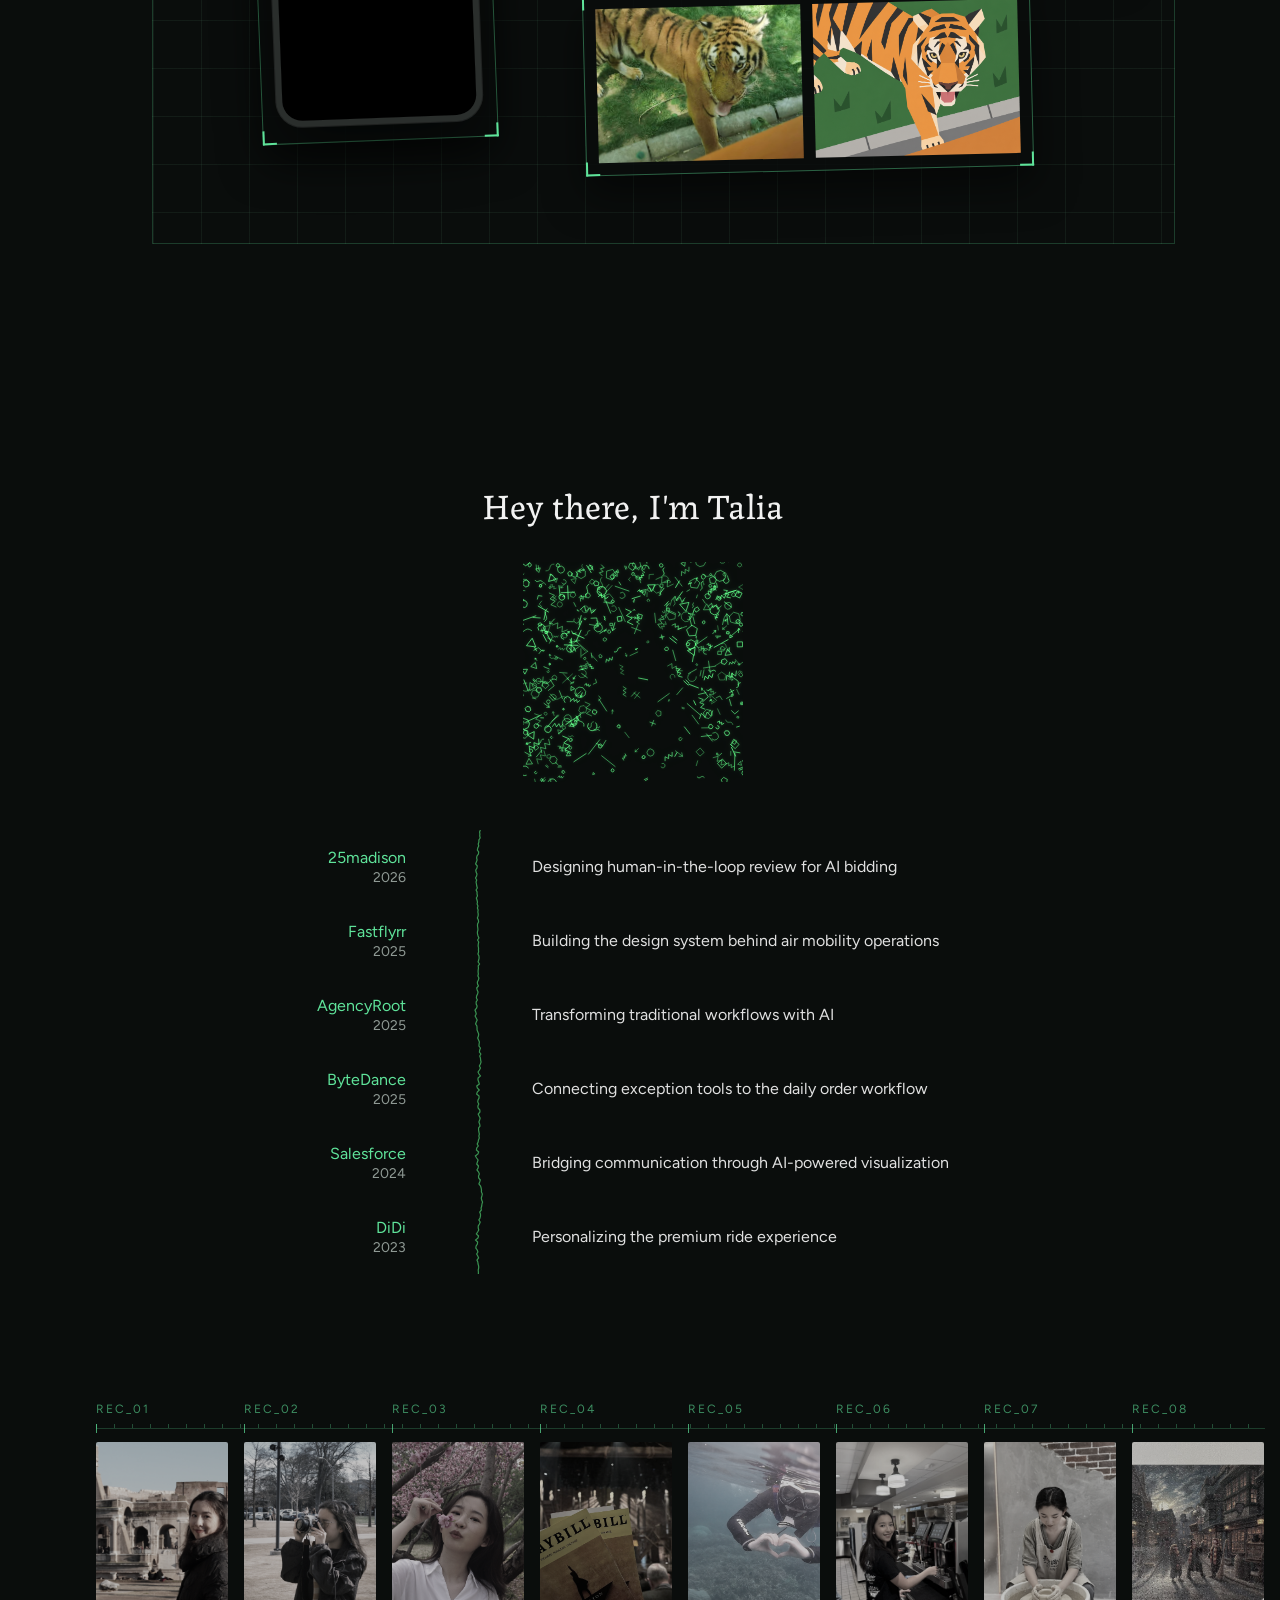
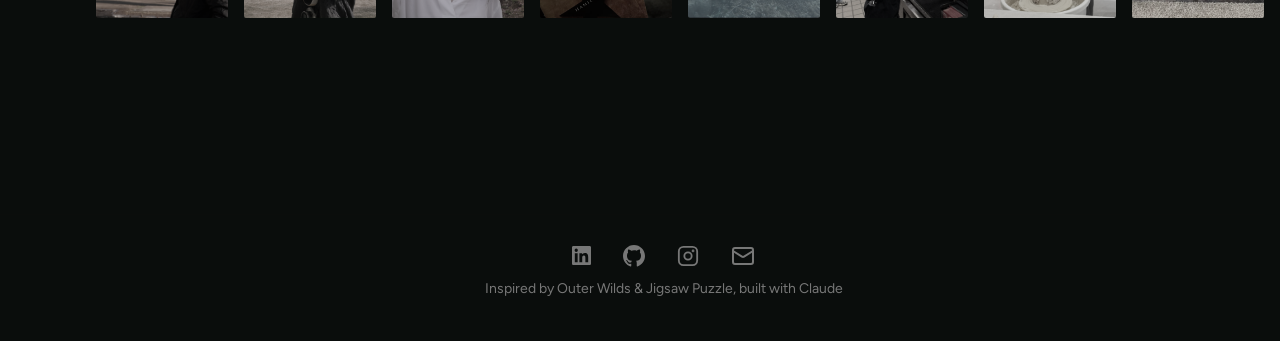
==== commit 96d4c546: "Homepage: Jain card animation at the full card width Co-Authored-By: Claude Fable 5.1 <noreply@anthr" ====
--- a/index.html
+++ b/index.html
@@ -1630,7 +1630,7 @@
       <!-- the edit & review loop (transparent, 2x; shown at half its pixel size) over the same backdrop the old still used -->
       <picture>
         <source srcset="project%20cover/jain%20edit-review@2x.webp" type="image/webp">   <!-- srcset splits on spaces, so the path is percent-encoded -->
-        <img src="project cover/jain edit-review@2x.gif" alt="" loading="lazy" style="position:absolute;top:50%;left:50%;transform:translate(-50%,-50%);width:88%;height:auto;display:block;">
+        <img src="project cover/jain edit-review@2x.gif" alt="" loading="lazy" style="position:absolute;top:50%;left:50%;transform:translate(-50%,-50%);width:100%;height:auto;display:block;">
       </picture>
     </div>
     </div>
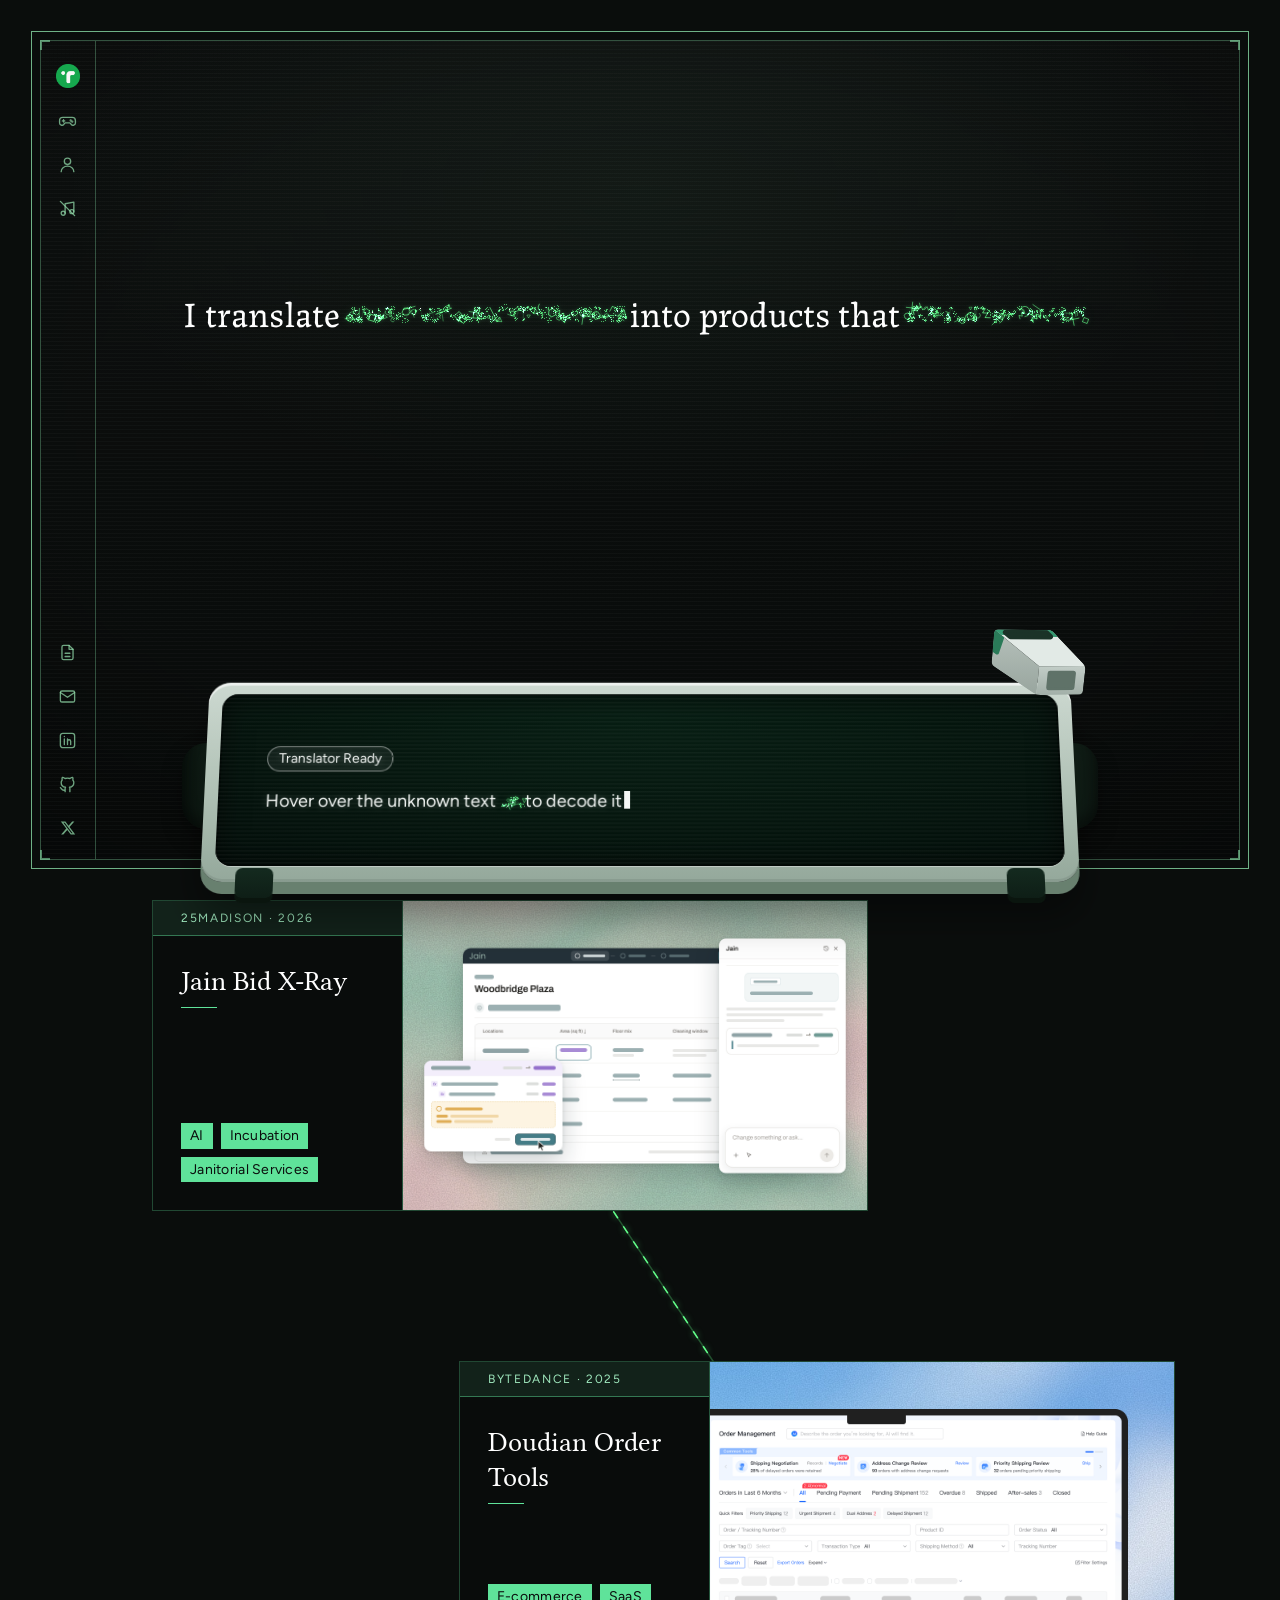
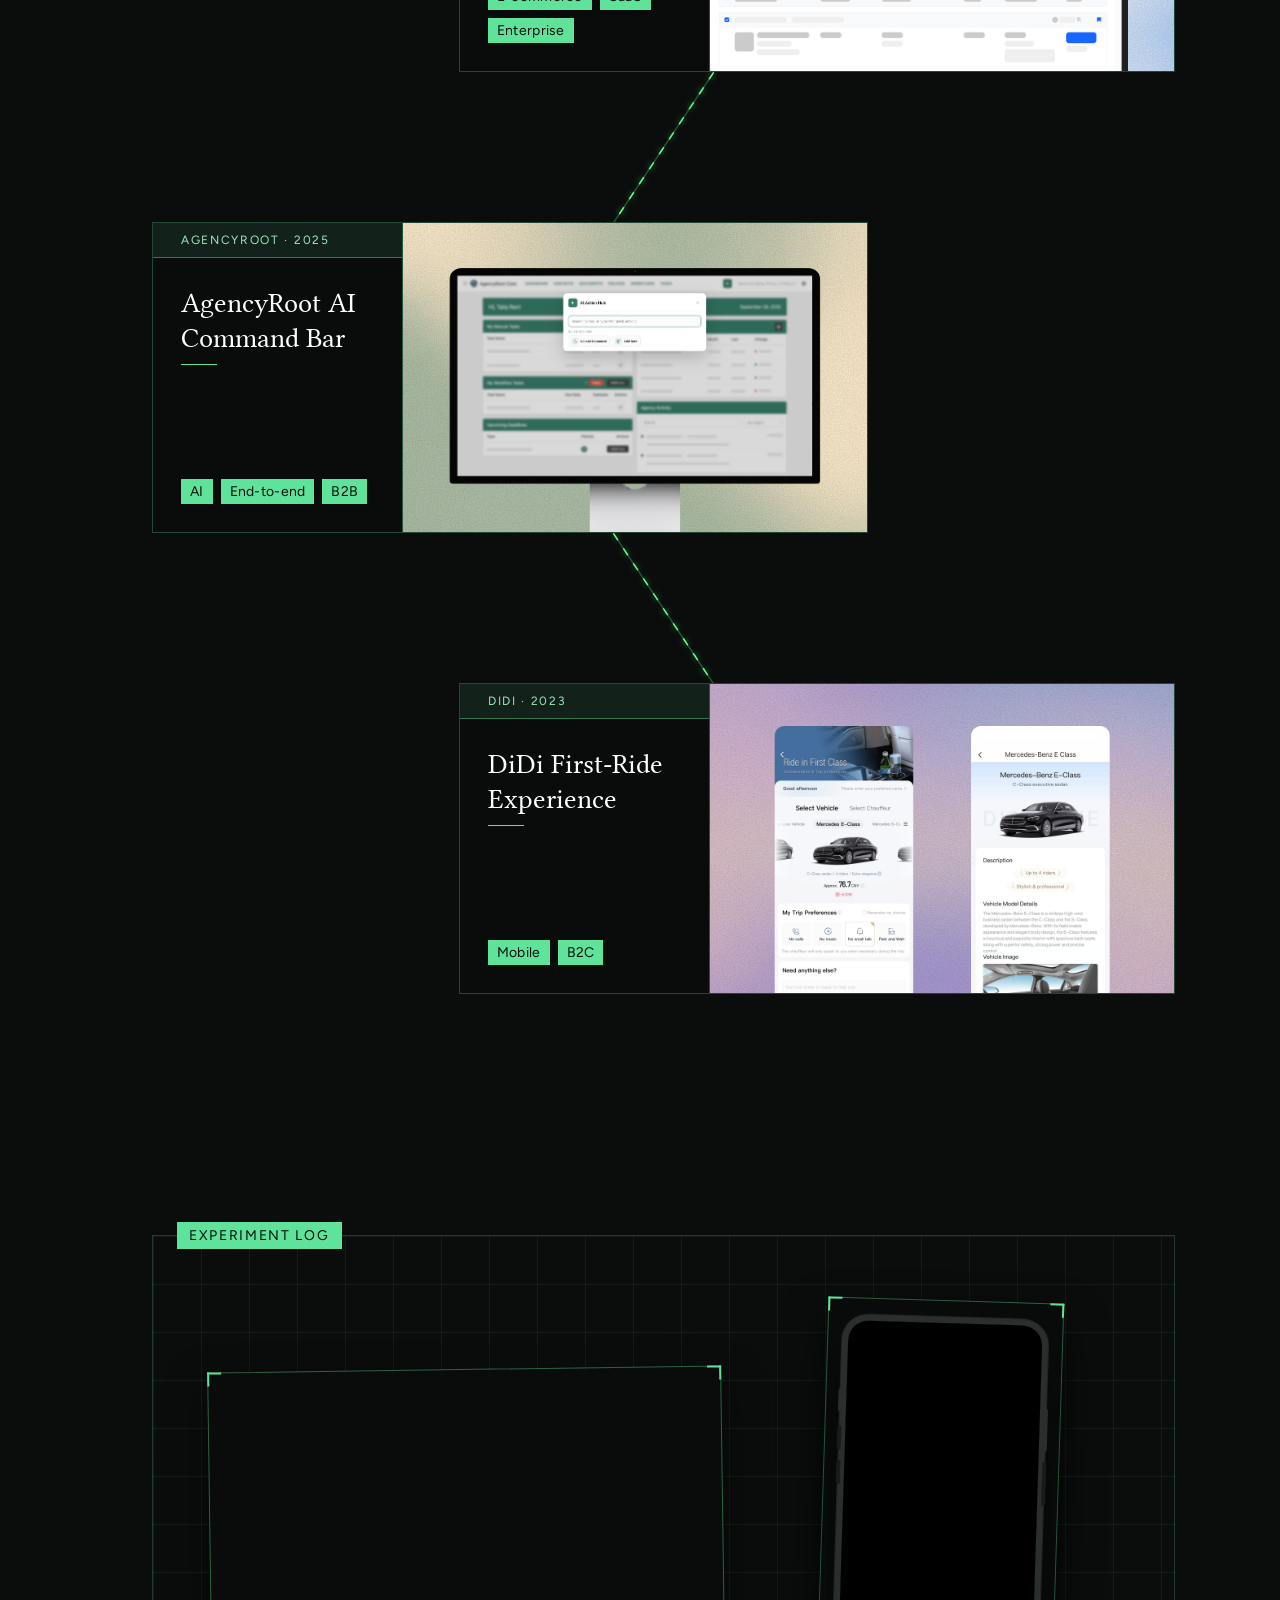
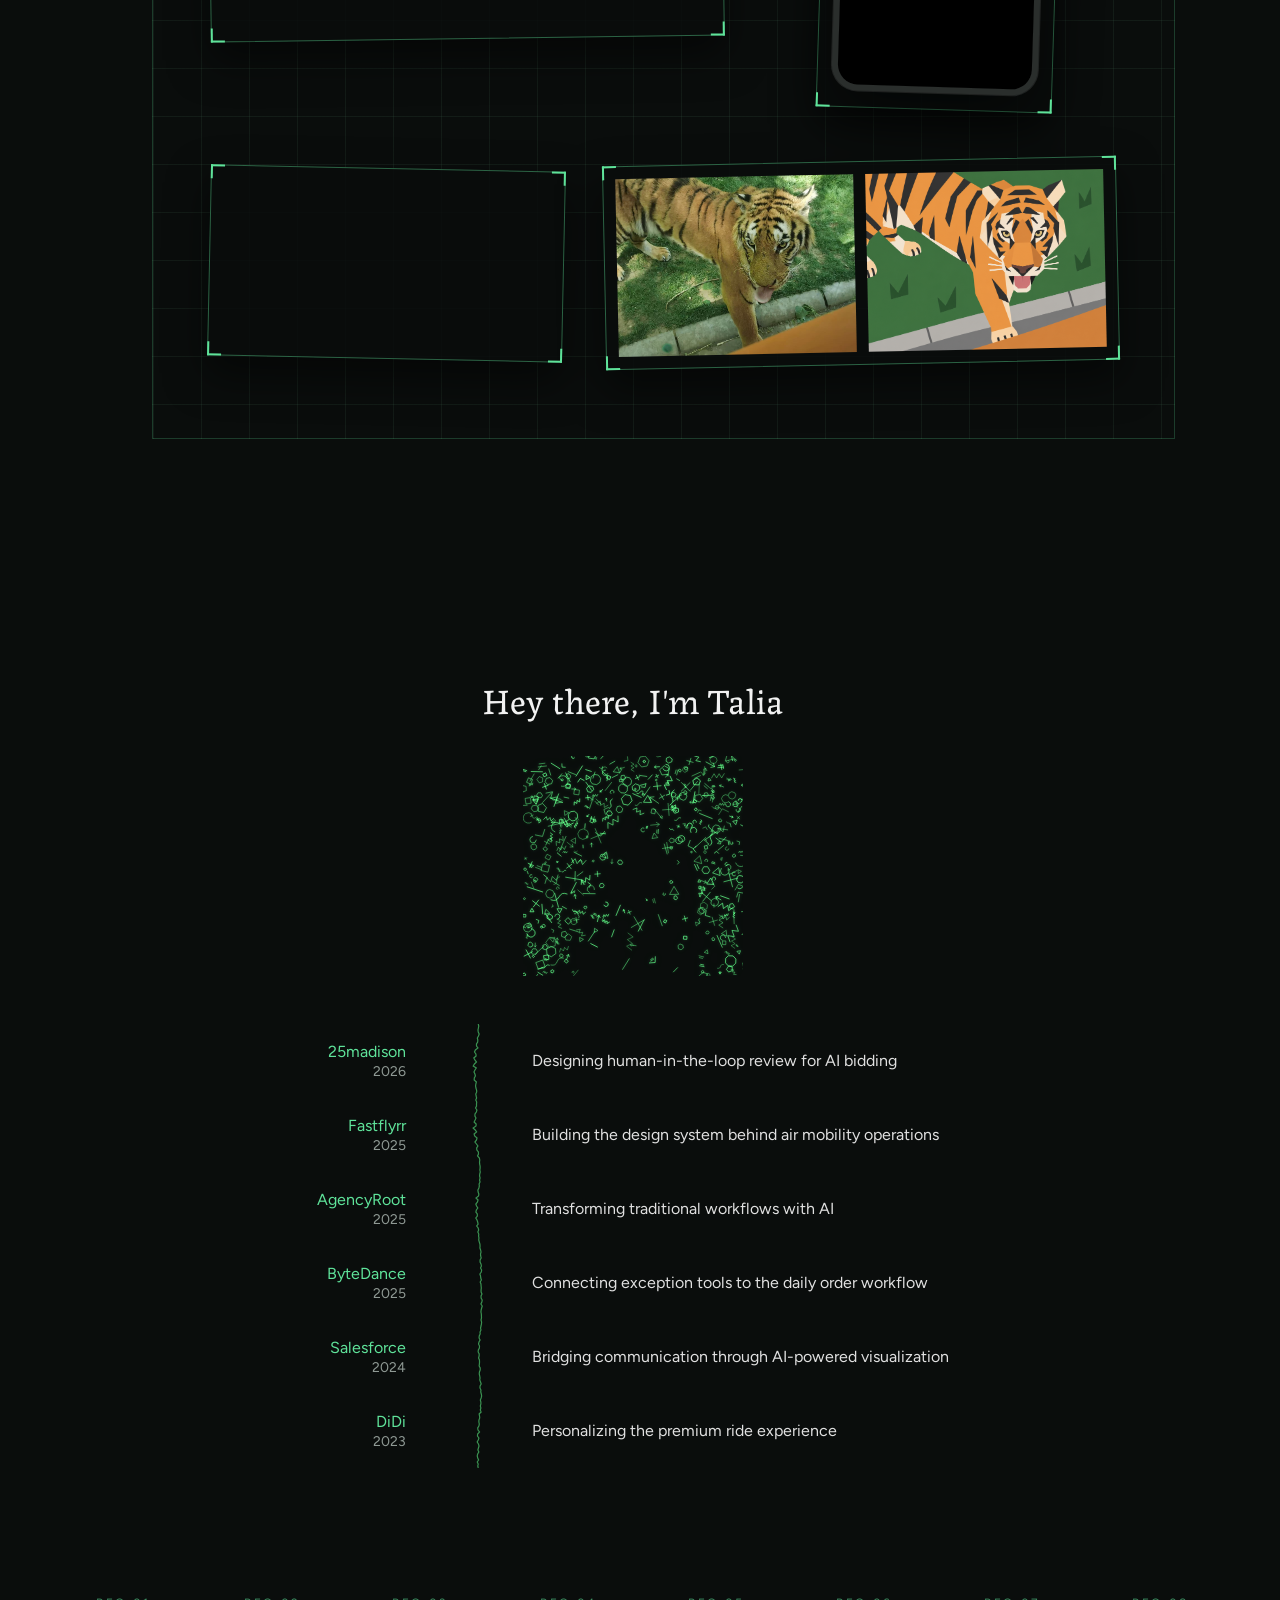
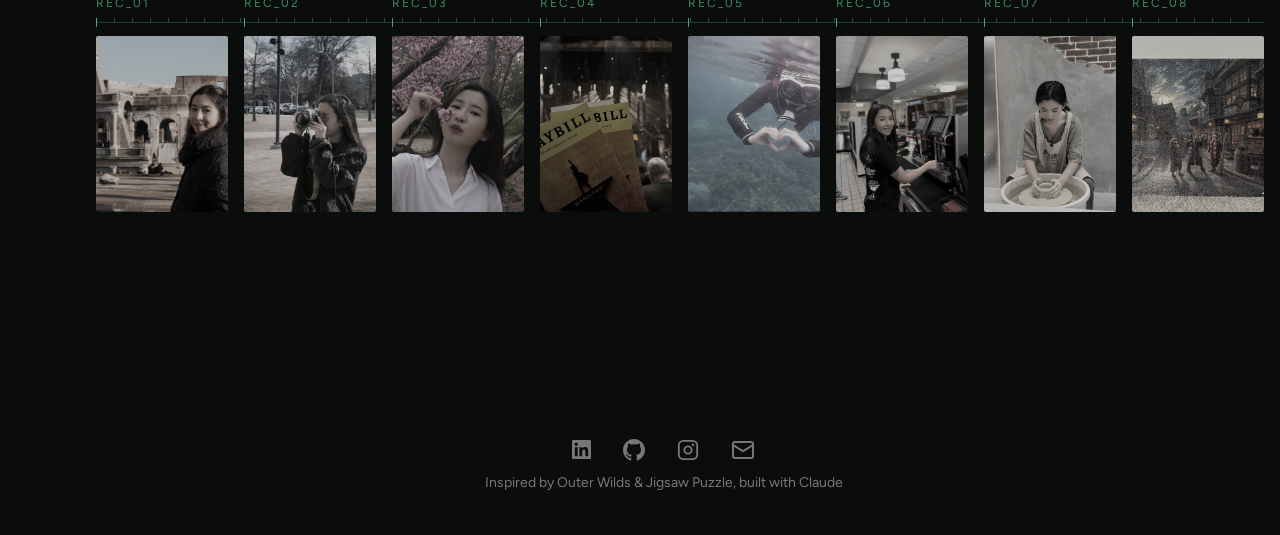
==== commit d985c0eb: "Experiment Log: feature Haze first, with its video and link Co-Authored-By: Claude Opus 5.5 <noreply" ====
--- a/index.html
+++ b/index.html
@@ -251,10 +251,12 @@
     position:absolute; left:24px; top:-14px; margin:0; padding:5px 12px; background:#5FE39A;
     font-family:'Figtree',sans-serif; font-size:14px; font-weight:400; letter-spacing:.12em; text-transform:uppercase; color:#0A0D0C;
   }
-  .scrap-flow { display:grid; grid-template-columns:36% 1fr; grid-template-rows:auto auto; gap:44px 48px; align-items:center; }
-  .scrap-flow > .sig-phone { grid-row:1 / 3; justify-self:center; }
-  .scrap-flow > .sig-item:nth-child(2) { grid-column:2; justify-self:end; }
-  .scrap-flow > .sig-item:nth-child(3) { grid-column:2; justify-self:start; }
+  /* Two rows on a 12-column grid. Row 1: the featured print + the phone. Row 2: two wide prints sized so their heights match. */
+  .scrap-flow { display:grid; grid-template-columns:repeat(12,minmax(0,1fr)); gap:52px 40px; align-items:center; }
+  .scrap-flow > .exp-feature { grid-column:1 / span 7; }
+  .scrap-flow > .exp-side    { grid-column:8 / span 5; justify-self:center; }
+  .scrap-flow > .exp-a       { grid-column:1 / span 5; }
+  .scrap-flow > .exp-b       { grid-column:6 / span 7; }
   .sig-item {
     display:block; width:var(--w, 100%); margin:0;
     color:inherit; text-decoration:none; transform:rotate(var(--r, 0deg));
@@ -292,9 +294,9 @@
   @media (max-width:640px) {
     #vibe { padding-top:96px; }
     .scrap { padding:40px 16px 40px; background-size:36px 36px; }
-    .scrap-flow { grid-template-columns:1fr; grid-template-rows:none; gap:28px; }
+    .scrap-flow { grid-template-columns:1fr; gap:32px; }
     .sig-phone .phone-mockup { width:150px !important; }
-    .scrap-flow > .sig-phone, .scrap-flow > .sig-item:nth-child(2), .scrap-flow > .sig-item:nth-child(3) { grid-column:auto; grid-row:auto; justify-self:center; }
+    .scrap-flow > .exp-feature, .scrap-flow > .exp-side, .scrap-flow > .exp-a, .scrap-flow > .exp-b { grid-column:auto; justify-self:center; }   /* one column, most important first */
     .sig-item { --w:100% !important; --r:0deg !important; }
     .scrap-title { left:auto; right:16px; }                 /* clear of the hamburger at the frame's top-left */
     .sig-item.sig-phone { margin-left:auto !important; margin-right:auto !important; }   /* the tall phone print sits centred on phones */
@@ -1697,12 +1699,17 @@
 </div>
 </section>
 
-<!-- Vibe coding: two playground pieces, live on the homepage -->
+<!-- Vibe coding: playground pieces, live on the homepage -->
 <section id="vibe">
   <div class="scrap" id="scope">
     <p class="scrap-title">Experiment Log</p>
     <div class="scrap-flow">
-      <a class="sig-item sig-phone" style="--r:-2.2deg" href="https://truthordare-self.vercel.app/" target="_blank" rel="noopener" data-title="Truthly" data-note="A Truth or Dare app that adapts prompts to different social scenarios and relationship stages">
+      <a class="sig-item exp-feature" style="--r:-0.8deg" href="https://taliaren.github.io/haze/" target="_blank" rel="noopener" data-title="Haze" data-note="A tool for soft, flowing gradients, exported as stills or seamless looping videos">
+        <video autoplay muted loop playsinline preload="metadata">
+          <source src="playground/haze.mp4" type="video/mp4">
+        </video>
+      </a>
+      <a class="sig-item sig-phone exp-side" style="--r:1.8deg" href="https://truthordare-self.vercel.app/" target="_blank" rel="noopener" data-title="Truthly" data-note="A Truth or Dare app that adapts prompts to different social scenarios and relationship stages">
         <div class="phone-mockup">
           <div class="phone-island"></div>
           <div class="phone-screen">
@@ -1712,12 +1719,12 @@
           </div>
         </div>
       </a>
-      <a class="sig-item" style="--r:1.6deg; --w:88%" href="https://christmas-memory-five.vercel.app/" target="_blank" rel="noopener" data-title="Gesture-Controlled Christmas Tree" data-note="Decorate a Christmas tree with your own photos and control it all with just your hands">
+      <a class="sig-item exp-a" style="--r:1.2deg" href="https://christmas-memory-five.vercel.app/" target="_blank" rel="noopener" data-title="Gesture-Controlled Christmas Tree" data-note="Decorate a Christmas tree with your own photos and control it all with just your hands">
         <video autoplay muted loop playsinline preload="metadata">
           <source src="playground/christmas memory.mp4" type="video/mp4">
         </video>
       </a>
-      <a class="sig-item sig-pair" style="--r:-1.4deg; --w:84%" href="https://github.com/TaliaRen/geometric-illustration-skill" target="_blank" rel="noopener" data-title="Geometric Illustration Skill" data-note="A Codex skill that rebuilds a photo from primitive shapes">
+      <a class="sig-item sig-pair exp-b" style="--r:-1.2deg" href="https://github.com/TaliaRen/geometric-illustration-skill" target="_blank" rel="noopener" data-title="Geometric Illustration Skill" data-note="A Codex skill that rebuilds a photo from primitive shapes">
         <img src="playground/true tiger.jpg" alt="Source photo of a tiger" loading="lazy">
         <img src="playground/tiger.png" alt="The same tiger rebuilt from geometric shapes" loading="lazy">
       </a>
--- a/aim-cursor.css
+++ b/aim-cursor.css
@@ -41,6 +41,12 @@
 .aim-cursor.locked .ac-dot { background:#63FF8A; width:6px; height:6px; margin:-3px 0 0 -3px; box-shadow:0 0 8px rgba(99,255,138,0.9); }
 .aim-cursor.pulse .ac-ring { animation:aimPulse 0.55s ease-out; }
 @keyframes aimPulse { 0% { opacity:0.9; transform:scale(0.5); } 100% { opacity:0; transform:scale(1.6); } }
+/* reading text: brackets fade, the dot stretches into an I-beam with short serifs */
+.aim-cursor.text .ac-c { opacity:0; }
+.aim-cursor.text .ac-dot { width:2px; height:22px; margin:-11px 0 0 -1px; border-radius:1px; box-shadow:0 0 6px rgba(255,255,255,0.6); }
+.aim-cursor .ac-dot::before, .aim-cursor .ac-dot::after { content:""; position:absolute; left:50%; width:0; height:2px; margin-left:0; background:#fff; border-radius:1px; opacity:0; transition:all 0.22s ease; }
+.aim-cursor .ac-dot::before { top:0; } .aim-cursor .ac-dot::after { bottom:0; }
+.aim-cursor.text .ac-dot::before, .aim-cursor.text .ac-dot::after { width:8px; margin-left:-4px; opacity:1; }
 /* pressed: quick squeeze */
 .aim-cursor.down { transform-origin:center; }
 .aim-cursor.down .ac-c { transform:scale(0.85); }
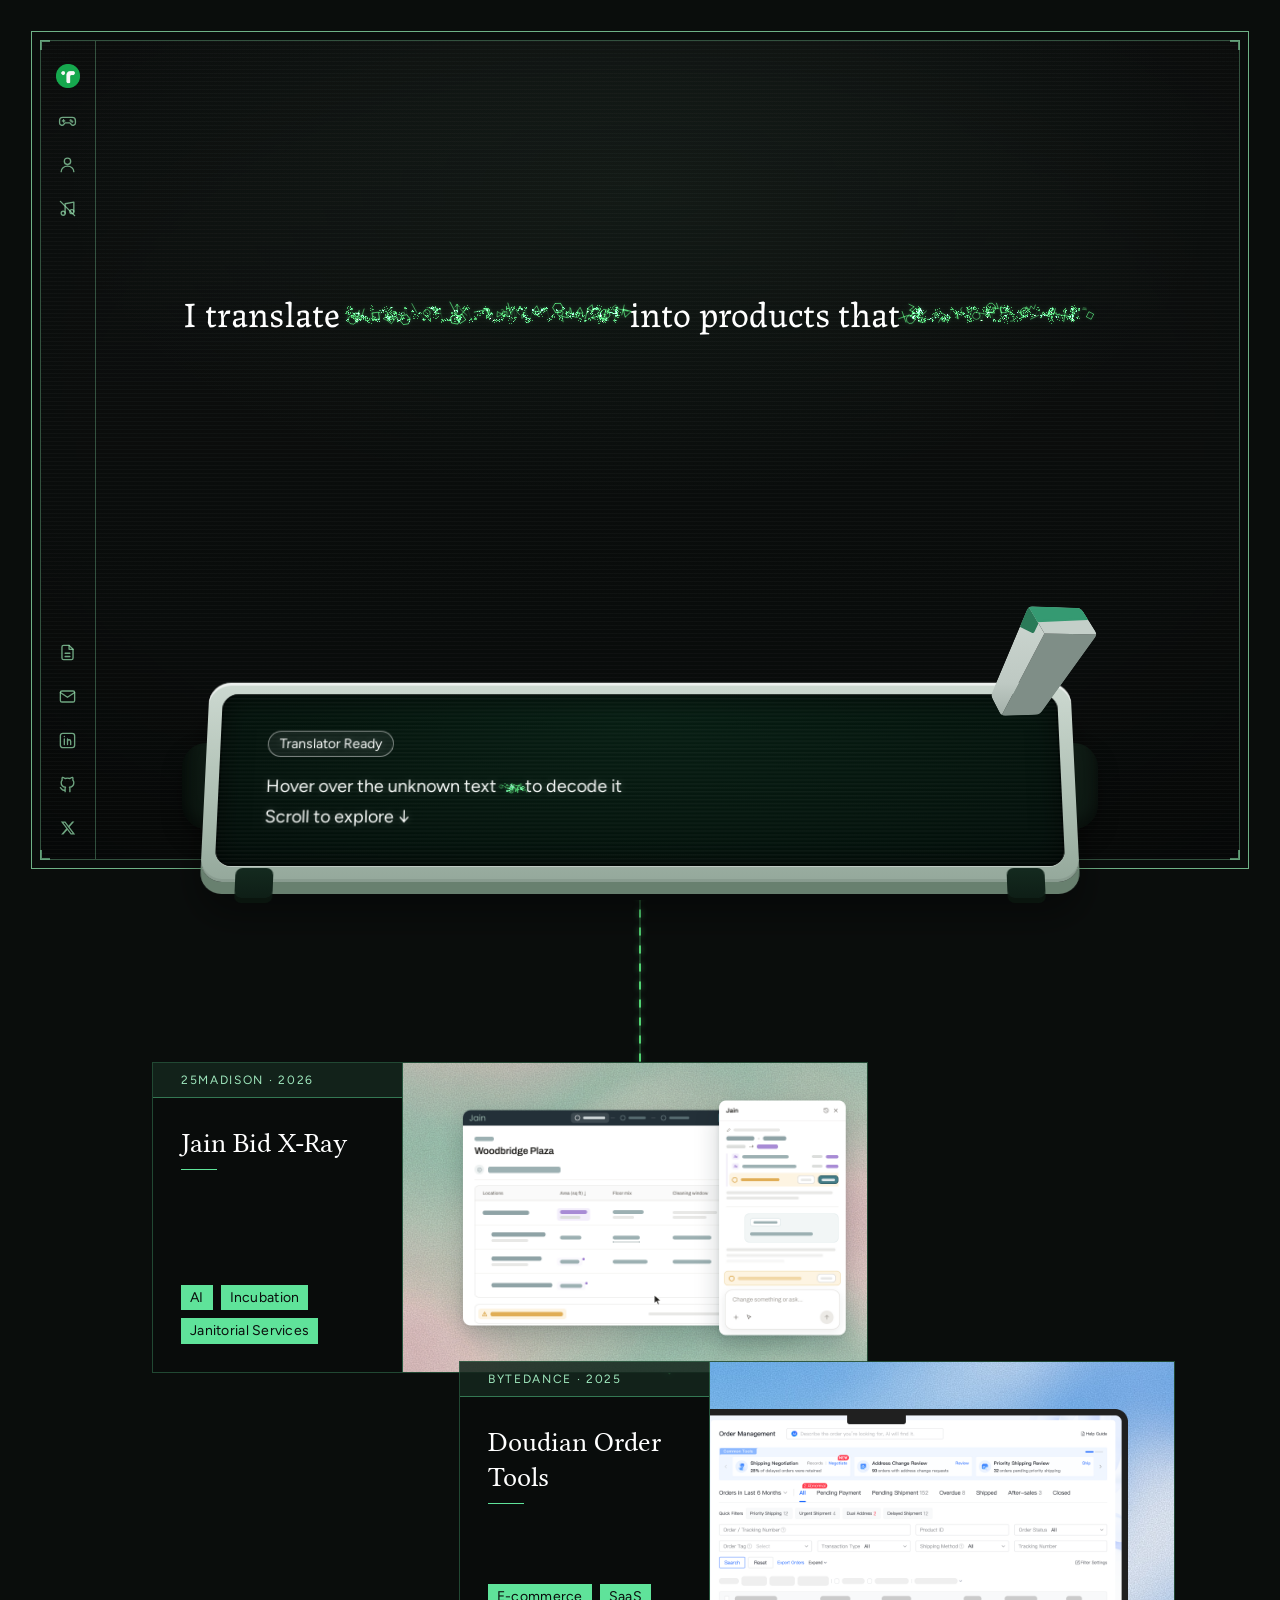
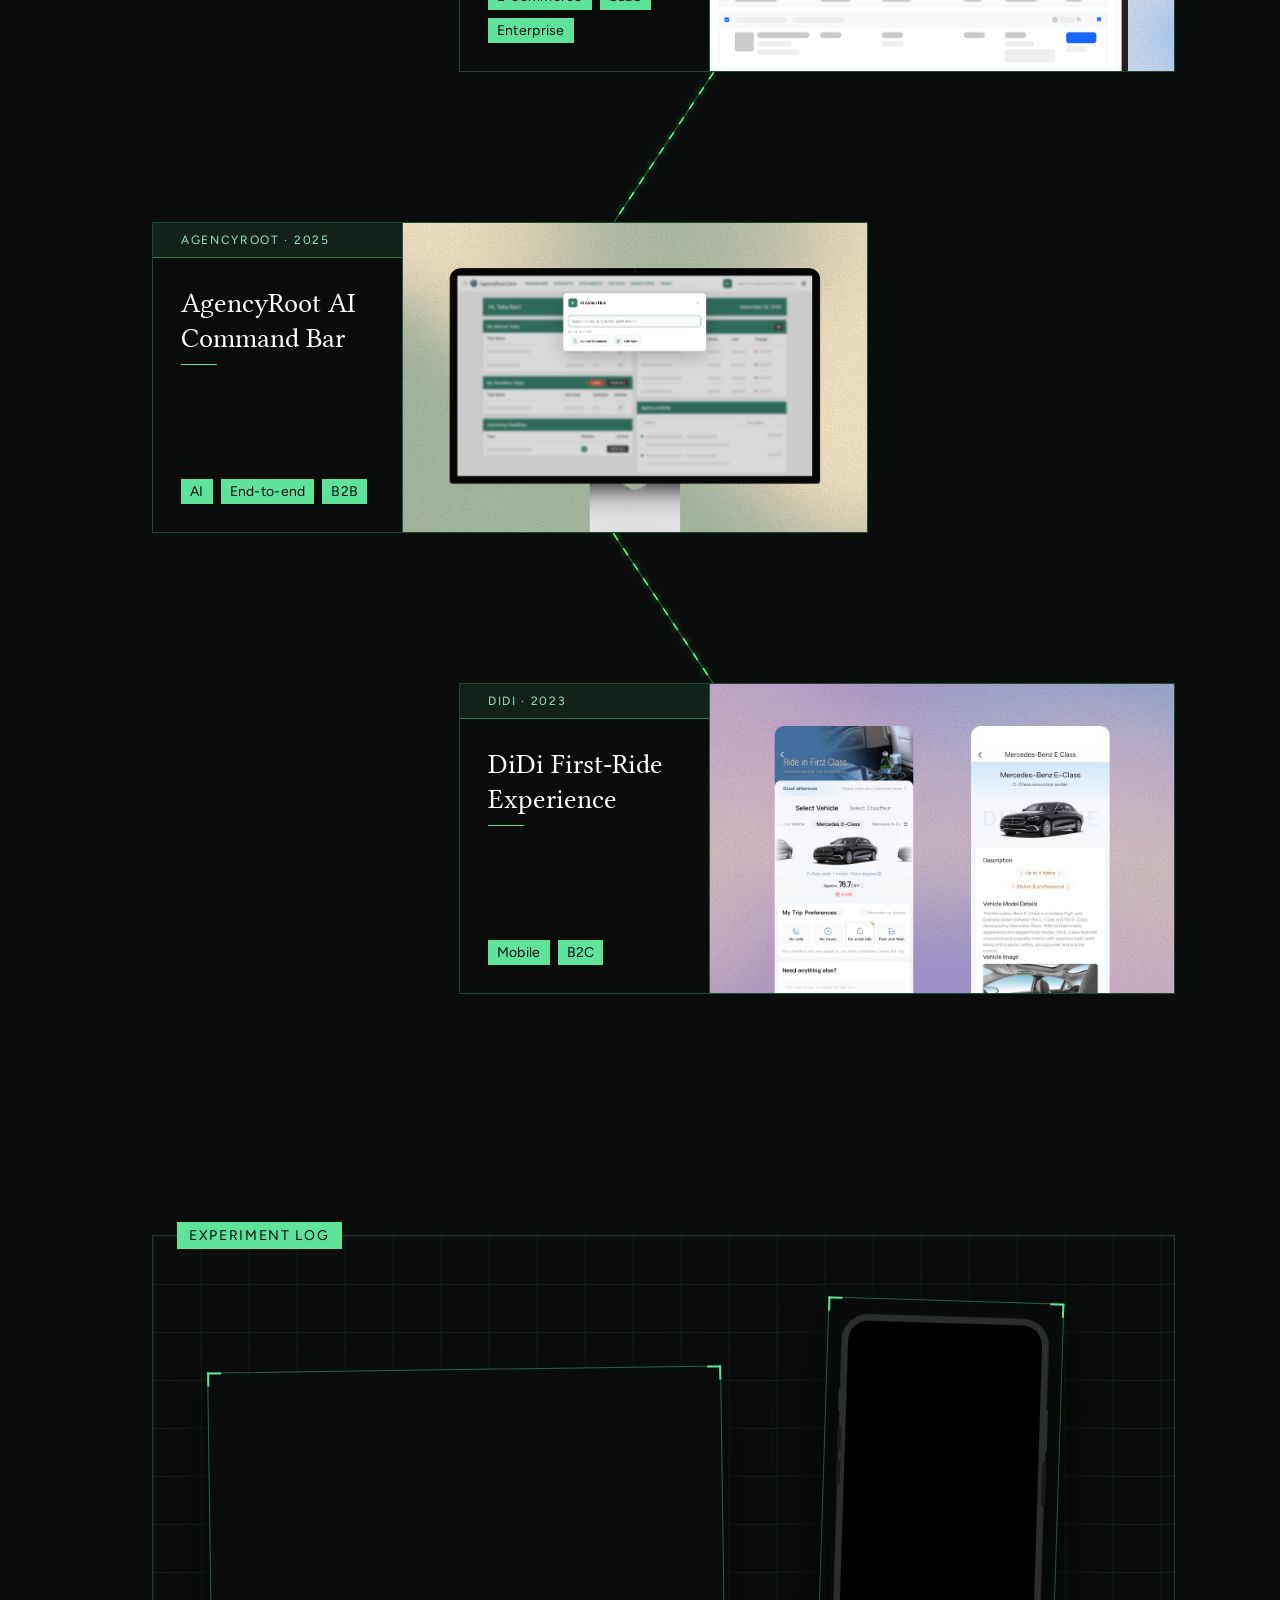
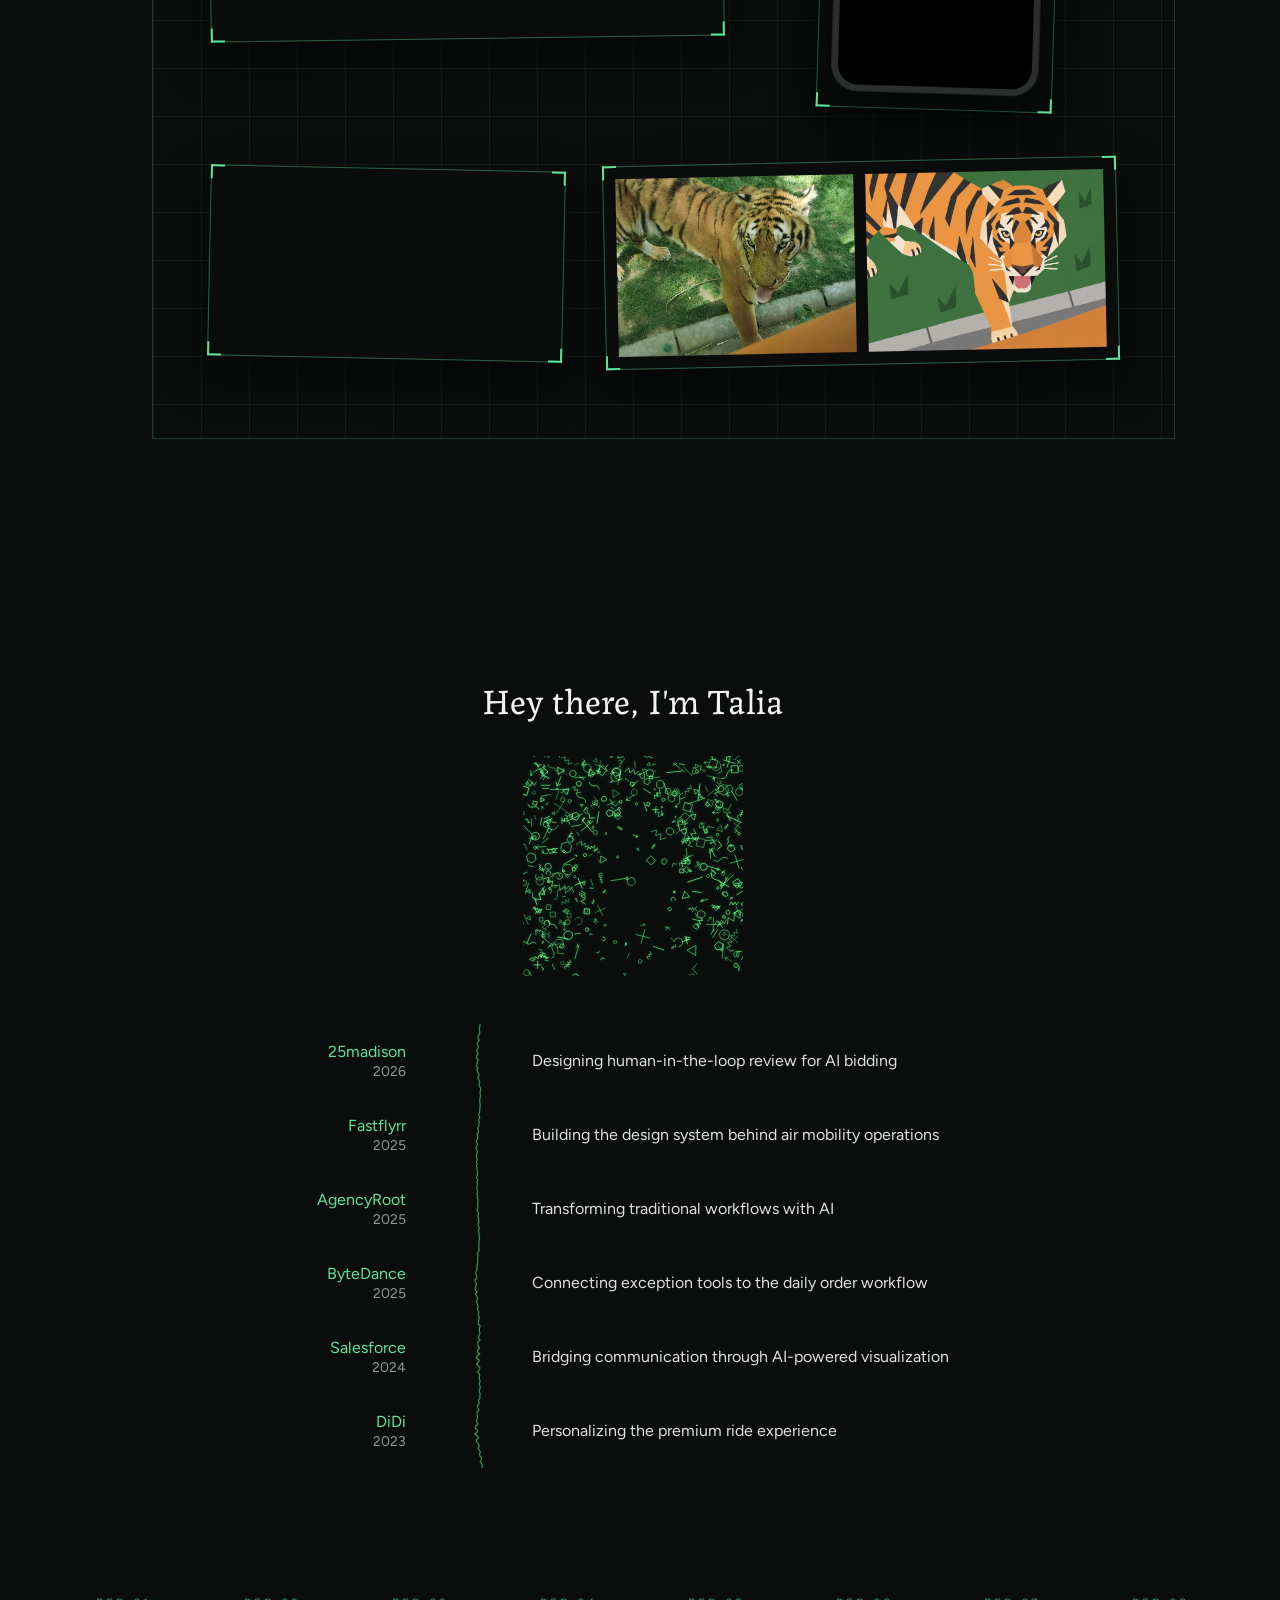
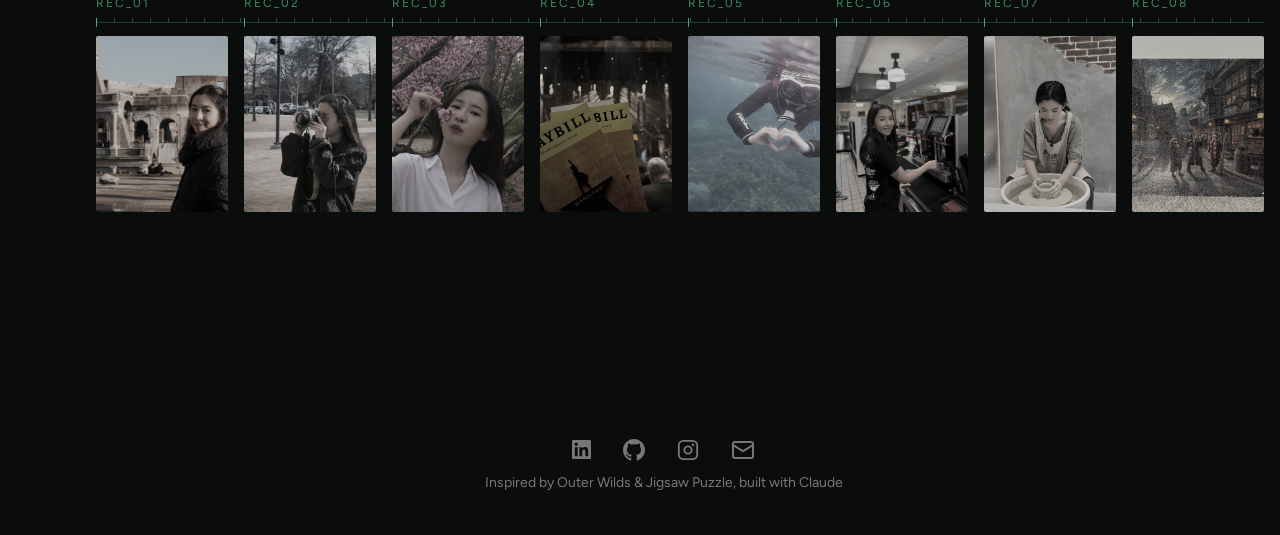
==== commit 4aeb114e: "Experiment Log: Christmas tree → Memory Tree (new video, seasonal copy); play.html updated to match " ====
--- a/index.html
+++ b/index.html
@@ -234,7 +234,7 @@
     padding-left:var(--content-left) !important; padding-right:var(--content-right) !important;
     box-sizing:border-box; max-width:none;
   }
-  /* ── Vibe coding: two playground pieces (Truthly, Christmas tree) on the homepage,
+  /* ── Vibe coding: two playground pieces (Truthly, Memory tree) on the homepage,
      between the works and the About section ── */
   /* ── Experiment Log: a scrapbook. A gridded board with the pieces scattered
         over it like pinned prints — a two-column waterfall, each print a
@@ -1719,9 +1719,9 @@
           </div>
         </div>
       </a>
-      <a class="sig-item exp-a" style="--r:1.2deg" href="https://christmas-memory-five.vercel.app/" target="_blank" rel="noopener" data-title="Gesture-Controlled Christmas Tree" data-note="Decorate a Christmas tree with your own photos and control it all with just your hands">
+      <a class="sig-item exp-a" style="--r:1.2deg" href="https://christmas-memory-five.vercel.app/" target="_blank" rel="noopener" data-title="Gesture-Controlled Memory Tree" data-note="A tree that grows to match the season, decorated with your own photos and controlled with just your hands">
         <video autoplay muted loop playsinline preload="metadata">
-          <source src="playground/christmas memory.mp4" type="video/mp4">
+          <source src="playground/memory%20tree.mp4" type="video/mp4">
         </video>
       </a>
       <a class="sig-item sig-pair exp-b" style="--r:-1.2deg" href="https://github.com/TaliaRen/geometric-illustration-skill" target="_blank" rel="noopener" data-title="Geometric Illustration Skill" data-note="A Codex skill that rebuilds a photo from primitive shapes">
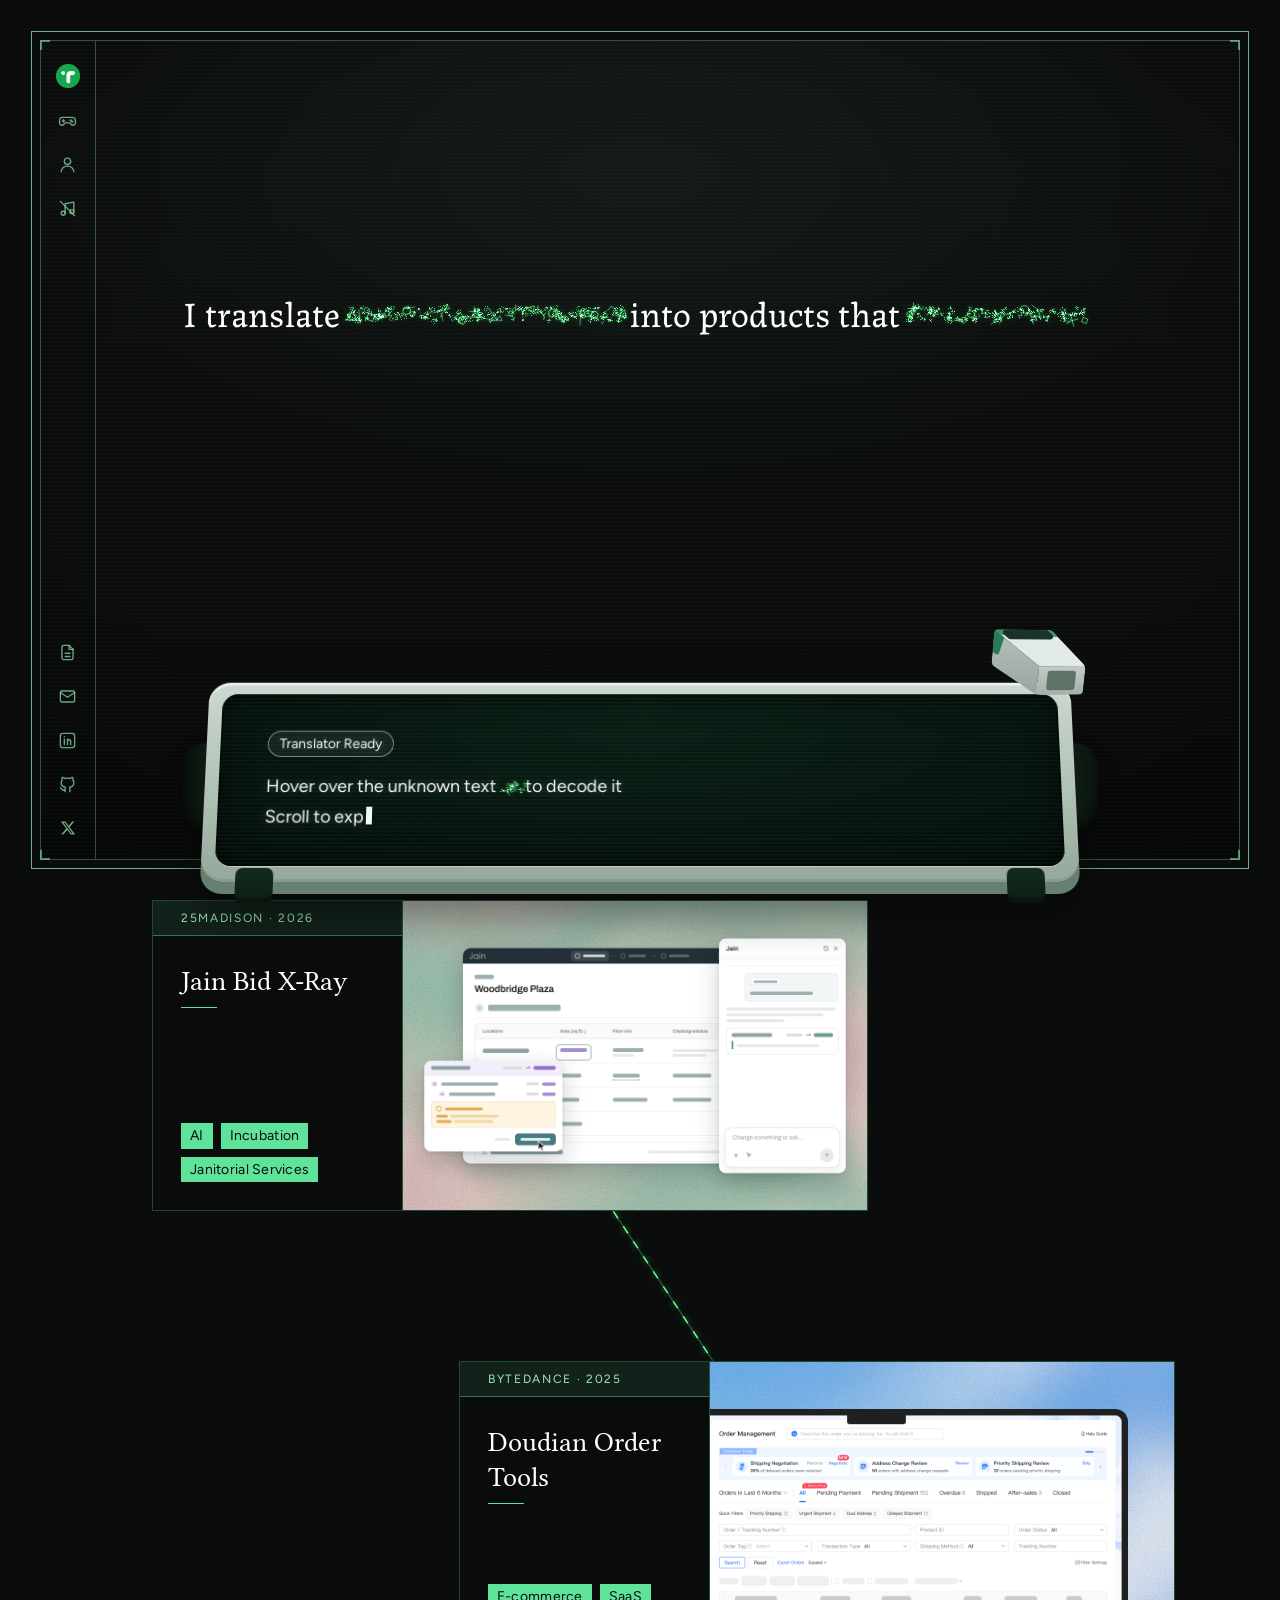
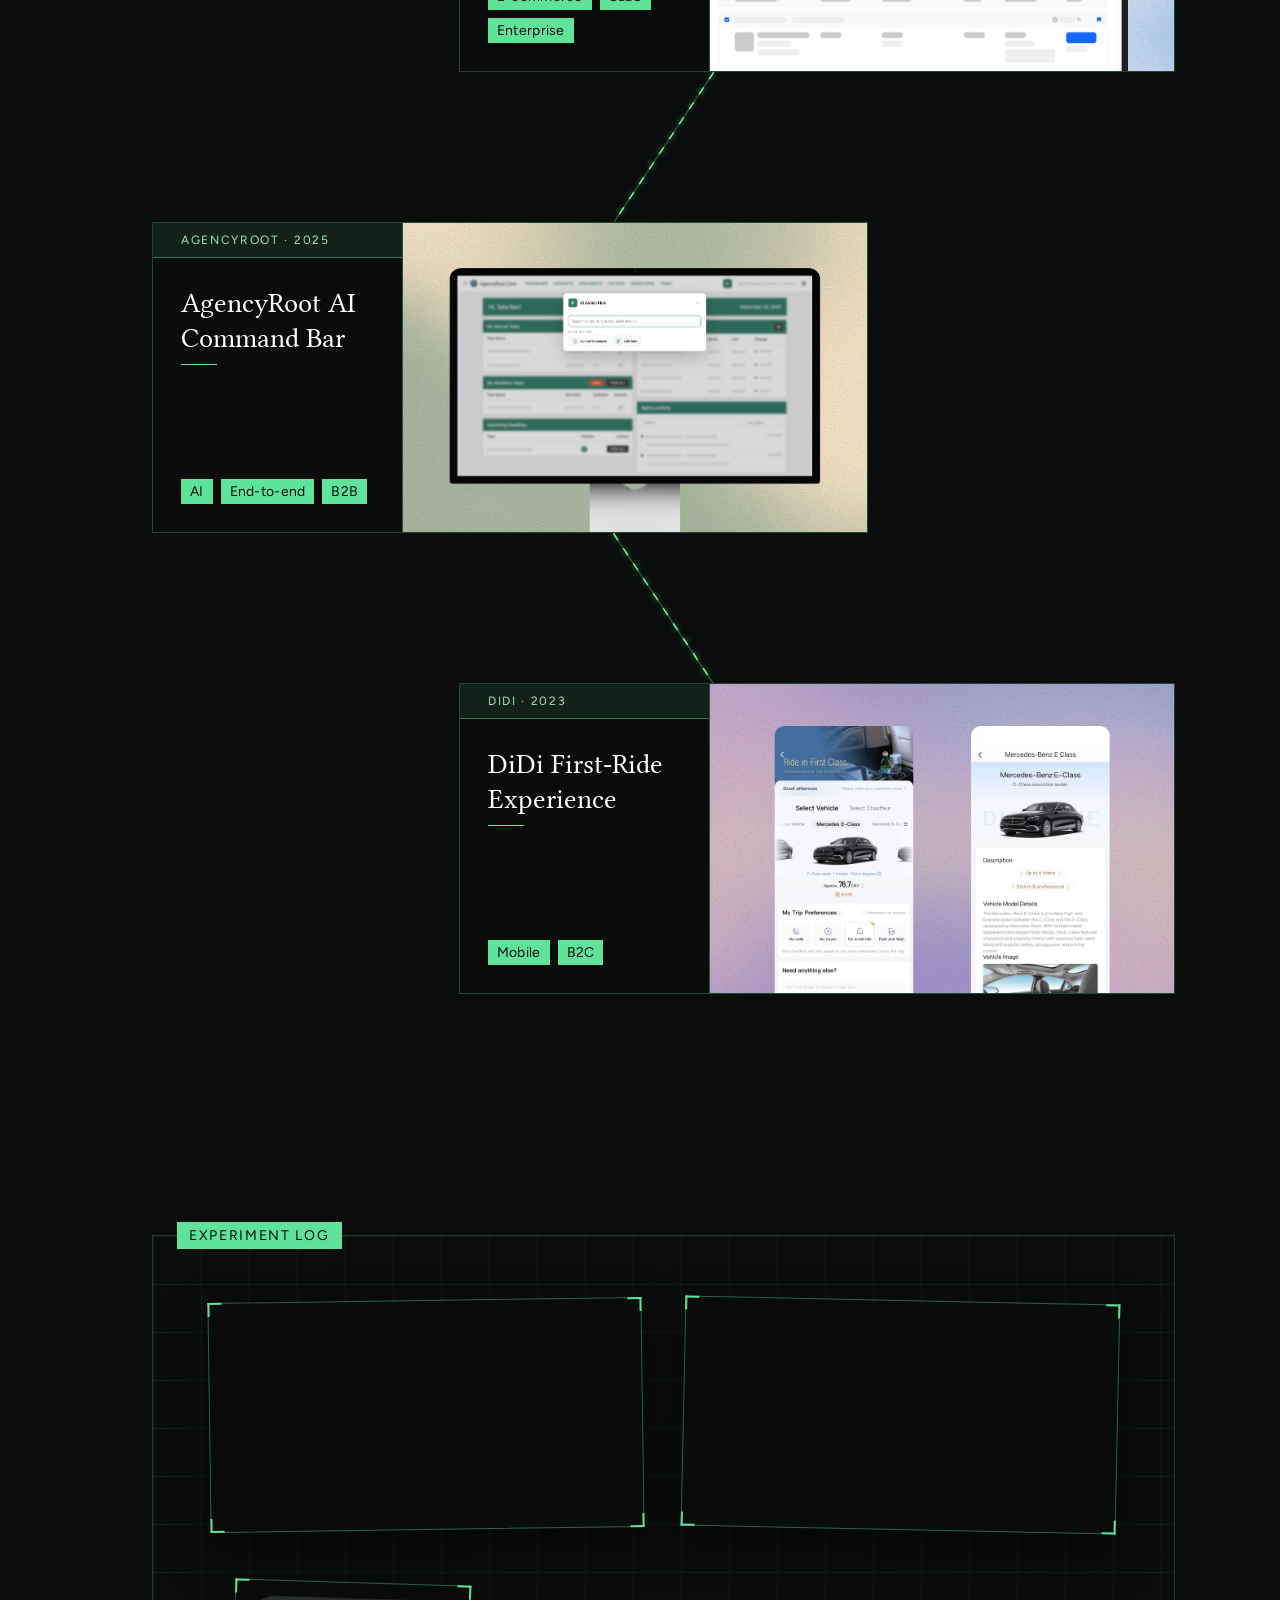
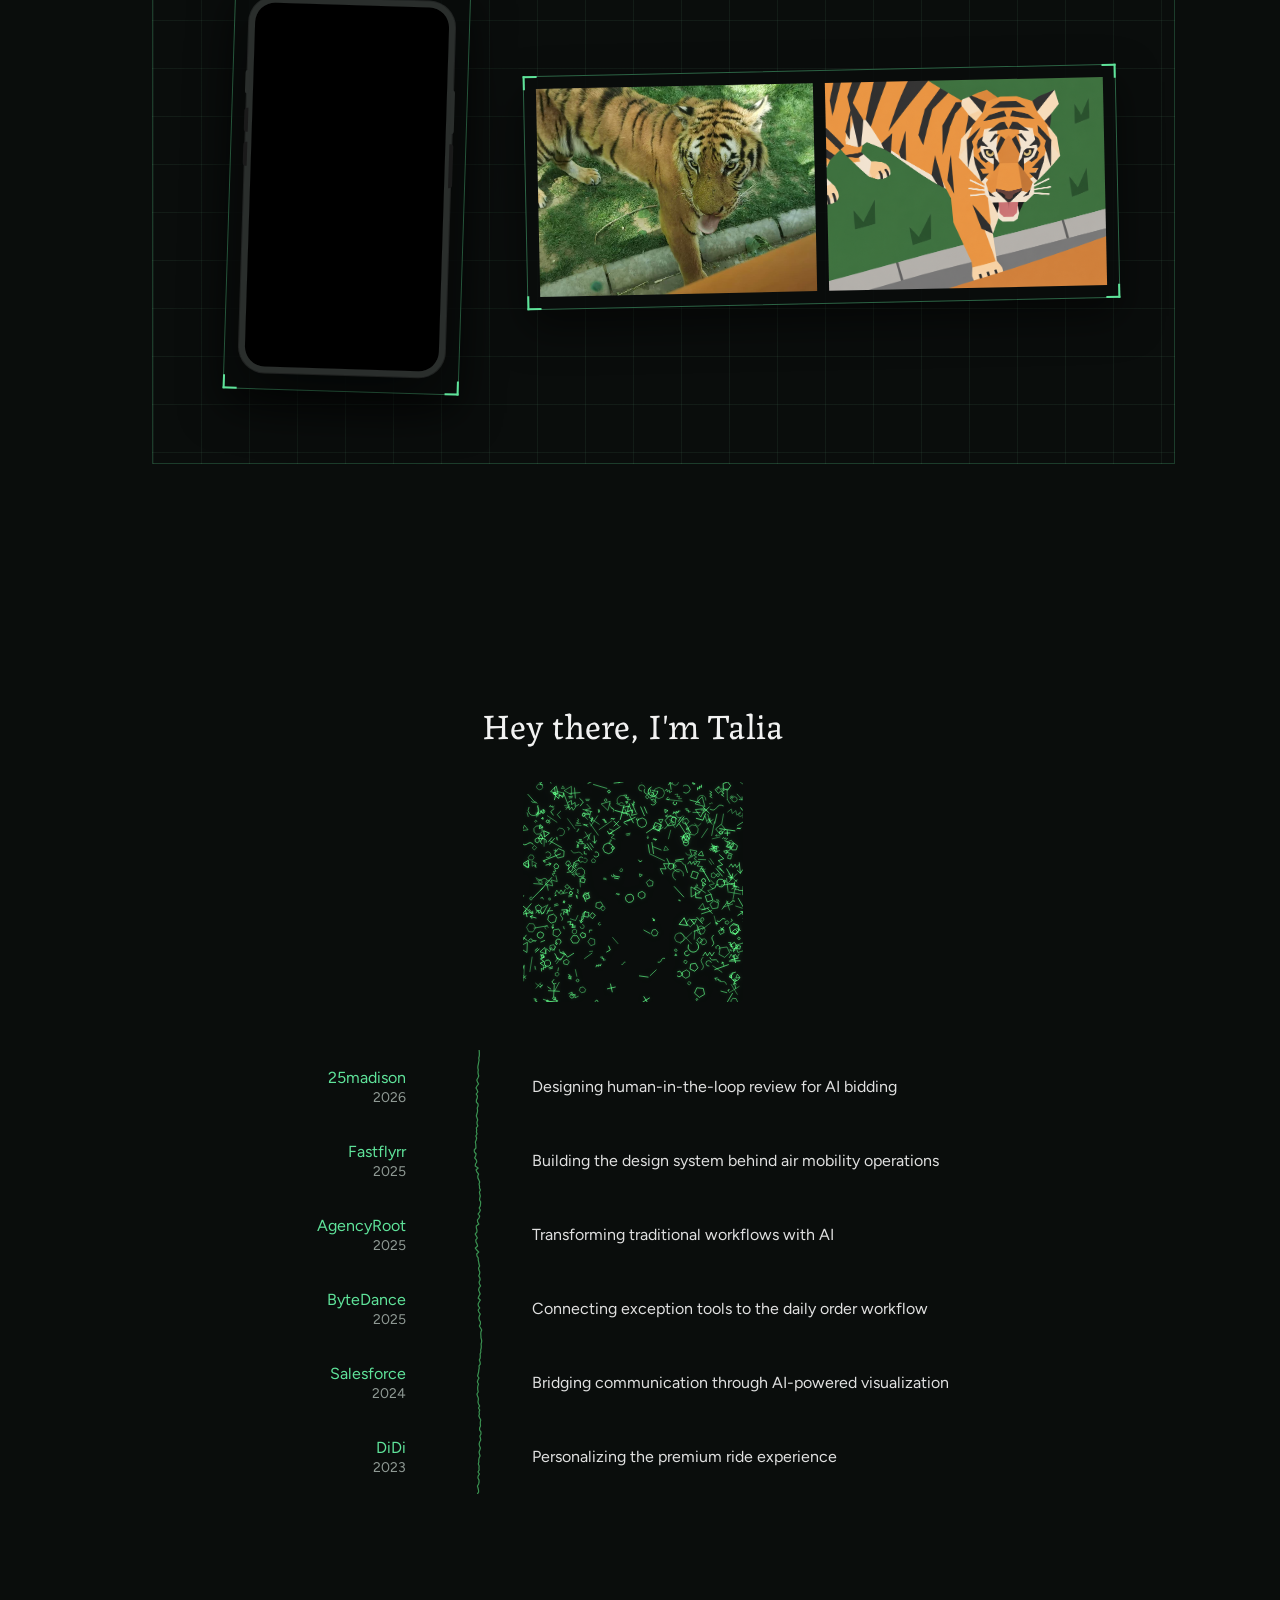
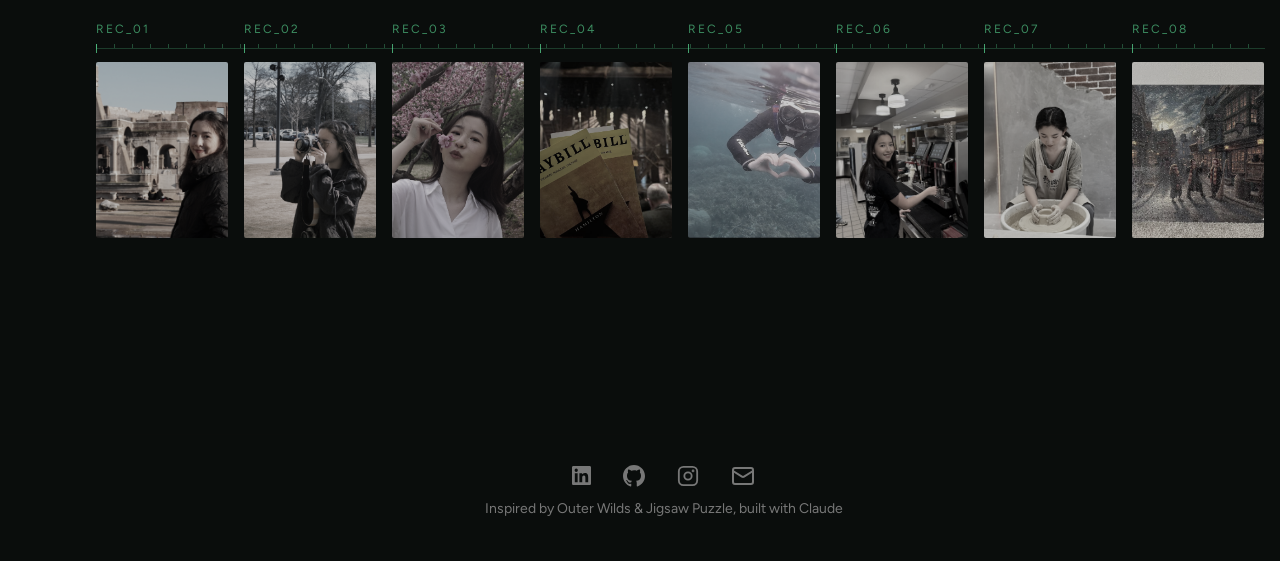
==== commit f15d634d: "Experiment Log: Haze + Memory Tree share row 1, Truthly phone + tiger pair row 2; shorter Memory Tre" ====
--- a/index.html
+++ b/index.html
@@ -251,12 +251,13 @@
     position:absolute; left:24px; top:-14px; margin:0; padding:5px 12px; background:#5FE39A;
     font-family:'Figtree',sans-serif; font-size:14px; font-weight:400; letter-spacing:.12em; text-transform:uppercase; color:#0A0D0C;
   }
-  /* Two rows on a 12-column grid. Row 1: the featured print + the phone. Row 2: two wide prints sized so their heights match. */
+  /* Two rows on a 12-column grid. Row 1: the two landscape videos (Haze + Memory Tree) side by side.
+     Row 2: the phone (Truthly) + the wide before/after pair (tiger). */
   .scrap-flow { display:grid; grid-template-columns:repeat(12,minmax(0,1fr)); gap:52px 40px; align-items:center; }
-  .scrap-flow > .exp-feature { grid-column:1 / span 7; }
-  .scrap-flow > .exp-side    { grid-column:8 / span 5; justify-self:center; }
-  .scrap-flow > .exp-a       { grid-column:1 / span 5; }
-  .scrap-flow > .exp-b       { grid-column:6 / span 7; }
+  .scrap-flow > .exp-feature { grid-column:1 / span 6; }
+  .scrap-flow > .exp-a       { grid-column:7 / span 6; }
+  .scrap-flow > .exp-side    { grid-column:1 / span 4; justify-self:center; }
+  .scrap-flow > .exp-b       { grid-column:5 / span 8; }
   .sig-item {
     display:block; width:var(--w, 100%); margin:0;
     color:inherit; text-decoration:none; transform:rotate(var(--r, 0deg));
@@ -1709,6 +1710,11 @@
           <source src="playground/haze.mp4" type="video/mp4">
         </video>
       </a>
+      <a class="sig-item exp-a" style="--r:1.2deg" href="https://christmas-memory-five.vercel.app/" target="_blank" rel="noopener" data-title="Gesture-Controlled Memory Tree" data-note="A tree that grows to match the season, decorated with your photos and controlled with your hands">
+        <video autoplay muted loop playsinline preload="metadata">
+          <source src="playground/memory%20tree.mp4" type="video/mp4">
+        </video>
+      </a>
       <a class="sig-item sig-phone exp-side" style="--r:1.8deg" href="https://truthordare-self.vercel.app/" target="_blank" rel="noopener" data-title="Truthly" data-note="A Truth or Dare app that adapts prompts to different social scenarios and relationship stages">
         <div class="phone-mockup">
           <div class="phone-island"></div>
@@ -1718,11 +1724,6 @@
             </video>
           </div>
         </div>
-      </a>
-      <a class="sig-item exp-a" style="--r:1.2deg" href="https://christmas-memory-five.vercel.app/" target="_blank" rel="noopener" data-title="Gesture-Controlled Memory Tree" data-note="A tree that grows to match the season, decorated with your own photos and controlled with just your hands">
-        <video autoplay muted loop playsinline preload="metadata">
-          <source src="playground/memory%20tree.mp4" type="video/mp4">
-        </video>
       </a>
       <a class="sig-item sig-pair exp-b" style="--r:-1.2deg" href="https://github.com/TaliaRen/geometric-illustration-skill" target="_blank" rel="noopener" data-title="Geometric Illustration Skill" data-note="A Codex skill that rebuilds a photo from primitive shapes">
         <img src="playground/true tiger.jpg" alt="Source photo of a tiger" loading="lazy">
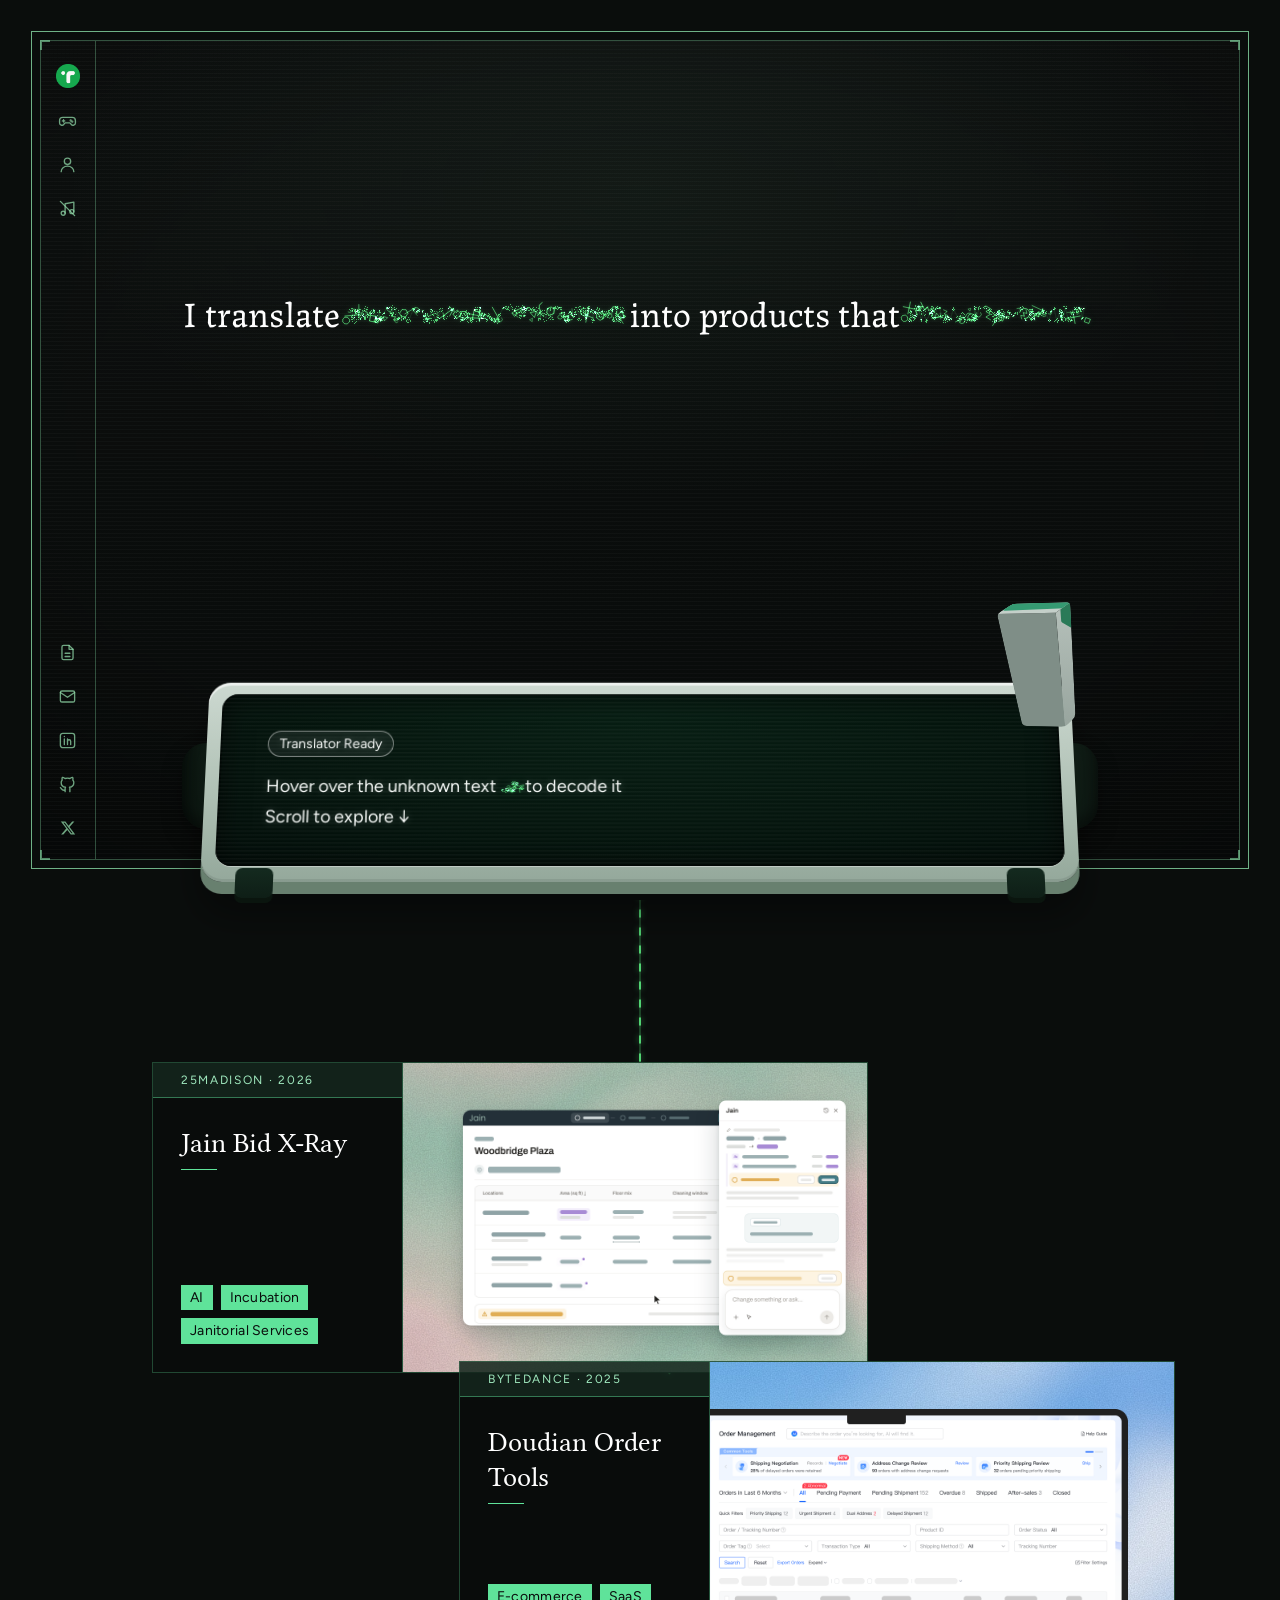
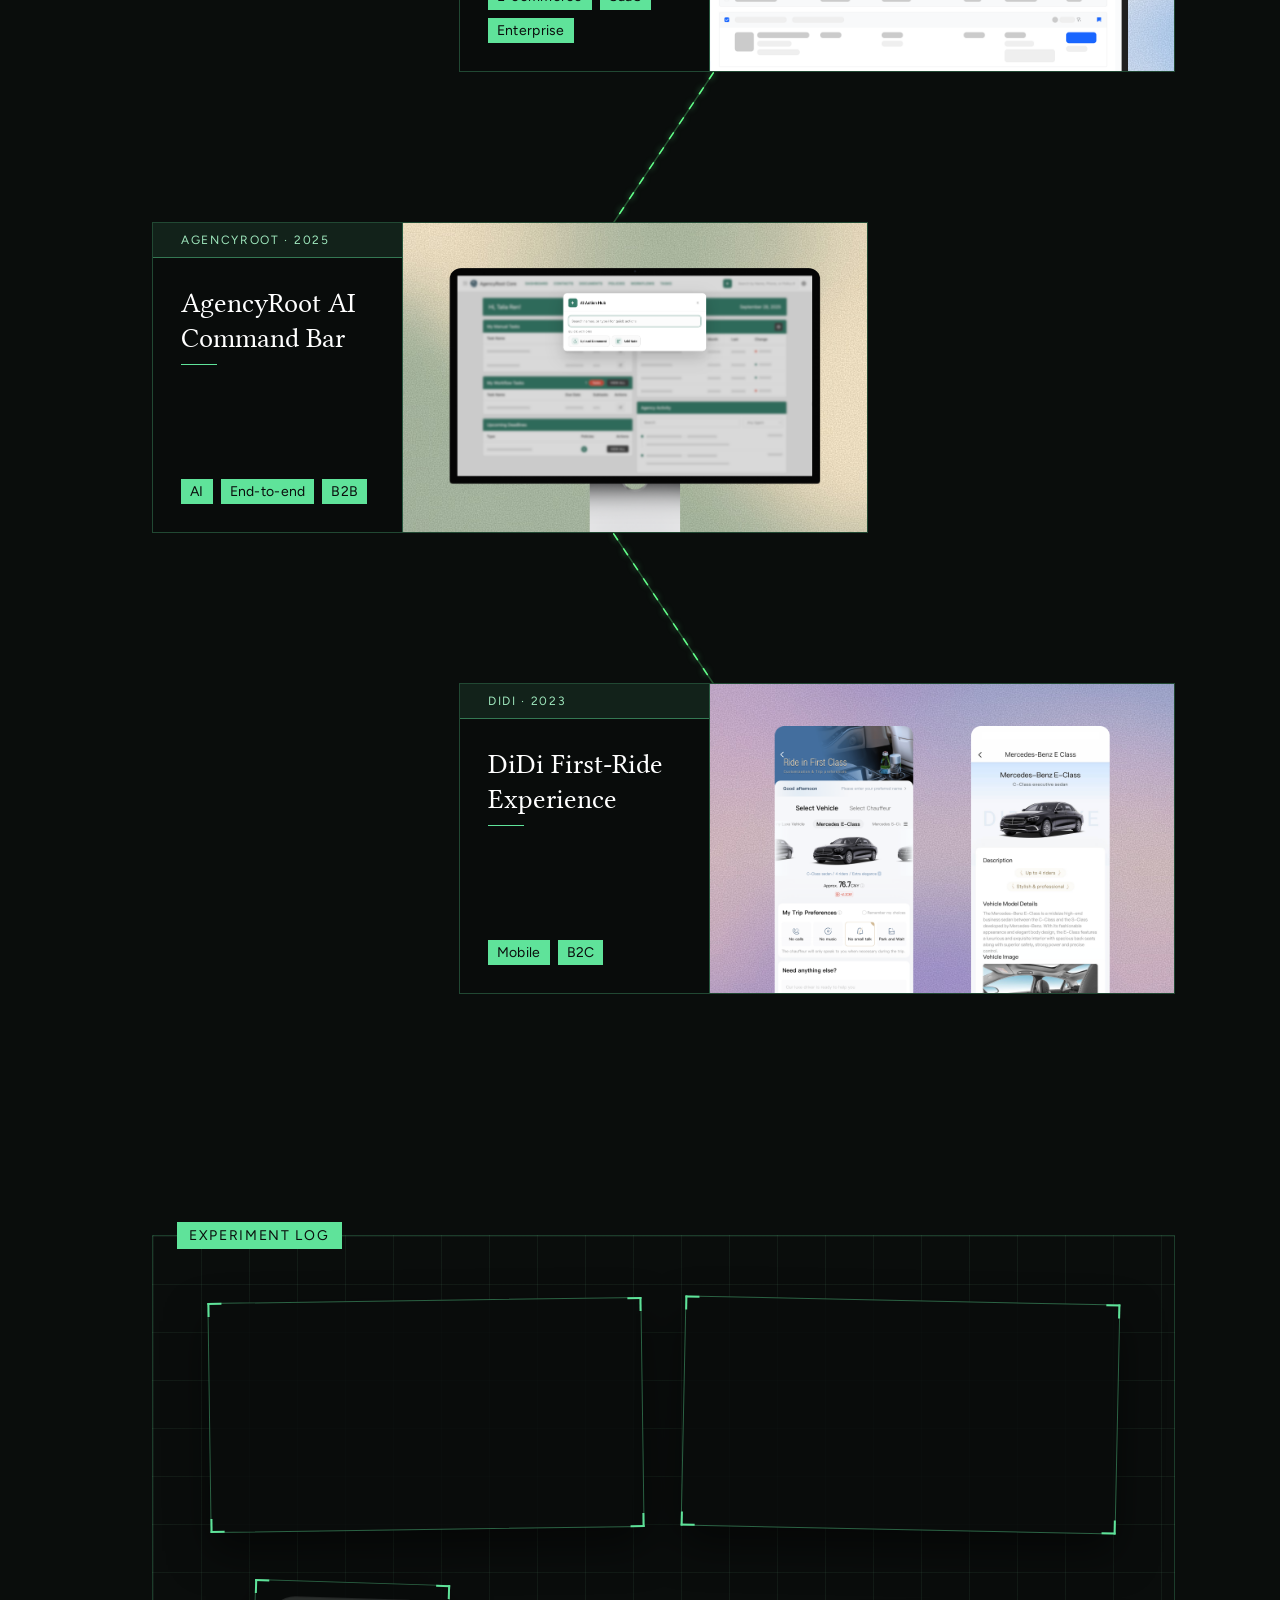
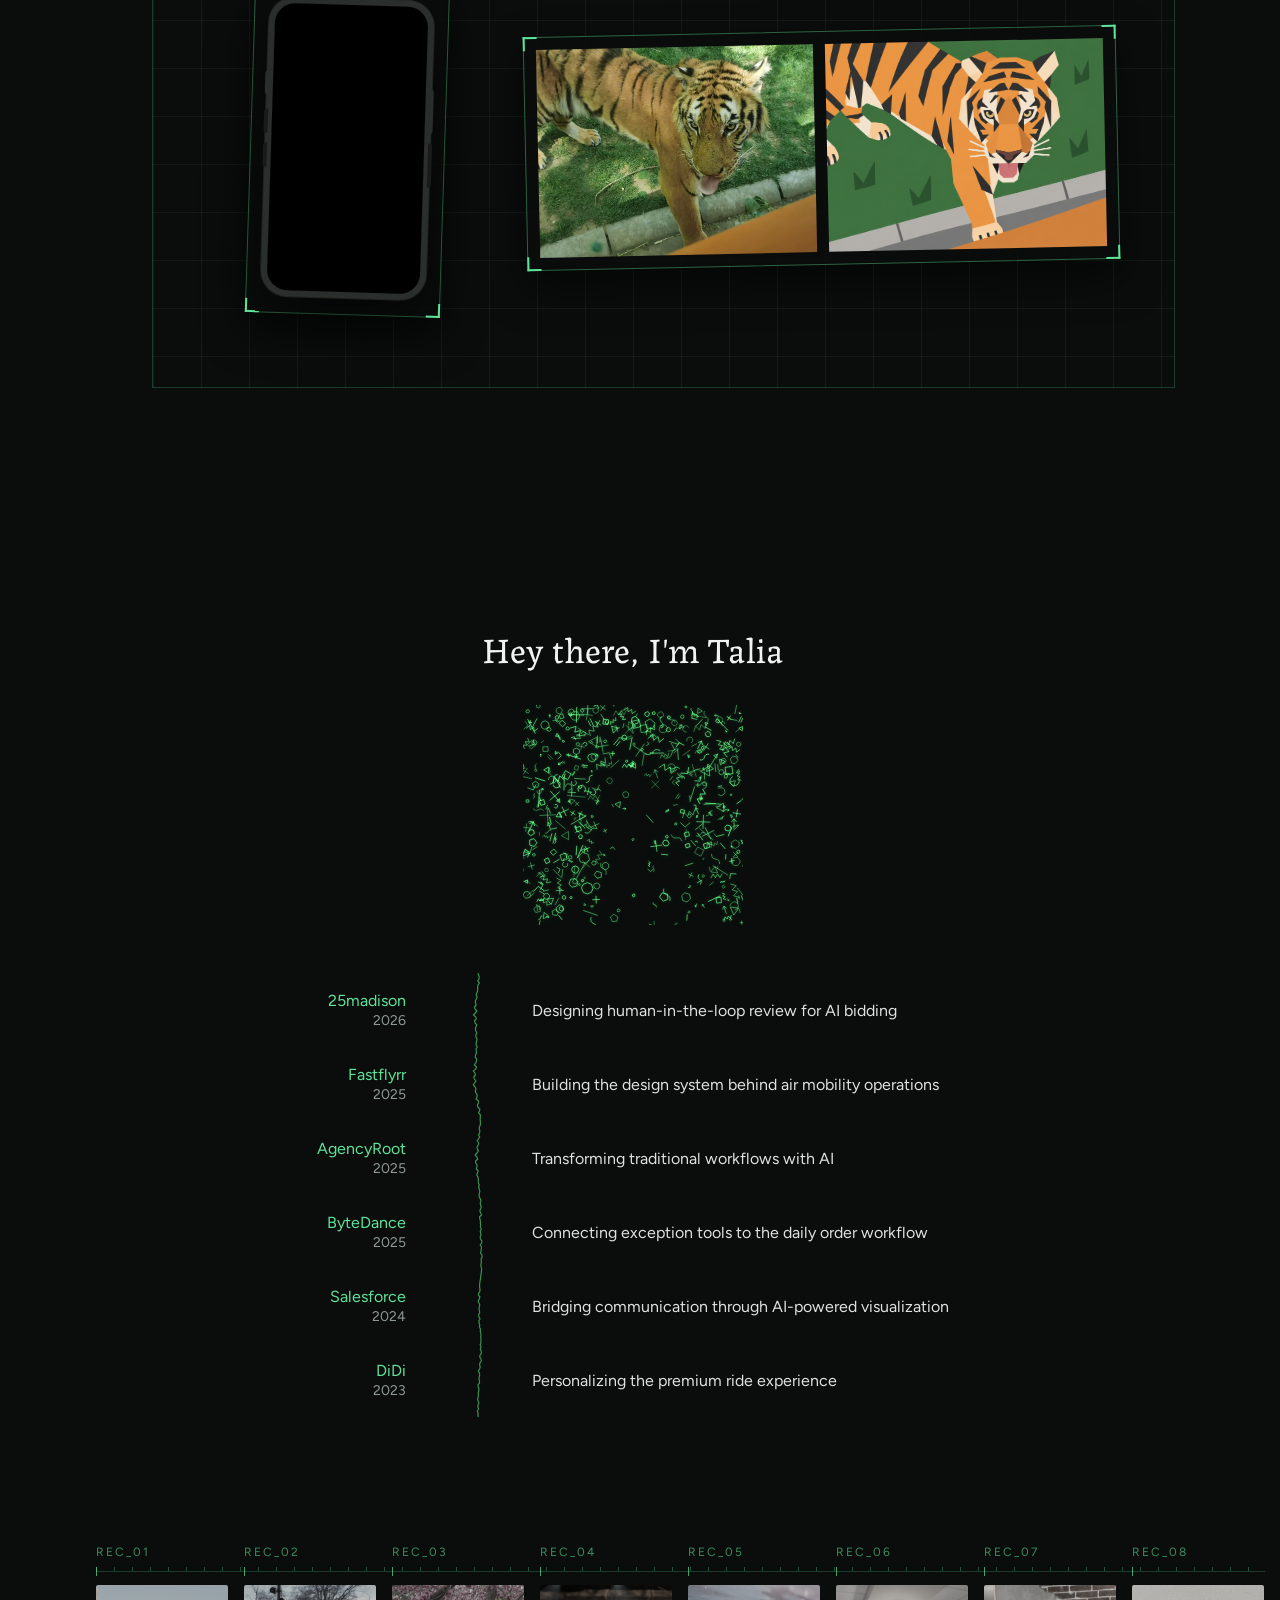
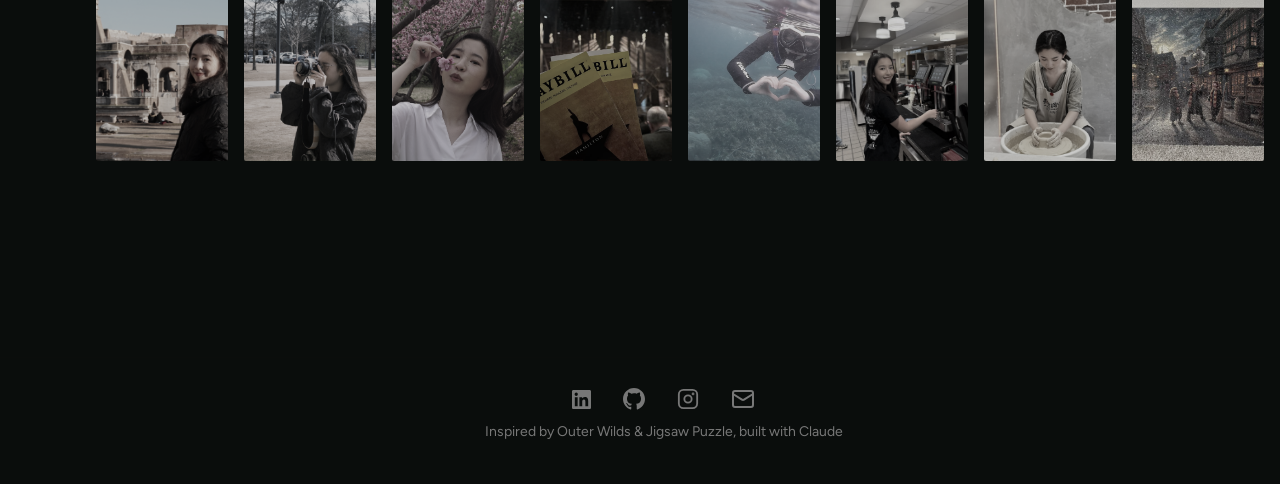
==== commit 1c708596: "Experiment Log: smaller Truthly phone (15% of the board, 88–168px) Co-Authored-By: Claude Opus 5.5 <" ====
--- a/index.html
+++ b/index.html
@@ -4208,8 +4208,8 @@
   (function () {
     const board = document.getElementById('scope'), items = [...document.querySelectorAll('.sig-item')];
     if (!board || !items.length) return;
-    // the phone is 19% of the board's width (96–210px) so its proportion holds at every size
-    const sizePhone = () => board.style.setProperty('--phone-w', Math.max(96, Math.min(210, board.clientWidth * 0.19)) + 'px');
+    // the phone is 15% of the board's width (88–168px) so its proportion holds at every size
+    const sizePhone = () => board.style.setProperty('--phone-w', Math.max(88, Math.min(168, board.clientWidth * 0.15)) + 'px');
     sizePhone(); window.addEventListener('resize', sizePhone);
     if ('ResizeObserver' in window) new ResizeObserver(sizePhone).observe(board);
     items.forEach(p => {
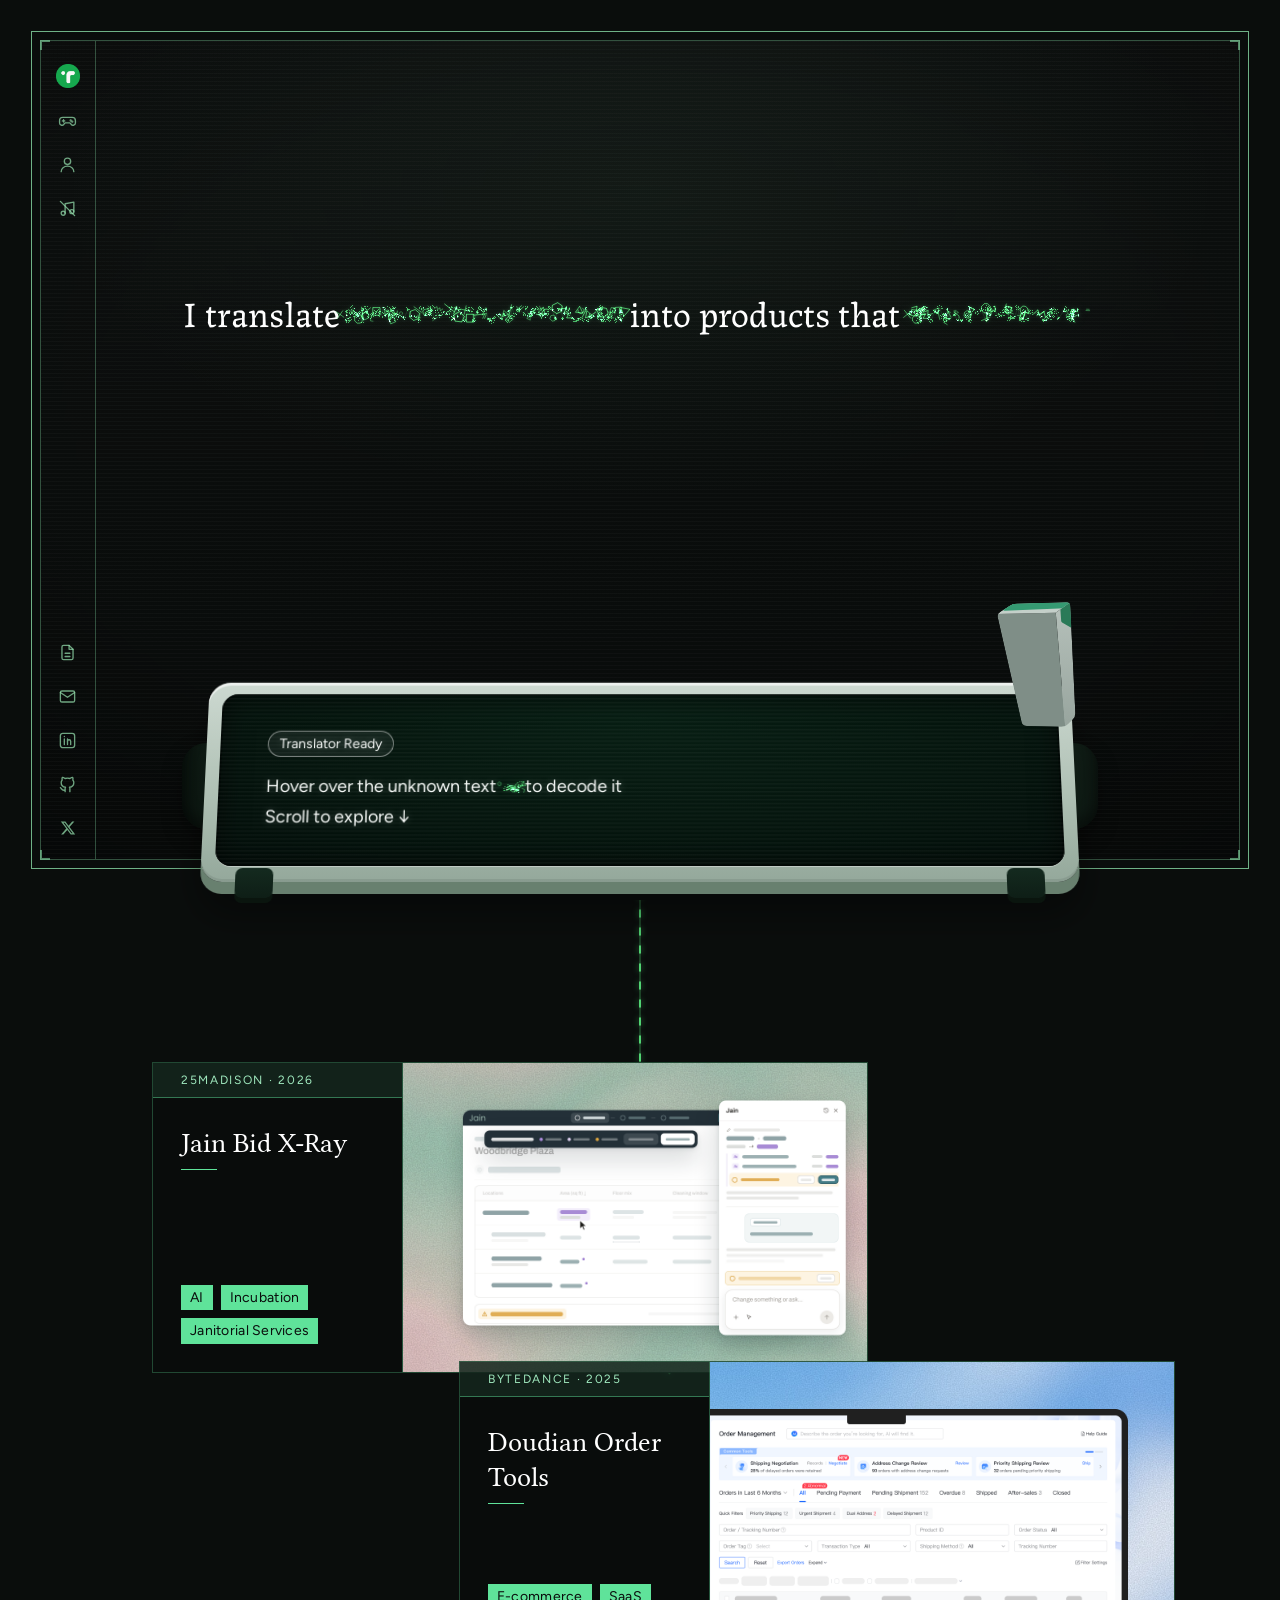
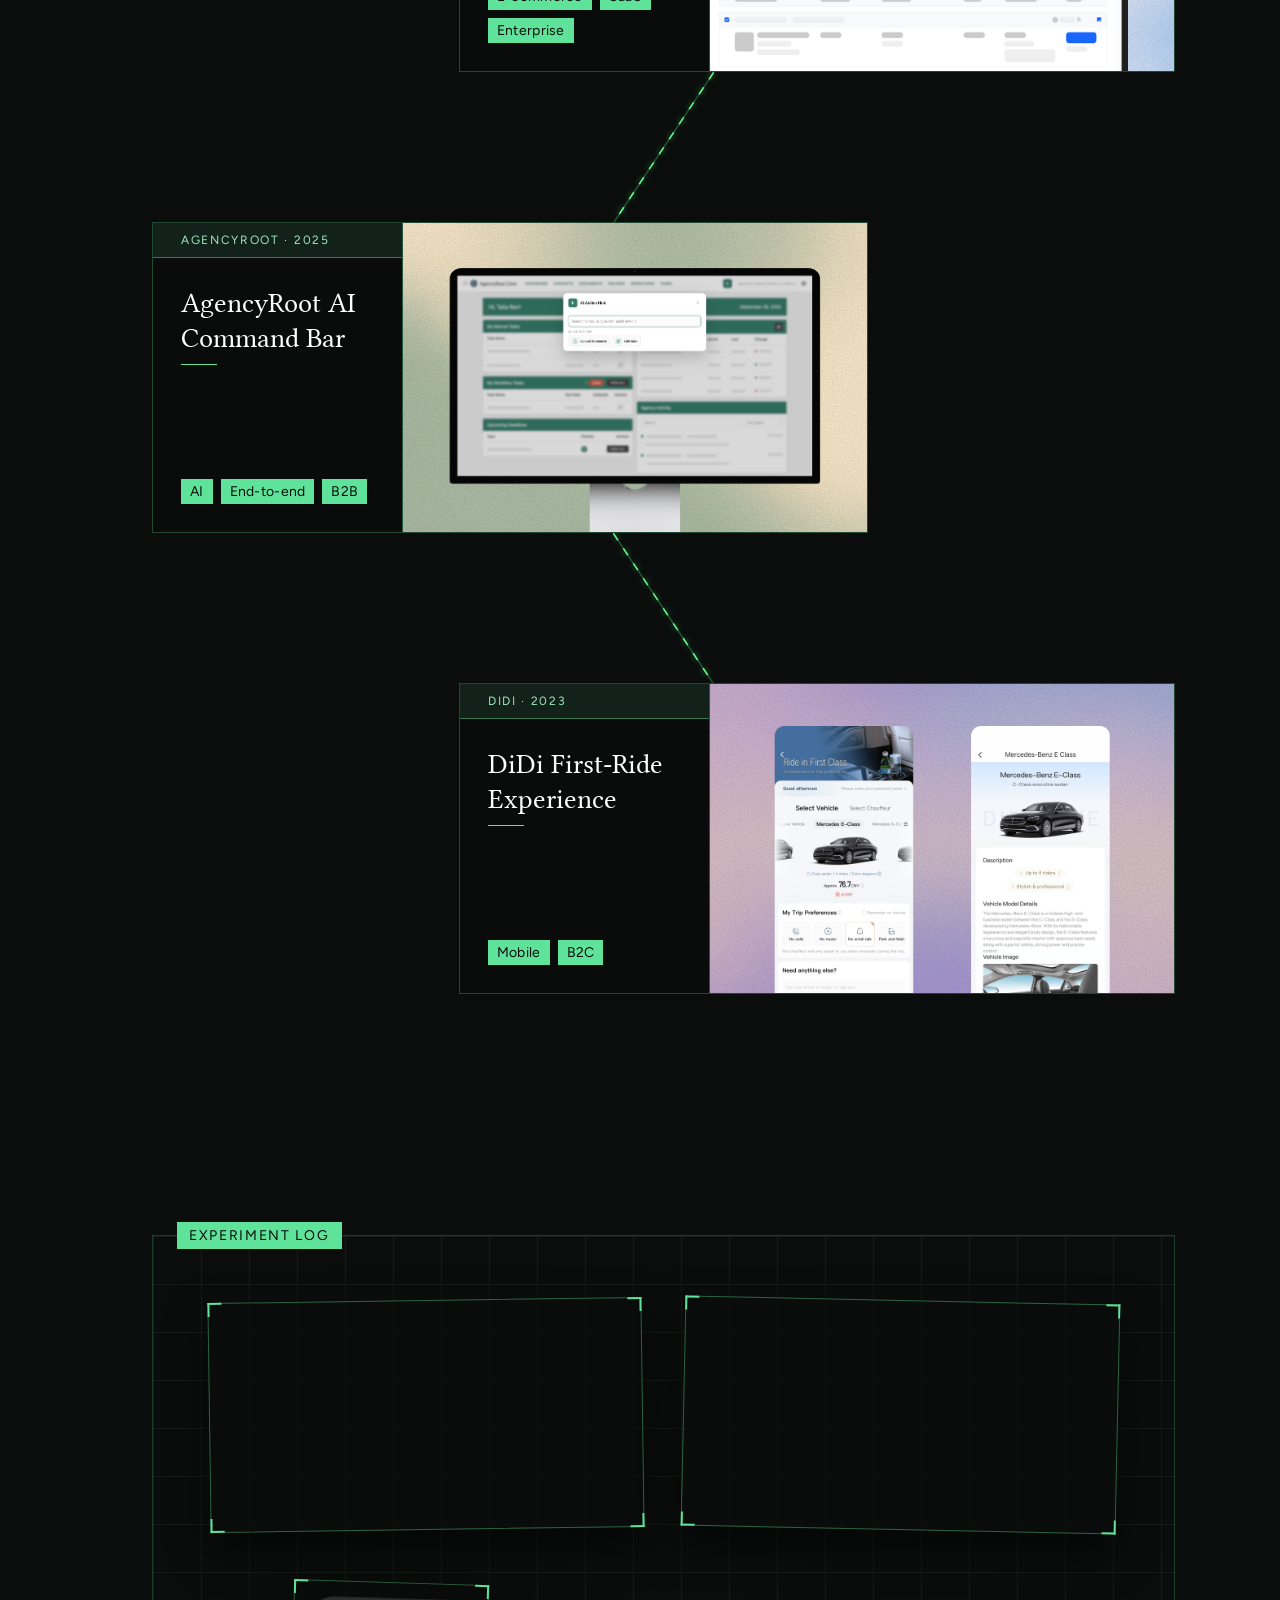
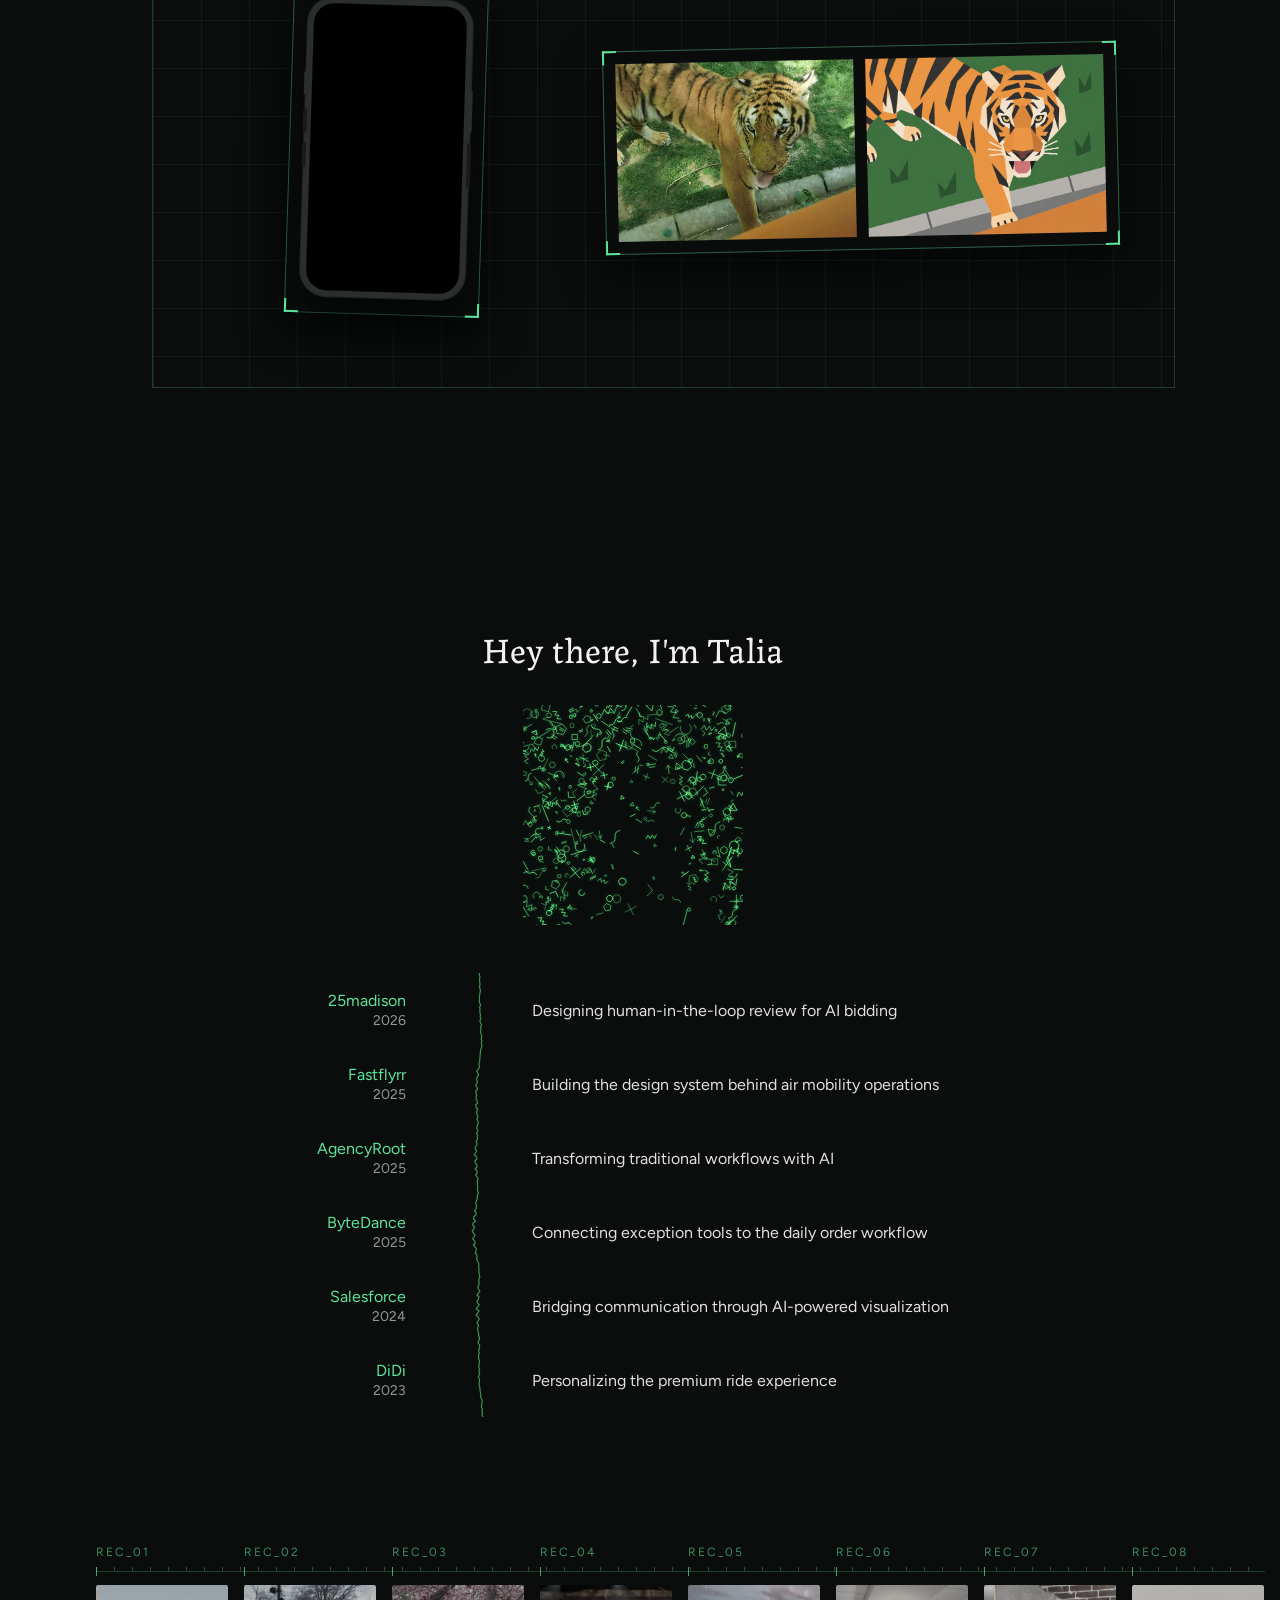
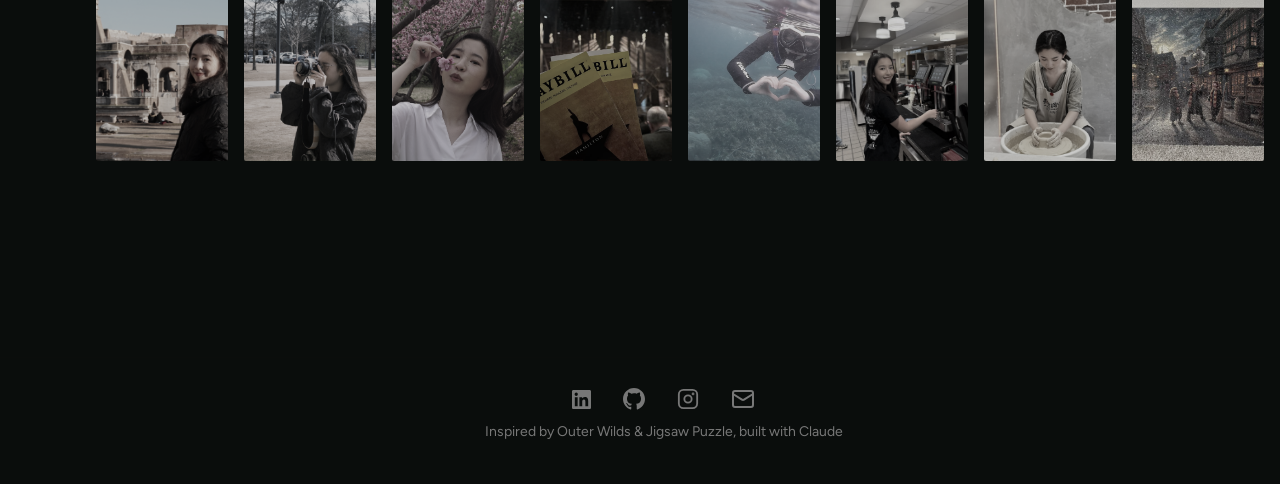
==== commit 1656940c: "Experiment Log: smaller tiger pair (7 of 12 columns, phone gets 5) Co-Authored-By: Claude Opus 5.5 <" ====
--- a/index.html
+++ b/index.html
@@ -256,8 +256,8 @@
   .scrap-flow { display:grid; grid-template-columns:repeat(12,minmax(0,1fr)); gap:52px 40px; align-items:center; }
   .scrap-flow > .exp-feature { grid-column:1 / span 6; }
   .scrap-flow > .exp-a       { grid-column:7 / span 6; }
-  .scrap-flow > .exp-side    { grid-column:1 / span 4; justify-self:center; }
-  .scrap-flow > .exp-b       { grid-column:5 / span 8; }
+  .scrap-flow > .exp-side    { grid-column:1 / span 5; justify-self:center; }
+  .scrap-flow > .exp-b       { grid-column:6 / span 7; }
   .sig-item {
     display:block; width:var(--w, 100%); margin:0;
     color:inherit; text-decoration:none; transform:rotate(var(--r, 0deg));
